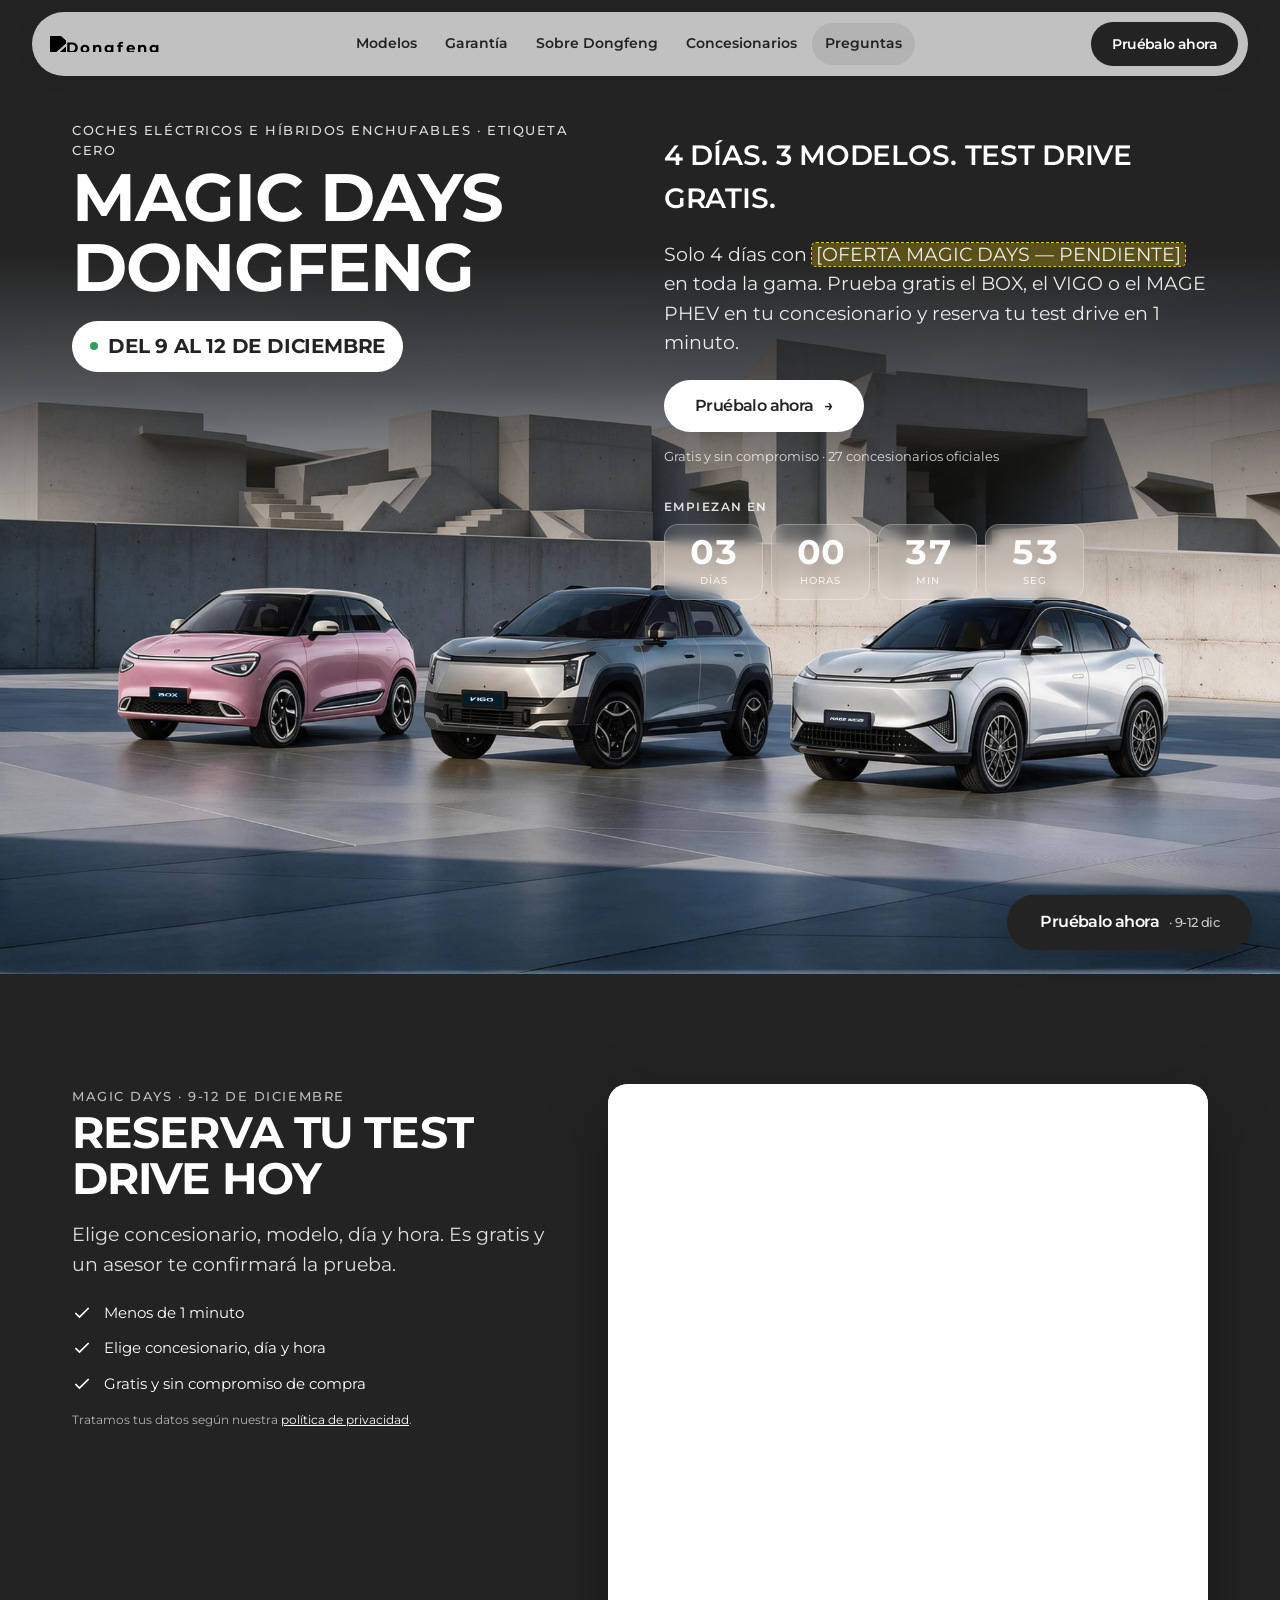
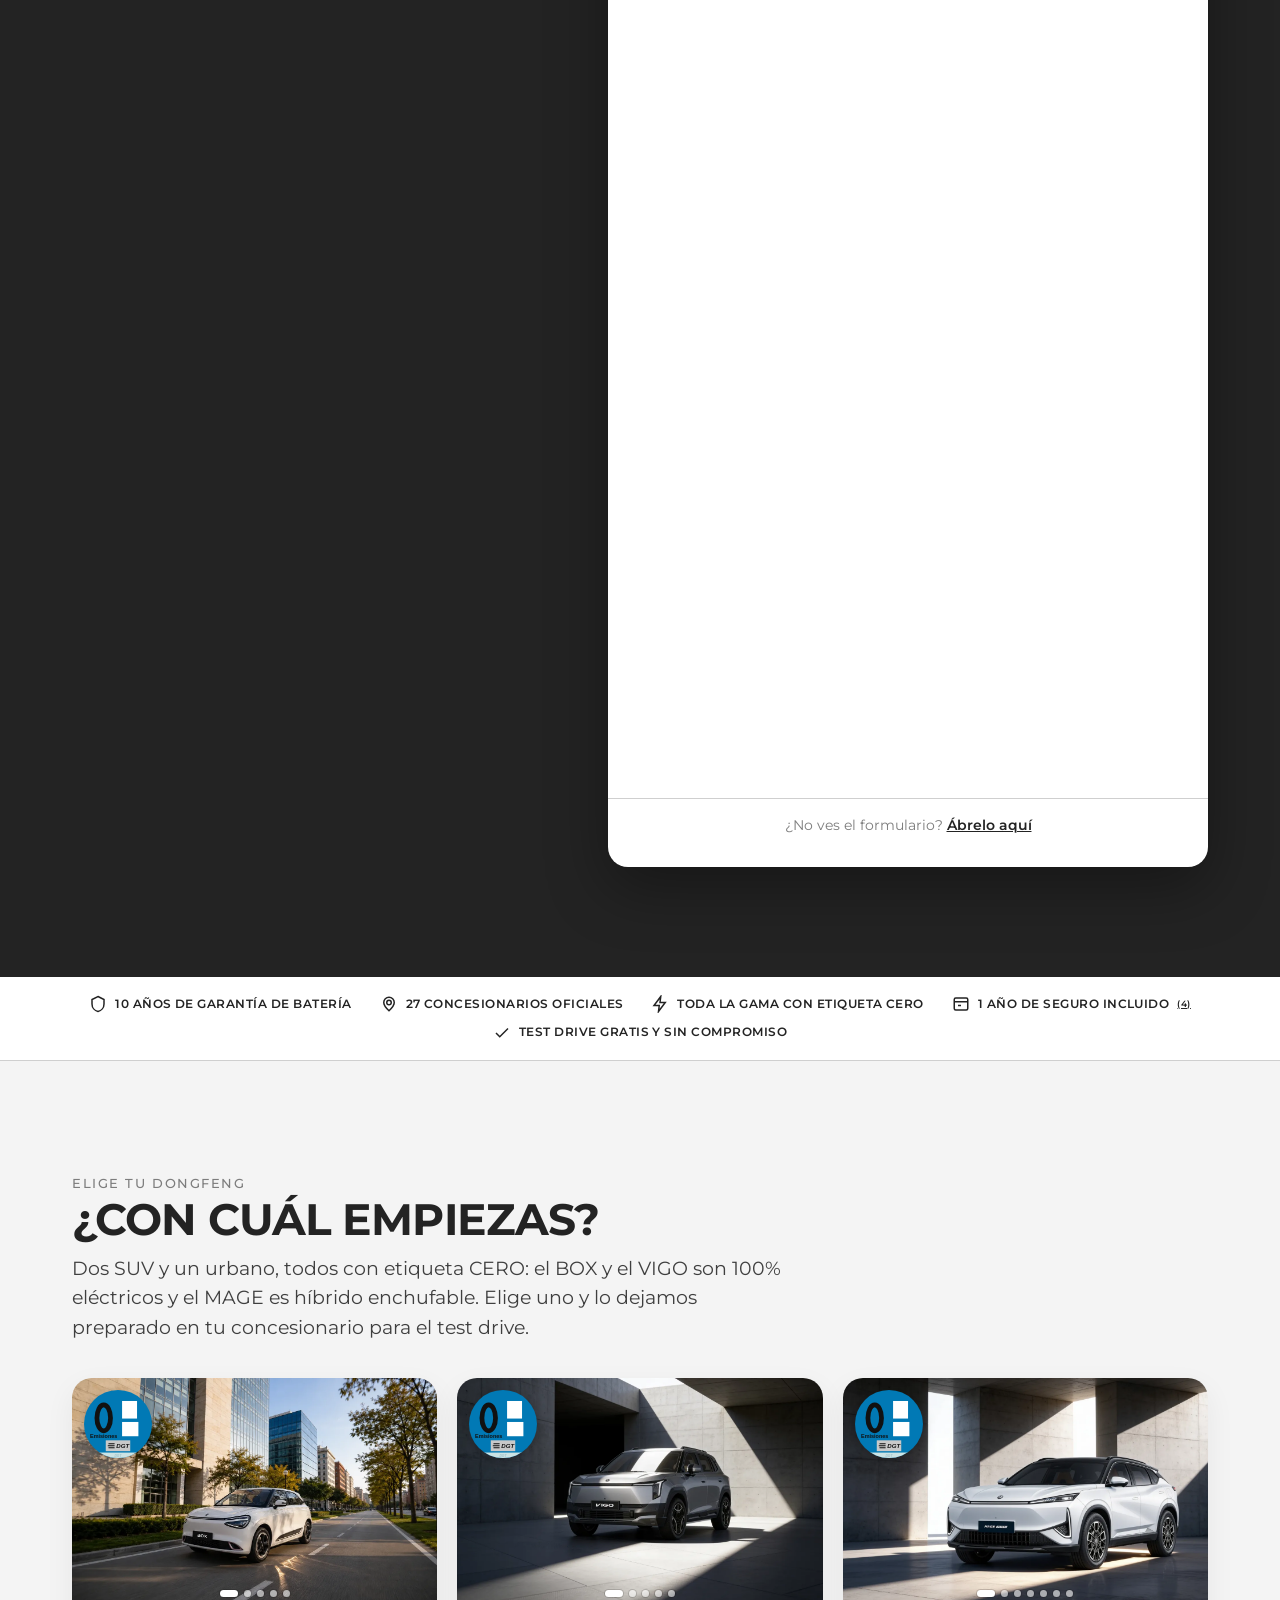
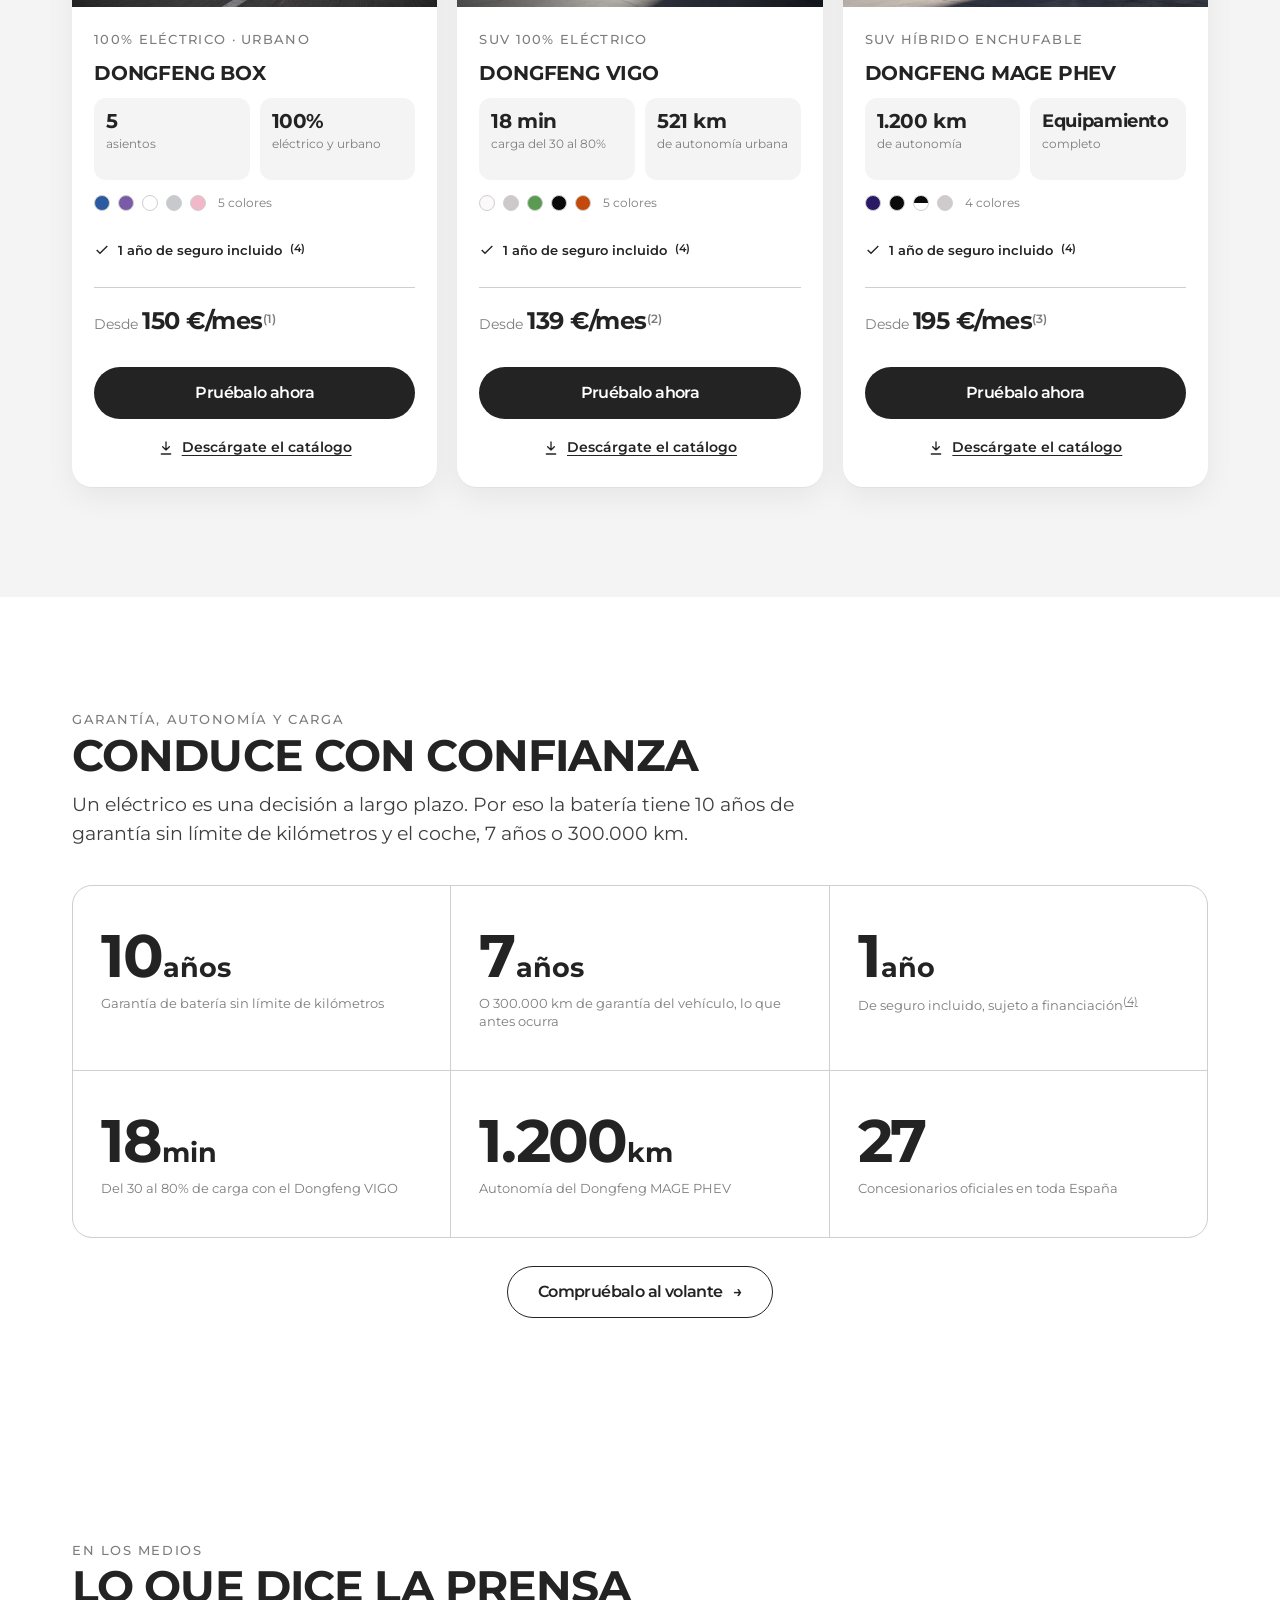
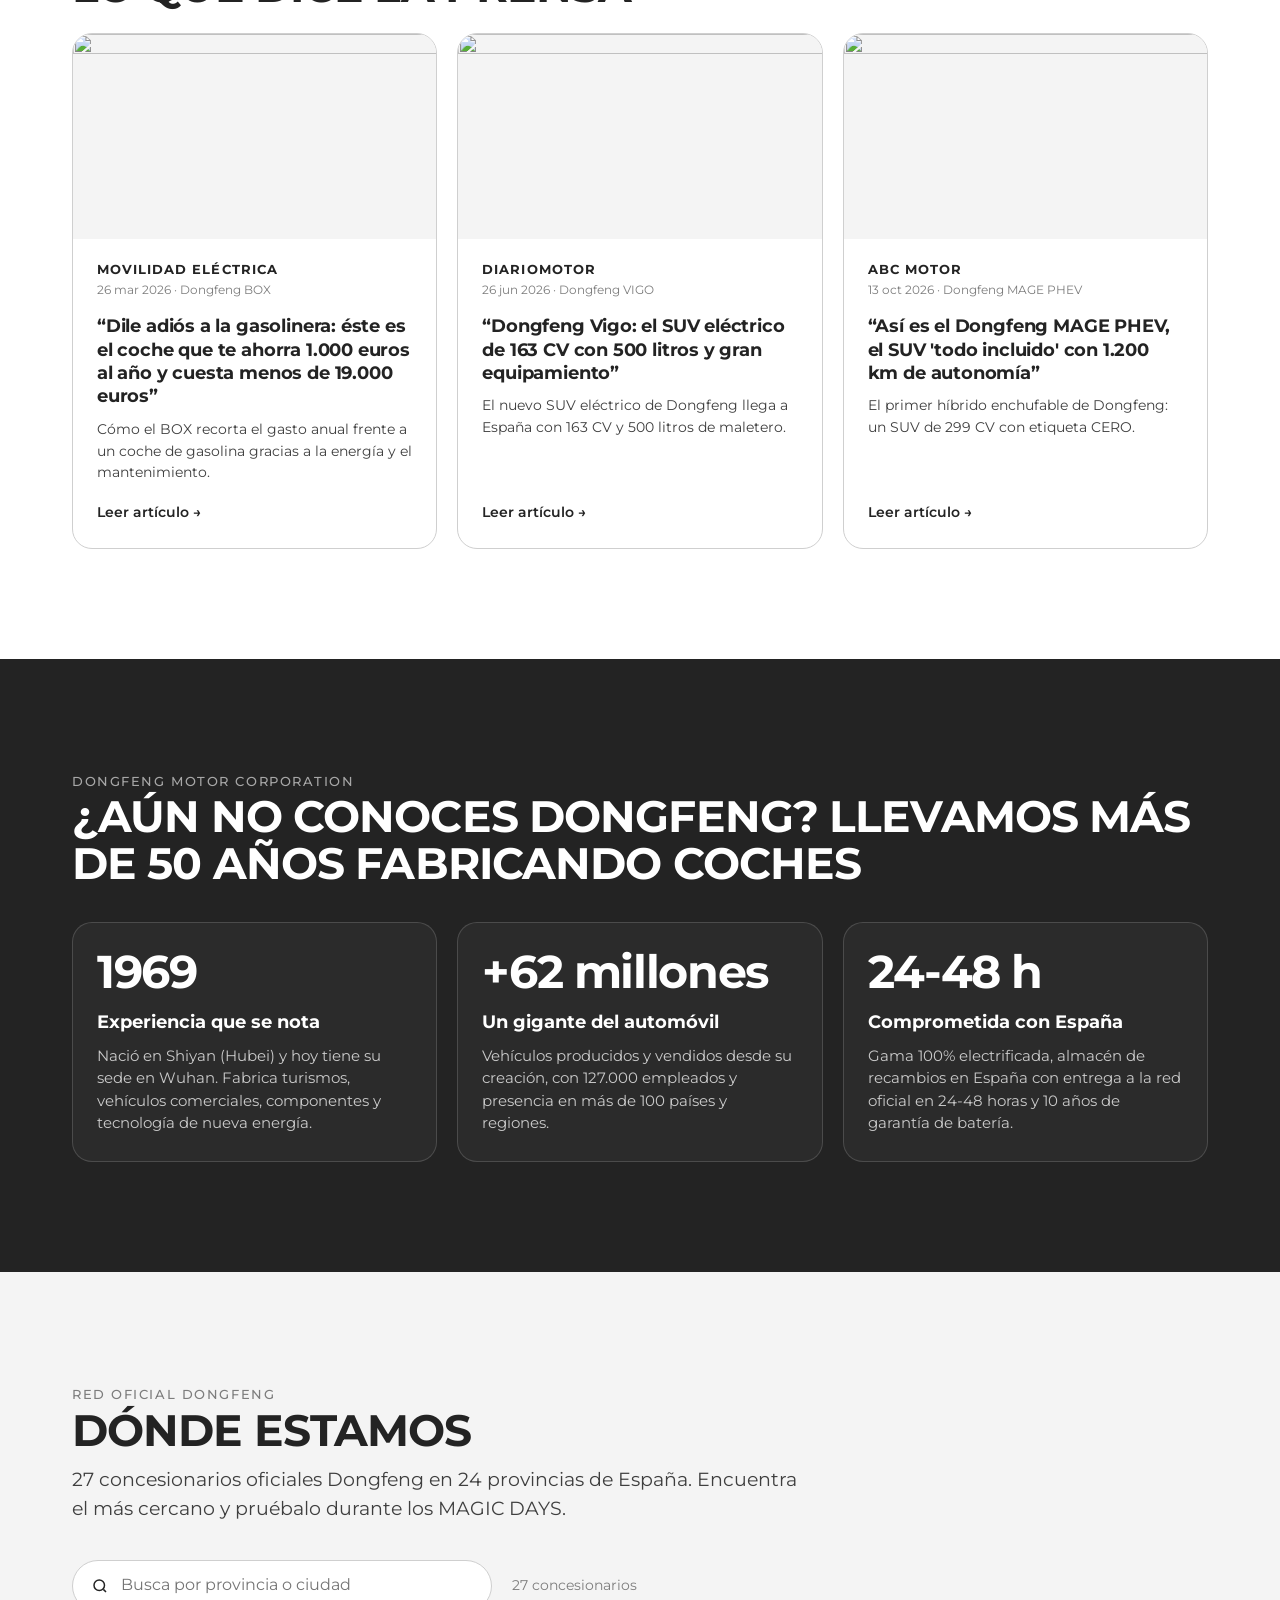
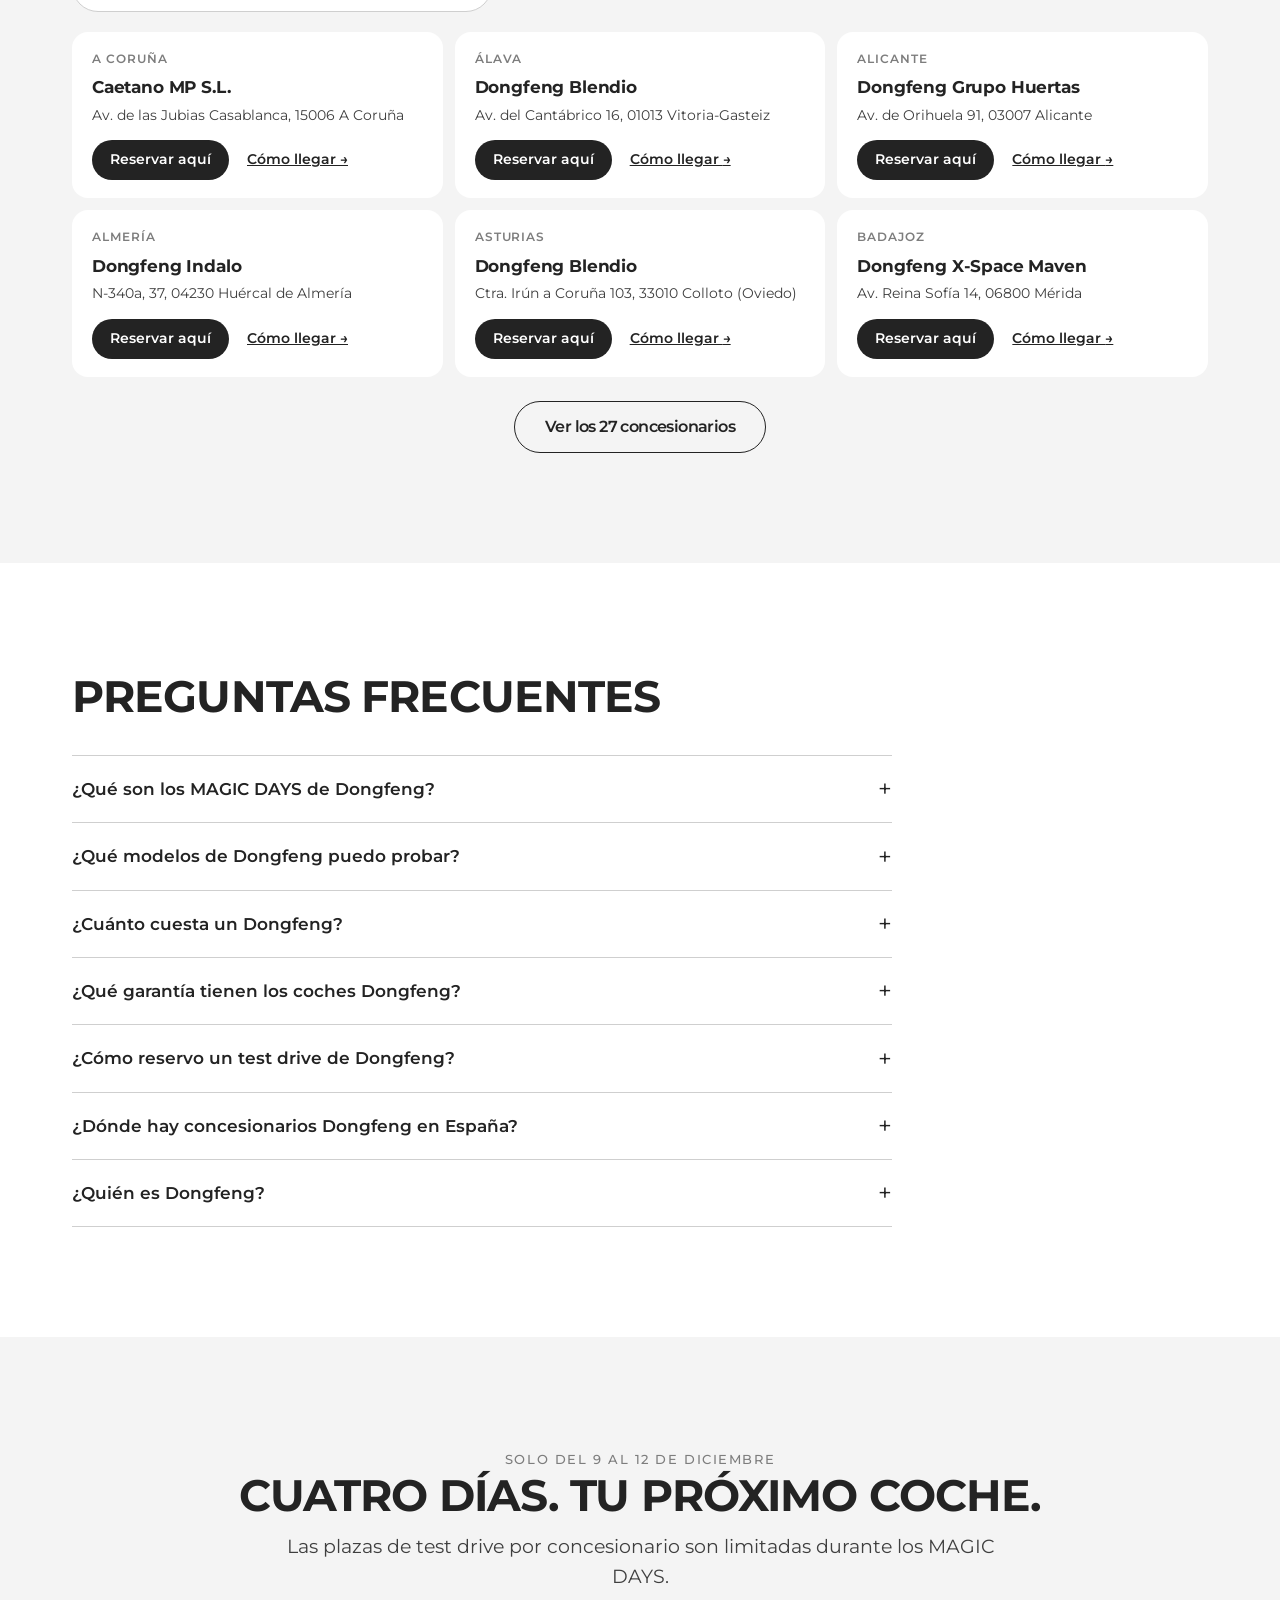
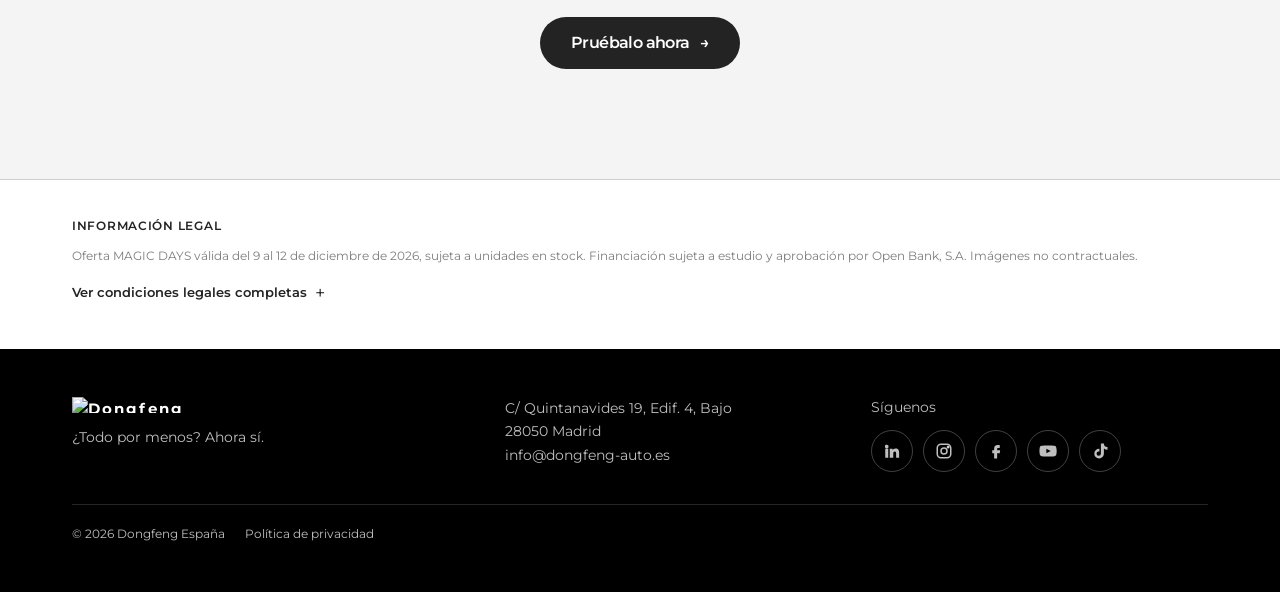
==== index.html @ e9296e95 "Magic Days: index.html nuevo del cliente (formulario en segundo bloque) y fotos reales en webp" ====
<!doctype html>
<html lang="es">
<head>
<!-- Google Tag Manager (contenedor Dongfeng, el mismo que BOX, VIGO y MAGE) -->
<script>(function(w,d,s,l,i){w[l]=w[l]||[];w[l].push({'gtm.start':
new Date().getTime(),event:'gtm.js'});var f=d.getElementsByTagName(s)[0],
j=d.createElement(s),dl=l!='dataLayer'?'&l='+l:'';j.async=true;j.src=
'https://www.googletagmanager.com/gtm.js?id='+i+dl;f.parentNode.insertBefore(j,f);
})(window,document,'script','dataLayer','GTM-P5RVP4GS');</script>
<!-- End Google Tag Manager -->
<!-- Banner de cookies (CMP Rigor de dongfeng-auto.es): Rigor emite un token por landing.
     Cuando llegue el de magicdays.dongfeng-auto.es, quitar el bloque GTM de arriba y su noscript
     y poner aquí:  <script src="https://cookies.rigorcg.pt/script/?token=TOKEN_MAGICDAYS"></script>
     (el CMP carga él mismo GTM-P5RVP4GS con Consent Mode). Con un token que no acepte el dominio,
     el CMP aborta y no carga GTM: no publicarlo sin comprobar antes el código 0. -->
<meta charset="utf-8">
<meta name="viewport" content="width=device-width, initial-scale=1, viewport-fit=cover">
<title>MAGIC DAYS Dongfeng: test drive de coches eléctricos | 9-12 dic</title>
<meta name="description" content="Prueba gratis el Dongfeng BOX, VIGO o MAGE PHEV del 9 al 12 de diciembre de 2026 en 27 concesionarios oficiales de España. Etiqueta CERO, desde 139 €/mes.">
<!-- SEO: URL definitiva de la landing -->
<link rel="canonical" href="https://magicdays.dongfeng-auto.es/">
<meta name="robots" content="index, follow, max-image-preview:large">
<meta name="theme-color" content="#232323">
<link rel="icon" href="favicon.ico" sizes="any">
<link rel="icon" type="image/png" sizes="32x32" href="favicon-32.png">
<link rel="apple-touch-icon" href="apple-touch-icon.png">
<!-- Redes sociales (Open Graph / X) -->
<meta property="og:type" content="website">
<meta property="og:locale" content="es_ES">
<meta property="og:site_name" content="Dongfeng España">
<meta property="og:url" content="https://magicdays.dongfeng-auto.es/">
<meta property="og:title" content="MAGIC DAYS Dongfeng: del 9 al 12 de diciembre">
<meta property="og:description" content="Test drive gratis del BOX, VIGO y MAGE PHEV en 27 concesionarios. Toda la gama con etiqueta CERO y 10 años de garantía de batería.">
<meta property="og:image" content="https://magicdays.dongfeng-auto.es/img/og-magic-days.jpg">
<meta property="og:image:width" content="1200">
<meta property="og:image:height" content="675">
<meta property="og:image:alt" content="Dongfeng BOX, VIGO y MAGE PHEV">
<meta name="twitter:card" content="summary_large_image">
<meta name="twitter:title" content="MAGIC DAYS Dongfeng: del 9 al 12 de diciembre">
<meta name="twitter:image" content="https://magicdays.dongfeng-auto.es/img/og-magic-days.jpg">
<!-- Datos estructurados para buscadores y asistentes de IA: evento, modelos y preguntas frecuentes -->
<script type="application/ld+json">
{
  "@context": "https://schema.org",
  "@graph": [
    {
      "@type": "Organization",
      "@id": "https://www.dongfeng-auto.es/#org",
      "name": "Dongfeng España",
      "url": "https://www.dongfeng-auto.es/",
      "logo": "https://stwfccmsprodwesteurope01.blob.core.windows.net/dongfenges-682314838578fb1e8576da0d-prod/clip-path-group-1721222887465-preview_1759155123777.webp",
      "parentOrganization": { "@type": "Organization", "name": "Dongfeng Motor Corporation", "foundingDate": "1969" }
    },
    {
      "@type": "SaleEvent",
      "name": "MAGIC DAYS Dongfeng",
      "description": "Campaña de test drive gratuito y condiciones especiales en toda la gama Dongfeng con etiqueta CERO: BOX, VIGO y MAGE PHEV.",
      "startDate": "2026-12-09",
      "endDate": "2026-12-12",
      "eventStatus": "https://schema.org/EventScheduled",
      "eventAttendanceMode": "https://schema.org/OfflineEventAttendanceMode",
      "url": "https://magicdays.dongfeng-auto.es/",
      "image": "https://magicdays.dongfeng-auto.es/img/portada-gama.webp",
      "location": {
        "@type": "Place",
        "name": "Red de 27 concesionarios oficiales Dongfeng en España",
        "address": { "@type": "PostalAddress", "addressCountry": "ES" }
      },
      "organizer": { "@id": "https://www.dongfeng-auto.es/#org" },
      "offers": {
        "@type": "Offer",
        "name": "Test drive gratuito",
        "price": "0",
        "priceCurrency": "EUR",
        "availability": "https://schema.org/LimitedAvailability",
        "url": "https://magicdays.dongfeng-auto.es/#reserva"
      }
    },
    {
      "@type": "Car",
      "name": "Dongfeng BOX",
      "brand": { "@type": "Brand", "name": "Dongfeng" },
      "description": "Coche urbano 100% eléctrico de 5 plazas con etiqueta CERO de la DGT.",
      "fuelType": "Eléctrico",
      "seatingCapacity": 5,
      "image": "https://magicdays.dongfeng-auto.es/img/box/box-ciudad.webp"
    },
    {
      "@type": "Car",
      "name": "Dongfeng VIGO",
      "brand": { "@type": "Brand", "name": "Dongfeng" },
      "description": "SUV 100% eléctrico con etiqueta CERO: 521 km de autonomía urbana y carga del 30 al 80% en 18 minutos.",
      "fuelType": "Eléctrico",
      "bodyType": "SUV",
      "image": "https://magicdays.dongfeng-auto.es/img/vigo/vigo-frontal.webp"
    },
    {
      "@type": "Car",
      "name": "Dongfeng MAGE PHEV",
      "brand": { "@type": "Brand", "name": "Dongfeng" },
      "description": "SUV híbrido enchufable con etiqueta CERO, 1.200 km de autonomía y equipamiento completo.",
      "fuelType": "Híbrido enchufable",
      "bodyType": "SUV",
      "image": "https://magicdays.dongfeng-auto.es/img/mage/mage-frontal.webp"
    },
    {
      "@type": "FAQPage",
      "mainEntity": [
        { "@type": "Question", "name": "¿Qué son los MAGIC DAYS de Dongfeng?", "acceptedAnswer": { "@type": "Answer", "text": "Son cuatro días, del 9 al 12 de diciembre de 2026, en los que puedes probar gratis el Dongfeng BOX, el VIGO o el MAGE PHEV en los 27 concesionarios oficiales de Dongfeng en España, con condiciones especiales en toda la gama. Oferta sujeta a unidades en stock." } },
        { "@type": "Question", "name": "¿Qué modelos de Dongfeng puedo probar?", "acceptedAnswer": { "@type": "Answer", "text": "Tres modelos con etiqueta CERO: el BOX, un eléctrico urbano de 5 plazas; el VIGO, un SUV eléctrico con 521 km de autonomía urbana y carga del 30 al 80% en 18 minutos; y el MAGE PHEV, un SUV híbrido enchufable con 1.200 km de autonomía." } },
        { "@type": "Question", "name": "¿Cuánto cuesta un Dongfeng?", "acceptedAnswer": { "@type": "Answer", "text": "Con financiación, el VIGO está disponible desde 139 €/mes (entrada de 8.665,94 €, última cuota de 14.871,53 € y TAE del 8,86%), el BOX desde 150 €/mes (entrada de 6.066,87 € y TAE del 6,17%) y el MAGE PHEV desde 195 €/mes (entrada de 9.827,41 €, última cuota de 16.338,00 € y TAE del 8,86%). Financiación sujeta a estudio y aprobación por Open Bank; consulta las condiciones legales de cada modelo." } },
        { "@type": "Question", "name": "¿Qué garantía tienen los coches Dongfeng?", "acceptedAnswer": { "@type": "Answer", "text": "La batería tiene 10 años de garantía sin límite de kilómetros y el vehículo 7 años o 300.000 km, lo que antes ocurra, según condiciones del fabricante. Además, incluye 1 año de seguro sujeto a financiación." } },
        { "@type": "Question", "name": "¿Cómo reservo un test drive de Dongfeng?", "acceptedAnswer": { "@type": "Answer", "text": "Rellena el formulario de esta página eligiendo concesionario, modelo, día y hora. Se tarda menos de un minuto y la prueba es gratuita y sin compromiso de compra." } },
        { "@type": "Question", "name": "¿Dónde hay concesionarios Dongfeng en España?", "acceptedAnswer": { "@type": "Answer", "text": "Dongfeng tiene 27 concesionarios oficiales en 24 provincias, entre ellas Madrid, Barcelona, Valencia, Sevilla, Málaga, Zaragoza, Bizkaia y las Islas Canarias. Puedes buscar el tuyo en Dónde estamos." } },
        { "@type": "Question", "name": "¿Quién es Dongfeng?", "acceptedAnswer": { "@type": "Answer", "text": "Dongfeng Motor Corporation es un fabricante chino fundado en 1969, con sede en Wuhan. Ha producido y vendido más de 62 millones de vehículos, tiene 127.000 empleados y está presente en más de 100 países y regiones." } }
      ]
    }
  ]
}
</script>
<link rel="preconnect" href="https://fonts.googleapis.com">
<link rel="preconnect" href="https://fonts.gstatic.com" crossorigin>
<link href="https://fonts.googleapis.com/css2?family=Montserrat:wght@400;500;600;700&display=swap" rel="stylesheet">
<style>
/* ==========================================================
   IDENTIDAD DONGFENG (extraída de www.dongfeng-auto.es)
   Tipografía Montserrat 400/500/600/700, paleta monocroma
   (#232323 sobre blanco) y botones tipo píldora.
   Ajusta aquí colores, fuentes e imágenes si cambian.
   ========================================================== */
:root{
  --df-ink:#232323;          /* texto y botón principal */
  --df-black:#000;
  --df-white:#fff;
  --df-grey-900:#3f3f3f;
  --df-grey-600:#7d7d7d;     /* texto secundario */
  --df-grey-300:#cfcfcf;     /* bordes */
  --df-grey-100:#f4f4f4;     /* fondos de sección */
  --df-accent:#232323;       /* acento de campaña: cámbialo si MAGIC DAYS tiene color propio */
  --df-eco:#2f9e5b;          /* etiqueta CERO */
  --df-font:"Montserrat",system-ui,-apple-system,"Segoe UI",Arial,sans-serif;
  --radius-pill:999px;
  --radius-card:20px;
  --gutter:16px;
  --maxw:1200px;
  --header-h:64px;

  /* Imágenes (servidas desde el CMS de dongfeng-auto.es; sustituir por los assets finales de campaña) */
  --img-trust:url("https://stwfccmsprodwesteurope01.blob.core.windows.net/dongfenges-682314838578fb1e8576da0d-prod/a-eco3c3-casony3761.webp");
}

*,*::before,*::after{box-sizing:border-box}
html{scroll-behavior:smooth;-webkit-text-size-adjust:100%}
@media (prefers-reduced-motion:reduce){html{scroll-behavior:auto}*{transition:none!important;animation:none!important}}
body{margin:0;background:var(--df-white);color:var(--df-ink);font-family:var(--df-font);font-size:16px;line-height:1.55;-webkit-font-smoothing:antialiased;overflow-x:hidden}
img{max-width:100%;display:block}
a{color:inherit}
.wrap{max-width:var(--maxw);margin:0 auto;padding:0 var(--gutter)}
.sr-only{position:absolute;width:1px;height:1px;overflow:hidden;clip:rect(0 0 0 0);white-space:nowrap}

/* Titulares: mayúsculas, cortos, contundentes */
.h-xl,.h-lg,.h-md{font-weight:700;text-transform:uppercase;letter-spacing:-.02em;line-height:1.05;margin:0}
.h-xl{font-size:clamp(40px,11vw,96px)}
.h-lg{font-size:clamp(26px,6vw,44px)}
.h-md{font-size:20px;letter-spacing:-.01em}
.eyebrow{display:inline-block;font-size:13px;font-weight:500;letter-spacing:.12em;text-transform:uppercase;color:var(--df-grey-600)}
.lead{font-size:clamp(16px,2.2vw,19px);color:var(--df-grey-900);max-width:56ch}

/* Botones (píldora, estilo web Dongfeng) */
.btn{display:inline-flex;align-items:center;justify-content:center;gap:10px;min-height:52px;padding:0 30px;border-radius:var(--radius-pill);font:600 16px/1 var(--df-font);letter-spacing:-.6px;text-decoration:none;cursor:pointer;border:1px solid transparent;transition:background .2s,color .2s,transform .2s}
.btn:active{transform:scale(.98)}
.btn--primary{background:var(--df-ink);color:var(--df-white)}
.btn--primary:hover{background:var(--df-black)}
.btn--light{background:var(--df-white);color:var(--df-ink)}
.btn--light:hover{background:var(--df-grey-100)}
.btn--ghost{background:transparent;color:var(--df-ink);border-color:var(--df-ink)}
.btn--ghost:hover{background:var(--df-ink);color:var(--df-white)}
.btn .arrow{transition:transform .2s}
.btn:hover .arrow{transform:translateX(3px)}
.btn:focus-visible,a:focus-visible{outline:2px solid var(--df-ink);outline-offset:3px}

/* ---------- Cabecera: solo logo + CTA (sin menú) ---------- */
.header{position:fixed;top:12px;left:var(--gutter);right:var(--gutter);z-index:50;display:flex;justify-content:center;pointer-events:none}
.header__bar{pointer-events:auto;width:100%;max-width:760px;height:var(--header-h);display:flex;align-items:center;justify-content:space-between;padding:0 10px 0 22px;border-radius:var(--radius-pill);background:rgba(255,255,255,.72);backdrop-filter:blur(14px);-webkit-backdrop-filter:blur(14px);box-shadow:0 2px 20px rgba(0,0,0,.08)}
.logo{display:flex;align-items:center;gap:8px;text-decoration:none;font-weight:700;letter-spacing:.14em;font-size:15px}
.logo img{height:16px;width:auto}
.header .logo img{filter:brightness(0)} /* el logo original es blanco: se oscurece sobre la cabecera clara */
.header .btn{min-height:44px;padding:0 20px;font-size:14px}
/* Menú de apartados: desplegable en móvil, en línea en escritorio */
.header__bar{position:relative;gap:10px;padding-left:18px}
.header__actions{display:flex;align-items:center;gap:4px}
.header .btn{white-space:nowrap}
@media (max-width:420px){.header .btn{padding:0 16px;font-size:13px}}
.nav-toggle{width:44px;height:44px;display:grid;place-items:center;border:0;border-radius:50%;background:transparent;color:var(--df-ink);cursor:pointer}
.nav-toggle:hover{background:rgba(0,0,0,.06)}
.nav-toggle__close{display:none}
.nav-toggle[aria-expanded="true"] .nav-toggle__open{display:none}
.nav-toggle[aria-expanded="true"] .nav-toggle__close{display:inline}
.nav{display:none;position:absolute;top:calc(100% + 8px);left:0;right:0;flex-direction:column;padding:8px;border-radius:var(--radius-card);background:rgba(255,255,255,.96);backdrop-filter:blur(14px);-webkit-backdrop-filter:blur(14px);box-shadow:0 10px 30px rgba(0,0,0,.15)}
.nav.is-open{display:flex}
.nav a{padding:13px 16px;border-radius:var(--radius-pill);font-size:15px;font-weight:600;color:var(--df-ink);text-decoration:none;white-space:nowrap}
.nav a:hover{background:rgba(0,0,0,.06)}
.nav a.is-active{background:rgba(0,0,0,.08)}
.nav a:focus-visible,.nav-toggle:focus-visible{outline:2px solid var(--df-ink);outline-offset:2px}
html{scroll-padding-top:calc(var(--header-h) + 24px)}

/* ---------- 1. HERO ---------- */
/* Móvil: foto de los 3 modelos arriba y texto debajo, para que ningún coche quede tapado.
   Escritorio: foto a sangre completa con el texto sobre el suelo de la imagen. */
.hero{position:relative;display:flex;flex-direction:column;color:var(--df-white);background:var(--df-ink);isolation:isolate}
/* Portada: la foto de la gama va anclada abajo, a todo el ancho y entera, para que se vean los 3 coches.
   El texto queda encima, sobre el cielo y el hormigón; un degradado oscuro funde la parte alta de la
   foto con el fondo. El hueco inferior (padding-bottom) deja visible la franja de los coches:
   la foto mide 56,25vw de alto y los coches empiezan hacia el 45% de su altura. */
.hero__visual{position:absolute;left:0;right:0;bottom:0;z-index:-1;overflow:hidden}
/* En móvil la foto se amplía al 120% (se recorta solo hormigón de los lados) para que los coches se vean más grandes */
.hero__visual img{display:block;width:120%;max-width:none;height:auto;margin-left:-10%}
.hero__visual::after{content:"";position:absolute;inset:0;background:linear-gradient(180deg,var(--df-ink) 0%,rgba(35,35,35,.75) 18%,rgba(35,35,35,0) 48%)}
.hero__inner{width:100%;padding-top:112px;padding-bottom:calc(67.5vw * .6)}
.hero .eyebrow{color:rgba(255,255,255,.85)}
.hero__dates{display:inline-flex;align-items:center;gap:10px;margin:18px 0 14px;padding:10px 18px;border-radius:var(--radius-pill);background:var(--df-white);color:var(--df-ink);font-weight:700;font-size:clamp(15px,3.6vw,20px);text-transform:uppercase;letter-spacing:-.01em}
.hero__dates .dot{width:8px;height:8px;border-radius:50%;background:var(--df-eco);box-shadow:0 0 0 0 rgba(47,158,91,.6);animation:pulse 1.8s infinite}
@keyframes pulse{70%{box-shadow:0 0 0 10px rgba(47,158,91,0)}100%{box-shadow:0 0 0 0 rgba(47,158,91,0)}}
.hero__claim{font-size:clamp(18px,4.4vw,28px);font-weight:600;text-transform:uppercase;letter-spacing:-.01em;margin:6px 0 10px}
.hero .lead{color:rgba(255,255,255,.9)}
.pending{background:rgba(255,214,0,.25);outline:1px dashed rgba(255,214,0,.9);padding:0 4px;border-radius:4px}
.hero__actions{display:flex;flex-wrap:wrap;align-items:center;gap:14px 22px;margin-top:22px}
.hero__actions .btn{width:100%}
.hero__note{font-size:13px;color:rgba(255,255,255,.8)}

/* Cuenta atrás */
.countdown{margin-top:26px;display:flex;flex-direction:column;gap:8px}
.countdown__label{font-size:12px;font-weight:600;letter-spacing:.12em;text-transform:uppercase;color:rgba(255,255,255,.85)}
.countdown__label.is-urgent{color:var(--df-white);font-size:14px}
.countdown__grid[hidden]{display:none}
.countdown__grid{display:grid;grid-template-columns:repeat(4,minmax(0,1fr));gap:8px;max-width:420px}
.countdown__cell{background:rgba(255,255,255,.12);border:1px solid rgba(255,255,255,.25);border-radius:14px;padding:10px 4px;text-align:center;backdrop-filter:blur(6px)}
.countdown__num{display:block;font-size:clamp(24px,7vw,34px);font-weight:700;line-height:1;font-variant-numeric:tabular-nums}
.countdown__unit{display:block;margin-top:4px;font-size:10px;font-weight:500;letter-spacing:.1em;text-transform:uppercase;opacity:.8}

/* ---------- Franja de confianza ---------- */
.proof{border-bottom:1px solid var(--df-grey-300)}
.proof__list{list-style:none;margin:0 auto;padding:18px var(--gutter);display:flex;flex-wrap:wrap;justify-content:center;gap:10px 28px;font-size:12px;font-weight:600;text-transform:uppercase;letter-spacing:.04em;text-align:center}
.proof__list li{display:flex;align-items:center;gap:8px;white-space:nowrap}
.proof__list sup{font-size:9px}
.proof__list svg{flex:none}

/* ---------- Secciones ---------- */
.section{padding:72px 0}
.section--grey{background:var(--df-grey-100)}
.section__head{margin-bottom:36px}
.section__head .lead{margin-top:12px}

/* ---------- 2. MODELOS ---------- */
.models{display:grid;gap:20px}
.model{display:flex;flex-direction:column;background:var(--df-white);border-radius:var(--radius-card);overflow:hidden;box-shadow:0 1px 0 rgba(0,0,0,.04),0 10px 30px rgba(0,0,0,.06)}
.model__media{position:relative;aspect-ratio:16/10;background:var(--df-grey-100);overflow:hidden}
.model__media img{width:100%;height:100%;object-fit:cover}
.model__media .dgt-cero{z-index:2}
/* Galería deslizable de fotos por modelo */
.gallery{position:absolute;inset:0}
.gallery__track{display:flex;height:100%;overflow-x:auto;scroll-snap-type:x mandatory;scroll-behavior:smooth;scrollbar-width:none;overscroll-behavior-x:contain}
.gallery__track::-webkit-scrollbar{display:none}
.gallery__track img{flex:0 0 100%;scroll-snap-align:start;background:var(--df-white)}.gallery__btn{position:absolute;top:50%;z-index:2;width:38px;height:38px;margin-top:-19px;display:none;place-items:center;border:0;border-radius:50%;background:rgba(255,255,255,.9);color:var(--df-ink);cursor:pointer;box-shadow:0 2px 10px rgba(0,0,0,.2);transition:opacity .2s}
.gallery__btn--prev{left:10px}
.gallery__btn--next{right:10px}
@media (hover:hover){.gallery__btn{display:grid;opacity:0}.model:hover .gallery__btn,.gallery__btn:focus-visible{opacity:1}}
.gallery__dots{position:absolute;left:0;right:0;bottom:10px;z-index:2;display:flex;justify-content:center;gap:6px;pointer-events:none}
.gallery__dots i{width:7px;height:7px;border-radius:50%;background:rgba(255,255,255,.6);box-shadow:0 0 0 1px rgba(0,0,0,.15);transition:width .2s,background .2s}
.gallery__dots i.is-active{width:18px;border-radius:4px;background:#fff}
/* Distintivo ambiental CERO de la DGT (recreado en SVG; sustituible por el archivo oficial) */
.dgt-cero{position:absolute;top:12px;left:12px;width:68px;height:68px;filter:drop-shadow(0 2px 6px rgba(0,0,0,.25))}
.model__body{display:flex;flex-direction:column;gap:14px;padding:22px 22px 24px;flex:1}
.model__type{font-size:13px;font-weight:500;letter-spacing:.1em;text-transform:uppercase;color:var(--df-grey-600)}
.model__specs{list-style:none;margin:0;padding:0;display:grid;grid-template-columns:repeat(2,minmax(0,1fr));gap:10px}
.model__specs li{padding:12px;border-radius:12px;background:var(--df-grey-100)}
.model__specs b{display:block;font-size:20px;font-weight:700;letter-spacing:-.02em;line-height:1.1}
/* Palabra larga: encoge hasta caber en el ancho del cuadro sin cambiar su alto */
.model__specs li.is-long{container-type:inline-size}
.model__specs li.is-long b{font-size:14px;font-size:min(20px,13.5cqi);line-height:22px}
.model__specs span{display:block;margin-top:4px;min-height:2.7em;font-size:12px;line-height:1.35;color:var(--df-grey-600)}
.swatches{display:flex;gap:8px;align-items:center;font-size:12px;color:var(--df-grey-600)}
.swatches i{width:16px;height:16px;border-radius:50%;border:1px solid var(--df-grey-300)}
.swatches span{margin-left:4px}
.model__extra{display:flex;align-items:center;gap:8px;font-size:13px;font-weight:600}
.model__extra sup a{text-decoration:none}
.model__price{margin-top:auto;padding-top:14px;border-top:1px solid var(--df-grey-300);font-size:14px;color:var(--df-grey-600)}
.model__price strong{font-size:24px;color:var(--df-ink);letter-spacing:-.02em}
.model__price sup a{text-decoration:none;font-weight:600}
.model .btn{width:100%}
.model__catalog{display:inline-flex;align-items:center;justify-content:center;gap:8px;align-self:center;padding:4px 0;font-size:14px;font-weight:600;color:var(--df-ink);text-decoration:underline;text-underline-offset:3px}
.model__catalog:hover{text-decoration-thickness:2px}

/* ---------- 3. DATOS DESTACADOS ---------- */
.stats{display:grid;grid-template-columns:1fr 1fr;gap:1px;background:var(--df-grey-300);border:1px solid var(--df-grey-300);border-radius:var(--radius-card);overflow:hidden}
.stat{background:var(--df-white);padding:26px 18px}
.stat b{display:block;font-size:clamp(34px,9vw,60px);font-weight:700;letter-spacing:-.04em;line-height:1}
.stat b small{font-size:.45em;letter-spacing:0;margin-left:2px}
.stat span{display:block;margin-top:8px;font-size:13px;color:var(--df-grey-600);line-height:1.4}
.stats-cta{margin-top:28px;text-align:center}

/* ---------- 4. FORMULARIO ---------- */
.form-section{background:var(--df-ink);color:var(--df-white);scroll-margin-top:12px}
.form-section .eyebrow{color:rgba(255,255,255,.7)}
.form-section .lead{color:rgba(255,255,255,.85)}
.form-layout{display:grid;gap:28px}
.form-aside ul{list-style:none;margin:22px 0 0;padding:0;display:grid;gap:12px}
.form-aside li{display:flex;gap:12px;align-items:flex-start;font-size:15px}
.form-aside li svg{flex:none;margin-top:2px}
.form-model-pill{display:none;margin-top:20px;padding:10px 16px;border-radius:var(--radius-pill);background:rgba(255,255,255,.12);font-size:14px;font-weight:600}
.form-model-pill.is-visible{display:inline-block}
.form-card{background:var(--df-white);color:var(--df-ink);border-radius:var(--radius-card);overflow:hidden;box-shadow:0 20px 60px rgba(0,0,0,.35)}
.form-frame-wrap{position:relative;background:var(--df-white)}
/* Altura generosa para que el formulario completo quepa sin doble scroll.
   Si el Apps Script envía su altura por postMessage, el JS la ajusta automáticamente. */
.form-frame{display:block;width:100%;max-width:720px;height:1300px;margin:0 auto;border:0;background:var(--df-white);scroll-margin-top:90px}
.form-loading{position:absolute;inset:0;display:flex;align-items:flex-start;justify-content:center;padding-top:80px;font-size:14px;color:var(--df-grey-600);pointer-events:none;transition:opacity .3s}
.form-loading.is-hidden{opacity:0}
.form-fallback{padding:16px 20px;border-top:1px solid var(--df-grey-300);font-size:14px;text-align:center;color:var(--df-grey-600)}
.form-fallback a{color:var(--df-ink);font-weight:600}
.form-privacy{margin-top:16px;font-size:12px;color:rgba(255,255,255,.65)}
.form-privacy a{color:#fff}

.stat sup a{color:inherit}

/* ---------- Prensa ---------- */
.press{padding-top:0}
.press__head{margin-bottom:24px}
/* Móvil: carrusel horizontal que se desliza con el dedo; escritorio: 3 columnas */
.press__grid{list-style:none;margin:0 calc(-1 * var(--gutter));padding:0 var(--gutter) 6px;display:grid;grid-auto-flow:column;grid-auto-columns:84%;gap:14px;overflow-x:auto;scroll-snap-type:x mandatory;scroll-padding:0 var(--gutter);scrollbar-width:none;-webkit-overflow-scrolling:touch}
.press__grid::-webkit-scrollbar{display:none}
.press__grid>li{scroll-snap-align:start}
.press__hint{margin:12px 0 0;font-size:13px;color:var(--df-grey-600)}
.press__card{display:flex;flex-direction:column;height:100%;padding:24px;border-radius:var(--radius-card);border:1px solid var(--df-grey-300);text-decoration:none;color:inherit;transition:border-color .2s,transform .2s}
a.press__card:hover{border-color:var(--df-ink);transform:translateY(-2px)}
.press__card{overflow:hidden}
.press__img{display:block;width:calc(100% + 48px);max-width:none;height:auto;aspect-ratio:16/9;object-fit:cover;margin:-24px -24px 20px;background:var(--df-grey-100)}
.press__outlet{font-size:13px;font-weight:700;letter-spacing:.08em;text-transform:uppercase}
.press__date{margin-top:2px;font-size:12px;color:var(--df-grey-600)}
.press__card h3{margin:16px 0 0;font-size:18px;font-weight:700;line-height:1.3;letter-spacing:-.01em}
.press__card p{margin:10px 0 0;font-size:14px;color:var(--df-grey-900)}
.press__more{margin-top:auto;padding-top:18px;font-size:14px;font-weight:600}

/* ---------- La marca ---------- */
.brand{background:var(--df-ink);color:var(--df-white)}
.brand .eyebrow{color:rgba(255,255,255,.6)}
.brand__grid{list-style:none;margin:0;padding:0;display:grid;gap:14px}
.brand__grid{gap:10px}
.brand__card{padding:20px;border-radius:var(--radius-card);border:1px solid rgba(255,255,255,.15);background:rgba(255,255,255,.04)}
.brand__card b{display:block;font-size:30px;font-weight:700;letter-spacing:-.03em;line-height:1}
.brand__card h3{margin:10px 0 0;font-size:17px;font-weight:700}
.brand__card p{margin:6px 0 0;font-size:14px;line-height:1.5;color:rgba(255,255,255,.75)}
@media (min-width:640px) and (max-width:899px){ .press__grid{grid-auto-columns:46%} }
@media (min-width:900px){
  .brand__card{padding:26px 24px}
  .brand__card h3{margin-top:14px;font-size:18px}
  .brand__card p{margin-top:8px;font-size:15px}
}

/* ---------- Dónde estamos ---------- */
.dealers__tools{display:flex;flex-wrap:wrap;align-items:center;gap:10px 20px;margin-bottom:20px}
.dealers__search{flex:1 1 280px;max-width:420px;display:flex;align-items:center;gap:10px;padding:0 18px;min-height:52px;border-radius:999px;background:var(--df-white);border:1px solid var(--df-grey-300)}
.dealers__search:focus-within{border-color:var(--df-ink)}
.dealers__search input{flex:1;min-width:0;border:0;outline:0;background:transparent;font:inherit;font-size:16px;color:var(--df-ink)}
.dealers__count{margin:0;font-size:14px;color:var(--df-grey-600)}
.dealers__grid{list-style:none;margin:0;padding:0;display:grid;gap:12px}
.dealer{display:flex;flex-direction:column;padding:18px 20px;border-radius:16px;background:var(--df-white)}
.dealer[hidden]{display:none}
.dealer__prov{font-size:12px;font-weight:600;letter-spacing:.08em;text-transform:uppercase;color:var(--df-grey-600)}
.dealer h3{margin:6px 0 0;font-size:17px;font-weight:700;letter-spacing:-.01em}
.dealer p{margin:4px 0 0;font-size:14px;color:var(--df-grey-900)}
.dealer__actions{margin-top:auto;padding-top:14px;display:flex;flex-wrap:wrap;align-items:center;gap:10px 18px}
.dealer a{font-size:14px;font-weight:600;color:var(--df-ink)}
.dealer .dealer__book{display:inline-flex;align-items:center;min-height:40px;padding:0 18px;border-radius:999px;background:var(--df-ink);color:var(--df-white);text-decoration:none}
.dealer .dealer__book:hover{background:#000}
.dealers__empty{margin:8px 0 0}
.dealers__more{display:flex;justify-content:center;margin-top:24px}
.dealers__more .btn[hidden]{display:none}
.sr-only{position:absolute;width:1px;height:1px;padding:0;margin:-1px;overflow:hidden;clip:rect(0,0,0,0);white-space:nowrap;border:0}

/* ---------- Preguntas frecuentes ---------- */
.faq__list{max-width:820px;border-top:1px solid var(--df-grey-300)}
.faq details{border-bottom:1px solid var(--df-grey-300)}
.faq summary{display:flex;justify-content:space-between;align-items:center;gap:16px;padding:20px 0;font-size:17px;font-weight:600;cursor:pointer;list-style:none}
.faq summary::-webkit-details-marker{display:none}
.faq summary::after{content:"+";flex:none;font-size:24px;font-weight:400;line-height:1;transition:transform .2s}
.faq details[open] summary::after{transform:rotate(45deg)}
.faq summary:focus-visible{outline:2px solid var(--df-ink);outline-offset:4px}
.faq details p{margin:0;padding:0 0 22px;max-width:70ch;color:var(--df-grey-900)}
.faq details a{color:var(--df-ink);font-weight:600}

/* ---------- Cierre ---------- */
.closing{text-align:center}
.closing .lead{margin:14px auto 26px}

/* ---------- 6. LEGALES ---------- */
.legal{padding:36px 0;border-top:1px solid var(--df-grey-300);font-size:11px;line-height:1.6;color:var(--df-grey-600)}
.legal h2{font-size:12px;font-weight:600;text-transform:uppercase;letter-spacing:.06em;margin:0 0 10px;color:var(--df-ink)}
.legal p{margin:0 0 8px;scroll-margin-top:90px}
.legal__summary{margin:0 0 12px;font-size:12px;color:var(--df-grey-600)}
.legal details summary{display:inline-flex;align-items:center;gap:8px;min-height:40px;font-size:13px;font-weight:600;color:var(--df-ink);cursor:pointer;list-style:none}
.legal details summary::-webkit-details-marker{display:none}
.legal details summary::after{content:"+";font-size:18px;font-weight:400;line-height:1;transition:transform .2s}
.legal details[open] summary::after{transform:rotate(45deg)}
.legal details[open] summary{margin-bottom:10px}
.legal p:target{background:#fff6cc}

/* ---------- 7. FOOTER ---------- */
.footer{background:var(--df-black);color:rgba(255,255,255,.75);padding:48px 0 calc(48px + env(safe-area-inset-bottom));font-size:14px}
.footer__grid{display:grid;gap:28px}
.footer .logo{color:#fff}
.footer address{font-style:normal;line-height:1.7}
.footer a{text-decoration:none}
.footer a:hover{color:#fff}
.social{display:flex;gap:10px;flex-wrap:wrap}
.social a{width:42px;height:42px;display:grid;place-items:center;border-radius:50%;border:1px solid rgba(255,255,255,.25);transition:background .2s,border-color .2s}
.social a:hover{background:#fff;color:#000;border-color:#fff}
.footer__bottom{margin-top:32px;padding-top:20px;border-top:1px solid rgba(255,255,255,.15);display:flex;flex-wrap:wrap;gap:8px 20px;font-size:12px}

/* ---------- CTA flotante fijo ---------- */
.sticky-cta{position:fixed;z-index:60;left:var(--gutter);right:var(--gutter);bottom:calc(12px + env(safe-area-inset-bottom));display:flex;transform:translateY(140%);transition:transform .35s cubic-bezier(.2,.8,.2,1)}
.sticky-cta.is-visible{transform:none}
.sticky-cta .btn{width:100%;min-height:56px;box-shadow:0 10px 30px rgba(0,0,0,.3)}
.sticky-cta .btn small{font-weight:500;opacity:.75;font-size:13px}

/* ---------- Ir arriba (encima del CTA flotante) ---------- */
.to-top{position:fixed;z-index:61;right:var(--gutter);bottom:calc(80px + env(safe-area-inset-bottom));width:46px;height:46px;display:grid;place-items:center;border:1px solid var(--df-grey-300);border-radius:50%;background:var(--df-white);color:var(--df-ink);cursor:pointer;box-shadow:0 6px 20px rgba(0,0,0,.15);opacity:0;visibility:hidden;transform:translateY(10px);transition:opacity .25s,transform .25s,visibility .25s}
.to-top.is-visible{opacity:1;visibility:visible;transform:none}
.to-top:hover{background:var(--df-ink);color:var(--df-white);border-color:var(--df-ink)}
/* Móvil: el "Pruébalo ahora" de la cabecera ya está siempre visible, así que no se duplica abajo */
@media (max-width:899px){
  .sticky-cta{display:none}
  .to-top{bottom:calc(16px + env(safe-area-inset-bottom))}
}

/* ---------- Tablet / Escritorio ---------- */
@media (min-width:640px){
  .hero__actions .btn{width:auto}
  .models{grid-template-columns:repeat(2,1fr)}
  .dealers__grid{grid-template-columns:repeat(2,1fr)}
}
@media (min-width:900px){
  :root{--gutter:32px}
  .section{padding:110px 0}
  .header__bar{max-width:none}
}
@media (min-width:1080px){
  .nav-toggle{display:none}
  .nav{display:flex;position:static;flex-direction:row;gap:2px;padding:0;background:none;backdrop-filter:none;-webkit-backdrop-filter:none;box-shadow:none}
  .nav a{padding:10px 13px;font-size:14px}
}
@media (min-width:900px){
  .hero__visual img{width:100%;margin-left:0}
  .hero__inner{padding-top:120px;padding-bottom:calc(56.25vw * .52);display:grid;grid-template-columns:1fr 1fr;gap:48px;align-items:start}
  .hero .h-xl{font-size:clamp(44px,5.2vw,84px)}
  .hero__side{padding-top:8px}
  .countdown{margin-top:32px}
  .models{grid-template-columns:repeat(3,1fr)}
  .stats{grid-template-columns:repeat(3,1fr)}
  .stat{padding:40px 28px}
  .form-layout{grid-template-columns:1fr 1.25fr;gap:56px;align-items:start}
  .form-aside{position:sticky;top:110px}
  .press__grid{grid-auto-flow:row;grid-auto-columns:auto;grid-template-columns:repeat(3,1fr);gap:20px;margin:0;padding:0;overflow:visible}
  .press__hint{display:none}
  .dealers__grid{grid-template-columns:repeat(3,1fr)}
  .brand__grid{grid-template-columns:repeat(3,1fr);gap:20px}
  .brand__card b{font-size:clamp(30px,3.6vw,48px);white-space:nowrap}
  .footer__grid{grid-template-columns:1.2fr 1fr 1fr}
  .footer{padding-bottom:48px}
  .sticky-cta{left:auto;right:28px;bottom:28px}
  .to-top{right:28px;bottom:96px}
  .sticky-cta .btn{width:auto;padding:0 32px}
}
</style>
</head>
<body>
<!-- Google Tag Manager (noscript) -->
<noscript><iframe src="https://www.googletagmanager.com/ns.html?id=GTM-P5RVP4GS"
height="0" width="0" style="display:none;visibility:hidden"></iframe></noscript>
<!-- End Google Tag Manager (noscript) -->

<!--
  RECORRIDO DE CONVERSIÓN (lead-magnets-and-funnels)
  Público: conductor/a en España interesado/a en un coche CERO. Problema: dudas sobre eléctricos
  (autonomía, carga, garantía). Victoria rápida: probarlo gratis y sin compromiso en su concesionario.
  Orden: Hero (promesa + fechas + urgencia real) → FORMULARIO → franja de confianza → modelos (elegir = microcompromiso,
  sube al formulario y preselecciona el modelo) → garantía y cifras (refuerzo post-duda) → prensa y marca
  → concesionarios ("Reservar aquí" preselecciona concesionario) → FAQ → cierre con CTA → legales (desplegable) → footer.
  CTA: cabecera (siempre visible), hero, 3 tarjetas, cifras, concesionarios, cierre y, solo en escritorio, botón flotante.
  Urgencia: cuenta atrás real hasta el 09/12/2026 y, durante la campaña, "¡Últimos días!" hasta el 12/12.
  Nunca se reinicia y, al acabar, lo dice con honestidad.
  Fricción: sin menú, sin salir de la página (iframe), sin campos duplicados.
-->

<!-- Distintivo ambiental CERO de la DGT: disco azul, "0" negro, "Emisiones", recuadros blancos
     y logo DGT. Recreación vectorial; si tenéis el archivo oficial, sustituid este símbolo por él. -->
<svg width="0" height="0" style="position:absolute" aria-hidden="true">
  <symbol id="dgt-cero" viewBox="0 0 100 100">
    <clipPath id="dgt-clip"><circle cx="50" cy="50" r="50"/></clipPath>
    <g clip-path="url(#dgt-clip)">
      <rect width="100" height="100" fill="#0179b5"/>
      <rect y="92" width="100" height="8" fill="#cce3e4"/>
      <text x="50" y="98.4" text-anchor="middle" font-family="Arial,Helvetica,sans-serif" font-weight="700" font-style="italic" font-size="5" fill="#9fc3cc">DGT</text>
    </g>
    <!-- "0" -->
    <ellipse cx="29" cy="41" rx="10" ry="19" fill="none" stroke="#111" stroke-width="7"/>
    <text x="29" y="70" text-anchor="middle" font-family="Arial,Helvetica,sans-serif" font-weight="700" font-size="8" fill="#111">Emisiones</text>
    <!-- Recuadros blancos -->
    <rect x="56" y="16" width="22" height="26" fill="#fff"/>
    <rect x="56" y="47" width="24" height="21" fill="#fff"/>
    <!-- Logo DGT -->
    <rect x="32" y="74" width="36" height="16" fill="#c9c9c9"/>
    <path d="M36 79h9M35 82h10M36 85h9" stroke="#111" stroke-width="1.6"/>
    <text x="57" y="86" text-anchor="middle" font-family="Arial,Helvetica,sans-serif" font-weight="700" font-style="italic" font-size="9" fill="#111">DGT</text>
  </symbol>
</svg>

<header class="header">
  <div class="header__bar">
    <a class="logo" href="https://www.dongfeng-auto.es/" aria-label="Dongfeng, ir a la página de inicio">
      <img src="https://stwfccmsprodwesteurope01.blob.core.windows.net/dongfenges-682314838578fb1e8576da0d-prod/clip-path-group-1721222887465-preview_1759155123777.webp" alt="Dongfeng" width="110" height="15">
    </a>
    <nav class="nav" id="nav" aria-label="Apartados de la página">
      <a href="#modelos">Modelos</a>
      <a href="#confianza">Garantía</a>
      <a href="#prensa" data-also="marca">Sobre Dongfeng</a>
      <a href="#donde-estamos">Concesionarios</a>
      <a href="#preguntas">Preguntas</a>
    </nav>
    <div class="header__actions">
      <a class="btn btn--primary js-cta" href="#reserva">Pruébalo ahora</a>
      <button class="nav-toggle" id="nav-toggle" type="button" aria-controls="nav" aria-expanded="false" aria-label="Abrir menú">
        <svg width="20" height="20" viewBox="0 0 24 24" fill="none" stroke="currentColor" stroke-width="2.2" stroke-linecap="round" aria-hidden="true"><path class="nav-toggle__open" d="M4 7h16M4 12h16M4 17h16"/><path class="nav-toggle__close" d="M6 6l12 12M18 6L6 18"/></svg>
      </button>
    </div>
  </div>
</header>

<main>
  <!-- 1. HERO -->
  <section class="hero" id="inicio">
    <!-- Imagen de portada (carpeta img/) -->
    <div class="hero__visual">
      <img src="img/portada-gama.webp" alt="Dongfeng BOX, VIGO y MAGE PHEV aparcados juntos" width="2000" height="1125" fetchpriority="high">
    </div>
    <div class="wrap hero__inner">
      <div class="hero__main">
        <span class="eyebrow">Coches eléctricos e híbridos enchufables · Etiqueta CERO</span>
        <h1 class="h-xl">Magic Days<br>Dongfeng</h1>
        <p class="hero__dates"><span class="dot" aria-hidden="true"></span>Del 9 al 12 de diciembre</p>
      </div>

      <div class="hero__side">
        <p class="hero__claim">4 días. 3 modelos. Test drive gratis.</p>
        <p class="lead">Solo 4 días con <span class="pending">[OFERTA MAGIC DAYS — PENDIENTE]</span> en toda la gama. Prueba gratis el BOX, el VIGO o el MAGE PHEV en tu concesionario y reserva tu test drive en 1 minuto.</p>
        <div class="hero__actions">
          <a class="btn btn--light js-cta" href="#reserva">Pruébalo ahora <span class="arrow" aria-hidden="true">→</span></a>
          <span class="hero__note">Gratis y sin compromiso · 27 concesionarios oficiales</span>
        </div>

      <div class="countdown" id="countdown" aria-live="polite">
        <span class="countdown__label" id="cd-label">Empiezan en</span>
        <div class="countdown__grid" id="cd-grid">
          <div class="countdown__cell"><span class="countdown__num" id="cd-d">--</span><span class="countdown__unit">Días</span></div>
          <div class="countdown__cell"><span class="countdown__num" id="cd-h">--</span><span class="countdown__unit">Horas</span></div>
          <div class="countdown__cell"><span class="countdown__num" id="cd-m">--</span><span class="countdown__unit">Min</span></div>
          <div class="countdown__cell"><span class="countdown__num" id="cd-s">--</span><span class="countdown__unit">Seg</span></div>
        </div>
      </div>
      </div>
    </div>
  </section>

  <!-- 2. FORMULARIO EMBEBIDO (segundo bloque, justo debajo de la portada) -->
  <section class="section form-section" id="reserva" aria-labelledby="reserva-title">
    <div class="wrap form-layout">
      <div class="form-aside">
        <span class="eyebrow">Magic Days · 9-12 de diciembre</span>
        <h2 class="h-lg" id="reserva-title">Reserva tu test drive hoy</h2>
        <p class="lead">Elige concesionario, modelo, día y hora. Es gratis y un asesor te confirmará la prueba.</p>
        <span class="form-model-pill" id="model-pill" aria-live="polite"></span>
        <ul>
          <li><svg width="20" height="20" viewBox="0 0 24 24" fill="none" stroke="currentColor" stroke-width="2" aria-hidden="true"><path d="M20 6L9 17l-5-5"/></svg>Menos de 1 minuto</li>
          <li><svg width="20" height="20" viewBox="0 0 24 24" fill="none" stroke="currentColor" stroke-width="2" aria-hidden="true"><path d="M20 6L9 17l-5-5"/></svg>Elige concesionario, día y hora</li>
          <li><svg width="20" height="20" viewBox="0 0 24 24" fill="none" stroke="currentColor" stroke-width="2" aria-hidden="true"><path d="M20 6L9 17l-5-5"/></svg>Gratis y sin compromiso de compra</li>
        </ul>
        <p class="form-privacy">Tratamos tus datos según nuestra <a href="https://www.dongfeng-auto.es/politica-de-privacidad" target="_blank" rel="noopener">política de privacidad</a>.</p>
      </div>

      <div class="form-card">
        <div class="form-frame-wrap">
          <!--
            IMPORTANTE (Google Apps Script):
            Para que este formulario se pueda embeber en un iframe, el doGet() del Apps Script debe servir la página con:
              return HtmlService.createHtmlOutputFromFile('Index')
                .setXFrameOptionsMode(HtmlService.XFrameOptionsMode.ALLOWALL)
                .addMetaTag('viewport', 'width=device-width, initial-scale=1');
            Sin ALLOWALL el navegador bloquea el iframe y solo funcionará el enlace de respaldo.

            Parámetros y mensajes del formulario:
            · La URL lleva ?origen=web-dongfeng y, al elegir modelo, &modelo=BOX | VIGO | MAGE%20PHEV.
            · Altura automática: el formulario envía {type:'dongfeng-td:altura', altura} y el iframe se ajusta.
            · Conversión: tras reservar envía {type:'dongfeng-td:reserva', concesionario, modelo};
              la página vuelve al formulario y lanza "test_drive_reservado" en dataLayer (sin datos personales).
            · Solo se aceptan mensajes de *.googleusercontent.com.
          -->
          <iframe
            id="df-form"
            class="form-frame"
            title="Reserva tu test drive Dongfeng"
            src="https://script.google.com/macros/s/AKfycbxM80tO62p3YaXukwyRmLZia9tl1GC_YedfIfWZEmVw-yGmt2DOCQw8G9HnF7sA6S9Q/exec?origen=web-dongfeng"
            loading="lazy"
            allow="clipboard-write"
            referrerpolicy="strict-origin-when-cross-origin"></iframe>
          <div class="form-loading" id="form-loading">Cargando formulario…</div>
        </div>
        <p class="form-fallback">¿No ves el formulario? <a id="form-fallback-link" href="https://script.google.com/macros/s/AKfycbxM80tO62p3YaXukwyRmLZia9tl1GC_YedfIfWZEmVw-yGmt2DOCQw8G9HnF7sA6S9Q/exec?origen=web-dongfeng" target="_blank" rel="noopener">Ábrelo aquí</a></p>
      </div>
    </div>
  </section>

  <!-- Franja de confianza -->
  <div class="proof">
    <ul class="wrap proof__list">
      <li><svg width="18" height="18" viewBox="0 0 24 24" fill="none" stroke="currentColor" stroke-width="2" aria-hidden="true"><path d="M12 2l8 4v6c0 5-3.5 9-8 10-4.5-1-8-5-8-10V6z"/></svg>10 años de garantía de batería</li>
      <li><svg width="18" height="18" viewBox="0 0 24 24" fill="none" stroke="currentColor" stroke-width="2" aria-hidden="true"><circle cx="12" cy="10" r="3"/><path d="M12 21s-7-6.5-7-11a7 7 0 0114 0c0 4.5-7 11-7 11z"/></svg>27 concesionarios oficiales</li>
      <li><svg width="18" height="18" viewBox="0 0 24 24" fill="none" stroke="currentColor" stroke-width="2" aria-hidden="true"><path d="M13 2L4 14h7l-1 8 9-12h-7z"/></svg>Toda la gama con etiqueta CERO</li>
      <li><svg width="18" height="18" viewBox="0 0 24 24" fill="none" stroke="currentColor" stroke-width="2" aria-hidden="true"><rect x="3" y="4" width="18" height="16" rx="2"/><path d="M3 9h18M8 14h4"/></svg>1 año de seguro incluido<sup><a href="#legal-seguro">(4)</a></sup></li>
      <li><svg width="18" height="18" viewBox="0 0 24 24" fill="none" stroke="currentColor" stroke-width="2" aria-hidden="true"><path d="M20 6L9 17l-5-5"/></svg>Test drive gratis y sin compromiso</li>
    </ul>
  </div>

  <!-- 2. MODELOS -->
  <section class="section section--grey" id="modelos">
    <div class="wrap">
      <div class="section__head">
        <span class="eyebrow">Elige tu Dongfeng</span>
        <h2 class="h-lg">¿Con cuál empiezas?</h2>
        <p class="lead">Dos SUV y un urbano, todos con etiqueta CERO: el BOX y el VIGO son 100% eléctricos y el MAGE es híbrido enchufable. Elige uno y lo dejamos preparado en tu concesionario para el test drive.</p>
      </div>

      <div class="models">
        <article class="model">
          <div class="model__media">
            <div class="gallery">
              <div class="gallery__track" tabindex="0" role="region" aria-label="Fotos del Dongfeng BOX">
                <!-- Fotos propias del BOX: subir la carpeta img/ junto a esta página -->
                <img src="img/box/box-ciudad.webp" alt="Dongfeng BOX blanco circulando por la ciudad" loading="lazy" width="1672" height="940">
                <img src="img/box/box-rosa.webp" alt="Dongfeng BOX en rosa" loading="lazy" width="1920" height="1080">
                <img src="img/box/box-lateral.webp" alt="Dongfeng BOX en azul claro, vista lateral" loading="lazy" width="2000" height="1333">
                <img src="img/box/box-interior-volante.webp" alt="Volante y pantalla del Dongfeng BOX" loading="lazy" width="2000" height="1333">
                <img src="img/box/box-interior-salpicadero.webp" alt="Salpicadero del Dongfeng BOX" loading="lazy" width="2000" height="1333">
              </div>
              <button class="gallery__btn gallery__btn--prev" type="button" aria-label="Foto anterior">‹</button>
              <button class="gallery__btn gallery__btn--next" type="button" aria-label="Foto siguiente">›</button>
              <div class="gallery__dots" aria-hidden="true"></div>
            </div>
            <svg class="dgt-cero" role="img" aria-label="Distintivo ambiental CERO de la DGT"><use href="#dgt-cero"/></svg>
          </div>
          <div class="model__body">
            <span class="model__type">100% eléctrico · Urbano</span>
            <h3 class="h-md">Dongfeng BOX</h3>
            <ul class="model__specs">
              <li><b>5</b><span>asientos</span></li>
              <li><b>100%</b><span>eléctrico y urbano</span></li>
            </ul>
            <div class="swatches" aria-label="Colores disponibles: azul, violeta, blanco, plata y rosa">
              <i style="background:#2c5aa0"></i><i style="background:#7a5ba8"></i><i style="background:#fff"></i><i style="background:#c7c9cc"></i><i style="background:#f0b8c8"></i><span>5 colores</span>
            </div>
            <p class="model__extra"><svg width="16" height="16" viewBox="0 0 24 24" fill="none" stroke="currentColor" stroke-width="2" aria-hidden="true"><path d="M20 6L9 17l-5-5"/></svg>1 año de seguro incluido<sup><a href="#legal-seguro">(4)</a></sup></p>
            <p class="model__price">Desde <strong>150 €/mes</strong><sup><a href="#legal-box" aria-label="Ver nota legal BOX">(1)</a></sup></p>
            <a class="btn btn--primary js-cta" href="#reserva" data-model="BOX">Pruébalo ahora</a>
            <a class="model__catalog js-catalog" href="https://drive.google.com/file/d/1LBAVjf8rdbexKW_w5YBMAMd7D98_MEMb/view?usp=drive_link" target="_blank" rel="noopener" data-model="BOX"><svg width="16" height="16" viewBox="0 0 24 24" fill="none" stroke="currentColor" stroke-width="2" stroke-linecap="round" stroke-linejoin="round" aria-hidden="true"><path d="M12 3v12M7 10l5 5 5-5M5 21h14"/></svg>Descárgate el catálogo</a>
          </div>
        </article>

        <article class="model">
          <div class="model__media">
            <div class="gallery">
              <div class="gallery__track" tabindex="0" role="region" aria-label="Fotos del Dongfeng VIGO">
                <!-- Fotos propias del VIGO: subir la carpeta img/ junto a esta página -->
                <img src="img/vigo/vigo-frontal.webp" alt="Dongfeng VIGO gris, vista frontal" loading="lazy" width="2000" height="1143">
                <img src="img/vigo/vigo-lateral.webp" alt="Dongfeng VIGO gris, vista tres cuartos" loading="lazy" width="2000" height="1143">
                <img src="img/vigo/vigo-salpicadero.webp" alt="Salpicadero y pantalla central del Dongfeng VIGO" loading="lazy" width="2000" height="1500">
                <img src="img/vigo/vigo-plazas-traseras.webp" alt="Plazas traseras del Dongfeng VIGO" loading="lazy" width="2000" height="1500">
                <img src="img/vigo/vigo-carga-inalambrica.webp" alt="Cargador inalámbrico del Dongfeng VIGO" loading="lazy" width="2000" height="1333">
              </div>
              <button class="gallery__btn gallery__btn--prev" type="button" aria-label="Foto anterior">‹</button>
              <button class="gallery__btn gallery__btn--next" type="button" aria-label="Foto siguiente">›</button>
              <div class="gallery__dots" aria-hidden="true"></div>
            </div>
            <svg class="dgt-cero" role="img" aria-label="Distintivo ambiental CERO de la DGT"><use href="#dgt-cero"/></svg>
          </div>
          <div class="model__body">
            <span class="model__type">SUV 100% eléctrico</span>
            <h3 class="h-md">Dongfeng VIGO</h3>
            <ul class="model__specs">
              <li><b>18 min</b><span>carga del 30 al 80%</span></li>
              <li><b>521 km</b><span>de autonomía urbana</span></li>
            </ul>
            <div class="swatches" aria-label="Colores disponibles: blanco, plata, verde, negro y naranja">
              <i style="background:#fbf9fa"></i><i style="background:#cdc9ca"></i><i style="background:#5a9a52"></i><i style="background:#0a0a0a"></i><i style="background:#c44a0c"></i><span>5 colores</span>
            </div>
            <p class="model__extra"><svg width="16" height="16" viewBox="0 0 24 24" fill="none" stroke="currentColor" stroke-width="2" aria-hidden="true"><path d="M20 6L9 17l-5-5"/></svg>1 año de seguro incluido<sup><a href="#legal-seguro">(4)</a></sup></p>
            <p class="model__price">Desde <strong>139 €/mes</strong><sup><a href="#legal-vigo" aria-label="Ver nota legal VIGO">(2)</a></sup></p>
            <a class="btn btn--primary js-cta" href="#reserva" data-model="VIGO">Pruébalo ahora</a>
            <a class="model__catalog js-catalog" href="https://drive.google.com/file/d/1TReOvErvGeiDp0ZO1QEOwSXHYolIKQSg/view?usp=drive_link" target="_blank" rel="noopener" data-model="VIGO"><svg width="16" height="16" viewBox="0 0 24 24" fill="none" stroke="currentColor" stroke-width="2" stroke-linecap="round" stroke-linejoin="round" aria-hidden="true"><path d="M12 3v12M7 10l5 5 5-5M5 21h14"/></svg>Descárgate el catálogo</a>
          </div>
        </article>

        <article class="model">
          <div class="model__media">
            <div class="gallery">
              <div class="gallery__track" tabindex="0" role="region" aria-label="Fotos del Dongfeng MAGE PHEV">
                <!-- Fotos propias del MAGE PHEV: subir la carpeta img/ junto a esta página -->
                <img src="img/mage/mage-frontal.webp" alt="Dongfeng MAGE PHEV blanco, vista frontal" loading="lazy" width="2000" height="1143">
                <img src="img/mage/mage-trasera.webp" alt="Dongfeng MAGE PHEV blanco, vista trasera" loading="lazy" width="2000" height="1143">
                <img src="img/mage/mage-ciudad.webp" alt="Dongfeng MAGE PHEV plateado circulando junto a la ciudad" loading="lazy" width="2000" height="1333">
                <img src="img/mage/mage-interior.webp" alt="Habitáculo del Dongfeng MAGE PHEV visto desde arriba" loading="lazy" width="2000" height="1125">
                <img src="img/mage/mage-pantalla.webp" alt="Pantalla central del Dongfeng MAGE PHEV" loading="lazy" width="2000" height="1333">
                <img src="img/mage/mage-techo.webp" alt="Techo panorámico del Dongfeng MAGE PHEV" loading="lazy" width="2000" height="1168">
                <img src="img/mage/mage-maletero.webp" alt="Maletero del Dongfeng MAGE PHEV con equipaje" loading="lazy" width="2000" height="1333">
              </div>
              <button class="gallery__btn gallery__btn--prev" type="button" aria-label="Foto anterior">‹</button>
              <button class="gallery__btn gallery__btn--next" type="button" aria-label="Foto siguiente">›</button>
              <div class="gallery__dots" aria-hidden="true"></div>
            </div>
            <svg class="dgt-cero" role="img" aria-label="Distintivo ambiental CERO de la DGT"><use href="#dgt-cero"/></svg>
          </div>
          <div class="model__body">
            <span class="model__type">SUV híbrido enchufable</span>
            <h3 class="h-md">Dongfeng MAGE PHEV</h3>
            <ul class="model__specs">
              <li><b>1.200 km</b><span>de autonomía</span></li>
              <li class="is-long"><b>Equipamiento</b><span>completo</span></li>
            </ul>
            <div class="swatches" aria-label="Colores disponibles: azul noche, negro, bicolor negro y blanco, y plata">
              <i style="background:#2a1a66"></i><i style="background:#0a0a0a"></i><i style="background:linear-gradient(180deg,#0a0a0a 50%,#fff 50%)"></i><i style="background:#cfcbcc"></i><span>4 colores</span>
            </div>
            <p class="model__extra"><svg width="16" height="16" viewBox="0 0 24 24" fill="none" stroke="currentColor" stroke-width="2" aria-hidden="true"><path d="M20 6L9 17l-5-5"/></svg>1 año de seguro incluido<sup><a href="#legal-seguro">(4)</a></sup></p>
            <p class="model__price">Desde <strong>195 €/mes</strong><sup><a href="#legal-mage" aria-label="Ver nota legal MAGE PHEV">(3)</a></sup></p>
            <a class="btn btn--primary js-cta" href="#reserva" data-model="MAGE PHEV">Pruébalo ahora</a>
            <a class="model__catalog js-catalog" href="https://drive.google.com/file/d/1rmOYryWJOQYTWJkx-UHZ0y7fE1otEyj8/view?usp=drive_link" target="_blank" rel="noopener" data-model="MAGE PHEV"><svg width="16" height="16" viewBox="0 0 24 24" fill="none" stroke="currentColor" stroke-width="2" stroke-linecap="round" stroke-linejoin="round" aria-hidden="true"><path d="M12 3v12M7 10l5 5 5-5M5 21h14"/></svg>Descárgate el catálogo</a>
          </div>
        </article>
      </div>
    </div>
  </section>

  <!-- 4. CONFIANZA: garantía, autonomía y carga en cifras (antes eran dos bloques que repetían la garantía) -->
  <section class="section" id="confianza">
    <div class="wrap">
      <div class="section__head">
        <span class="eyebrow">Garantía, autonomía y carga</span>
        <h2 class="h-lg">Conduce con confianza</h2>
        <p class="lead">Un eléctrico es una decisión a largo plazo. Por eso la batería tiene 10 años de garantía sin límite de kilómetros y el coche, 7 años o 300.000 km.</p>
      </div>
      <div class="stats">
        <div class="stat"><b>10<small>años</small></b><span>Garantía de batería sin límite de kilómetros</span></div>
        <div class="stat"><b>7<small>años</small></b><span>O 300.000 km de garantía del vehículo, lo que antes ocurra</span></div>
        <div class="stat"><b>1<small>año</small></b><span>De seguro incluido, sujeto a financiación<sup><a href="#legal-seguro">(4)</a></sup></span></div>
        <div class="stat"><b>18<small>min</small></b><span>Del 30 al 80% de carga con el Dongfeng VIGO</span></div>
        <div class="stat"><b>1.200<small>km</small></b><span>Autonomía del Dongfeng MAGE PHEV</span></div>
        <div class="stat"><b>27</b><span>Concesionarios oficiales en toda España</span></div>
      </div>
      <div class="stats-cta"><a class="btn btn--ghost js-cta" href="#reserva">Compruébalo al volante <span class="arrow" aria-hidden="true">→</span></a></div>
    </div>
  </section>

  <!-- 5b. PRENSA: titular literal del medio; extracto redactado (no copiado) -->
  <section class="section press" id="prensa" aria-labelledby="prensa-title">
    <div class="wrap">
      <div class="press__head">
        <span class="eyebrow">En los medios</span>
        <h2 class="h-lg" id="prensa-title">Lo que dice la prensa</h2>
      </div>
      <ul class="press__grid">
        <li>
          <a class="press__card" href="https://movilidadelectrica.com/dongfeng-box-ahorro-1000-euros-coche-electrico/" target="_blank" rel="noopener">
            <img class="press__img" src="https://movilidadelectrica.com/wp-content/uploads/2026/03/Dongfeng-Box.jpg" alt="" loading="lazy" referrerpolicy="no-referrer" width="960" height="540">
            <span class="press__outlet">Movilidad Eléctrica</span>
            <span class="press__date"><time datetime="2026-03-26">26 mar 2026</time> · Dongfeng BOX</span>
            <h3>“Dile adiós a la gasolinera: éste es el coche que te ahorra 1.000 euros al año y cuesta menos de 19.000 euros”</h3>
            <p>Cómo el BOX recorta el gasto anual frente a un coche de gasolina gracias a la energía y el mantenimiento.</p>
            <span class="press__more">Leer artículo <span aria-hidden="true">→</span></span>
          </a>
        </li>
        <li>
          <a class="press__card" href="https://www.diariomotor.com/noticia/dongfeng-vigo-precio/" target="_blank" rel="noopener">
            <img class="press__img" src="https://www.diariomotor.com/imagenes/2026/06/Nuevo-Dongfeng-Vigo9-6a3d3fdddac3a.jpg?class=XL" alt="" loading="lazy" referrerpolicy="no-referrer" width="960" height="540">
            <span class="press__outlet">Diariomotor</span>
            <span class="press__date"><time datetime="2026-06-26">26 jun 2026</time> · Dongfeng VIGO</span>
            <h3>“Dongfeng Vigo: el SUV eléctrico de 163 CV con 500 litros y gran equipamiento”</h3>
            <p>El nuevo SUV eléctrico de Dongfeng llega a España con 163 CV y 500 litros de maletero.</p>
            <span class="press__more">Leer artículo <span aria-hidden="true">→</span></span>
          </a>
        </li>
        <li>
          <a class="press__card" href="https://www.abc.es/motor/novedades/dongfeng-mage-phev-suv-incluido-1200-autonomia-20261012094900-nt.html" target="_blank" rel="noopener">
            <img class="press__img" src="https://s1.abcstatics.com/abc/www/multimedia/motor/2026/10/12/dongfeng1-RLOmFR1twHWE6hxHe3ndD5H-1200x840@diario_abc.jpg" alt="" loading="lazy" referrerpolicy="no-referrer" width="960" height="540">
            <span class="press__outlet">ABC Motor</span>
            <span class="press__date"><time datetime="2026-10-13">13 oct 2026</time> · Dongfeng MAGE PHEV</span>
            <h3>“Así es el Dongfeng MAGE PHEV, el SUV 'todo incluido' con 1.200 km de autonomía”</h3>
            <p>El primer híbrido enchufable de Dongfeng: un SUV de 299 CV con etiqueta CERO.</p>
            <span class="press__more">Leer artículo <span aria-hidden="true">→</span></span>
          </a>
        </li>
      </ul>
      <p class="press__hint" aria-hidden="true">Desliza para ver más →</p>
    </div>
  </section>

  <!-- 5b2. LA MARCA: 3 mensajes clave de Dongfeng Motor Corporation (datos de Autofácil, 06/10/2026) -->
  <section class="section brand" id="marca" aria-labelledby="marca-title">
    <div class="wrap">
      <div class="section__head">
        <span class="eyebrow">Dongfeng Motor Corporation</span>
        <h2 class="h-lg" id="marca-title">¿Aún no conoces Dongfeng? Llevamos más de 50 años fabricando coches</h2>
      </div>
      <ul class="brand__grid">
        <li class="brand__card">
          <b>1969</b>
          <h3>Experiencia que se nota</h3>
          <p>Nació en Shiyan (Hubei) y hoy tiene su sede en Wuhan. Fabrica turismos, vehículos comerciales, componentes y tecnología de nueva energía.</p>
        </li>
        <li class="brand__card">
          <b>+62 millones</b>
          <h3>Un gigante del automóvil</h3>
          <p>Vehículos producidos y vendidos desde su creación, con 127.000 empleados y presencia en más de 100 países y regiones.</p>
        </li>
        <li class="brand__card">
          <b>24-48 h</b>
          <h3>Comprometida con España</h3>
          <p>Gama 100% electrificada, almacén de recambios en España con entrega a la red oficial en 24-48 horas y 10 años de garantía de batería.</p>
        </li>
      </ul>
    </div>
  </section>

  <!-- 5c. DÓNDE ESTAMOS (fuente: dongfeng-auto.es/red-comercial). "Cómo llegar" abre Google Maps con la búsqueda del concesionario -->
  <section class="section section--grey" id="donde-estamos" aria-labelledby="donde-title">
    <div class="wrap">
      <div class="section__head">
        <span class="eyebrow">Red oficial Dongfeng</span>
        <h2 class="h-lg" id="donde-title">Dónde estamos</h2>
        <p class="lead">27 concesionarios oficiales Dongfeng en 24 provincias de España. Encuentra el más cercano y pruébalo durante los MAGIC DAYS.</p>
      </div>
      <div class="dealers__tools">
        <label class="dealers__search">
          <svg width="18" height="18" viewBox="0 0 24 24" fill="none" stroke="currentColor" stroke-width="2" aria-hidden="true"><circle cx="11" cy="11" r="7"/><path d="M20 20l-3.5-3.5"/></svg>
          <span class="sr-only">Buscar concesionario</span>
          <input type="search" id="dealer-search" placeholder="Busca por provincia o ciudad" autocomplete="off">
        </label>
        <p class="dealers__count" id="dealer-count" aria-live="polite"></p>
      </div>
      <ul class="dealers__grid" id="dealer-list">
        <li class="dealer"><span class="dealer__prov">A Coruña</span><h3>Caetano MP S.L.</h3><p>Av. de las Jubias Casablanca, 15006 A Coruña</p><a href="https://www.google.com/maps/search/?api=1&amp;query=Dongfeng+Av.+de+las+Jubias+Casablanca+15006+A+Coruña" target="_blank" rel="noopener">Cómo llegar <span aria-hidden="true">→</span></a></li>
        <li class="dealer"><span class="dealer__prov">Álava</span><h3>Dongfeng Blendio</h3><p>Av. del Cantábrico 16, 01013 Vitoria-Gasteiz</p><a href="https://www.google.com/maps/search/?api=1&amp;query=Dongfeng+Blendio+Av.+del+Cantábrico+16+Vitoria-Gasteiz" target="_blank" rel="noopener">Cómo llegar <span aria-hidden="true">→</span></a></li>
        <li class="dealer"><span class="dealer__prov">Alicante</span><h3>Dongfeng Grupo Huertas</h3><p>Av. de Orihuela 91, 03007 Alicante</p><a href="https://www.google.com/maps/search/?api=1&amp;query=Dongfeng+Grupo+Huertas+Av.+de+Orihuela+91+Alicante" target="_blank" rel="noopener">Cómo llegar <span aria-hidden="true">→</span></a></li>
        <li class="dealer"><span class="dealer__prov">Almería</span><h3>Dongfeng Indalo</h3><p>N-340a, 37, 04230 Huércal de Almería</p><a href="https://www.google.com/maps/search/?api=1&amp;query=Dongfeng+Indalo+N-340a+37+Huércal+de+Almería" target="_blank" rel="noopener">Cómo llegar <span aria-hidden="true">→</span></a></li>
        <li class="dealer"><span class="dealer__prov">Asturias</span><h3>Dongfeng Blendio</h3><p>Ctra. Irún a Coruña 103, 33010 Colloto (Oviedo)</p><a href="https://www.google.com/maps/search/?api=1&amp;query=Dongfeng+Blendio+Ctra.+Irún+a+Coruña+103+Colloto" target="_blank" rel="noopener">Cómo llegar <span aria-hidden="true">→</span></a></li>
        <li class="dealer"><span class="dealer__prov">Badajoz</span><h3>Dongfeng X-Space Maven</h3><p>Av. Reina Sofía 14, 06800 Mérida</p><a href="https://www.google.com/maps/search/?api=1&amp;query=Dongfeng+X-Space+Maven+Av.+Reina+Sofía+14+Mérida" target="_blank" rel="noopener">Cómo llegar <span aria-hidden="true">→</span></a></li>
        <li class="dealer"><span class="dealer__prov">Barcelona</span><h3>Dongfeng Full Traction</h3><p>Pol. Ind. els Dolors, C/ de Sallent 45, 08243 Manresa</p><a href="https://www.google.com/maps/search/?api=1&amp;query=Dongfeng+Full+Traction+Carrer+de+Sallent+45+Manresa" target="_blank" rel="noopener">Cómo llegar <span aria-hidden="true">→</span></a></li>
        <li class="dealer"><span class="dealer__prov">Barcelona</span><h3>Dongfeng Movento</h3><p>Ctra. de Terrassa 131, 08206 Sabadell</p><a href="https://www.google.com/maps/search/?api=1&amp;query=Dongfeng+Movento+Ctra.+de+Terrassa+131+Sabadell" target="_blank" rel="noopener">Cómo llegar <span aria-hidden="true">→</span></a></li>
        <li class="dealer"><span class="dealer__prov">Bizkaia</span><h3>Dongfeng Blendio</h3><p>Bilbao-Galdakao Errepidea, km 6, 48960 Bizkaia</p><a href="https://www.google.com/maps/search/?api=1&amp;query=Dongfeng+Blendio+Bilbao-Galdakao+Errepidea+km+6" target="_blank" rel="noopener">Cómo llegar <span aria-hidden="true">→</span></a></li>
        <li class="dealer"><span class="dealer__prov">Cantabria</span><h3>Dongfeng Blendio</h3><p>Av. Parayas 13, 39011 Santander</p><a href="https://www.google.com/maps/search/?api=1&amp;query=Dongfeng+Blendio+Av.+Parayas+13+Santander" target="_blank" rel="noopener">Cómo llegar <span aria-hidden="true">→</span></a></li>
        <li class="dealer"><span class="dealer__prov">Girona</span><h3>Dongfeng Texauto</h3><p>C/ Joan Torró i Cabratosa 30, Acceso Girona Sur (salida 7), 17005 Girona</p><a href="https://www.google.com/maps/search/?api=1&amp;query=Dongfeng+Texauto+Girona" target="_blank" rel="noopener">Cómo llegar <span aria-hidden="true">→</span></a></li>
        <li class="dealer"><span class="dealer__prov">Granada</span><h3>Dongfeng Overland</h3><p>Ctra. de Córdoba nº 26, km 431, Granada</p><a href="https://www.google.com/maps/search/?api=1&amp;query=Dongfeng+Overland+Carretera+de+Córdoba+Granada" target="_blank" rel="noopener">Cómo llegar <span aria-hidden="true">→</span></a></li>
        <li class="dealer"><span class="dealer__prov">Las Palmas</span><h3>Pelican Motor, S.L.</h3><p>C/ Diego Vega Sarmiento 60, 35014 Las Palmas de Gran Canaria</p><a href="https://www.google.com/maps/search/?api=1&amp;query=Dongfeng+Pelican+Motor+Diego+Vega+Sarmiento+60+Las+Palmas+de+Gran+Canaria" target="_blank" rel="noopener">Cómo llegar <span aria-hidden="true">→</span></a></li>
        <li class="dealer"><span class="dealer__prov">Lleida</span><h3>KAI 3000, S.L.</h3><p>LL-11, km 9,4, Lleida</p><a href="https://www.google.com/maps/search/?api=1&amp;query=Dongfeng+KAI+3000+LL-11+Lleida" target="_blank" rel="noopener">Cómo llegar <span aria-hidden="true">→</span></a></li>
        <li class="dealer"><span class="dealer__prov">Madrid</span><h3>Dongfeng Chinares</h3><p>Vía Complutense 117, 28805 Alcalá de Henares</p><a href="https://www.google.com/maps/search/?api=1&amp;query=Dongfeng+Chinares+Vía+Complutense+117+Alcalá+de+Henares" target="_blank" rel="noopener">Cómo llegar <span aria-hidden="true">→</span></a></li>
        <li class="dealer"><span class="dealer__prov">Madrid</span><h3>Dongfeng Grupo Cars</h3><p>Av. Carlos Sainz 27, 28914 Leganés</p><a href="https://www.google.com/maps/search/?api=1&amp;query=Dongfeng+Grupo+Cars+Av.+Carlos+Sainz+27+Leganés" target="_blank" rel="noopener">Cómo llegar <span aria-hidden="true">→</span></a></li>
        <li class="dealer"><span class="dealer__prov">Madrid</span><h3>Caetano MP S.L.</h3><p>Ctra. de Boadilla, km 0, 28220 Majadahonda</p><a href="https://www.google.com/maps/search/?api=1&amp;query=Dongfeng+Caetano+Carretera+de+Boadilla+Majadahonda" target="_blank" rel="noopener">Cómo llegar <span aria-hidden="true">→</span></a></li>
        <li class="dealer"><span class="dealer__prov">Málaga</span><h3>Caetano MP S.L.</h3><p>C/ de la Tierra 4, 29004 Málaga</p><a href="https://www.google.com/maps/search/?api=1&amp;query=Dongfeng+Caetano+Calle+de+la+Tierra+4+Málaga" target="_blank" rel="noopener">Cómo llegar <span aria-hidden="true">→</span></a></li>
        <li class="dealer"><span class="dealer__prov">Murcia</span><h3>Dongfeng Grupo Huertas</h3><p>Ronda de Levante 19, 30008 Murcia</p><a href="https://www.google.com/maps/search/?api=1&amp;query=Dongfeng+Grupo+Huertas+Ronda+de+Levante+19+Murcia" target="_blank" rel="noopener">Cómo llegar <span aria-hidden="true">→</span></a></li>
        <li class="dealer"><span class="dealer__prov">Navarra</span><h3>Dongfeng Grupo Torregrosa</h3><p>Pol. Talluntxe II, C/ D 53, 31110 Noáin</p><a href="https://www.google.com/maps/search/?api=1&amp;query=Dongfeng+Grupo+Torregrosa+Talluntxe+Noáin" target="_blank" rel="noopener">Cómo llegar <span aria-hidden="true">→</span></a></li>
        <li class="dealer"><span class="dealer__prov">Pontevedra</span><h3>Dongfeng Zina Movil</h3><p>Ctra. de Camposancos 110, 36213 Vigo</p><a href="https://www.google.com/maps/search/?api=1&amp;query=Dongfeng+Zina+Movil+Ctra.+de+Camposancos+110+Vigo" target="_blank" rel="noopener">Cómo llegar <span aria-hidden="true">→</span></a></li>
        <li class="dealer"><span class="dealer__prov">Santa Cruz de Tenerife</span><h3>Pelican Motor, S.L.</h3><p>C/ Las Industrias 12, Santa Cruz de Tenerife</p><a href="https://www.google.com/maps/search/?api=1&amp;query=Dongfeng+Pelican+Motor+Calle+Las+Industrias+12+Santa+Cruz+de+Tenerife" target="_blank" rel="noopener">Cómo llegar <span aria-hidden="true">→</span></a></li>
        <li class="dealer"><span class="dealer__prov">Sevilla</span><h3>Caetano MP S.L.</h3><p>Av. Montes Sierra 21, 41007 Sevilla</p><a href="https://www.google.com/maps/search/?api=1&amp;query=Dongfeng+Caetano+Av.+Montes+Sierra+21+Sevilla" target="_blank" rel="noopener">Cómo llegar <span aria-hidden="true">→</span></a></li>
        <li class="dealer"><span class="dealer__prov">Tarragona</span><h3>Dongfeng Nima Grup</h3><p>C/ Cambrils s/n, 43204 Reus</p><a href="https://www.google.com/maps/search/?api=1&amp;query=Dongfeng+Nima+Grup+Reus" target="_blank" rel="noopener">Cómo llegar <span aria-hidden="true">→</span></a></li>
        <li class="dealer"><span class="dealer__prov">Valencia</span><h3>Dongfeng Moll</h3><p>Av. Villalonga 3, 46720 Gandía</p><a href="https://www.google.com/maps/search/?api=1&amp;query=Dongfeng+Moll+Avenida+Villalonga+3+Gandía" target="_blank" rel="noopener">Cómo llegar <span aria-hidden="true">→</span></a></li>
        <li class="dealer"><span class="dealer__prov">Valladolid</span><h3>Automedisa Vehículos S.L.</h3><p>Av. de Gijón 194, 47610 Zaratán</p><a href="https://www.google.com/maps/search/?api=1&amp;query=Dongfeng+Automedisa+Av.+de+Gijón+194+Zaratán" target="_blank" rel="noopener">Cómo llegar <span aria-hidden="true">→</span></a></li>
        <li class="dealer"><span class="dealer__prov">Zaragoza</span><h3>Dongfeng Grupo Ágreda</h3><p>Ctra. del Aeropuerto 4 (Edif. San Lamberto), 50011 Zaragoza</p><a href="https://www.google.com/maps/search/?api=1&amp;query=Dongfeng+Grupo+Ágreda+Carretera+del+Aeropuerto+4+Zaragoza" target="_blank" rel="noopener">Cómo llegar <span aria-hidden="true">→</span></a></li>
      </ul>
      <div class="dealers__more"><button class="btn btn--ghost" id="dealer-more" type="button" aria-controls="dealer-list" aria-expanded="false" hidden>Ver todos los concesionarios</button></div>
      <p class="dealers__empty" id="dealer-empty" hidden>No hay concesionarios con esa búsqueda. Prueba con tu provincia o <a href="#reserva" class="js-cta">reserva y te asignamos el más cercano</a>.</p>
    </div>
  </section>

  <!-- 5d. PREGUNTAS FRECUENTES (SEO/GEO). Mantener los textos idénticos al bloque FAQPage del <head> -->
  <section class="section faq" id="preguntas" aria-labelledby="faq-title">
    <div class="wrap">
      <div class="section__head">
        <h2 class="h-lg" id="faq-title">Preguntas frecuentes</h2>
      </div>
      <div class="faq__list">
        <details><summary>¿Qué son los MAGIC DAYS de Dongfeng?</summary><p>Son cuatro días, del 9 al 12 de diciembre de 2026, en los que puedes probar gratis el Dongfeng BOX, el VIGO o el MAGE PHEV en los 27 concesionarios oficiales de Dongfeng en España, con condiciones especiales en toda la gama. Oferta sujeta a unidades en stock.</p></details>
        <details><summary>¿Qué modelos de Dongfeng puedo probar?</summary><p>Tres modelos con etiqueta CERO: el BOX, un eléctrico urbano de 5 plazas; el VIGO, un SUV eléctrico con 521 km de autonomía urbana y carga del 30 al 80% en 18 minutos; y el MAGE PHEV, un SUV híbrido enchufable con 1.200 km de autonomía.</p></details>
        <details><summary>¿Cuánto cuesta un Dongfeng?</summary><p>Con financiación, el VIGO está disponible desde 139 €/mes (entrada de 8.665,94 €, última cuota de 14.871,53 € y TAE del 8,86%), el BOX desde 150 €/mes (entrada de 6.066,87 € y TAE del 6,17%) y el MAGE PHEV desde 195 €/mes (entrada de 9.827,41 €, última cuota de 16.338,00 € y TAE del 8,86%). Financiación sujeta a estudio y aprobación por Open Bank; consulta las <a href="#legal-title">condiciones legales</a> de cada modelo.</p></details>
        <details><summary>¿Qué garantía tienen los coches Dongfeng?</summary><p>La batería tiene 10 años de garantía sin límite de kilómetros y el vehículo 7 años o 300.000 km, lo que antes ocurra, según condiciones del fabricante. Además, incluye 1 año de seguro sujeto a financiación.</p></details>
        <details><summary>¿Cómo reservo un test drive de Dongfeng?</summary><p>Rellena el <a href="#reserva" class="js-cta">formulario de esta página</a> eligiendo concesionario, modelo, día y hora. Se tarda menos de un minuto y la prueba es gratuita y sin compromiso de compra.</p></details>
        <details><summary>¿Dónde hay concesionarios Dongfeng en España?</summary><p>Dongfeng tiene 27 concesionarios oficiales en 24 provincias, entre ellas Madrid, Barcelona, Valencia, Sevilla, Málaga, Zaragoza, Bizkaia y las Islas Canarias. Puedes buscar el tuyo en <a href="#donde-estamos">Dónde estamos</a>.</p></details>
        <details><summary>¿Quién es Dongfeng?</summary><p>Dongfeng Motor Corporation es un fabricante chino fundado en 1969, con sede en Wuhan. Ha producido y vendido más de 62 millones de vehículos, tiene 127.000 empleados y está presente en más de 100 países y regiones.</p></details>
      </div>
    </div>
  </section>

  <!-- Cierre -->
  <section class="section section--grey closing">
    <div class="wrap">
      <span class="eyebrow">Solo del 9 al 12 de diciembre</span>
      <h2 class="h-lg">Cuatro días. Tu próximo coche.</h2>
      <p class="lead">Las plazas de test drive por concesionario son limitadas durante los MAGIC DAYS.</p>
      <a class="btn btn--primary js-cta" href="#reserva">Pruébalo ahora <span class="arrow" aria-hidden="true">→</span></a>
    </div>
  </section>

  <!-- 6. NOTAS LEGALES -->
  <section class="legal" aria-labelledby="legal-title">
    <div class="wrap">
      <h2 id="legal-title">Información legal</h2>
      <p class="legal__summary">Oferta MAGIC DAYS válida del 9 al 12 de diciembre de 2026, sujeta a unidades en stock. Financiación sujeta a estudio y aprobación por Open Bank, S.A. Imágenes no contractuales.</p>
      <details class="legal__details" id="legal-details">
      <summary>Ver condiciones legales completas</summary>
      <!-- Textos literales de "TEXTOS LEGALES DONGFENG_noviembre2026.docx" -->
      <p id="legal-box">(1) Financiación de Dongfeng BOX Plus en color Stoneware White. Precio al contado 23.859,15 €. Precio financiando 19.584,00 €. Entrada 6.066,87 €. Plazo 120 meses, 1 cuota de 146,05 € y 119 cuotas de 150,00 €. Tipo Deudor 5,99% T.A.E. 6,17% (La T.A.E., así como la primera cuota podrán variar ligeramente en función del día de la firma del contrato y de la fecha de pago de las cuotas). Comisión de Apertura 0% 0 €, Intereses 4.478,92 €, Importe Total del Crédito 13.517,13 €, Coste Total del Crédito 4.478,92 €, Importe Total Adeudado 17.996,05 €, Precio Total a Plazos 24.062,92 €. Siendo el día de contratación 09/11/26 y primer pago el 02/12/2026. Oferta válida hasta el 31/12/26. Sistema de amortización Francés. Financiación ofrecida, sujeta a estudio y aprobación por parte de Open Bank, S.A. Precio financiando sin Programa Auto + 22.959,00 €. El precio financiando incluye 3.375,00 € de subvención del Programa Auto +. El cliente podrá solicitar el adelanto de esta ayuda ligada a financiación con Open Bank. El adelanto del Programa Auto+ está sujeto a la disponibilidad de fondos. Si no se recibiese, se deberá abonar igualmente a la entidad en un máximo de 12 meses. Vehículo mostrado no necesariamente correspondiente a la versión ofertada. Algunas características, equipamientos, colores u opciones pueden variar respecto al modelo anunciado.</p>
      <p id="legal-vigo">(2) Financiación de Dongfeng VIGO color White. Precio al contado 29.990,00 €. Precio financiando 24.500,00 €. Entrada 8.665,94 €. Plazo 36 meses, 1 cuota de 128,10 €, 34 cuotas de 139,00 € y 1 cuota de 14.871,53 € (máximo 30.000 km). Tipo Deudor 8,49% T.A.E. 8,86% (La T.A.E., así como la primera cuota podrán variar ligeramente en función del día de la firma del contrato y de la fecha de pago de las cuotas). Comisión de Apertura 0% 0 €. Intereses 3.891,57 €, Importe total del Crédito 15.834,06 €, Coste Total del Crédito 3.891,57 €, Importe Total Adeudado 19.725,63 €, Precio Total a Plazos 28.391,57 €. Siendo el día de contratación 09/11/26 y primer pago el 02/12/2026. Oferta válida hasta el 31/12/26. Sistema de amortización Francés. Financiación ofrecida, sujeta a estudio y aprobación por parte de Open Bank, S.A. Precio financiando sin Programa Auto + 27.875,00 €. El precio financiando incluye 3.375,00 € de subvención del Programa Auto +. El cliente podrá solicitar el adelanto de esta ayuda ligada a financiación con Open Bank. El adelanto del Programa Auto+ está sujeto a la disponibilidad de fondos. Si no se recibiese, se deberá abonar igualmente a la entidad en un máximo de 12 meses. Vehículo mostrado no necesariamente correspondiente a la versión ofertada. Algunas características, equipamientos, colores u opciones pueden variar respecto al modelo anunciado.</p>
      <p id="legal-mage">(3) Financiación de Dongfeng MAGE PHEV en color Black/White. Precio al contado 31.990,00 €. Precio financiando 28.530,00 €. Entrada 9.827,41 €. Plazo 36 meses, 1 cuota de 181,59 €, 34 cuotas de 195,00 € y 1 cuota de 16.338,00 € (máximo 30.000 km). Tipo Deudor 8,49% T.A.E. 8,86% (La T.A.E., así como la primera cuota podrán variar ligeramente en función del día de la firma del contrato y de la fecha de pago de las cuotas). Comisión de Apertura 0% 0 €. Intereses 4.447,00 €, Importe total del Crédito 18.702,59 €, Coste Total del Crédito 4.447,00 €, Importe Total Adeudado 23.149,59 €, Precio Total a Plazos 32.977,00 €. Siendo el día de contratación 09/11/2026 y primer pago el 02/12/2026. Oferta válida hasta el 31/12/26. Sistema de amortización Francés. Financiación ofrecida, sujeta a estudio y aprobación por parte de Open Bank, S.A. Precio financiando sin Programa Auto + 30.780,00 €. El precio financiando incluye 2.250,00 € de subvención del Programa Auto +. El cliente podrá solicitar el adelanto de esta ayuda ligada a financiación con Open Bank. El adelanto del Programa Auto+ está sujeto a la disponibilidad de fondos. Si no se recibiese, se deberá abonar igualmente a la entidad en un máximo de 12 meses. Vehículo mostrado no necesariamente correspondiente a la versión ofertada. Algunas características, equipamientos, colores u opciones pueden variar respecto al modelo anunciado.</p>
      <p id="legal-seguro">(4) 1 año de seguro incluido sujeto a financiación. Seguro de Automóviles a todo riesgo con franquicia de 300€ suscrito con Mapfre España, Compañía de Seguros y Reaseguros, S.A., NIF A28141935, clave DGSFP C0058, e intermediado por Open Bank, S.A., Operador de Banca-Seguros Vinculado, NIF A28122570, inscrito en el Registro Administrativo de Distribuidores de Seguros y Reaseguros de la DGSFP con la clave OV0089. Consulta condiciones en tu concesionario oficial Dongfeng.</p>
      <p id="legal-oferta">Oferta MAGIC DAYS válida del 9 al 12 de diciembre de 2026 en la red de concesionarios oficiales Dongfeng en España. Oferta sujeta a unidades en stock. Garantía de batería de 10 años sin límite de kilómetros y garantía del vehículo de 7 años o 300.000 km, lo que antes ocurra, según condiciones del fabricante. Autonomías y tiempos de carga según homologación; los valores reales pueden variar según uso y condiciones. Imágenes no contractuales.</p>
      </details>
    </div>
  </section>
</main>

<!-- 7. FOOTER -->
<footer class="footer">
  <div class="wrap">
    <div class="footer__grid">
      <div>
        <a class="logo" href="https://www.dongfeng-auto.es/" aria-label="Dongfeng, ir a la página de inicio">
          <img src="https://stwfccmsprodwesteurope01.blob.core.windows.net/dongfenges-682314838578fb1e8576da0d-prod/clip-path-group-1721222887465-preview_1759155123777.webp" alt="Dongfeng" width="110" height="15">
        </a>
        <p style="margin:14px 0 0;max-width:34ch">¿Todo por menos? Ahora sí.</p>
      </div>
      <address>
        C/ Quintanavides 19, Edif. 4, Bajo<br>28050 Madrid<br>
        <a href="mailto:info@dongfeng-auto.es">info@dongfeng-auto.es</a>
      </address>
      <div>
        <p style="margin:0 0 12px">Síguenos</p>
        <nav class="social" aria-label="Redes sociales de Dongfeng">
          <!-- Revisa que las URL de perfil coincidan con las del footer de dongfeng-auto.es -->
          <a href="https://www.linkedin.com/company/dongfeng-espana/" target="_blank" rel="noopener" aria-label="LinkedIn"><svg width="18" height="18" viewBox="0 0 24 24" fill="currentColor" aria-hidden="true"><path d="M4.98 3.5a2.5 2.5 0 11-.01 5 2.5 2.5 0 01.01-5zM3 9h4v12H3zM9 9h3.8v1.7h.1c.5-1 1.8-2 3.8-2 4 0 4.8 2.6 4.8 6V21h-4v-5.3c0-1.3 0-2.9-1.8-2.9s-2 1.4-2 2.8V21H9z"/></svg></a>
          <a href="https://www.instagram.com/dongfeng_es/" target="_blank" rel="noopener" aria-label="Instagram"><svg width="18" height="18" viewBox="0 0 24 24" fill="none" stroke="currentColor" stroke-width="2" aria-hidden="true"><rect x="3" y="3" width="18" height="18" rx="5"/><circle cx="12" cy="12" r="4"/><circle cx="17.5" cy="6.5" r="1" fill="currentColor"/></svg></a>
          <a href="https://www.facebook.com/dongfengespana/" target="_blank" rel="noopener" aria-label="Facebook"><svg width="18" height="18" viewBox="0 0 24 24" fill="currentColor" aria-hidden="true"><path d="M14 8h3V4h-3c-2.8 0-4.5 1.7-4.5 4.5V11H7v4h2.5v7h4v-7H17l.5-4h-4V9c0-.6.4-1 1-1z"/></svg></a>
          <a href="https://www.youtube.com/@dongfengespana" target="_blank" rel="noopener" aria-label="YouTube"><svg width="18" height="18" viewBox="0 0 24 24" fill="currentColor" aria-hidden="true"><path d="M23 7.2a3 3 0 00-2.1-2.1C19 4.6 12 4.6 12 4.6s-7 0-8.9.5A3 3 0 001 7.2 31 31 0 00.6 12a31 31 0 00.5 4.8 3 3 0 002.1 2.1c1.9.5 8.9.5 8.9.5s7 0 8.9-.5a3 3 0 002.1-2.1 31 31 0 00.5-4.8 31 31 0 00-.6-4.8zM9.8 15.1V8.9l5.8 3.1z"/></svg></a>
          <a href="https://www.tiktok.com/@dongfeng_es" target="_blank" rel="noopener" aria-label="TikTok"><svg width="18" height="18" viewBox="0 0 24 24" fill="currentColor" aria-hidden="true"><path d="M16.6 2h-3.4v13.4a2.9 2.9 0 11-2.9-2.9c.3 0 .6 0 .9.1V9.1a6.4 6.4 0 106 6.3V8.6a8 8 0 004.8 1.6V6.8a4.8 4.8 0 01-4.8-4.8z"/></svg></a>
        </nav>
      </div>
    </div>
    <div class="footer__bottom">
      <span>© 2026 Dongfeng España</span>
      <a href="https://www.dongfeng-auto.es/politica-de-privacidad" target="_blank" rel="noopener">Política de privacidad</a>
    </div>
  </div>
</footer>

<!-- CTA flotante fijo -->
<div class="sticky-cta" id="sticky-cta">
  <a class="btn btn--primary js-cta" href="#reserva">Pruébalo ahora <small id="sticky-sub">· 9-12 dic</small></a>
</div>

<!-- Ir arriba -->
<button class="to-top" id="to-top" type="button" aria-label="Ir arriba"><svg width="20" height="20" viewBox="0 0 24 24" fill="none" stroke="currentColor" stroke-width="2.2" stroke-linecap="round" stroke-linejoin="round" aria-hidden="true"><path d="M12 19V5M5 12l7-7 7 7"/></svg></button>

<script>
(function(){
  "use strict";

  var FORM_URL = "https://script.google.com/macros/s/AKfycbxM80tO62p3YaXukwyRmLZia9tl1GC_YedfIfWZEmVw-yGmt2DOCQw8G9HnF7sA6S9Q/exec";
  // Hora peninsular española (CET, UTC+1 en diciembre)
  var START = new Date("2026-12-09T00:00:00+01:00").getTime();
  var END   = new Date("2026-12-12T23:59:59+01:00").getTime();

  window.dataLayer = window.dataLayer || [];

  /* ---------- Cuenta atrás (real, nunca se reinicia) ---------- */
  var el = {
    label: document.getElementById("cd-label"),
    grid: document.getElementById("cd-grid"),
    d: document.getElementById("cd-d"), h: document.getElementById("cd-h"),
    m: document.getElementById("cd-m"), s: document.getElementById("cd-s"),
    sticky: document.getElementById("sticky-sub")
  };
  function pad(n){ return n < 10 ? "0" + n : String(n); }
  // Más de 7 días antes: mensaje de prerreserva (una cuenta atrás de semanas no crea urgencia).
  // La última semana y durante el evento: cuenta atrás real.
  var PRE = START - 7 * 864e5;
  function tick(){
    var now = Date.now(), target, label;
    if (now < PRE) {
      el.label.textContent = "Prerreserva abierta · Plazas limitadas por concesionario";
      el.label.classList.add("is-urgent");
      el.grid.hidden = true;
      return true;
    }
    el.grid.hidden = false;
    el.label.classList.remove("is-urgent");
    if (now < START) { target = START; label = "Empiezan en"; }
    else if (now <= END) {
      target = END; label = "¡Últimos días! Terminan en";
      el.label.classList.add("is-urgent");
      el.sticky.textContent = "· ¡Últimos días!";
    } else {
      el.label.textContent = "Los MAGIC DAYS han terminado. Solicita igualmente tu test drive.";
      el.grid.hidden = true;
      el.sticky.textContent = "";
      return false;
    }
    var diff = Math.max(0, target - now);
    el.label.textContent = label;
    el.d.textContent = pad(Math.floor(diff / 864e5));
    el.h.textContent = pad(Math.floor(diff % 864e5 / 36e5));
    el.m.textContent = pad(Math.floor(diff % 36e5 / 6e4));
    el.s.textContent = pad(Math.floor(diff % 6e4 / 1e3));
    return true;
  }
  if (tick()) { var timer = setInterval(function(){ if (!tick()) clearInterval(timer); }, 1000); }

  /* ---------- Preselección de modelo y tracking de CTA ---------- */
  var frame = document.getElementById("df-form");
  var fallback = document.getElementById("form-fallback-link");
  var pill = document.getElementById("model-pill");
  var loading = document.getElementById("form-loading");
  var sel = { modelo: null, concesionario: null };

  frame.addEventListener("load", function(){ loading.classList.add("is-hidden"); });

  // Recarga el formulario con modelo y/o concesionario preseleccionados.
  // El formulario debe leer ?modelo= y ?concesionario= (este último: acordar con quien mantiene el Apps Script).
  function setSelection(key, value){
    if (!value || sel[key] === value) return;
    sel[key] = value;
    var url = FORM_URL + "?origen=web-dongfeng";
    if (sel.modelo) url += "&modelo=" + encodeURIComponent(sel.modelo);
    if (sel.concesionario) url += "&concesionario=" + encodeURIComponent(sel.concesionario);
    loading.classList.remove("is-hidden");
    frame.src = url;
    fallback.href = url;
    var parts = [];
    if (sel.modelo) parts.push("Dongfeng " + sel.modelo);
    if (sel.concesionario) parts.push(sel.concesionario);
    pill.textContent = "Has elegido: " + parts.join(" · ");
    pill.classList.add("is-visible");
  }
  function setModel(model){ setSelection("modelo", model); }

  // "Reservar aquí" en cada concesionario: baja al formulario sin salir de la landing
  document.querySelectorAll("#dealer-list .dealer").forEach(function(li){
    var maps = li.querySelector("a");
    var name = li.querySelector("h3").textContent + " (" + li.querySelector(".dealer__prov").textContent + ")";
    var wrap = document.createElement("div");
    wrap.className = "dealer__actions";
    var book = document.createElement("a");
    book.className = "dealer__book js-cta";
    book.href = "#reserva";
    book.setAttribute("data-dealer", name);
    book.textContent = "Reservar aquí";
    li.insertBefore(wrap, maps);
    wrap.appendChild(book);
    wrap.appendChild(maps);
  });

  document.querySelectorAll(".js-cta").forEach(function(a){
    a.addEventListener("click", function(ev){
      var model = a.getAttribute("data-model");
      var dealer = a.getAttribute("data-dealer");
      // Scroll explícito: funciona aunque la URL ya tenga #reserva
      ev.preventDefault();
      var smooth = !window.matchMedia("(prefers-reduced-motion: reduce)").matches;
      document.getElementById("reserva").scrollIntoView({ behavior: smooth ? "smooth" : "auto" });
      if (history.replaceState) history.replaceState(null, "", "#reserva");
      window.dataLayer.push({ event: "cta_click", cta_location: a.closest("section,header,div[id]") ? (a.closest("section,header,div[id]").id || "header") : "", model: model || "", concesionario: dealer || "" });
      setModel(model);
      setSelection("concesionario", dealer);
    });
  });

  // Galerías de fotos por modelo: deslizar en móvil, flechas en escritorio
  document.querySelectorAll(".gallery").forEach(function(g){
    var track = g.querySelector(".gallery__track");
    var slides = track.children.length;
    var dots = g.querySelector(".gallery__dots");
    for (var i = 0; i < slides; i++) dots.appendChild(document.createElement("i"));
    // Foto de destino durante 700 ms tras cada clic, para que los clics rápidos sumen
    // (temporizador en vez de solo "scrollend", que Safari no dispara)
    var target = null, timer;
    function current(){ return Math.round(track.scrollLeft / track.clientWidth); }
    function paint(){
      var c = current();
      Array.prototype.forEach.call(dots.children, function(d, i){ d.classList.toggle("is-active", i === c); });
    }
    function go(step){
      var from = target === null ? current() : target;
      target = (from + step + slides) % slides;
      track.scrollTo({ left: target * track.clientWidth });
      clearTimeout(timer);
      timer = setTimeout(function(){ target = null; }, 700);
    }
    track.addEventListener("pointerdown", function(){ target = null; });
    g.querySelector(".gallery__btn--prev").addEventListener("click", function(){ go(-1); });
    g.querySelector(".gallery__btn--next").addEventListener("click", function(){ go(1); });
    track.addEventListener("keydown", function(e){
      if (e.key === "ArrowLeft") { e.preventDefault(); go(-1); }
      if (e.key === "ArrowRight") { e.preventDefault(); go(1); }
    });
    track.addEventListener("scroll", paint, { passive: true });
    track.addEventListener("scrollend", paint);
    paint();
  });

  // Menú de apartados: abrir/cerrar en móvil y marcar el apartado que se está viendo
  (function(){
    var nav = document.getElementById("nav");
    var toggle = document.getElementById("nav-toggle");
    var links = Array.prototype.slice.call(nav.querySelectorAll("a"));
    function setOpen(open){
      nav.classList.toggle("is-open", open);
      toggle.setAttribute("aria-expanded", String(open));
      toggle.setAttribute("aria-label", open ? "Cerrar menú" : "Abrir menú");
    }
    toggle.addEventListener("click", function(){ setOpen(!nav.classList.contains("is-open")); });
    links.forEach(function(a){ a.addEventListener("click", function(){ setOpen(false); }); });
    document.addEventListener("keydown", function(e){ if (e.key === "Escape" && nav.classList.contains("is-open")) { setOpen(false); toggle.focus(); } });
    document.addEventListener("click", function(e){ if (nav.classList.contains("is-open") && !e.target.closest(".header__bar")) setOpen(false); });
    if (!("IntersectionObserver" in window)) return;
    var byId = {};
    // data-also: otros apartados que marcan el mismo enlace ("Sobre Dongfeng" = Prensa + La marca)
    links.forEach(function(a){
      byId[a.getAttribute("href").slice(1)] = a;
      if (a.dataset.also) a.dataset.also.split(" ").forEach(function(id){ byId[id] = a; });
    });
    var io = new IntersectionObserver(function(entries){
      entries.forEach(function(en){
        if (!en.isIntersecting) return;
        links.forEach(function(a){ a.classList.remove("is-active"); a.removeAttribute("aria-current"); });
        var a = byId[en.target.id];
        if (a) { a.classList.add("is-active"); a.setAttribute("aria-current", "true"); }
      });
    }, { rootMargin: "-45% 0px -50% 0px" });
    Object.keys(byId).forEach(function(id){ var s = document.getElementById(id); if (s) io.observe(s); });
  })();

  // Buscador de concesionarios (sin tildes ni mayúsculas).
  // Sin búsqueda se muestran solo los primeros (4 en móvil, 6 en escritorio) y un botón "Ver todos".
  (function(){
    var input = document.getElementById("dealer-search");
    if (!input) return;
    var items = Array.prototype.slice.call(document.querySelectorAll("#dealer-list .dealer"));
    var count = document.getElementById("dealer-count");
    var empty = document.getElementById("dealer-empty");
    var more = document.getElementById("dealer-more");
    var wide = window.matchMedia("(min-width:900px)");
    var expanded = false;
    var norm = function(s){ return s.toLowerCase().normalize("NFD").replace(/[̀-ͯ]/g, ""); };
    items.forEach(function(li){ li.setAttribute("data-q", norm(li.querySelector(".dealer__prov").textContent + " " + li.querySelector("h3").textContent + " " + li.querySelector("p").textContent)); });
    function update(){
      var q = norm(input.value.trim()), n = 0;
      var limit = (q || expanded) ? Infinity : (wide.matches ? 6 : 4);
      items.forEach(function(li){
        var ok = !q || li.getAttribute("data-q").indexOf(q) !== -1;
        if (ok) n++;
        li.hidden = !ok || n > limit;
      });
      count.textContent = n === 1 ? "1 concesionario" : n + " concesionarios";
      empty.hidden = n !== 0;
      more.hidden = !!q || n <= (wide.matches ? 6 : 4);
      more.textContent = expanded ? "Ver menos" : "Ver los " + n + " concesionarios";
      more.setAttribute("aria-expanded", String(expanded));
    }
    more.addEventListener("click", function(){
      expanded = !expanded;
      update();
      if (!expanded) document.getElementById("donde-estamos").scrollIntoView({ block: "start" });
    });
    input.addEventListener("input", update);
    if (wide.addEventListener) wide.addEventListener("change", update);
    update();
  })();

  // Llamadas (1)-(4) y "condiciones legales": abren el desplegable legal antes de saltar
  (function(){
    var det = document.getElementById("legal-details");
    function openFor(hash){
      if (!hash || hash.indexOf("#legal") !== 0) return;
      det.open = true;
      var t = document.getElementById(hash.slice(1));
      if (t) t.scrollIntoView({ block: "start" });
    }
    document.querySelectorAll('a[href^="#legal"]').forEach(function(a){
      a.addEventListener("click", function(ev){
        ev.preventDefault();
        var h = a.getAttribute("href");
        if (history.replaceState) history.replaceState(null, "", h);
        openFor(h);
      });
    });
    openFor(location.hash);
  })();

  // Descarga de catálogo: se mide como microconversión
  document.querySelectorAll(".js-catalog").forEach(function(a){
    a.addEventListener("click", function(ev){
      if (a.getAttribute("href") === "#") { ev.preventDefault(); return; }
      window.dataLayer.push({ event: "catalog_download", model: a.getAttribute("data-model") || "" });
    });
  });

  // Preselección desde la URL de campaña: ?modelo=VIGO (útil para anuncios por modelo en Paid Social)
  var qsModel = new URLSearchParams(location.search).get("modelo");
  if (qsModel) {
    var match = ["BOX","VIGO","MAGE PHEV"].filter(function(m){ return m.toLowerCase().replace(/\s/g,"") === qsModel.toLowerCase().replace(/[\s+-]/g,""); })[0];
    if (match) setModel(match);
  }

  /* ---------- Altura automática y conversión vía postMessage ---------- */
  window.addEventListener("message", function(e){
    var host = "";
    try { host = new URL(e.origin).hostname; } catch (err) { return; }
    if (!/\.googleusercontent\.com$/.test(host)) return;   // solo mensajes del formulario
    var d = e.data || {};
    if (d.type === "dongfeng-td:altura" && d.altura > 200) {
      frame.style.height = Math.ceil(d.altura) + "px";        // altura automática, sin barras de desplazamiento
    }
    if (d.type === "dongfeng-td:reserva") {
      frame.scrollIntoView({ behavior: "smooth", block: "start" });
      // Conversión para Google Tag Manager / GA4 (sin datos personales)
      window.dataLayer.push({ event: "test_drive_reservado", concesionario: d.concesionario, modelo: d.modelo });
      window.dataLayer.push({ event: "generate_lead", form_name: "test_drive_magic_days", dealer: d.concesionario || "", model: d.modelo || "" });
    }
  });

  /* ---------- CTA flotante: visible tras el hero, oculto sobre el formulario ---------- */
  var sticky = document.getElementById("sticky-cta");
  var hero = document.getElementById("inicio");
  var form = document.getElementById("reserva");
  var toTop = document.getElementById("to-top");
  var heroOut = false, formIn = false;
  function updateSticky(){
    sticky.classList.toggle("is-visible", heroOut && !formIn);
    toTop.classList.toggle("is-visible", heroOut);
  }
  toTop.addEventListener("click", function(){
    var smooth = !window.matchMedia("(prefers-reduced-motion: reduce)").matches;
    window.scrollTo({ top: 0, behavior: smooth ? "smooth" : "auto" });
    if (history.replaceState) history.replaceState(null, "", location.pathname + location.search);
  });
  if ("IntersectionObserver" in window) {
    new IntersectionObserver(function(en){ heroOut = !en[0].isIntersecting; updateSticky(); }, { threshold: 0.15 }).observe(hero);
    new IntersectionObserver(function(en){ formIn = en[0].isIntersecting; updateSticky(); }, { threshold: 0.05 }).observe(form);
  } else {
    sticky.classList.add("is-visible");
    toTop.classList.add("is-visible");
  }
})();
</script>
</body>
</html>
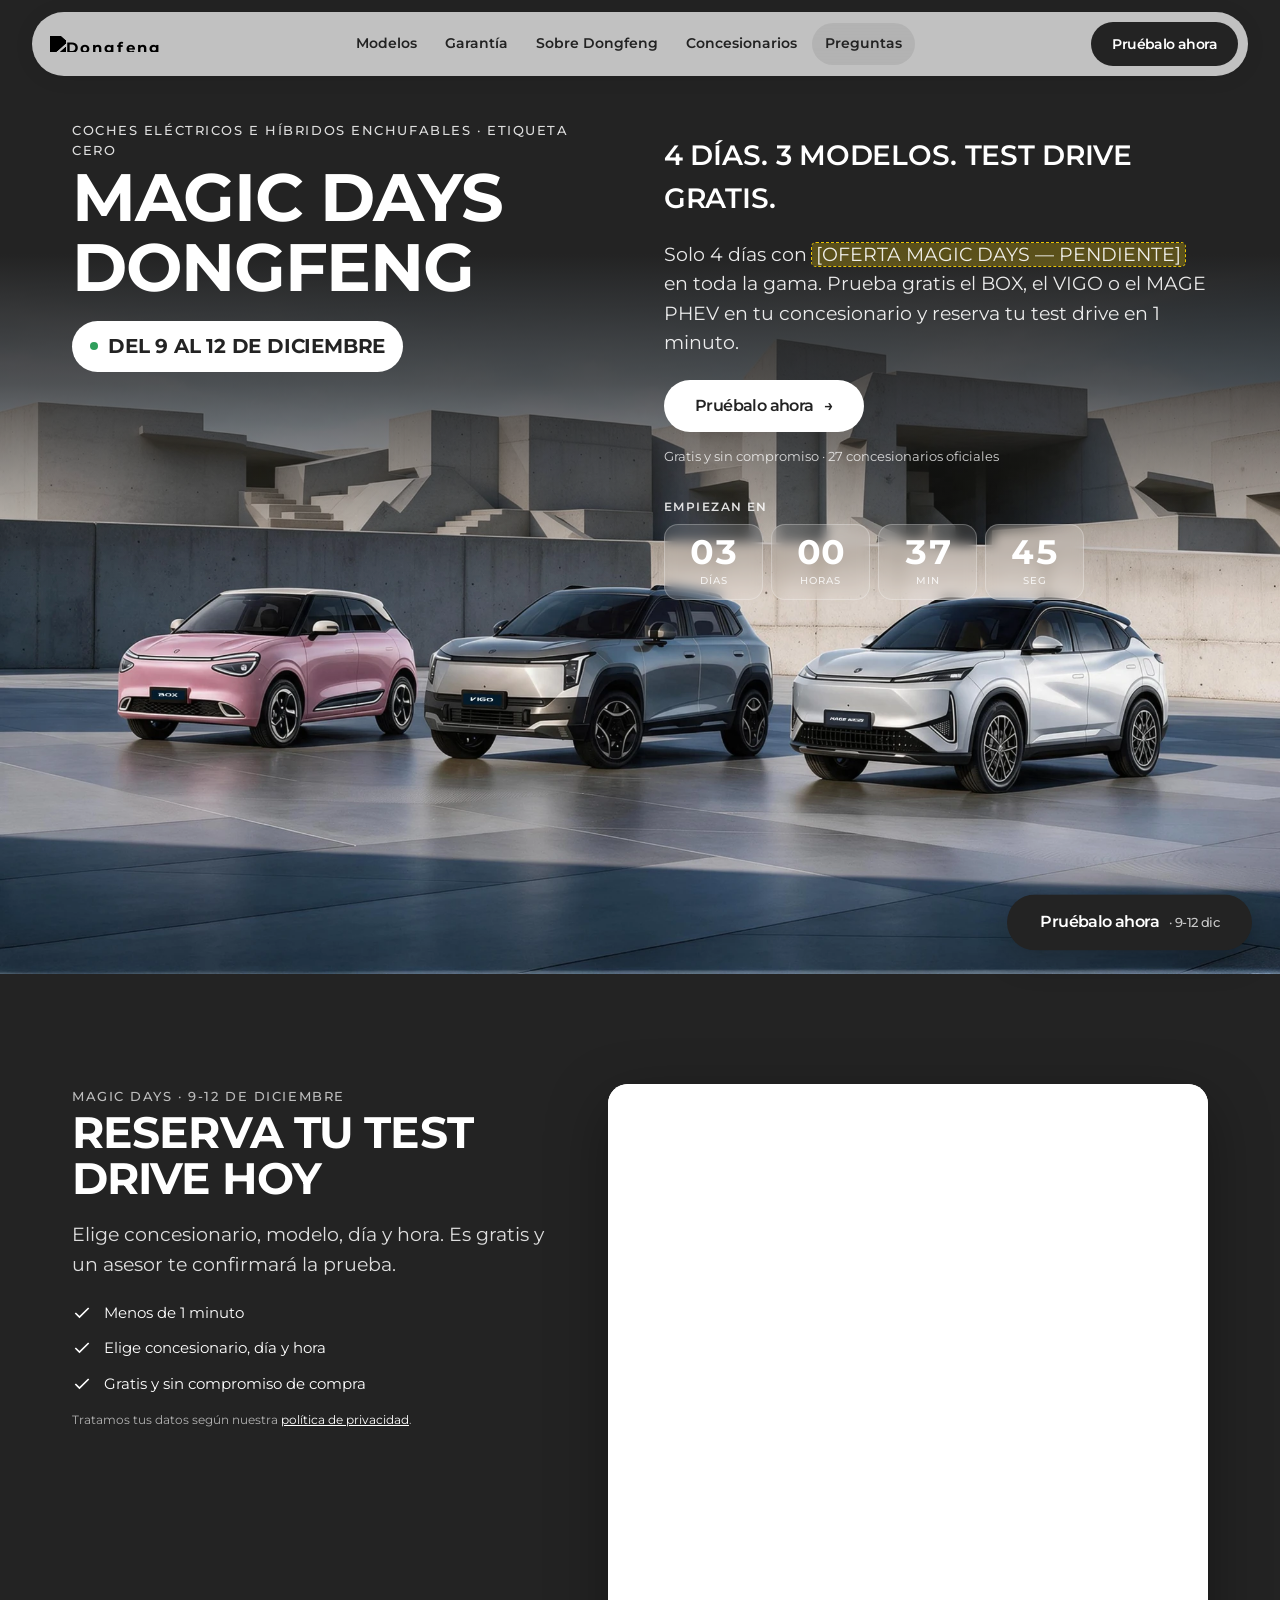
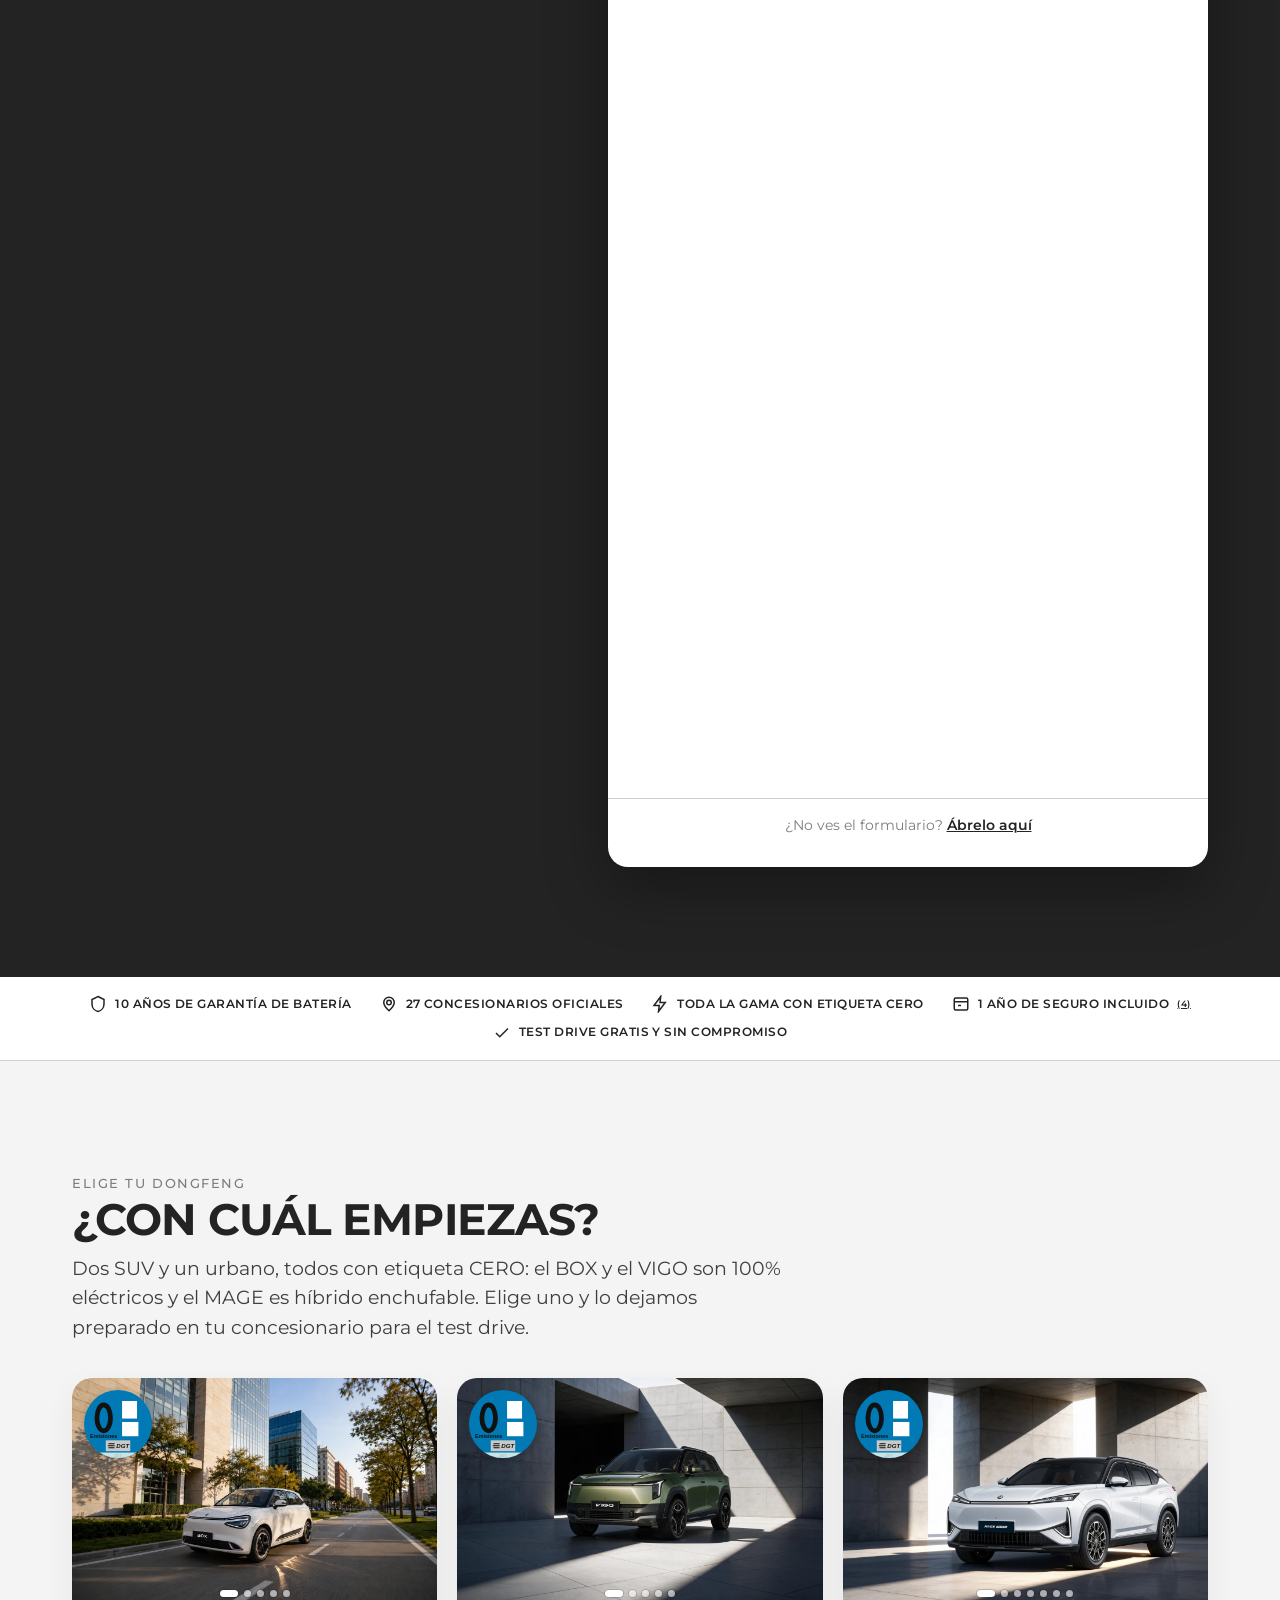
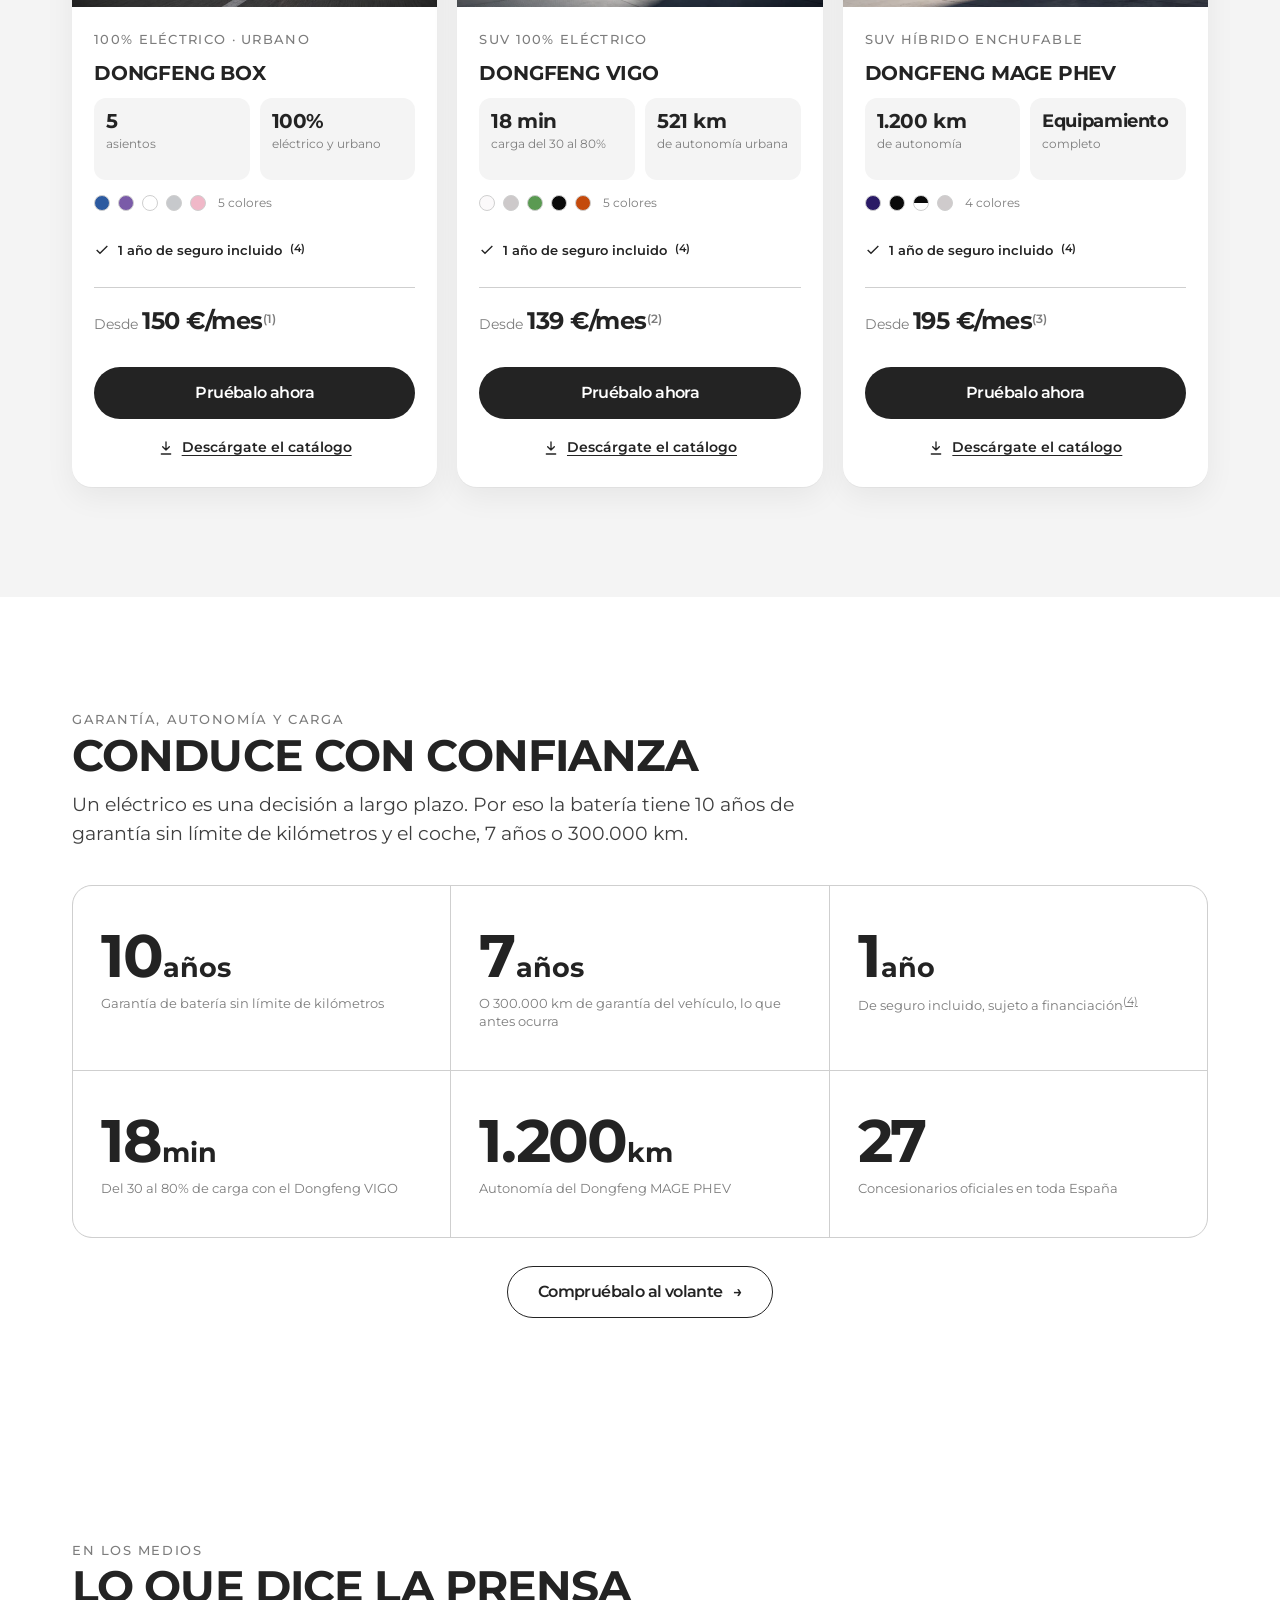
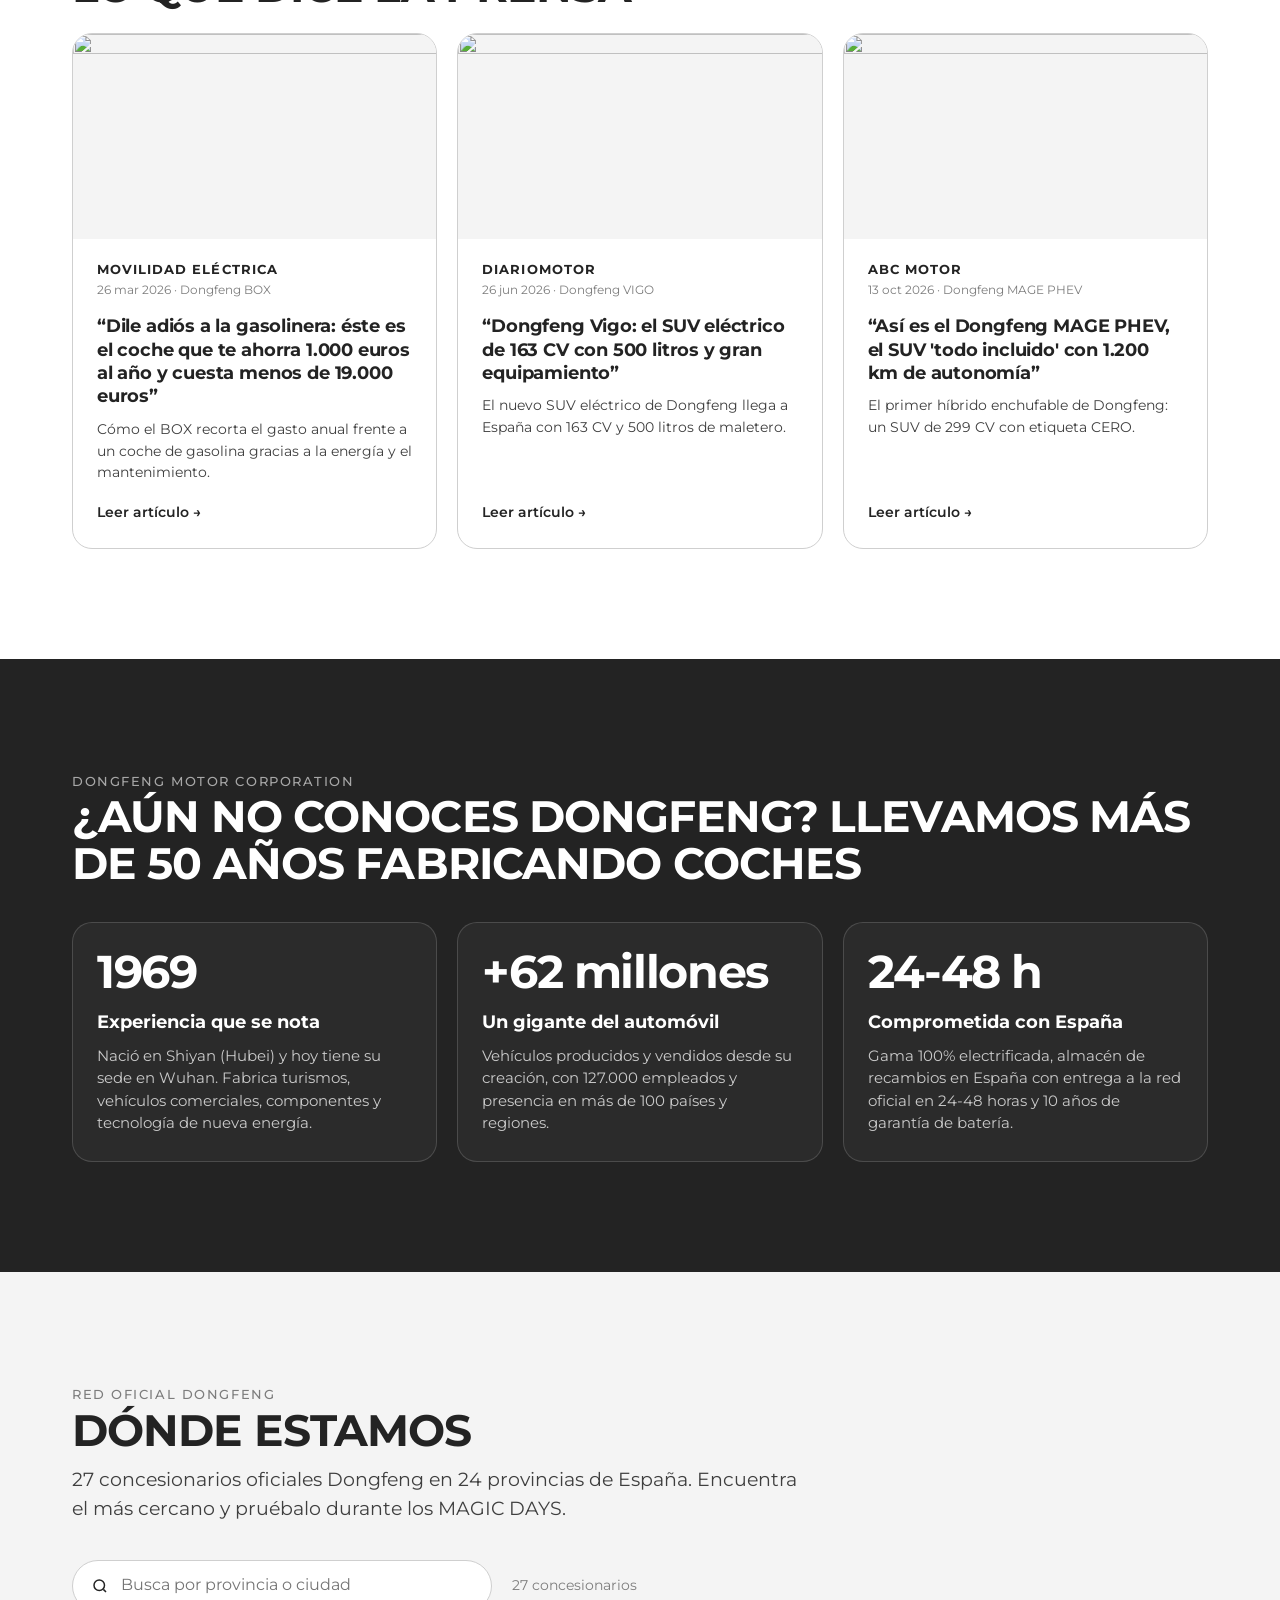
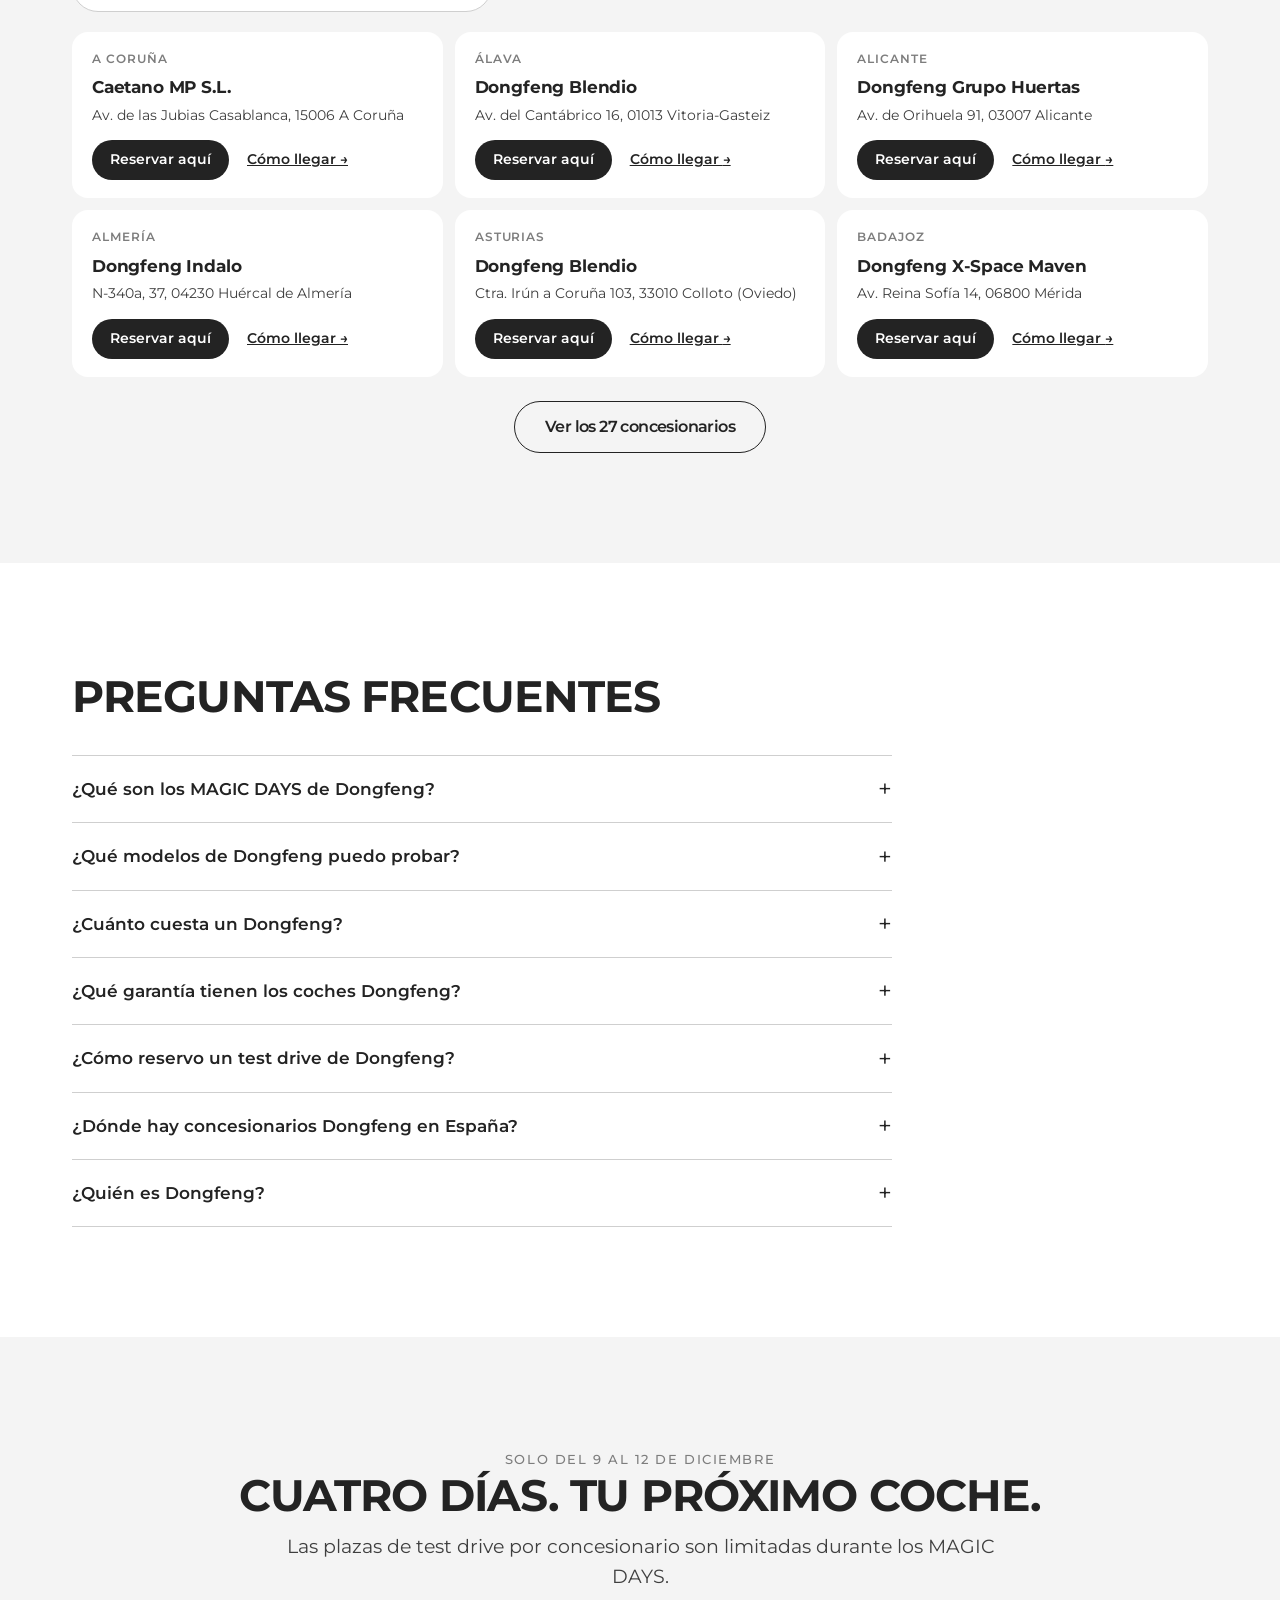
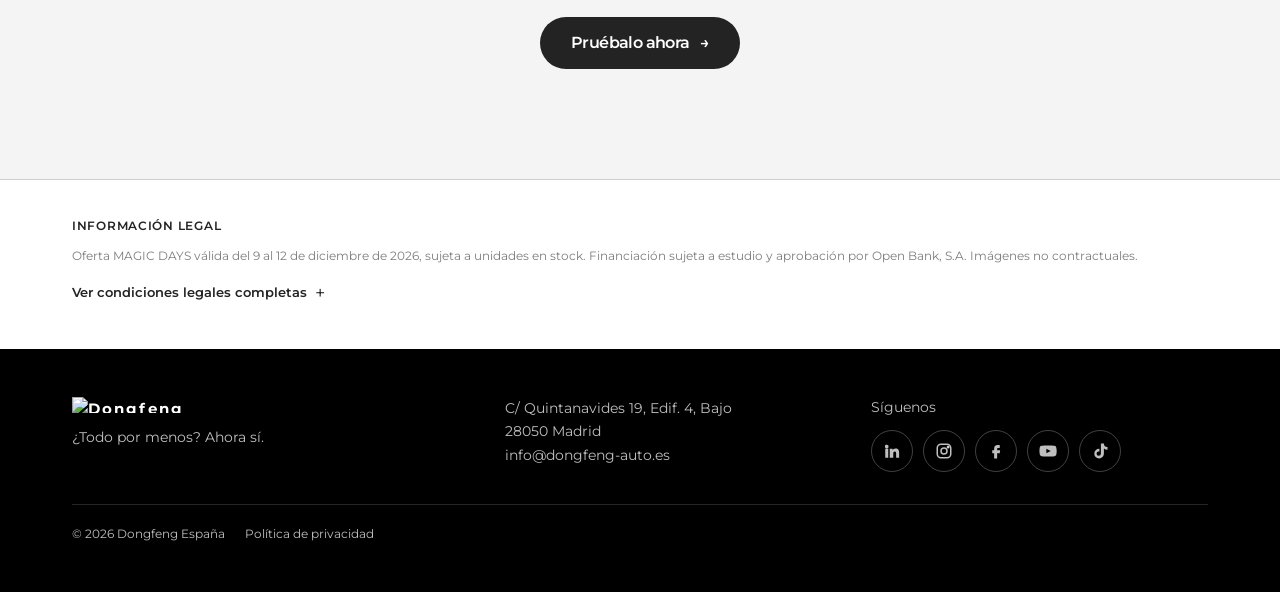
==== commit fae2472d: "Magic Days: tarjeta VIGO con las 2 fotos en verde en lugar de las de plata (petición de Alejandra, 1" ====
--- a/index.html
+++ b/index.html
@@ -92,7 +92,7 @@
       "description": "SUV 100% eléctrico con etiqueta CERO: 521 km de autonomía urbana y carga del 30 al 80% en 18 minutos.",
       "fuelType": "Eléctrico",
       "bodyType": "SUV",
-      "image": "https://magicdays.dongfeng-auto.es/img/vigo/vigo-frontal.webp"
+      "image": "https://magicdays.dongfeng-auto.es/img/vigo/vigo-verde-frontal.webp"
     },
     {
       "@type": "Car",
@@ -679,8 +679,8 @@
             <div class="gallery">
               <div class="gallery__track" tabindex="0" role="region" aria-label="Fotos del Dongfeng VIGO">
                 <!-- Fotos propias del VIGO: subir la carpeta img/ junto a esta página -->
-                <img src="img/vigo/vigo-frontal.webp" alt="Dongfeng VIGO gris, vista frontal" loading="lazy" width="2000" height="1143">
-                <img src="img/vigo/vigo-lateral.webp" alt="Dongfeng VIGO gris, vista tres cuartos" loading="lazy" width="2000" height="1143">
+                <img src="img/vigo/vigo-verde-frontal.webp" alt="Dongfeng VIGO verde, vista frontal" loading="lazy" width="1400" height="800">
+                <img src="img/vigo/vigo-verde-tres-cuartos.webp" alt="Dongfeng VIGO verde, vista tres cuartos" loading="lazy" width="1400" height="800">
                 <img src="img/vigo/vigo-salpicadero.webp" alt="Salpicadero y pantalla central del Dongfeng VIGO" loading="lazy" width="2000" height="1500">
                 <img src="img/vigo/vigo-plazas-traseras.webp" alt="Plazas traseras del Dongfeng VIGO" loading="lazy" width="2000" height="1500">
                 <img src="img/vigo/vigo-carga-inalambrica.webp" alt="Cargador inalámbrico del Dongfeng VIGO" loading="lazy" width="2000" height="1333">
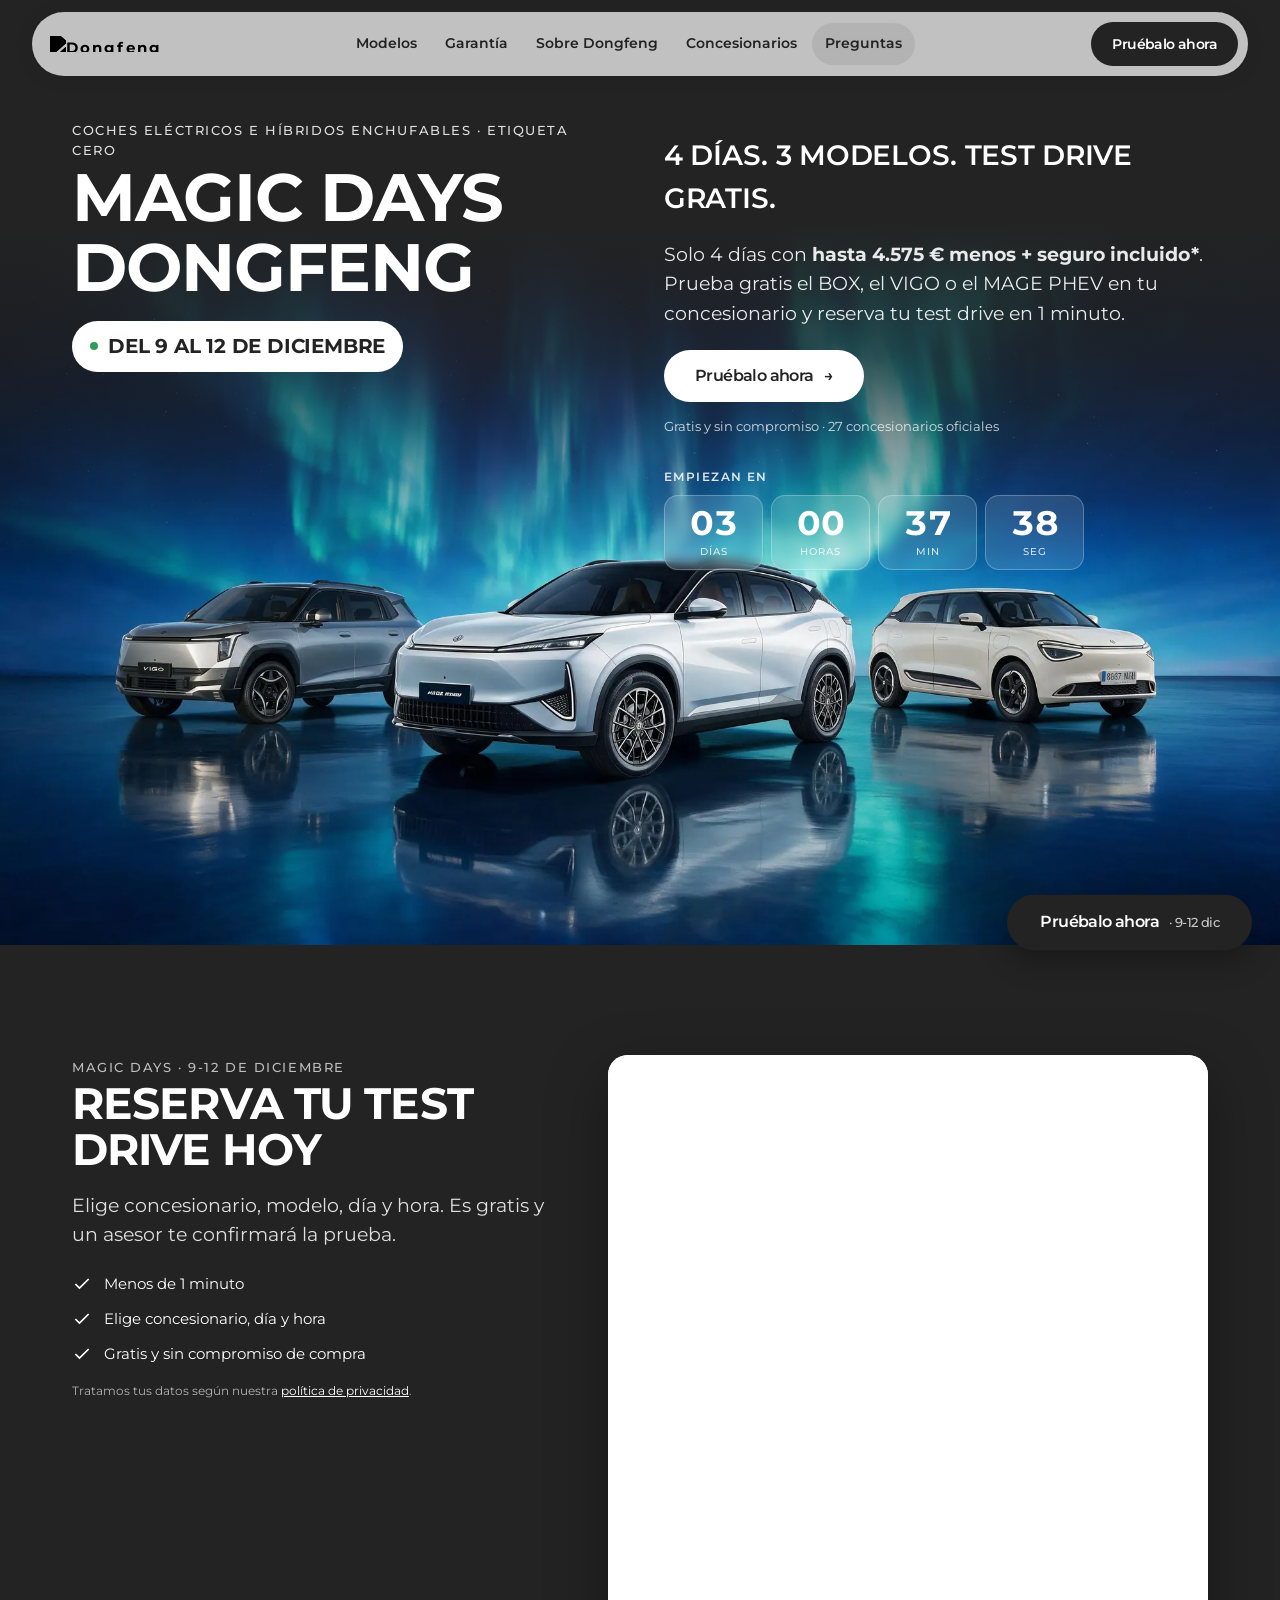
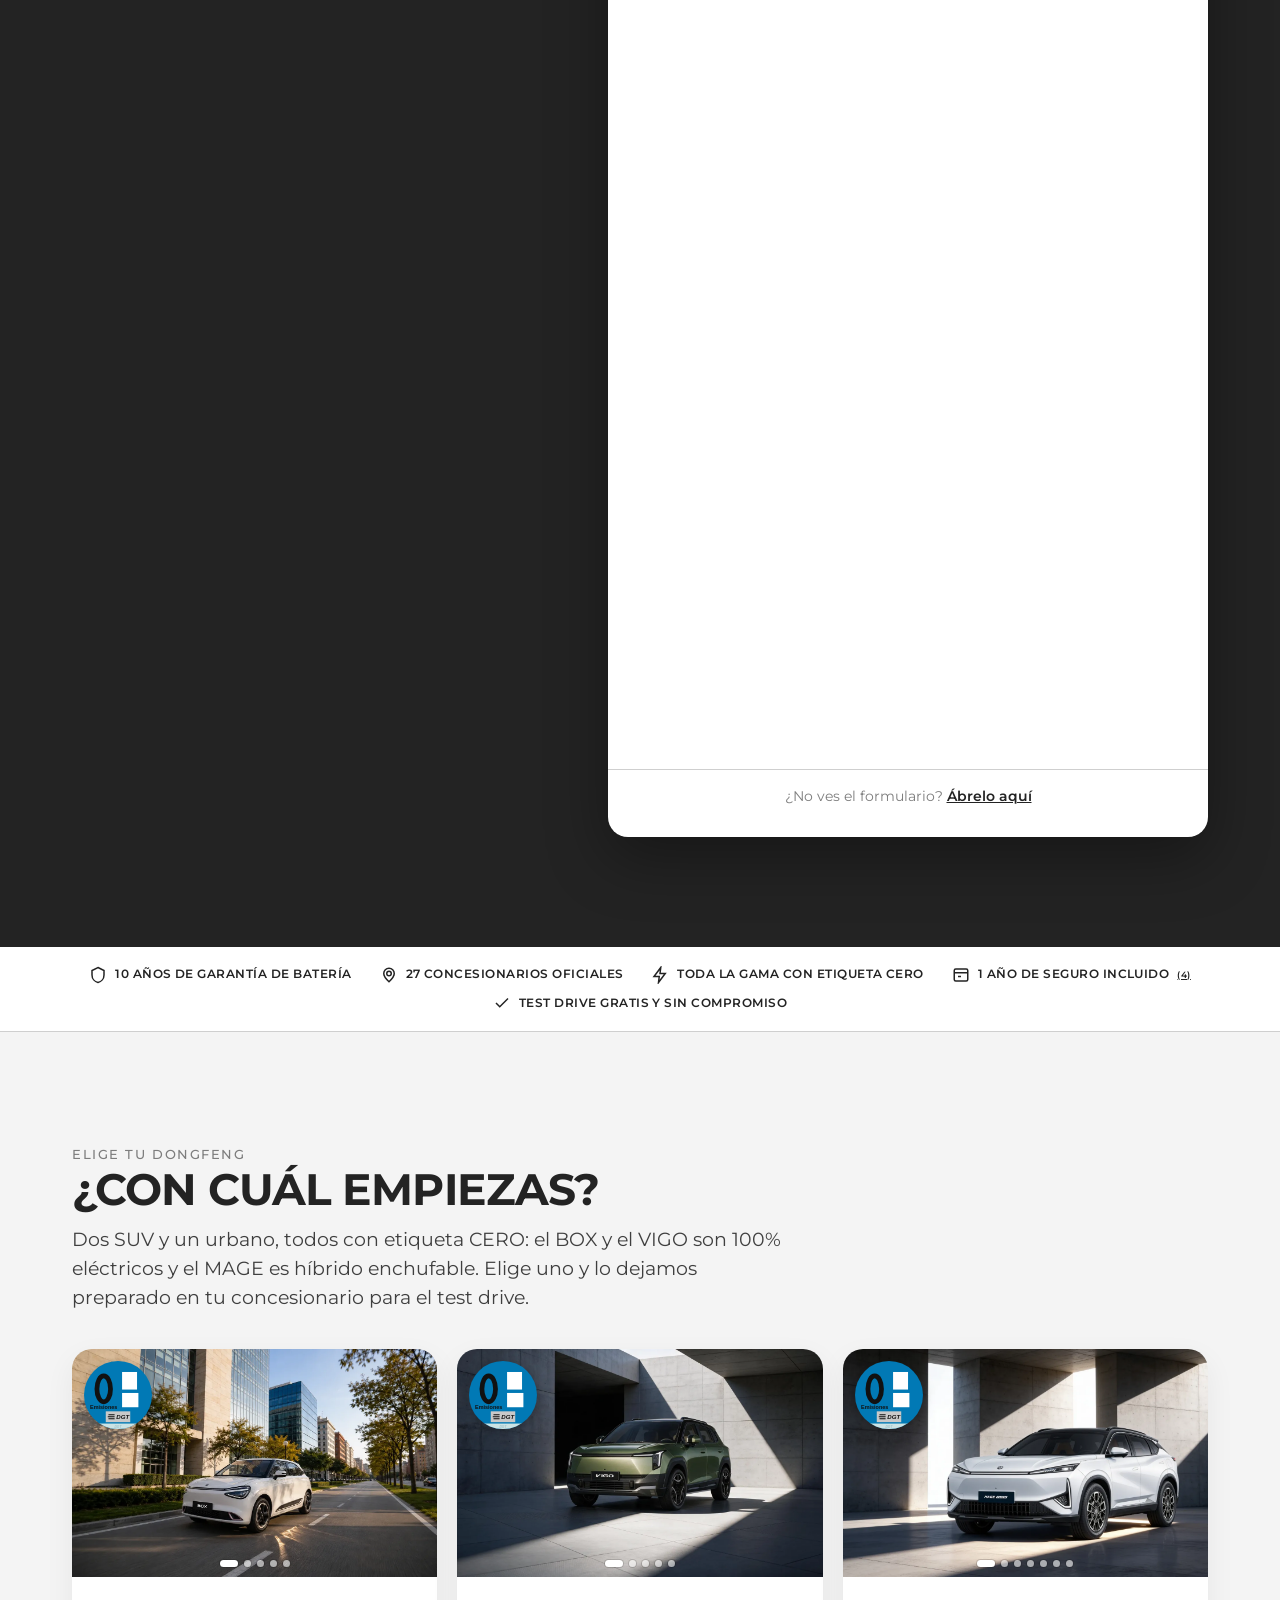
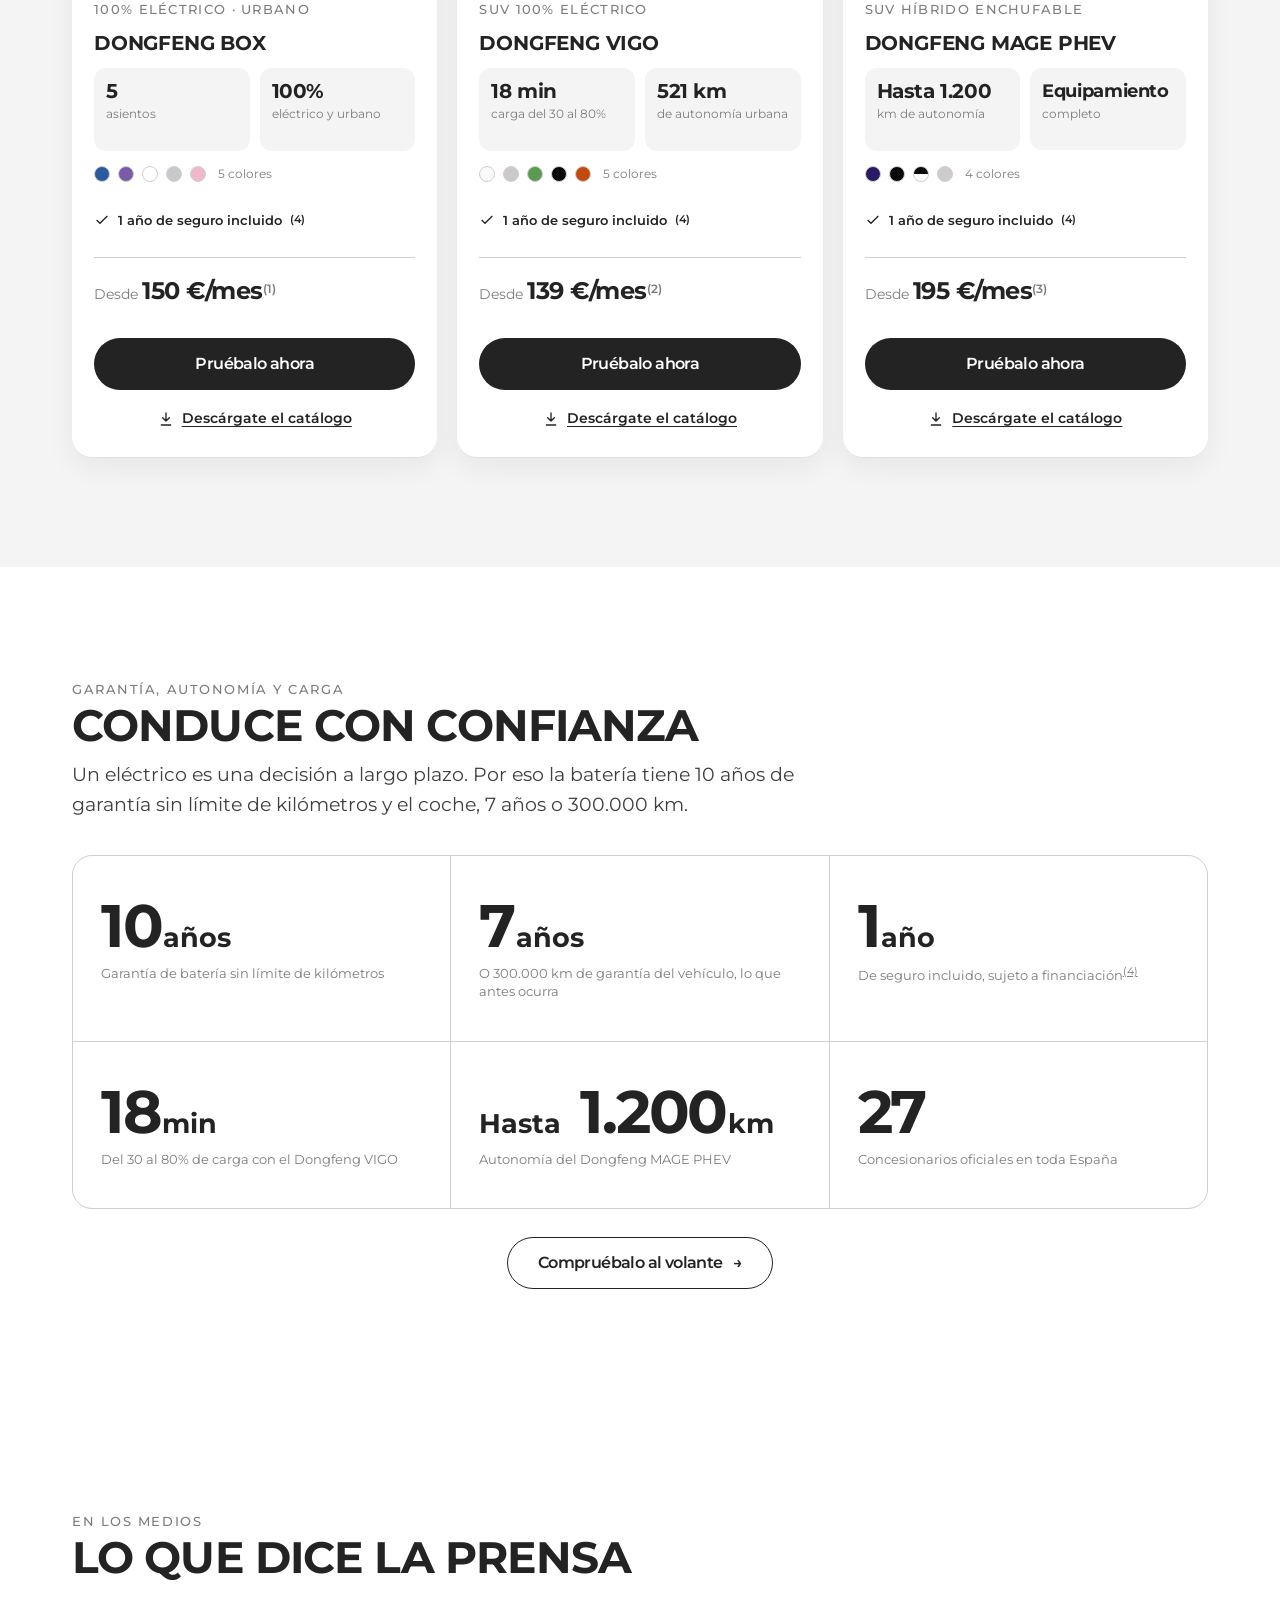
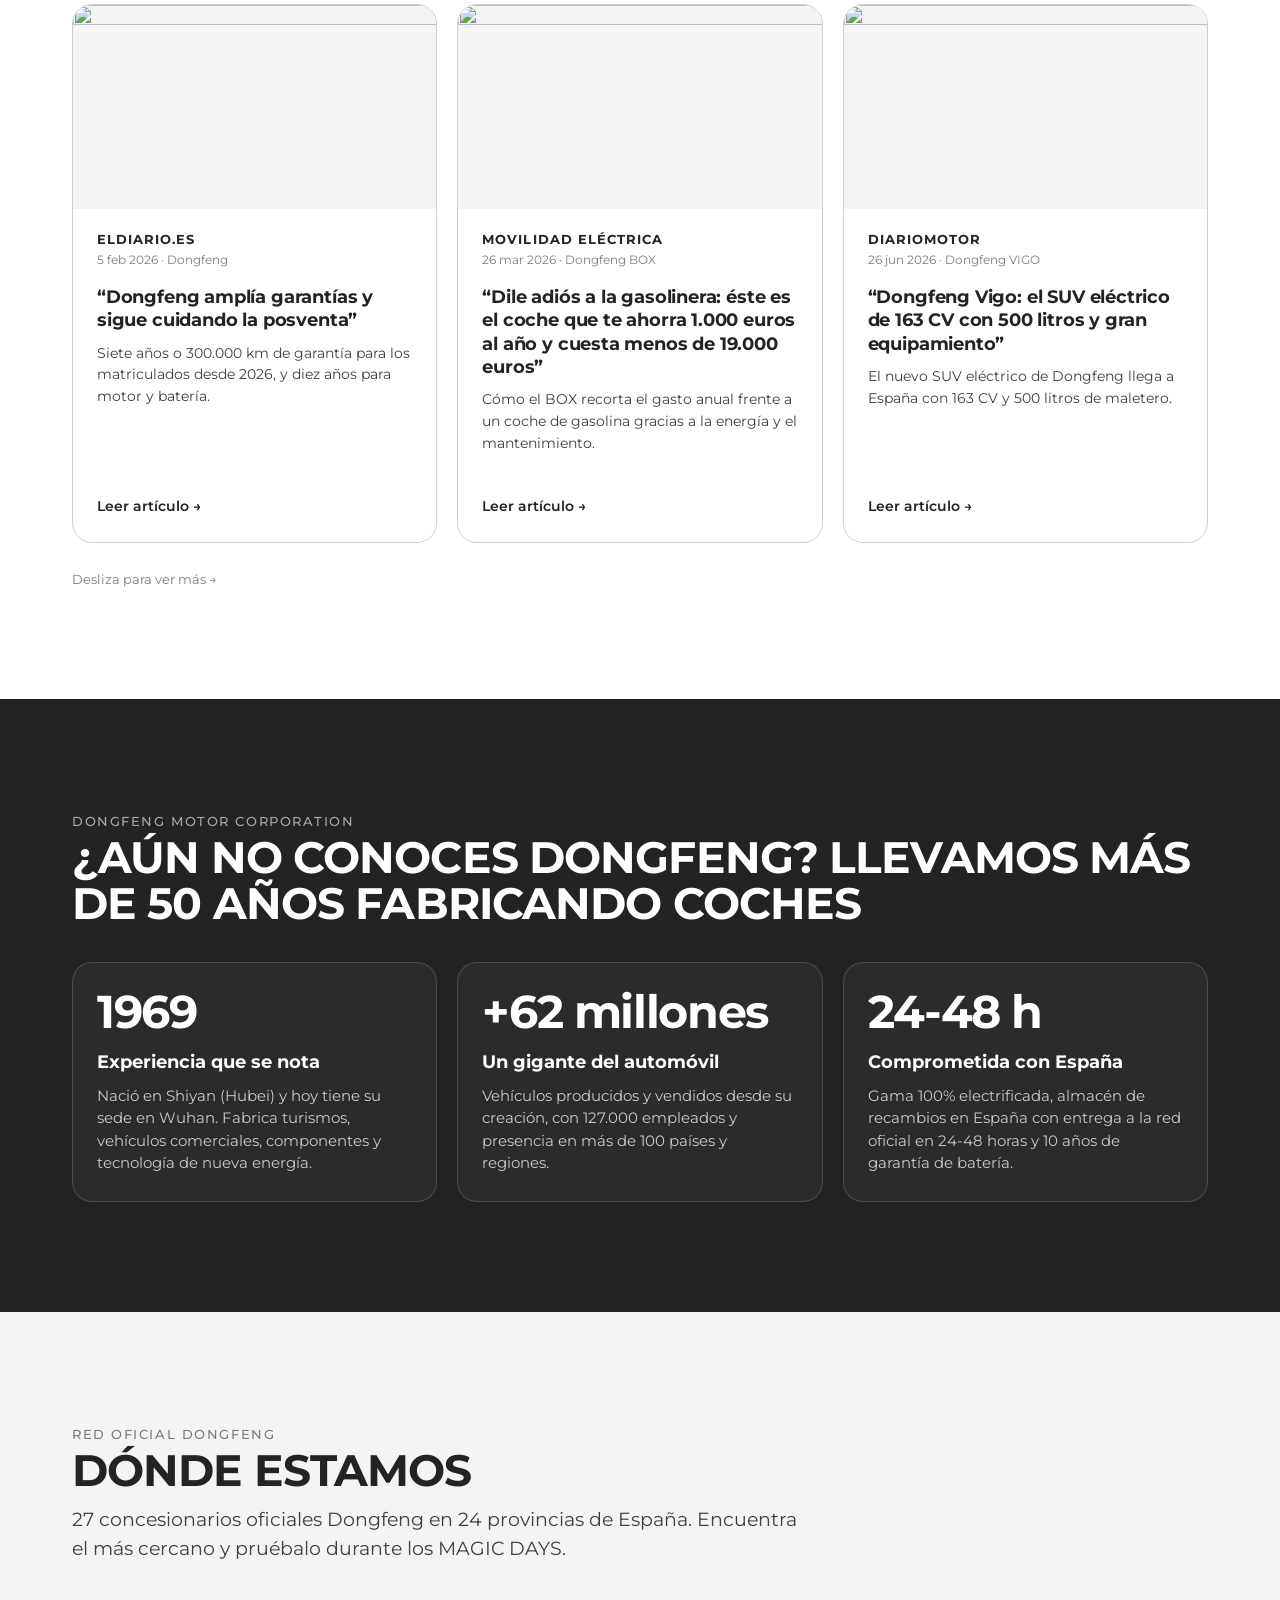
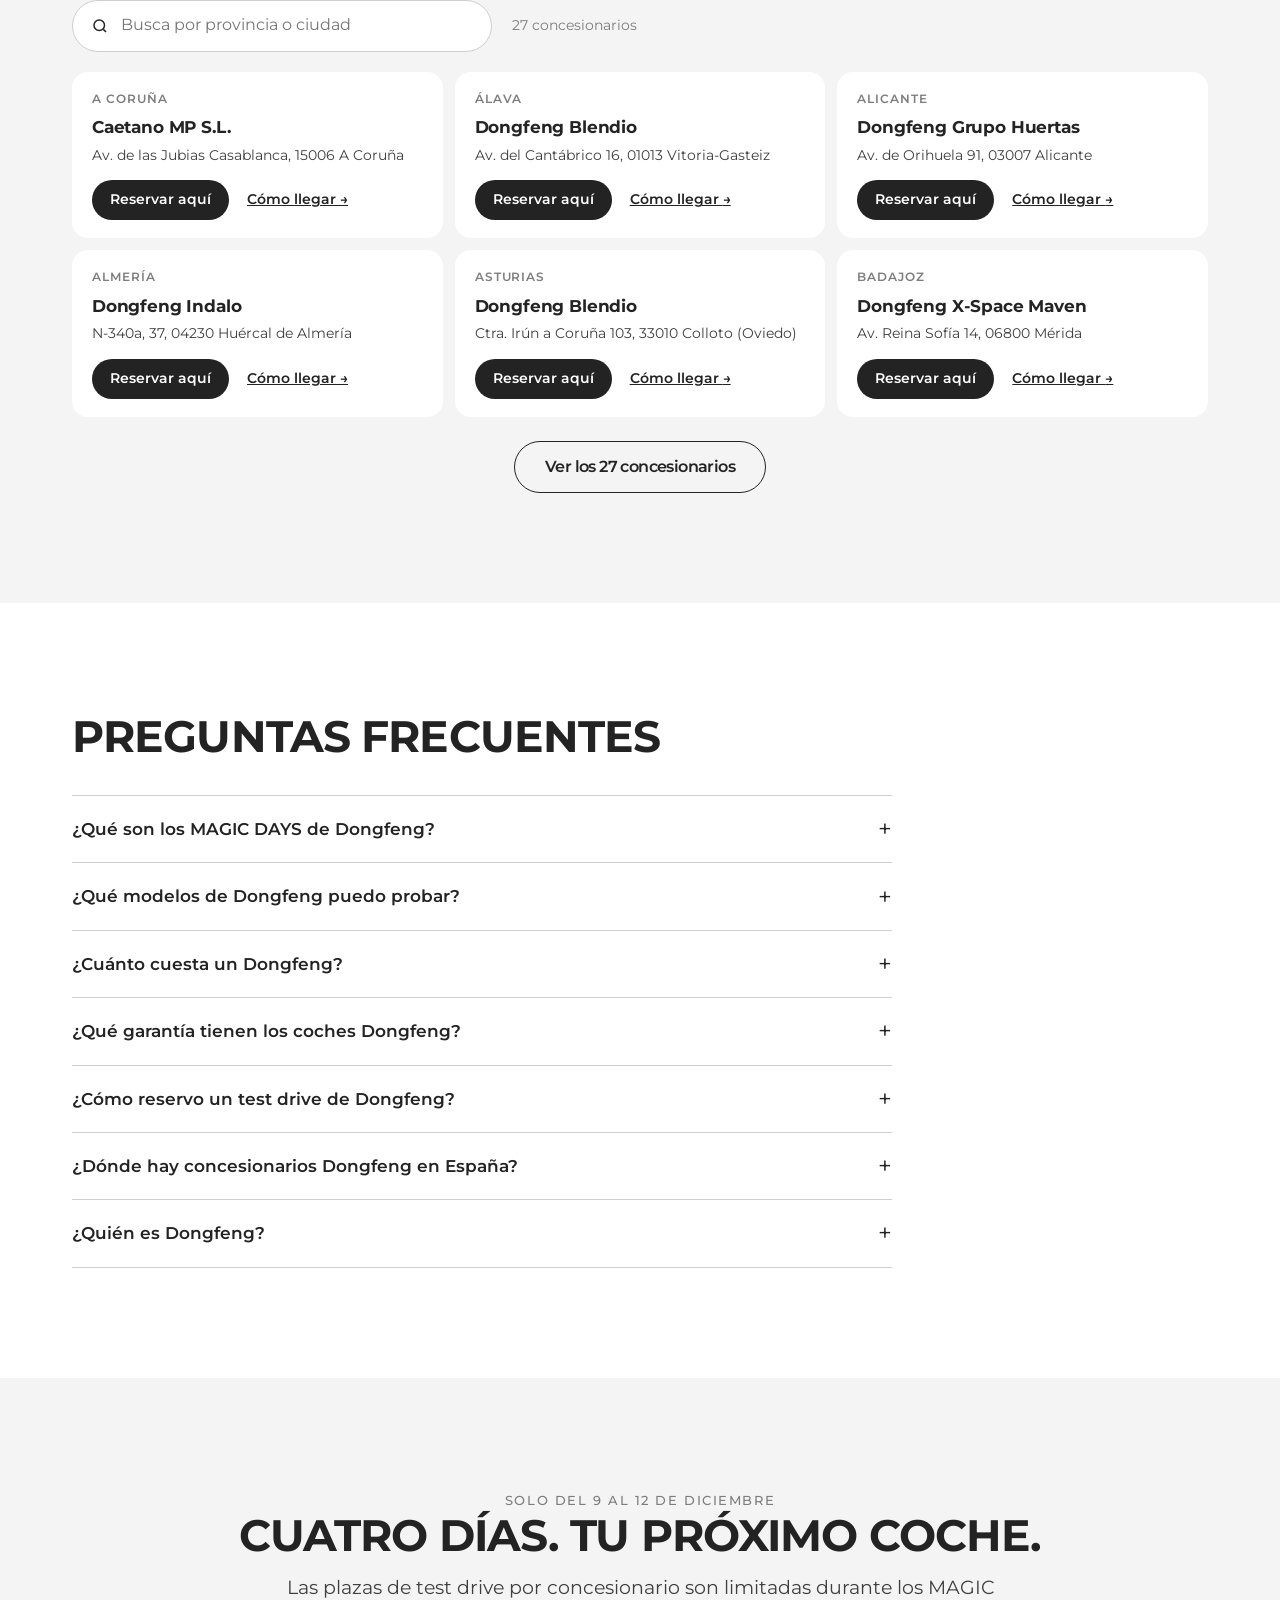
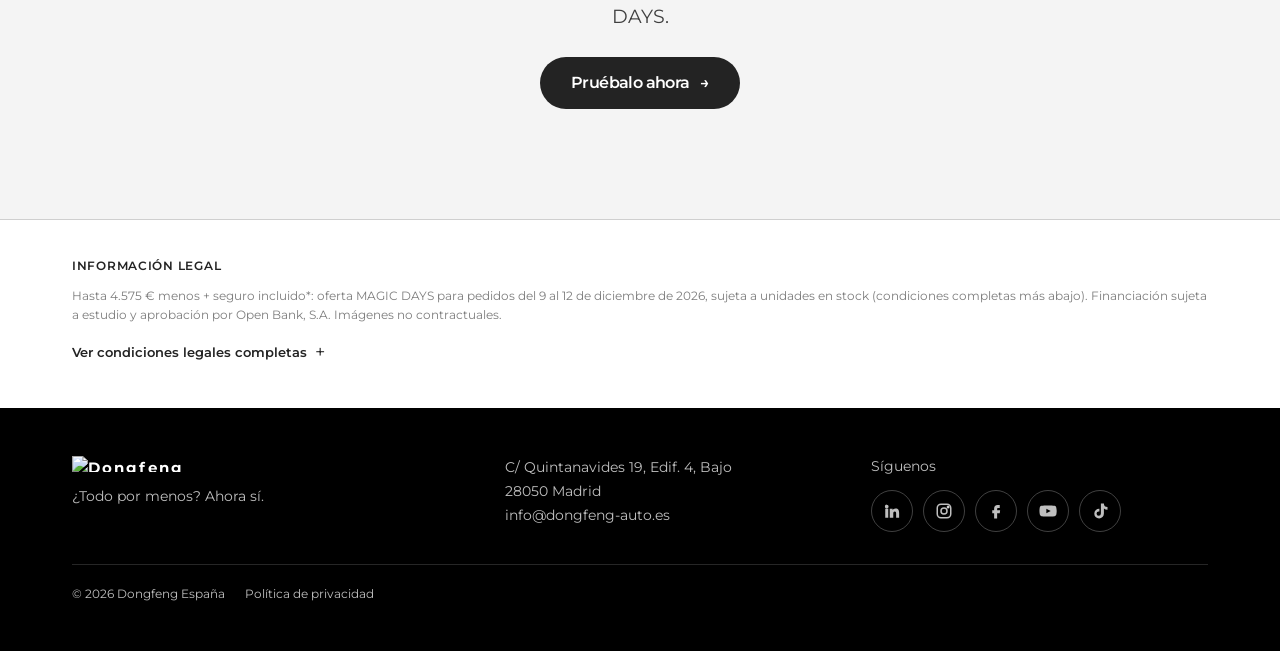
==== commit ecbf5bca: "Magic Days: cambios de Alejandra del 23-nov (oferta hasta 4.575 €, sin prerreserva, hasta 1.200 km, " ====
--- a/index.html
+++ b/index.html
@@ -31,13 +31,13 @@
 <meta property="og:url" content="https://magicdays.dongfeng-auto.es/">
 <meta property="og:title" content="MAGIC DAYS Dongfeng: del 9 al 12 de diciembre">
 <meta property="og:description" content="Test drive gratis del BOX, VIGO y MAGE PHEV en 27 concesionarios. Toda la gama con etiqueta CERO y 10 años de garantía de batería.">
-<meta property="og:image" content="https://magicdays.dongfeng-auto.es/img/og-magic-days.jpg">
+<meta property="og:image" content="https://magicdays.dongfeng-auto.es/img/og-portada-23nov.jpg">
 <meta property="og:image:width" content="1200">
 <meta property="og:image:height" content="675">
 <meta property="og:image:alt" content="Dongfeng BOX, VIGO y MAGE PHEV">
 <meta name="twitter:card" content="summary_large_image">
 <meta name="twitter:title" content="MAGIC DAYS Dongfeng: del 9 al 12 de diciembre">
-<meta name="twitter:image" content="https://magicdays.dongfeng-auto.es/img/og-magic-days.jpg">
+<meta name="twitter:image" content="https://magicdays.dongfeng-auto.es/img/og-portada-23nov.jpg">
 <!-- Datos estructurados para buscadores y asistentes de IA: evento, modelos y preguntas frecuentes -->
 <script type="application/ld+json">
 {
@@ -54,13 +54,13 @@
     {
       "@type": "SaleEvent",
       "name": "MAGIC DAYS Dongfeng",
-      "description": "Campaña de test drive gratuito y condiciones especiales en toda la gama Dongfeng con etiqueta CERO: BOX, VIGO y MAGE PHEV.",
+      "description": "Campaña de test drive gratuito y hasta 4.575 € menos y seguro incluido en la gama Dongfeng con etiqueta CERO: BOX, VIGO y MAGE PHEV.",
       "startDate": "2026-12-09",
       "endDate": "2026-12-12",
       "eventStatus": "https://schema.org/EventScheduled",
       "eventAttendanceMode": "https://schema.org/OfflineEventAttendanceMode",
       "url": "https://magicdays.dongfeng-auto.es/",
-      "image": "https://magicdays.dongfeng-auto.es/img/portada-gama.webp",
+      "image": "https://magicdays.dongfeng-auto.es/img/portada-magic-days.webp",
       "location": {
         "@type": "Place",
         "name": "Red de 27 concesionarios oficiales Dongfeng en España",
@@ -98,7 +98,7 @@
       "@type": "Car",
       "name": "Dongfeng MAGE PHEV",
       "brand": { "@type": "Brand", "name": "Dongfeng" },
-      "description": "SUV híbrido enchufable con etiqueta CERO, 1.200 km de autonomía y equipamiento completo.",
+      "description": "SUV híbrido enchufable con etiqueta CERO, hasta 1.200 km de autonomía y equipamiento completo.",
       "fuelType": "Híbrido enchufable",
       "bodyType": "SUV",
       "image": "https://magicdays.dongfeng-auto.es/img/mage/mage-frontal.webp"
@@ -106,8 +106,8 @@
     {
       "@type": "FAQPage",
       "mainEntity": [
-        { "@type": "Question", "name": "¿Qué son los MAGIC DAYS de Dongfeng?", "acceptedAnswer": { "@type": "Answer", "text": "Son cuatro días, del 9 al 12 de diciembre de 2026, en los que puedes probar gratis el Dongfeng BOX, el VIGO o el MAGE PHEV en los 27 concesionarios oficiales de Dongfeng en España, con condiciones especiales en toda la gama. Oferta sujeta a unidades en stock." } },
-        { "@type": "Question", "name": "¿Qué modelos de Dongfeng puedo probar?", "acceptedAnswer": { "@type": "Answer", "text": "Tres modelos con etiqueta CERO: el BOX, un eléctrico urbano de 5 plazas; el VIGO, un SUV eléctrico con 521 km de autonomía urbana y carga del 30 al 80% en 18 minutos; y el MAGE PHEV, un SUV híbrido enchufable con 1.200 km de autonomía." } },
+        { "@type": "Question", "name": "¿Qué son los MAGIC DAYS de Dongfeng?", "acceptedAnswer": { "@type": "Answer", "text": "Son cuatro días, del 9 al 12 de diciembre de 2026, en los que puedes probar gratis el Dongfeng BOX, el VIGO o el MAGE PHEV en los 27 concesionarios oficiales de Dongfeng en España, con hasta 4.575 € menos y seguro incluido. Oferta sujeta a unidades en stock." } },
+        { "@type": "Question", "name": "¿Qué modelos de Dongfeng puedo probar?", "acceptedAnswer": { "@type": "Answer", "text": "Tres modelos con etiqueta CERO: el BOX, un eléctrico urbano de 5 plazas; el VIGO, un SUV eléctrico con 521 km de autonomía urbana y carga del 30 al 80% en 18 minutos; y el MAGE PHEV, un SUV híbrido enchufable con hasta 1.200 km de autonomía." } },
         { "@type": "Question", "name": "¿Cuánto cuesta un Dongfeng?", "acceptedAnswer": { "@type": "Answer", "text": "Con financiación, el VIGO está disponible desde 139 €/mes (entrada de 8.665,94 €, última cuota de 14.871,53 € y TAE del 8,86%), el BOX desde 150 €/mes (entrada de 6.066,87 € y TAE del 6,17%) y el MAGE PHEV desde 195 €/mes (entrada de 9.827,41 €, última cuota de 16.338,00 € y TAE del 8,86%). Financiación sujeta a estudio y aprobación por Open Bank; consulta las condiciones legales de cada modelo." } },
         { "@type": "Question", "name": "¿Qué garantía tienen los coches Dongfeng?", "acceptedAnswer": { "@type": "Answer", "text": "La batería tiene 10 años de garantía sin límite de kilómetros y el vehículo 7 años o 300.000 km, lo que antes ocurra, según condiciones del fabricante. Además, incluye 1 año de seguro sujeto a financiación." } },
         { "@type": "Question", "name": "¿Cómo reservo un test drive de Dongfeng?", "acceptedAnswer": { "@type": "Answer", "text": "Rellena el formulario de esta página eligiendo concesionario, modelo, día y hora. Se tarda menos de un minuto y la prueba es gratuita y sin compromiso de compra." } },
@@ -296,6 +296,8 @@
 .stat{background:var(--df-white);padding:26px 18px}
 .stat b{display:block;font-size:clamp(34px,9vw,60px);font-weight:700;letter-spacing:-.04em;line-height:1}
 .stat b small{font-size:.45em;letter-spacing:0;margin-left:2px}
+.stat b .stat__pre{margin:0 4px 0 0}
+.hero__ast{color:inherit;text-decoration:none;font-weight:700;margin-left:1px}
 .stat span{display:block;margin-top:8px;font-size:13px;color:var(--df-grey-600);line-height:1.4}
 .stats-cta{margin-top:28px;text-align:center}
 
@@ -460,8 +462,9 @@
   .stat{padding:40px 28px}
   .form-layout{grid-template-columns:1fr 1.25fr;gap:56px;align-items:start}
   .form-aside{position:sticky;top:110px}
-  .press__grid{grid-auto-flow:row;grid-auto-columns:auto;grid-template-columns:repeat(3,1fr);gap:20px;margin:0;padding:0;overflow:visible}
-  .press__hint{display:none}
+  .press__grid{grid-auto-columns:calc((100% - 40px)/3);gap:20px;margin:0;padding:0 0 14px;scrollbar-width:thin}
+  .press__grid::-webkit-scrollbar{display:block;height:8px}
+  .press__grid::-webkit-scrollbar-thumb{background:var(--df-grey-300);border-radius:8px}
   .dealers__grid{grid-template-columns:repeat(3,1fr)}
   .brand__grid{grid-template-columns:repeat(3,1fr);gap:20px}
   .brand__card b{font-size:clamp(30px,3.6vw,48px);white-space:nowrap}
@@ -541,7 +544,7 @@
   <section class="hero" id="inicio">
     <!-- Imagen de portada (carpeta img/) -->
     <div class="hero__visual">
-      <img src="img/portada-gama.webp" alt="Dongfeng BOX, VIGO y MAGE PHEV aparcados juntos" width="2000" height="1125" fetchpriority="high">
+      <img src="img/portada-magic-days.webp" alt="Dongfeng BOX, VIGO y MAGE PHEV aparcados juntos bajo una aurora boreal" width="2000" height="1125" fetchpriority="high">
     </div>
     <div class="wrap hero__inner">
       <div class="hero__main">
@@ -552,7 +555,7 @@
 
       <div class="hero__side">
         <p class="hero__claim">4 días. 3 modelos. Test drive gratis.</p>
-        <p class="lead">Solo 4 días con <span class="pending">[OFERTA MAGIC DAYS — PENDIENTE]</span> en toda la gama. Prueba gratis el BOX, el VIGO o el MAGE PHEV en tu concesionario y reserva tu test drive en 1 minuto.</p>
+        <p class="lead">Solo 4 días con <b>hasta 4.575 € menos + seguro incluido</b><a class="hero__ast" href="#legal-magic" data-open-legal aria-label="Ver condiciones de la oferta">*</a>. Prueba gratis el BOX, el VIGO o el MAGE PHEV en tu concesionario y reserva tu test drive en 1 minuto.</p>
         <div class="hero__actions">
           <a class="btn btn--light js-cta" href="#reserva">Pruébalo ahora <span class="arrow" aria-hidden="true">→</span></a>
           <span class="hero__note">Gratis y sin compromiso · 27 concesionarios oficiales</span>
@@ -731,7 +734,7 @@
             <span class="model__type">SUV híbrido enchufable</span>
             <h3 class="h-md">Dongfeng MAGE PHEV</h3>
             <ul class="model__specs">
-              <li><b>1.200 km</b><span>de autonomía</span></li>
+              <li><b>Hasta 1.200</b><span>km de autonomía</span></li>
               <li class="is-long"><b>Equipamiento</b><span>completo</span></li>
             </ul>
             <div class="swatches" aria-label="Colores disponibles: azul noche, negro, bicolor negro y blanco, y plata">
@@ -760,7 +763,7 @@
         <div class="stat"><b>7<small>años</small></b><span>O 300.000 km de garantía del vehículo, lo que antes ocurra</span></div>
         <div class="stat"><b>1<small>año</small></b><span>De seguro incluido, sujeto a financiación<sup><a href="#legal-seguro">(4)</a></sup></span></div>
         <div class="stat"><b>18<small>min</small></b><span>Del 30 al 80% de carga con el Dongfeng VIGO</span></div>
-        <div class="stat"><b>1.200<small>km</small></b><span>Autonomía del Dongfeng MAGE PHEV</span></div>
+        <div class="stat"><b><small class="stat__pre">Hasta</small> 1.200<small>km</small></b><span>Autonomía del Dongfeng MAGE PHEV</span></div>
         <div class="stat"><b>27</b><span>Concesionarios oficiales en toda España</span></div>
       </div>
       <div class="stats-cta"><a class="btn btn--ghost js-cta" href="#reserva">Compruébalo al volante <span class="arrow" aria-hidden="true">→</span></a></div>
@@ -775,6 +778,16 @@
         <h2 class="h-lg" id="prensa-title">Lo que dice la prensa</h2>
       </div>
       <ul class="press__grid">
+        <li>
+          <a class="press__card" href="https://www.eldiario.es/motor/sector_y_mercado/dongfeng-amplia-garantias-sigue-cuidando-posventa_1_12965777.html" target="_blank" rel="noopener">
+            <img class="press__img" src="https://static.eldiario.es/clip/cd3cbcca-6a9b-4274-94d9-1a14c0fe6001_facebook-aspect-ratio-1200-675_default_0.jpg" alt="" loading="lazy" referrerpolicy="no-referrer" width="960" height="540">
+            <span class="press__outlet">elDiario.es</span>
+            <span class="press__date"><time datetime="2026-02-05">5 feb 2026</time> · Dongfeng</span>
+            <h3>“Dongfeng amplía garantías y sigue cuidando la posventa”</h3>
+            <p>Siete años o 300.000 km de garantía para los matriculados desde 2026, y diez años para motor y batería.</p>
+            <span class="press__more">Leer artículo <span aria-hidden="true">→</span></span>
+          </a>
+        </li>
         <li>
           <a class="press__card" href="https://movilidadelectrica.com/dongfeng-box-ahorro-1000-euros-coche-electrico/" target="_blank" rel="noopener">
             <img class="press__img" src="https://movilidadelectrica.com/wp-content/uploads/2026/03/Dongfeng-Box.jpg" alt="" loading="lazy" referrerpolicy="no-referrer" width="960" height="540">
@@ -796,12 +809,32 @@
           </a>
         </li>
         <li>
+          <a class="press__card" href="https://www.carwow.es/noticias/8222/dongfeng-vigo-mage-phev-precio-ficha-tecnica-espana" target="_blank" rel="noopener">
+            <img class="press__img" src="https://carwow-es-wp-3.imgix.net/dongfeng-mage-vigo-47.jpg?auto=format&amp;cs=tinysrgb&amp;fit=crop&amp;h=800&amp;ixlib=rb-1.1.0&amp;q=60&amp;w=1600" alt="" loading="lazy" referrerpolicy="no-referrer" width="960" height="540">
+            <span class="press__outlet">Carwow</span>
+            <span class="press__date"><time datetime="2026-09-22">22 sep 2026</time> · Dongfeng VIGO y MAGE PHEV</span>
+            <h3>“10 años de garantía sin límite de kilómetros para la batería: así ha presentado Dongfeng el VIGO y el MAGE, los nuevos modelos eléctrico e híbrido de la marca”</h3>
+            <p>La presentación en Madrid del VIGO y el MAGE PHEV, con precios de lanzamiento desde 26.615 y 28.740 euros.</p>
+            <span class="press__more">Leer artículo <span aria-hidden="true">→</span></span>
+          </a>
+        </li>
+        <li>
           <a class="press__card" href="https://www.abc.es/motor/novedades/dongfeng-mage-phev-suv-incluido-1200-autonomia-20261012094900-nt.html" target="_blank" rel="noopener">
             <img class="press__img" src="https://s1.abcstatics.com/abc/www/multimedia/motor/2026/10/12/dongfeng1-RLOmFR1twHWE6hxHe3ndD5H-1200x840@diario_abc.jpg" alt="" loading="lazy" referrerpolicy="no-referrer" width="960" height="540">
             <span class="press__outlet">ABC Motor</span>
             <span class="press__date"><time datetime="2026-10-13">13 oct 2026</time> · Dongfeng MAGE PHEV</span>
             <h3>“Así es el Dongfeng MAGE PHEV, el SUV 'todo incluido' con 1.200 km de autonomía”</h3>
             <p>El primer híbrido enchufable de Dongfeng: un SUV de 299 CV con etiqueta CERO.</p>
+            <span class="press__more">Leer artículo <span aria-hidden="true">→</span></span>
+          </a>
+        </li>
+        <li>
+          <a class="press__card" href="https://www.elperiodico.com/es/motor/20261105/dongfeng-busca-revolucionar-suv-electricos-vigo-136032295" target="_blank" rel="noopener">
+            <img class="press__img" src="https://estaticos-cdn.prensaiberica.es/clip/a89f26d9-c3ca-49ee-99f8-4fad7af8323f_16-9-discover-aspect-ratio_default_0_x512y235.jpg" alt="" loading="lazy" referrerpolicy="no-referrer" width="960" height="540">
+            <span class="press__outlet">El Periódico</span>
+            <span class="press__date"><time datetime="2026-11-05">5 nov 2026</time> · Dongfeng VIGO</span>
+            <h3>“Dongfeng busca revolucionar los SUV eléctricos urbanos con el Vigo”</h3>
+            <p>Prueba del VIGO: 163 CV, 521 km de autonomía urbana y un precio desde 26.615 euros.</p>
             <span class="press__more">Leer artículo <span aria-hidden="true">→</span></span>
           </a>
         </li>
@@ -894,8 +927,8 @@
         <h2 class="h-lg" id="faq-title">Preguntas frecuentes</h2>
       </div>
       <div class="faq__list">
-        <details><summary>¿Qué son los MAGIC DAYS de Dongfeng?</summary><p>Son cuatro días, del 9 al 12 de diciembre de 2026, en los que puedes probar gratis el Dongfeng BOX, el VIGO o el MAGE PHEV en los 27 concesionarios oficiales de Dongfeng en España, con condiciones especiales en toda la gama. Oferta sujeta a unidades en stock.</p></details>
-        <details><summary>¿Qué modelos de Dongfeng puedo probar?</summary><p>Tres modelos con etiqueta CERO: el BOX, un eléctrico urbano de 5 plazas; el VIGO, un SUV eléctrico con 521 km de autonomía urbana y carga del 30 al 80% en 18 minutos; y el MAGE PHEV, un SUV híbrido enchufable con 1.200 km de autonomía.</p></details>
+        <details><summary>¿Qué son los MAGIC DAYS de Dongfeng?</summary><p>Son cuatro días, del 9 al 12 de diciembre de 2026, en los que puedes probar gratis el Dongfeng BOX, el VIGO o el MAGE PHEV en los 27 concesionarios oficiales de Dongfeng en España, con hasta 4.575 € menos y seguro incluido. Oferta sujeta a unidades en stock.</p></details>
+        <details><summary>¿Qué modelos de Dongfeng puedo probar?</summary><p>Tres modelos con etiqueta CERO: el BOX, un eléctrico urbano de 5 plazas; el VIGO, un SUV eléctrico con 521 km de autonomía urbana y carga del 30 al 80% en 18 minutos; y el MAGE PHEV, un SUV híbrido enchufable con hasta 1.200 km de autonomía.</p></details>
         <details><summary>¿Cuánto cuesta un Dongfeng?</summary><p>Con financiación, el VIGO está disponible desde 139 €/mes (entrada de 8.665,94 €, última cuota de 14.871,53 € y TAE del 8,86%), el BOX desde 150 €/mes (entrada de 6.066,87 € y TAE del 6,17%) y el MAGE PHEV desde 195 €/mes (entrada de 9.827,41 €, última cuota de 16.338,00 € y TAE del 8,86%). Financiación sujeta a estudio y aprobación por Open Bank; consulta las <a href="#legal-title">condiciones legales</a> de cada modelo.</p></details>
         <details><summary>¿Qué garantía tienen los coches Dongfeng?</summary><p>La batería tiene 10 años de garantía sin límite de kilómetros y el vehículo 7 años o 300.000 km, lo que antes ocurra, según condiciones del fabricante. Además, incluye 1 año de seguro sujeto a financiación.</p></details>
         <details><summary>¿Cómo reservo un test drive de Dongfeng?</summary><p>Rellena el <a href="#reserva" class="js-cta">formulario de esta página</a> eligiendo concesionario, modelo, día y hora. Se tarda menos de un minuto y la prueba es gratuita y sin compromiso de compra.</p></details>
@@ -919,10 +952,11 @@
   <section class="legal" aria-labelledby="legal-title">
     <div class="wrap">
       <h2 id="legal-title">Información legal</h2>
-      <p class="legal__summary">Oferta MAGIC DAYS válida del 9 al 12 de diciembre de 2026, sujeta a unidades en stock. Financiación sujeta a estudio y aprobación por Open Bank, S.A. Imágenes no contractuales.</p>
+      <p class="legal__summary">Hasta 4.575 € menos + seguro incluido*: oferta MAGIC DAYS para pedidos del 9 al 12 de diciembre de 2026, sujeta a unidades en stock (condiciones completas más abajo). Financiación sujeta a estudio y aprobación por Open Bank, S.A. Imágenes no contractuales.</p>
       <details class="legal__details" id="legal-details">
       <summary>Ver condiciones legales completas</summary>
-      <!-- Textos literales de "TEXTOS LEGALES DONGFENG_noviembre2026.docx" -->
+      <!-- Textos literales de "TEXTOS LEGALES DONGFENG_noviembre2026.docx"; legal-magic literal de "MAGIC DAYS_DF.docx" (23-nov-2026) -->
+      <p id="legal-magic">*Hasta 4.575 € de descuento para pedidos realizados durante los Magic Days Dongfeng, del 9 al 12 de diciembre de 2026, con matriculación antes del 31 de diciembre de 2026. Oferta válida para particulares y autónomos en Península y Baleares, únicamente para unidades en stock y hasta fin de existencias. Descuento máximo aplicable al Dongfeng BOX Plus; el importe varía según modelo y versión. El descuento incluye IVA, descuento de marca y concesionario, adelanto de la ayuda del Plan Auto+ (sujeto al cumplimiento de los requisitos del programa y a la disponibilidad de fondos) y, en los modelos en que aplique, 900 € de apoyo correspondiente al Certificado de Ahorro Energético (CAE), sujeto a su cesión por parte del cliente. El seguro a todo riesgo de 1 año incluido están sujetos a la financiación del vehículo con Openbank y a su estudio y aprobación por parte de la entidad. No incluye gastos de gestoría, matriculación ni transporte. Consulta condiciones en www.dongfeng-auto.es o en tu concesionario oficial Dongfeng. Imágenes no contractuales: los vehículos mostrados pueden no corresponderse con los modelos ofertados.</p>
       <p id="legal-box">(1) Financiación de Dongfeng BOX Plus en color Stoneware White. Precio al contado 23.859,15 €. Precio financiando 19.584,00 €. Entrada 6.066,87 €. Plazo 120 meses, 1 cuota de 146,05 € y 119 cuotas de 150,00 €. Tipo Deudor 5,99% T.A.E. 6,17% (La T.A.E., así como la primera cuota podrán variar ligeramente en función del día de la firma del contrato y de la fecha de pago de las cuotas). Comisión de Apertura 0% 0 €, Intereses 4.478,92 €, Importe Total del Crédito 13.517,13 €, Coste Total del Crédito 4.478,92 €, Importe Total Adeudado 17.996,05 €, Precio Total a Plazos 24.062,92 €. Siendo el día de contratación 09/11/26 y primer pago el 02/12/2026. Oferta válida hasta el 31/12/26. Sistema de amortización Francés. Financiación ofrecida, sujeta a estudio y aprobación por parte de Open Bank, S.A. Precio financiando sin Programa Auto + 22.959,00 €. El precio financiando incluye 3.375,00 € de subvención del Programa Auto +. El cliente podrá solicitar el adelanto de esta ayuda ligada a financiación con Open Bank. El adelanto del Programa Auto+ está sujeto a la disponibilidad de fondos. Si no se recibiese, se deberá abonar igualmente a la entidad en un máximo de 12 meses. Vehículo mostrado no necesariamente correspondiente a la versión ofertada. Algunas características, equipamientos, colores u opciones pueden variar respecto al modelo anunciado.</p>
       <p id="legal-vigo">(2) Financiación de Dongfeng VIGO color White. Precio al contado 29.990,00 €. Precio financiando 24.500,00 €. Entrada 8.665,94 €. Plazo 36 meses, 1 cuota de 128,10 €, 34 cuotas de 139,00 € y 1 cuota de 14.871,53 € (máximo 30.000 km). Tipo Deudor 8,49% T.A.E. 8,86% (La T.A.E., así como la primera cuota podrán variar ligeramente en función del día de la firma del contrato y de la fecha de pago de las cuotas). Comisión de Apertura 0% 0 €. Intereses 3.891,57 €, Importe total del Crédito 15.834,06 €, Coste Total del Crédito 3.891,57 €, Importe Total Adeudado 19.725,63 €, Precio Total a Plazos 28.391,57 €. Siendo el día de contratación 09/11/26 y primer pago el 02/12/2026. Oferta válida hasta el 31/12/26. Sistema de amortización Francés. Financiación ofrecida, sujeta a estudio y aprobación por parte de Open Bank, S.A. Precio financiando sin Programa Auto + 27.875,00 €. El precio financiando incluye 3.375,00 € de subvención del Programa Auto +. El cliente podrá solicitar el adelanto de esta ayuda ligada a financiación con Open Bank. El adelanto del Programa Auto+ está sujeto a la disponibilidad de fondos. Si no se recibiese, se deberá abonar igualmente a la entidad en un máximo de 12 meses. Vehículo mostrado no necesariamente correspondiente a la versión ofertada. Algunas características, equipamientos, colores u opciones pueden variar respecto al modelo anunciado.</p>
       <p id="legal-mage">(3) Financiación de Dongfeng MAGE PHEV en color Black/White. Precio al contado 31.990,00 €. Precio financiando 28.530,00 €. Entrada 9.827,41 €. Plazo 36 meses, 1 cuota de 181,59 €, 34 cuotas de 195,00 € y 1 cuota de 16.338,00 € (máximo 30.000 km). Tipo Deudor 8,49% T.A.E. 8,86% (La T.A.E., así como la primera cuota podrán variar ligeramente en función del día de la firma del contrato y de la fecha de pago de las cuotas). Comisión de Apertura 0% 0 €. Intereses 4.447,00 €, Importe total del Crédito 18.702,59 €, Coste Total del Crédito 4.447,00 €, Importe Total Adeudado 23.149,59 €, Precio Total a Plazos 32.977,00 €. Siendo el día de contratación 09/11/2026 y primer pago el 02/12/2026. Oferta válida hasta el 31/12/26. Sistema de amortización Francés. Financiación ofrecida, sujeta a estudio y aprobación por parte de Open Bank, S.A. Precio financiando sin Programa Auto + 30.780,00 €. El precio financiando incluye 2.250,00 € de subvención del Programa Auto +. El cliente podrá solicitar el adelanto de esta ayuda ligada a financiación con Open Bank. El adelanto del Programa Auto+ está sujeto a la disponibilidad de fondos. Si no se recibiese, se deberá abonar igualmente a la entidad en un máximo de 12 meses. Vehículo mostrado no necesariamente correspondiente a la versión ofertada. Algunas características, equipamientos, colores u opciones pueden variar respecto al modelo anunciado.</p>
@@ -994,17 +1028,9 @@
     sticky: document.getElementById("sticky-sub")
   };
   function pad(n){ return n < 10 ? "0" + n : String(n); }
-  // Más de 7 días antes: mensaje de prerreserva (una cuenta atrás de semanas no crea urgencia).
-  // La última semana y durante el evento: cuenta atrás real.
-  var PRE = START - 7 * 864e5;
+  // Cuenta atrás real desde ya (el mensaje previo se retiró a petición del cliente, 23-nov).
   function tick(){
     var now = Date.now(), target, label;
-    if (now < PRE) {
-      el.label.textContent = "Prerreserva abierta · Plazas limitadas por concesionario";
-      el.label.classList.add("is-urgent");
-      el.grid.hidden = true;
-      return true;
-    }
     el.grid.hidden = false;
     el.label.classList.remove("is-urgent");
     if (now < START) { target = START; label = "Empiezan en"; }
@@ -1265,5 +1291,9 @@
   }
 })();
 </script>
+<script>
+// Enlace «*» del hero: abre el legal completo y salta a la nota de la oferta.
+document.querySelectorAll("[data-open-legal]").forEach(function(a){a.addEventListener("click",function(){var d=document.getElementById("legal-details");if(d)d.open=true;});});
+</script>
 </body>
 </html>
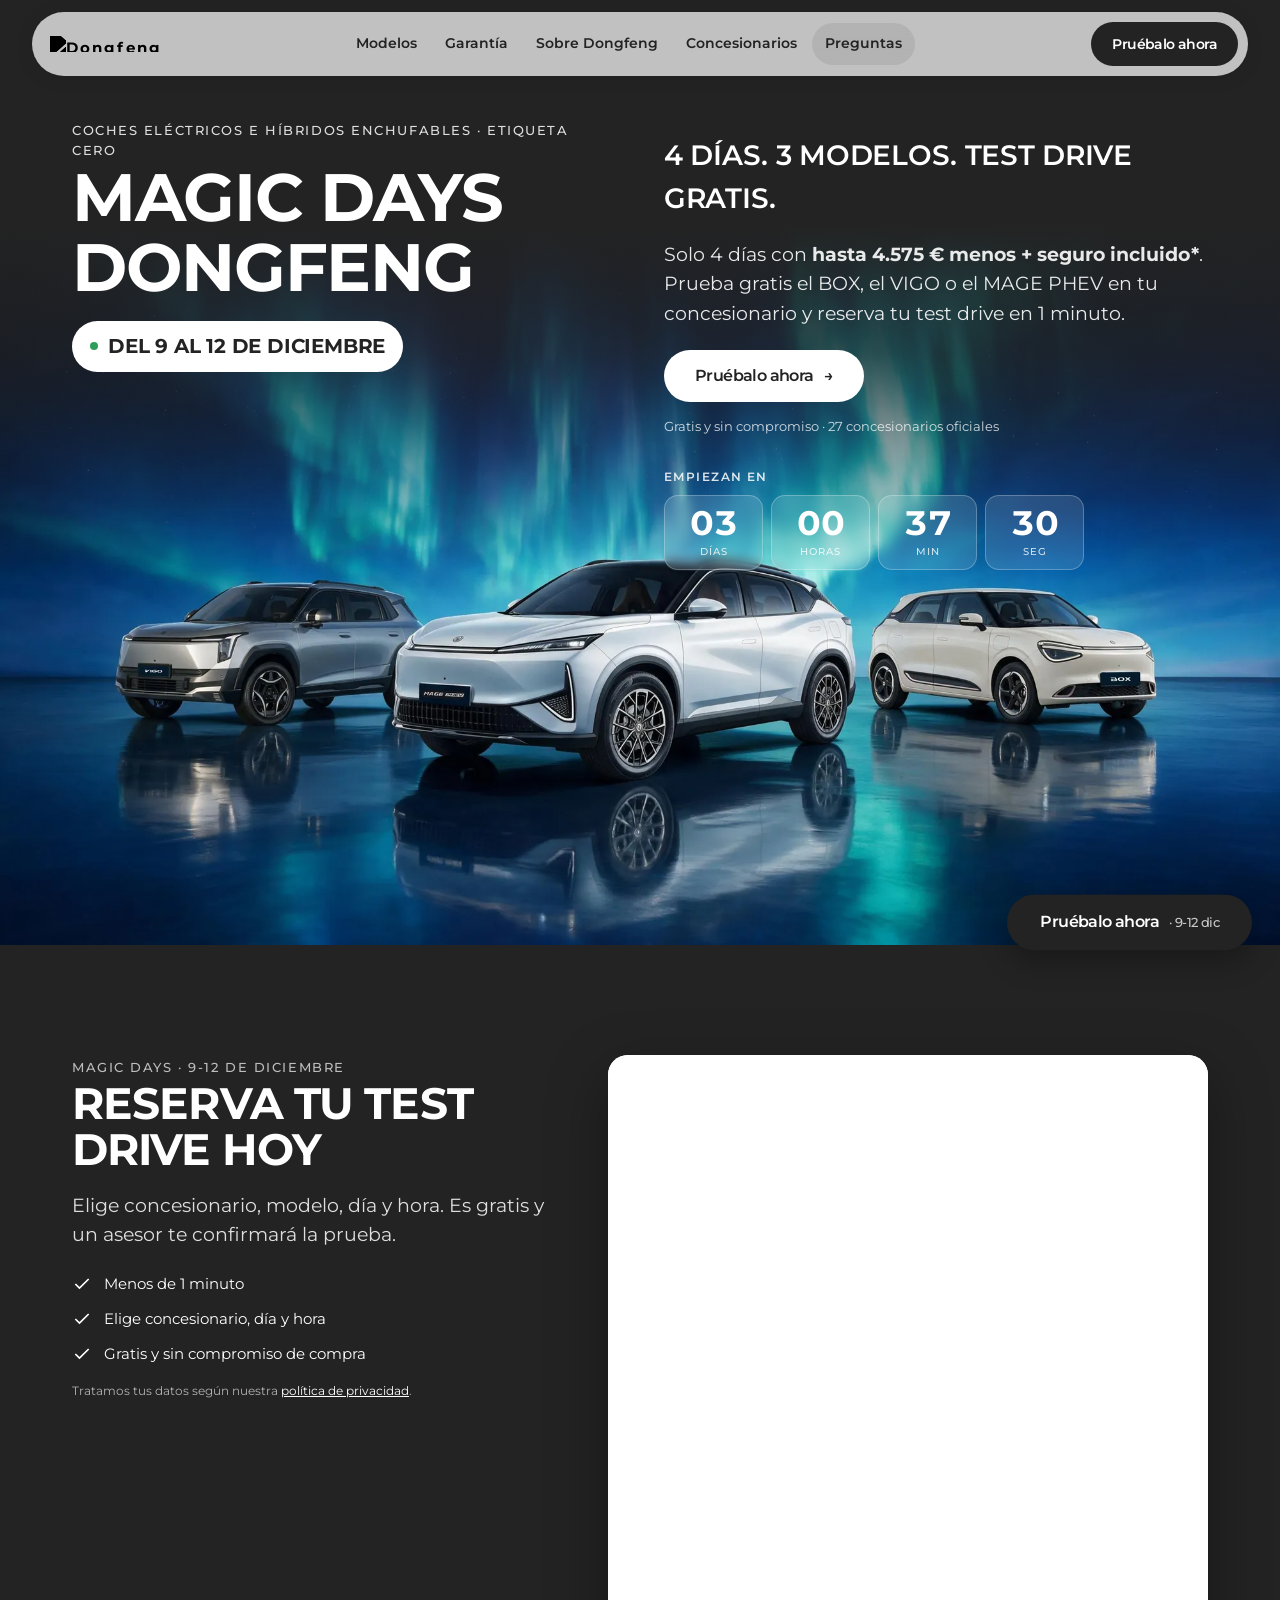
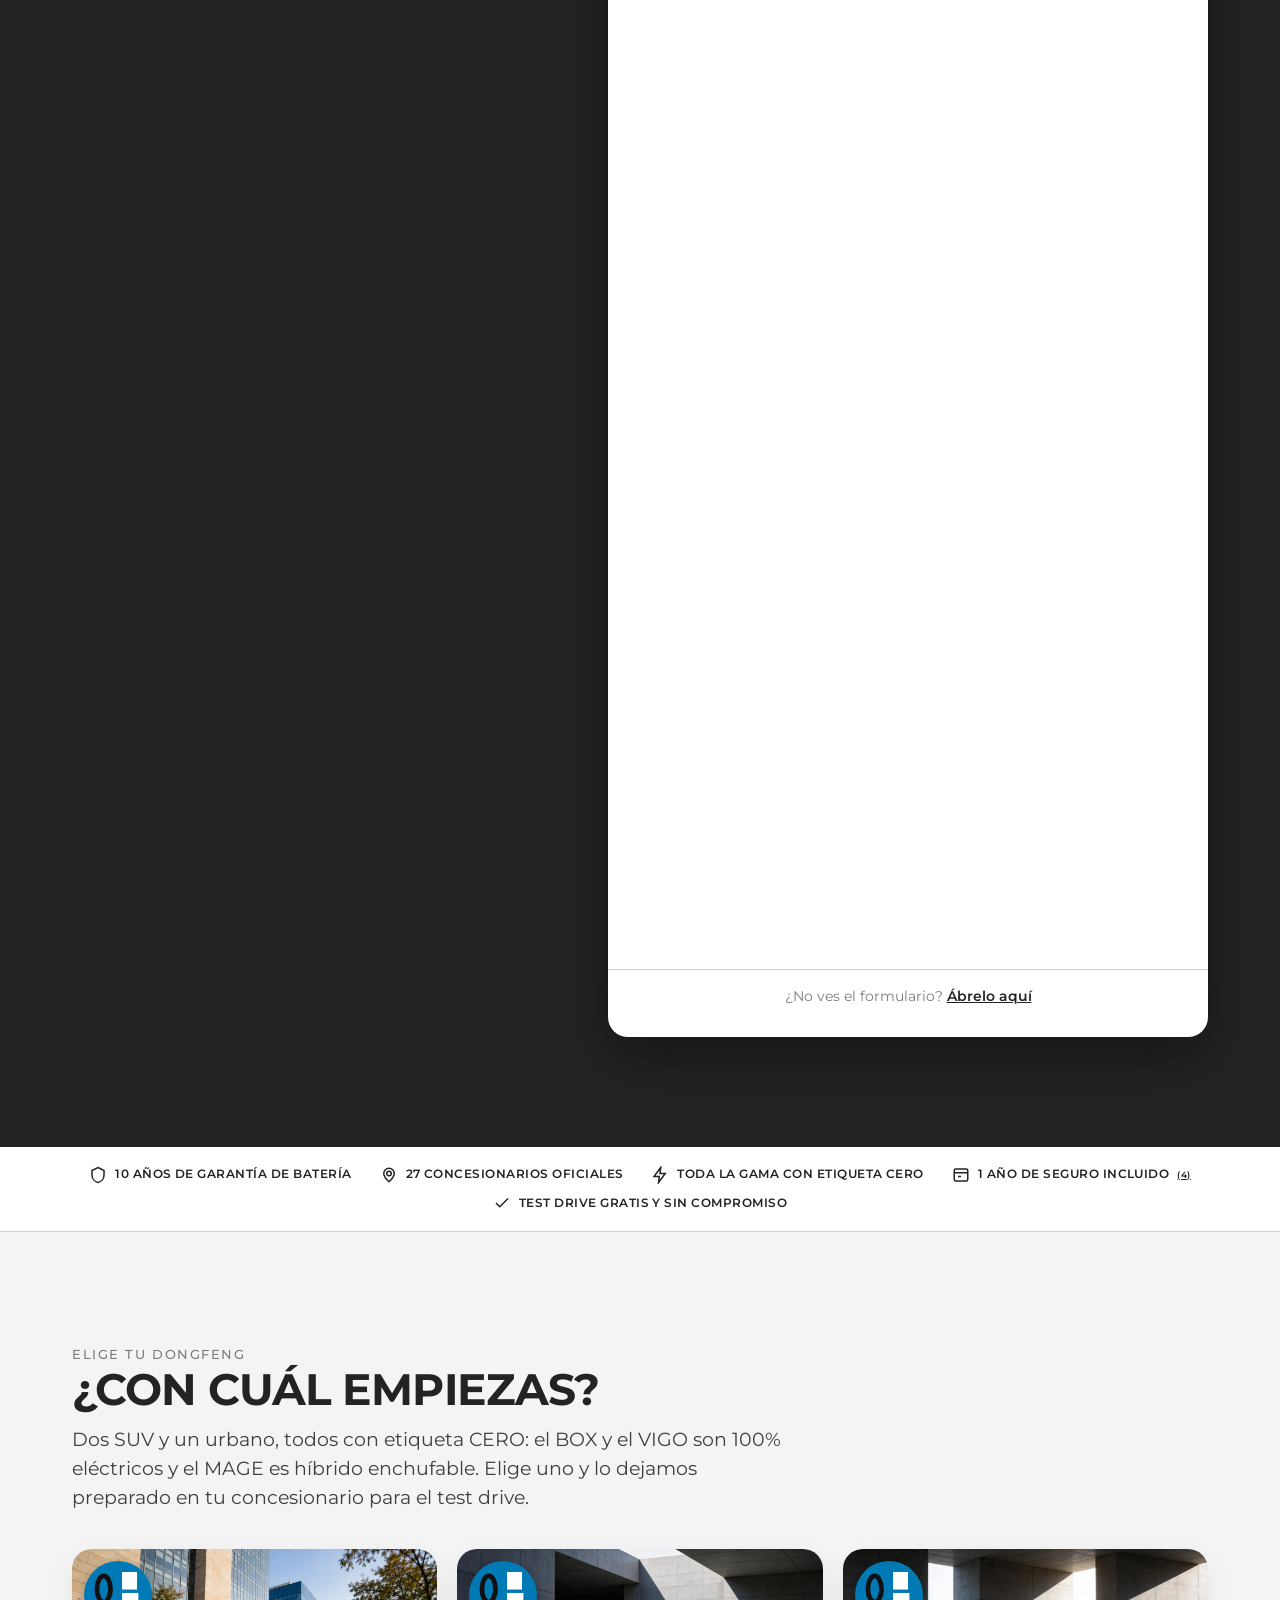
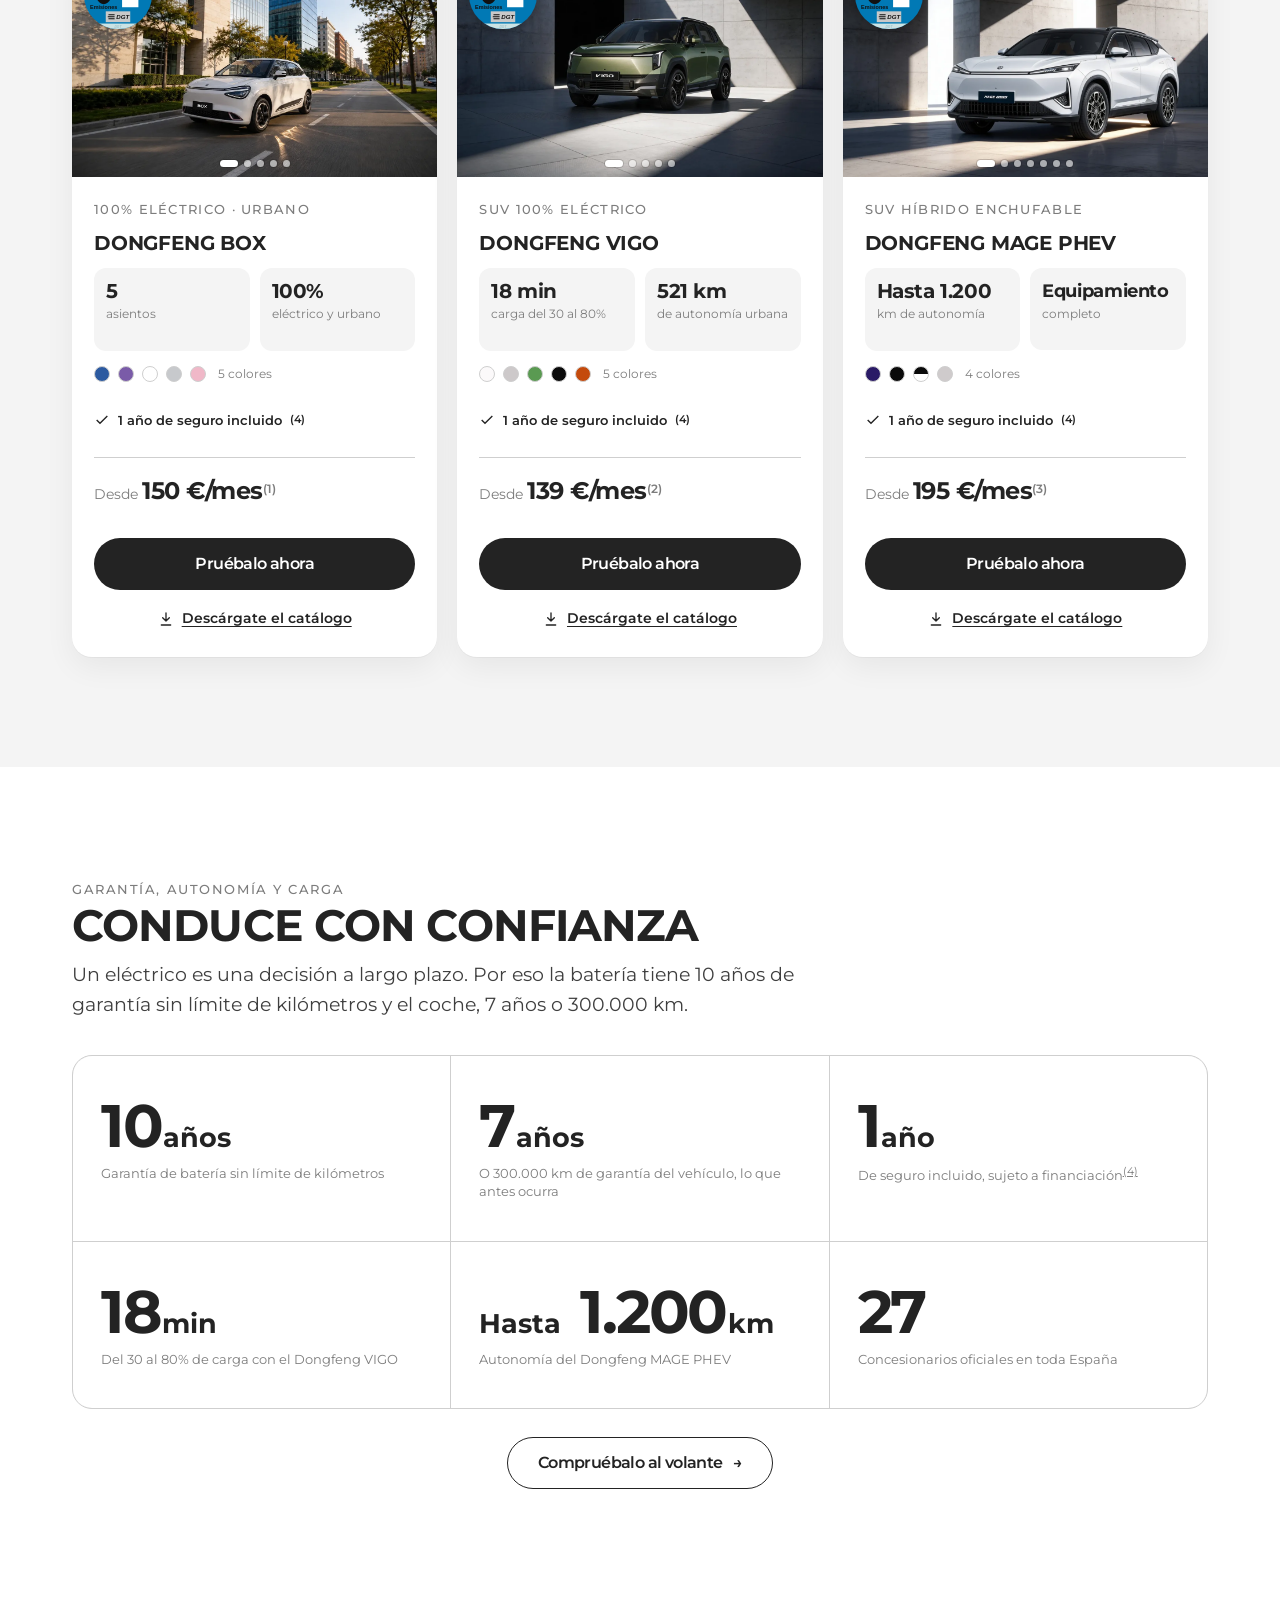
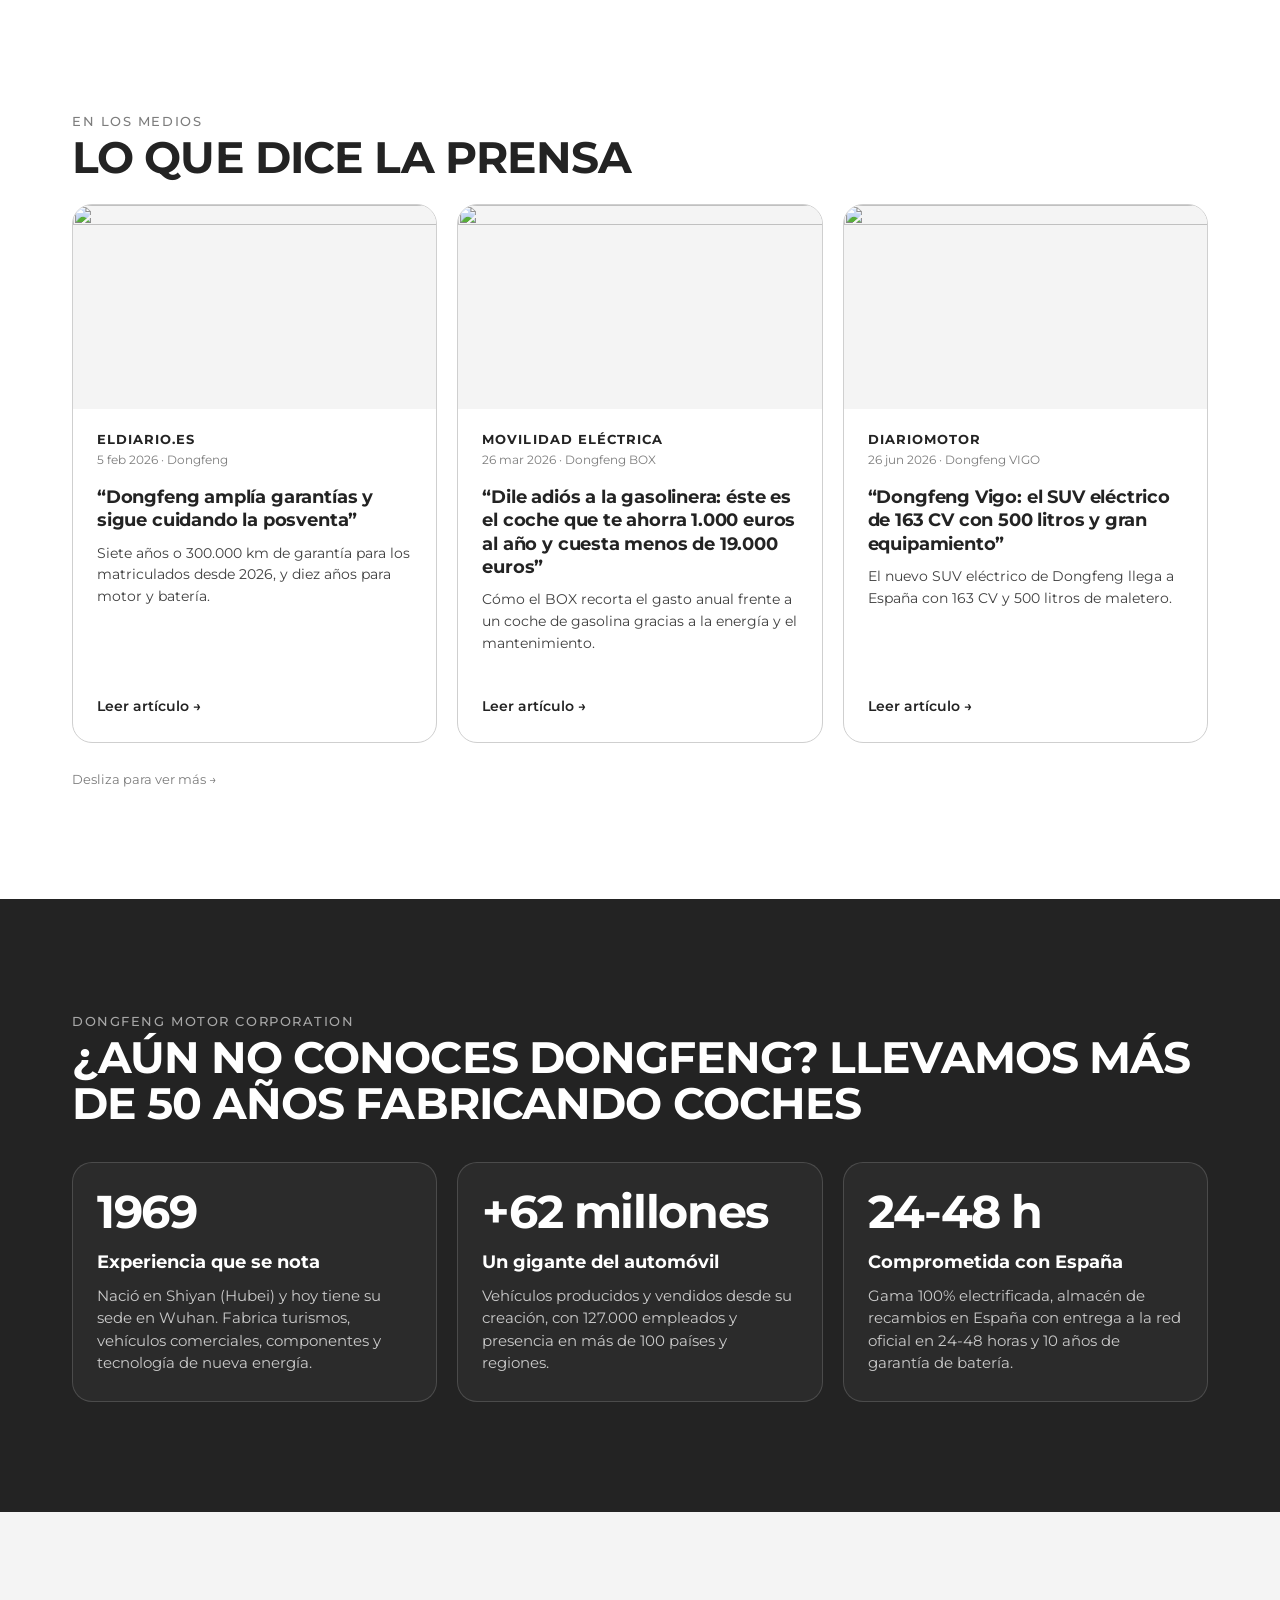
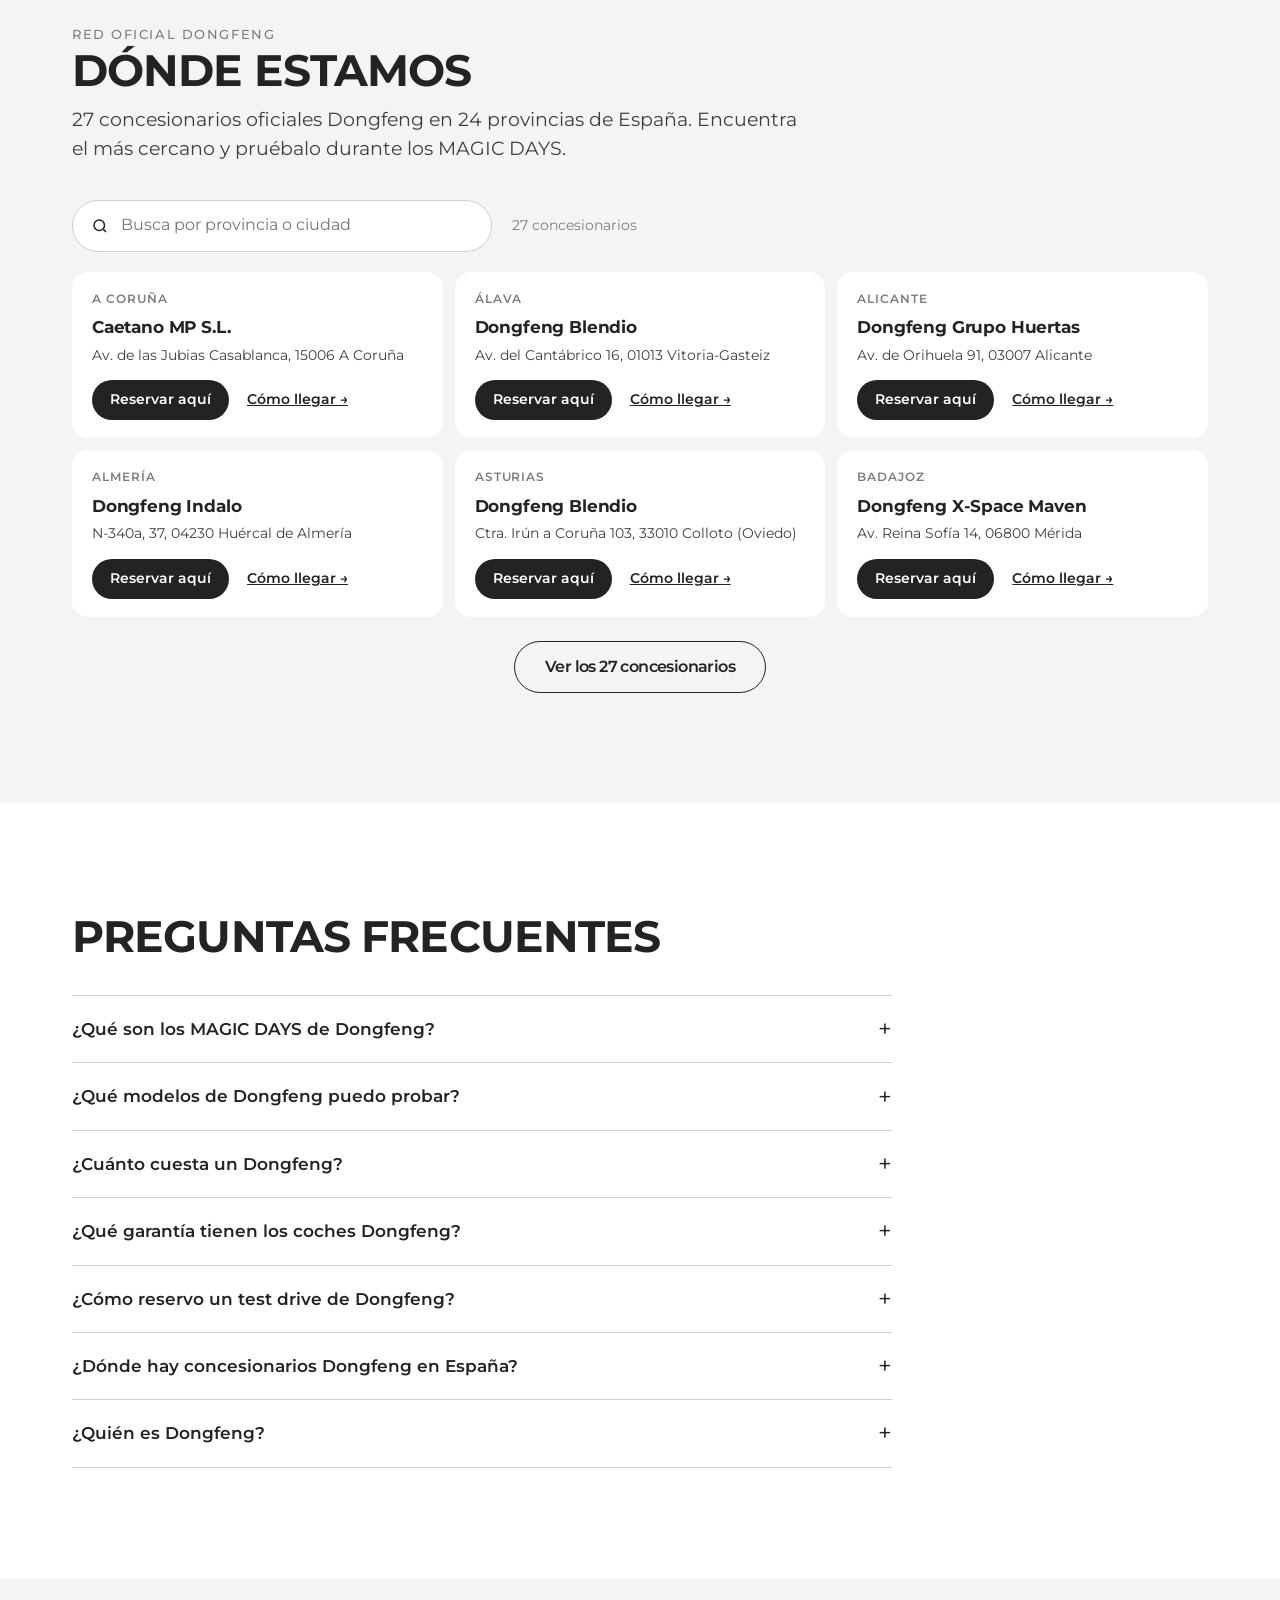
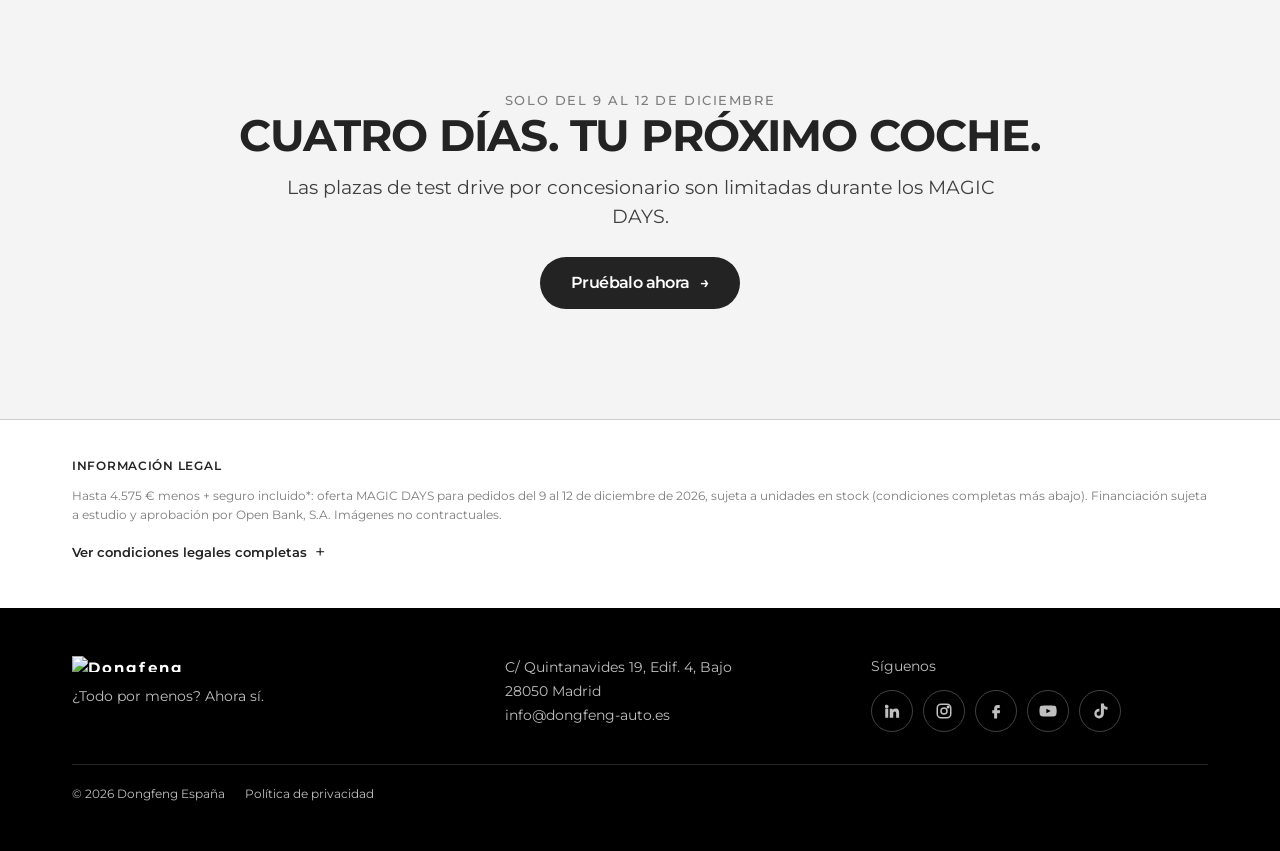
==== commit ca0df7d6: "Magic Days: margen de altura del iframe del formulario (en móvil se quedaba enganchado) y portada co" ====
--- a/index.html
+++ b/index.html
@@ -31,13 +31,13 @@
 <meta property="og:url" content="https://magicdays.dongfeng-auto.es/">
 <meta property="og:title" content="MAGIC DAYS Dongfeng: del 9 al 12 de diciembre">
 <meta property="og:description" content="Test drive gratis del BOX, VIGO y MAGE PHEV en 27 concesionarios. Toda la gama con etiqueta CERO y 10 años de garantía de batería.">
-<meta property="og:image" content="https://magicdays.dongfeng-auto.es/img/og-portada-23nov.jpg">
+<meta property="og:image" content="https://magicdays.dongfeng-auto.es/img/og-portada-24nov.jpg">
 <meta property="og:image:width" content="1200">
 <meta property="og:image:height" content="675">
 <meta property="og:image:alt" content="Dongfeng BOX, VIGO y MAGE PHEV">
 <meta name="twitter:card" content="summary_large_image">
 <meta name="twitter:title" content="MAGIC DAYS Dongfeng: del 9 al 12 de diciembre">
-<meta name="twitter:image" content="https://magicdays.dongfeng-auto.es/img/og-portada-23nov.jpg">
+<meta name="twitter:image" content="https://magicdays.dongfeng-auto.es/img/og-portada-24nov.jpg">
 <!-- Datos estructurados para buscadores y asistentes de IA: evento, modelos y preguntas frecuentes -->
 <script type="application/ld+json">
 {
@@ -60,7 +60,7 @@
       "eventStatus": "https://schema.org/EventScheduled",
       "eventAttendanceMode": "https://schema.org/OfflineEventAttendanceMode",
       "url": "https://magicdays.dongfeng-auto.es/",
-      "image": "https://magicdays.dongfeng-auto.es/img/portada-magic-days.webp",
+      "image": "https://magicdays.dongfeng-auto.es/img/portada-magic-days-24nov.webp",
       "location": {
         "@type": "Place",
         "name": "Red de 27 concesionarios oficiales Dongfeng en España",
@@ -315,7 +315,7 @@
 .form-frame-wrap{position:relative;background:var(--df-white)}
 /* Altura generosa para que el formulario completo quepa sin doble scroll.
    Si el Apps Script envía su altura por postMessage, el JS la ajusta automáticamente. */
-.form-frame{display:block;width:100%;max-width:720px;height:1300px;margin:0 auto;border:0;background:var(--df-white);scroll-margin-top:90px}
+.form-frame{display:block;width:100%;max-width:720px;height:1500px;margin:0 auto;border:0;background:var(--df-white);scroll-margin-top:90px}
 .form-loading{position:absolute;inset:0;display:flex;align-items:flex-start;justify-content:center;padding-top:80px;font-size:14px;color:var(--df-grey-600);pointer-events:none;transition:opacity .3s}
 .form-loading.is-hidden{opacity:0}
 .form-fallback{padding:16px 20px;border-top:1px solid var(--df-grey-300);font-size:14px;text-align:center;color:var(--df-grey-600)}
@@ -544,7 +544,7 @@
   <section class="hero" id="inicio">
     <!-- Imagen de portada (carpeta img/) -->
     <div class="hero__visual">
-      <img src="img/portada-magic-days.webp" alt="Dongfeng BOX, VIGO y MAGE PHEV aparcados juntos bajo una aurora boreal" width="2000" height="1125" fetchpriority="high">
+      <img src="img/portada-magic-days-24nov.webp" alt="Dongfeng BOX, VIGO y MAGE PHEV aparcados juntos bajo una aurora boreal" width="2000" height="1125" fetchpriority="high">
     </div>
     <div class="wrap hero__inner">
       <div class="hero__main">
@@ -1257,7 +1257,7 @@
     if (!/\.googleusercontent\.com$/.test(host)) return;   // solo mensajes del formulario
     var d = e.data || {};
     if (d.type === "dongfeng-td:altura" && d.altura > 200) {
-      frame.style.height = Math.ceil(d.altura) + "px";        // altura automática, sin barras de desplazamiento
+      frame.style.height = (Math.ceil(d.altura) + 48) + "px";   // +48: el formulario mide solo #app y deja ~20 px fuera (BOM antes de #app); sin margen su documento queda con scroll propio y en iOS atrapa el dedo        // altura automática, sin barras de desplazamiento
     }
     if (d.type === "dongfeng-td:reserva") {
       frame.scrollIntoView({ behavior: "smooth", block: "start" });
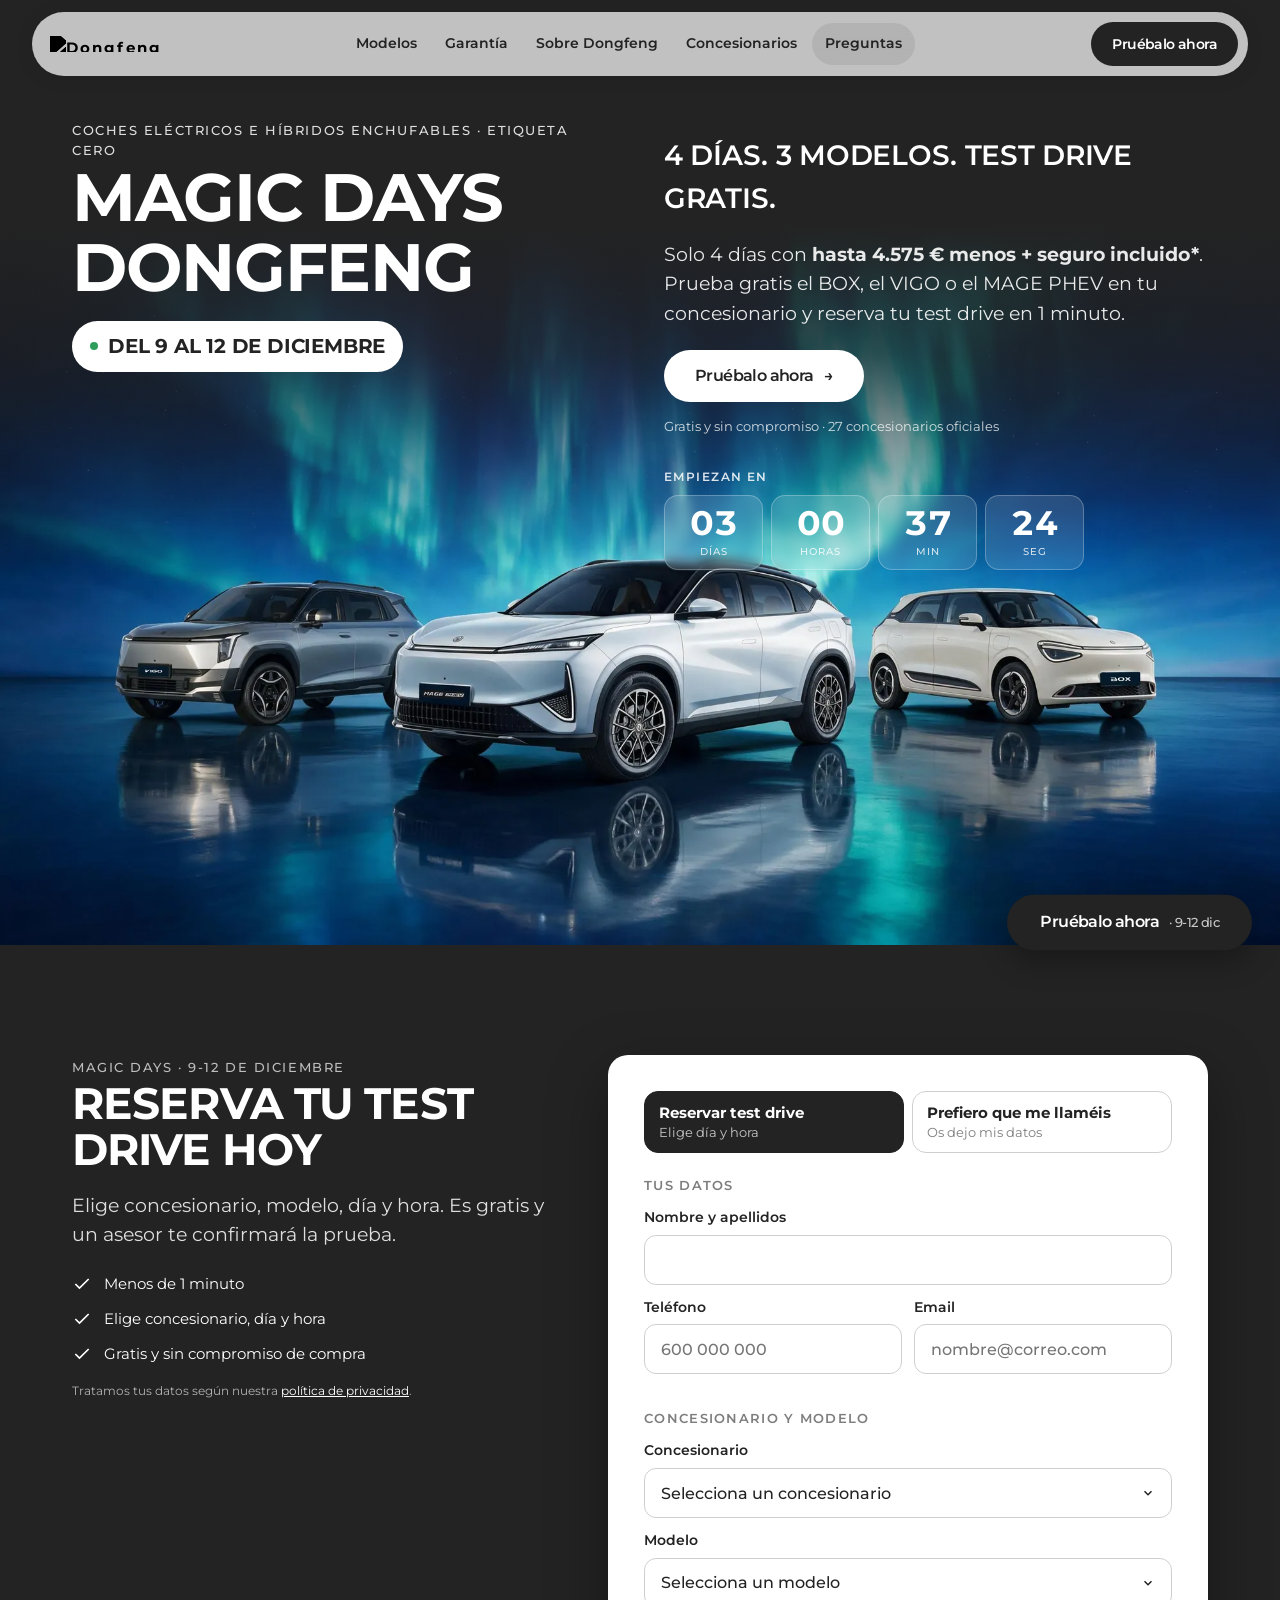
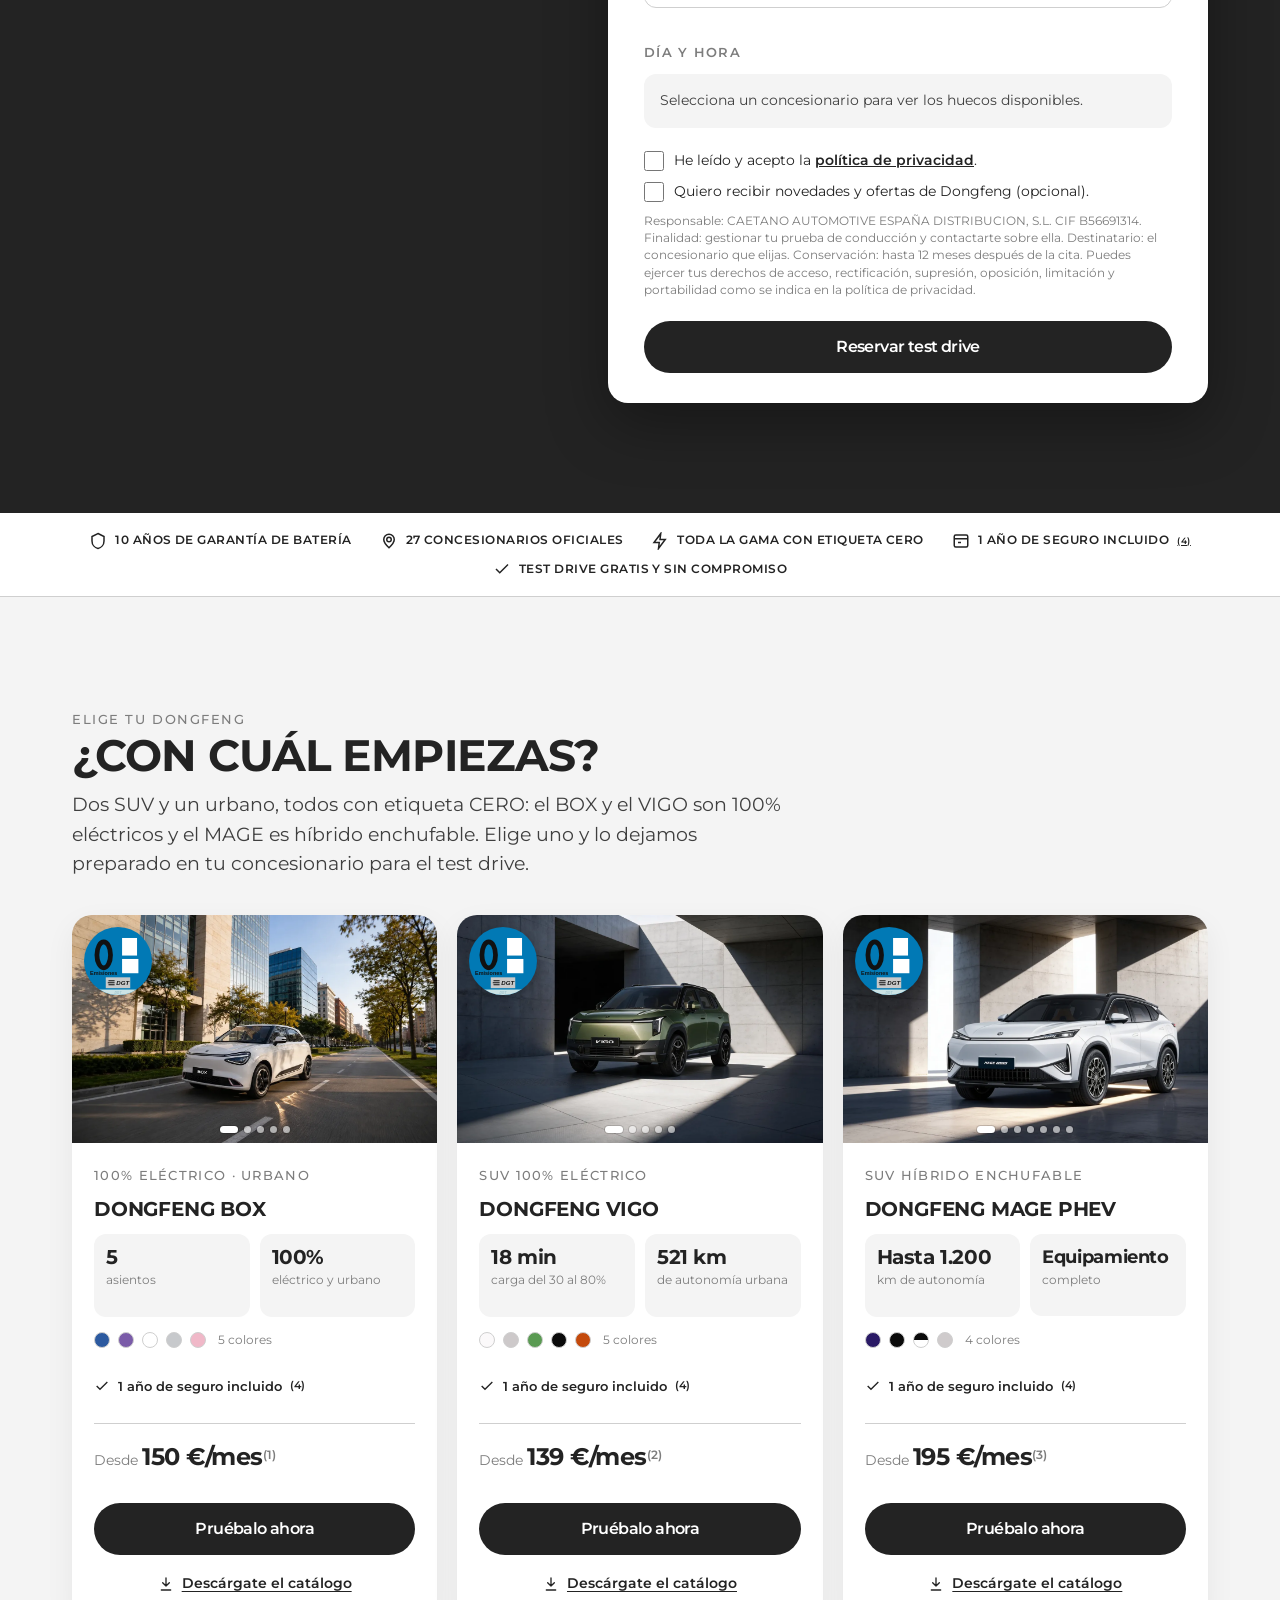
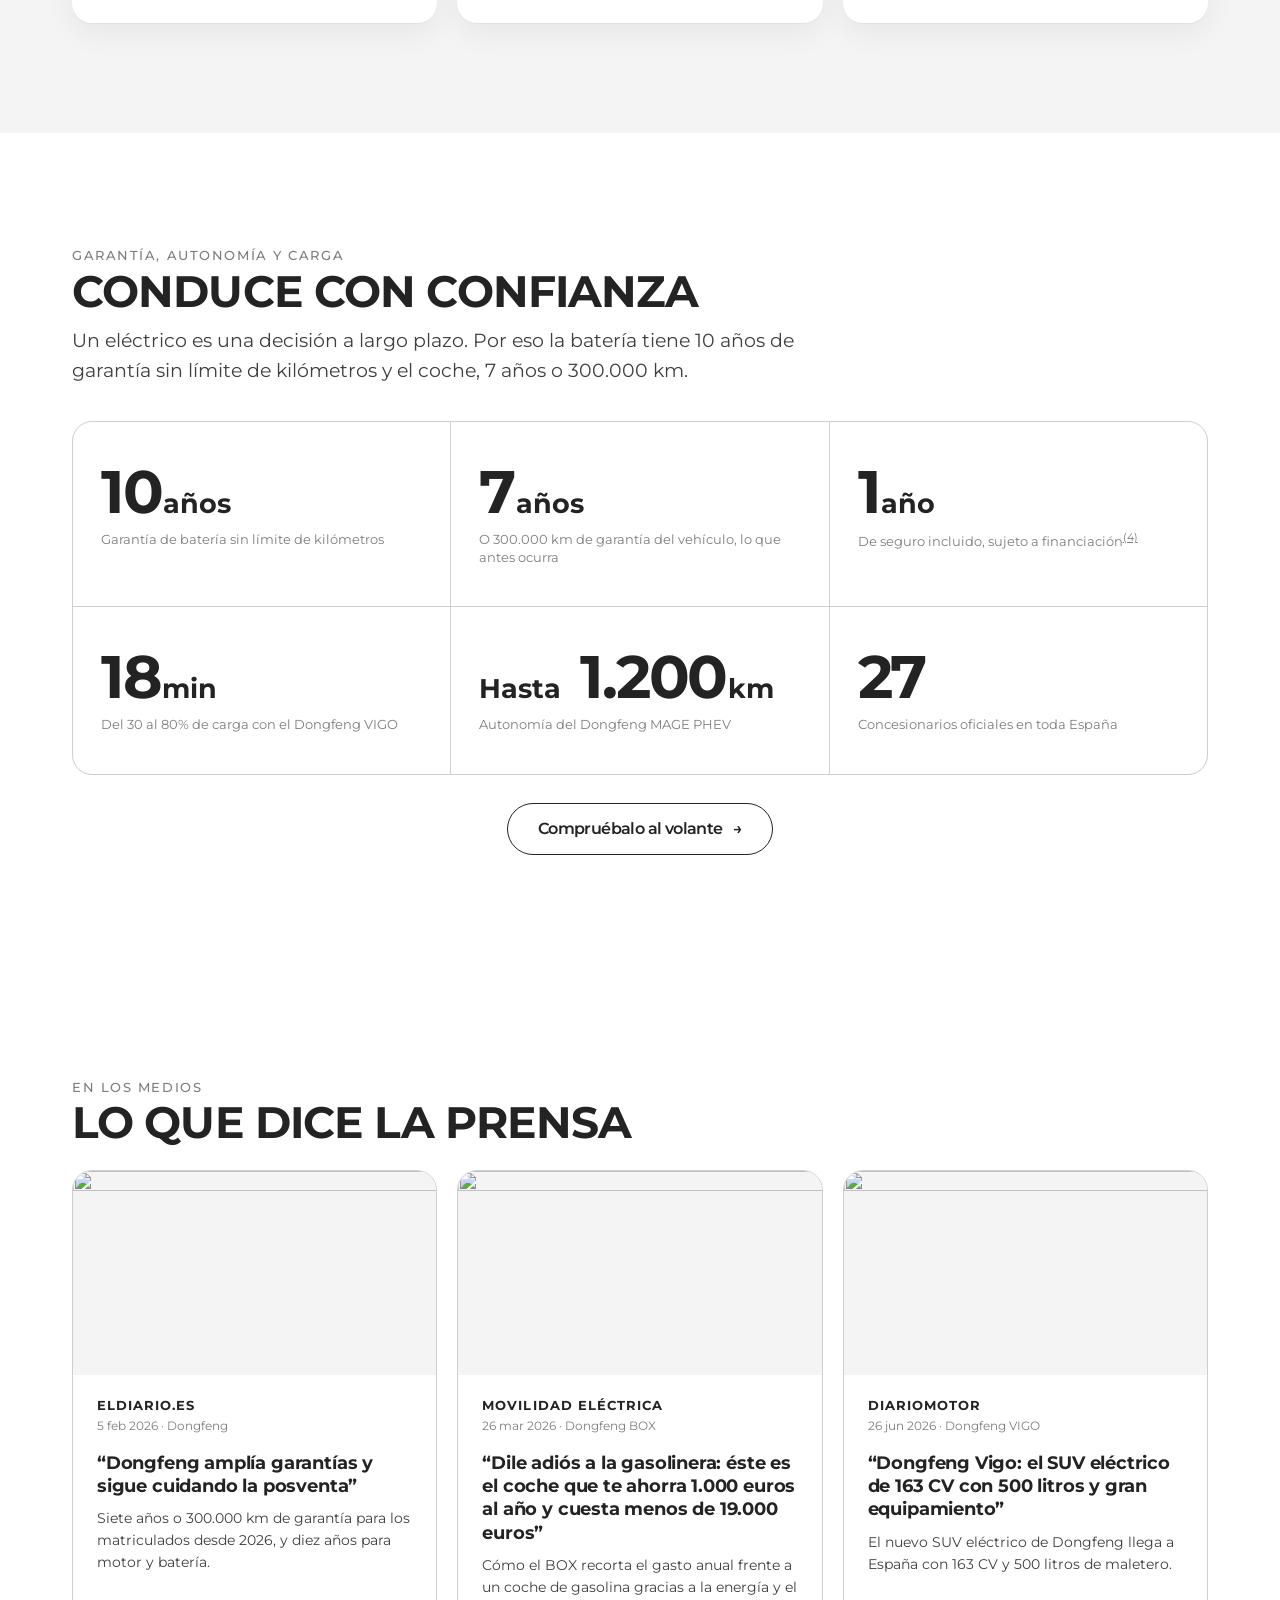
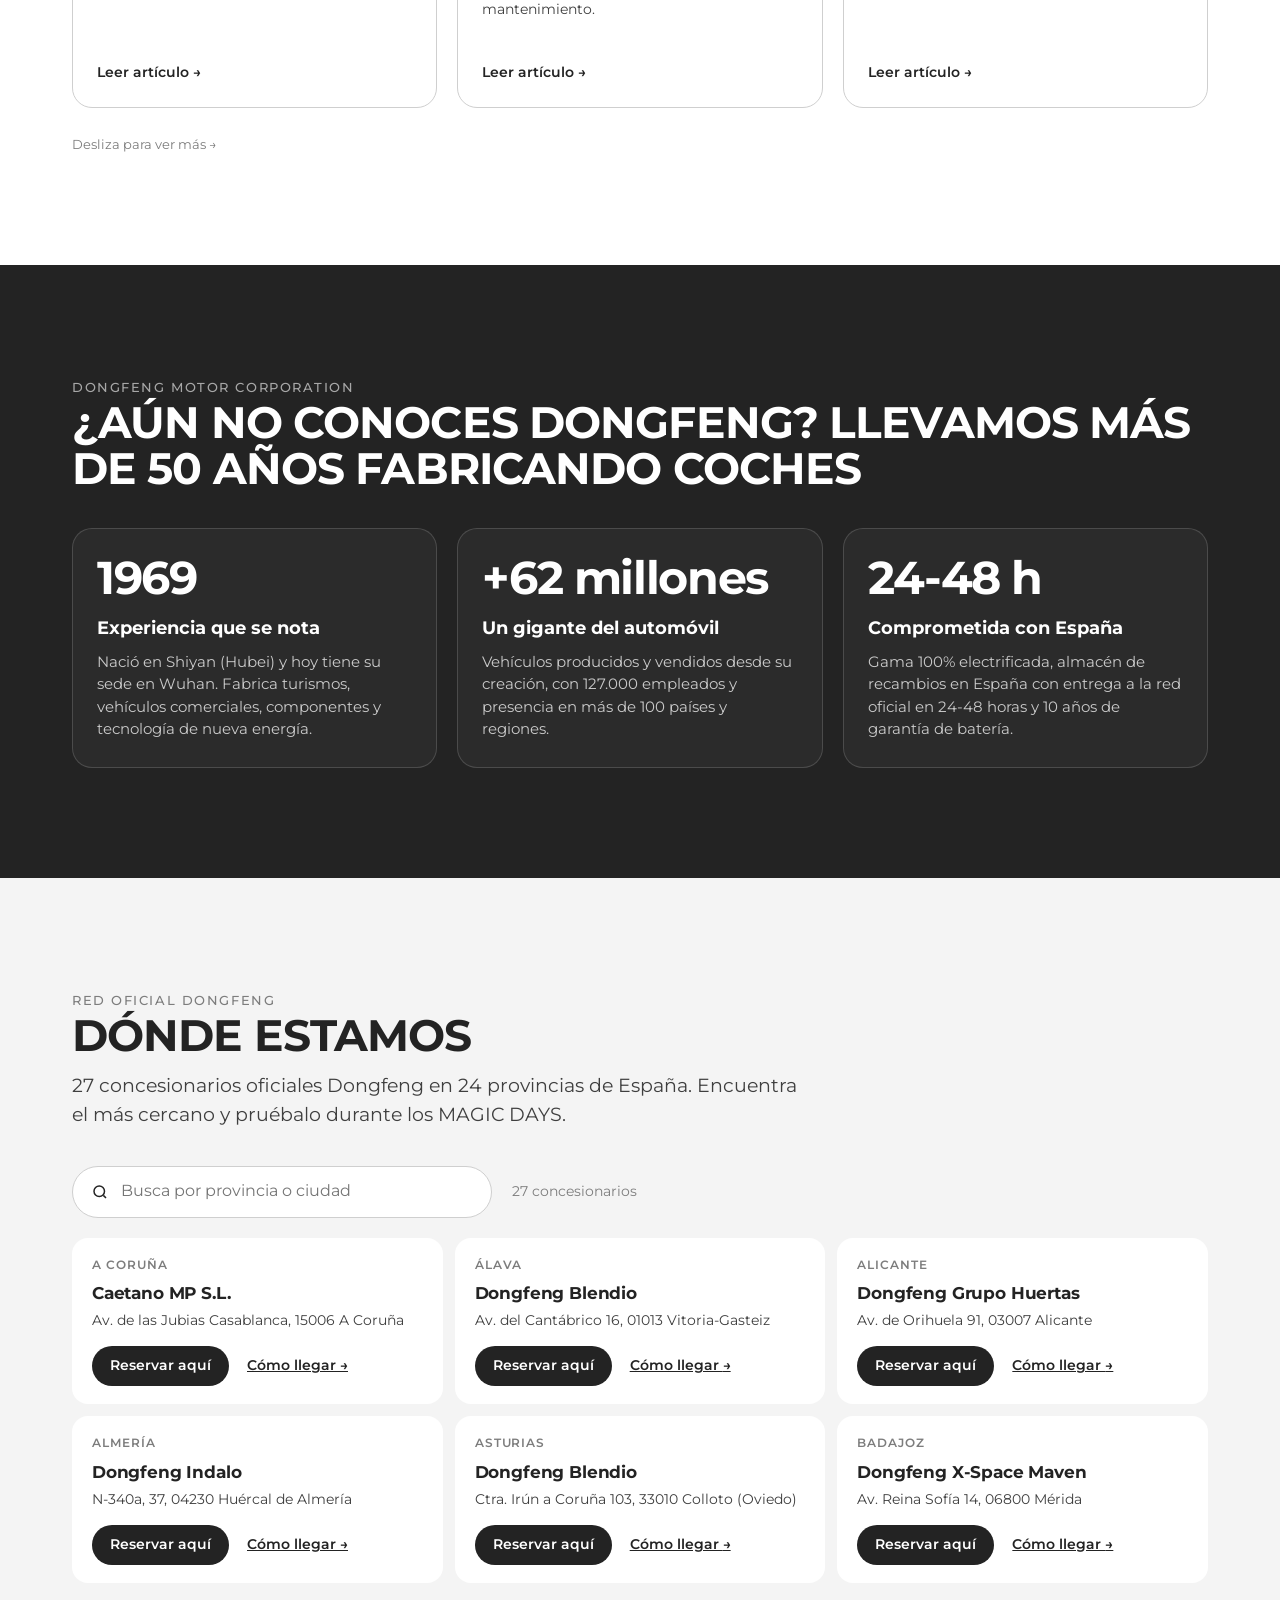
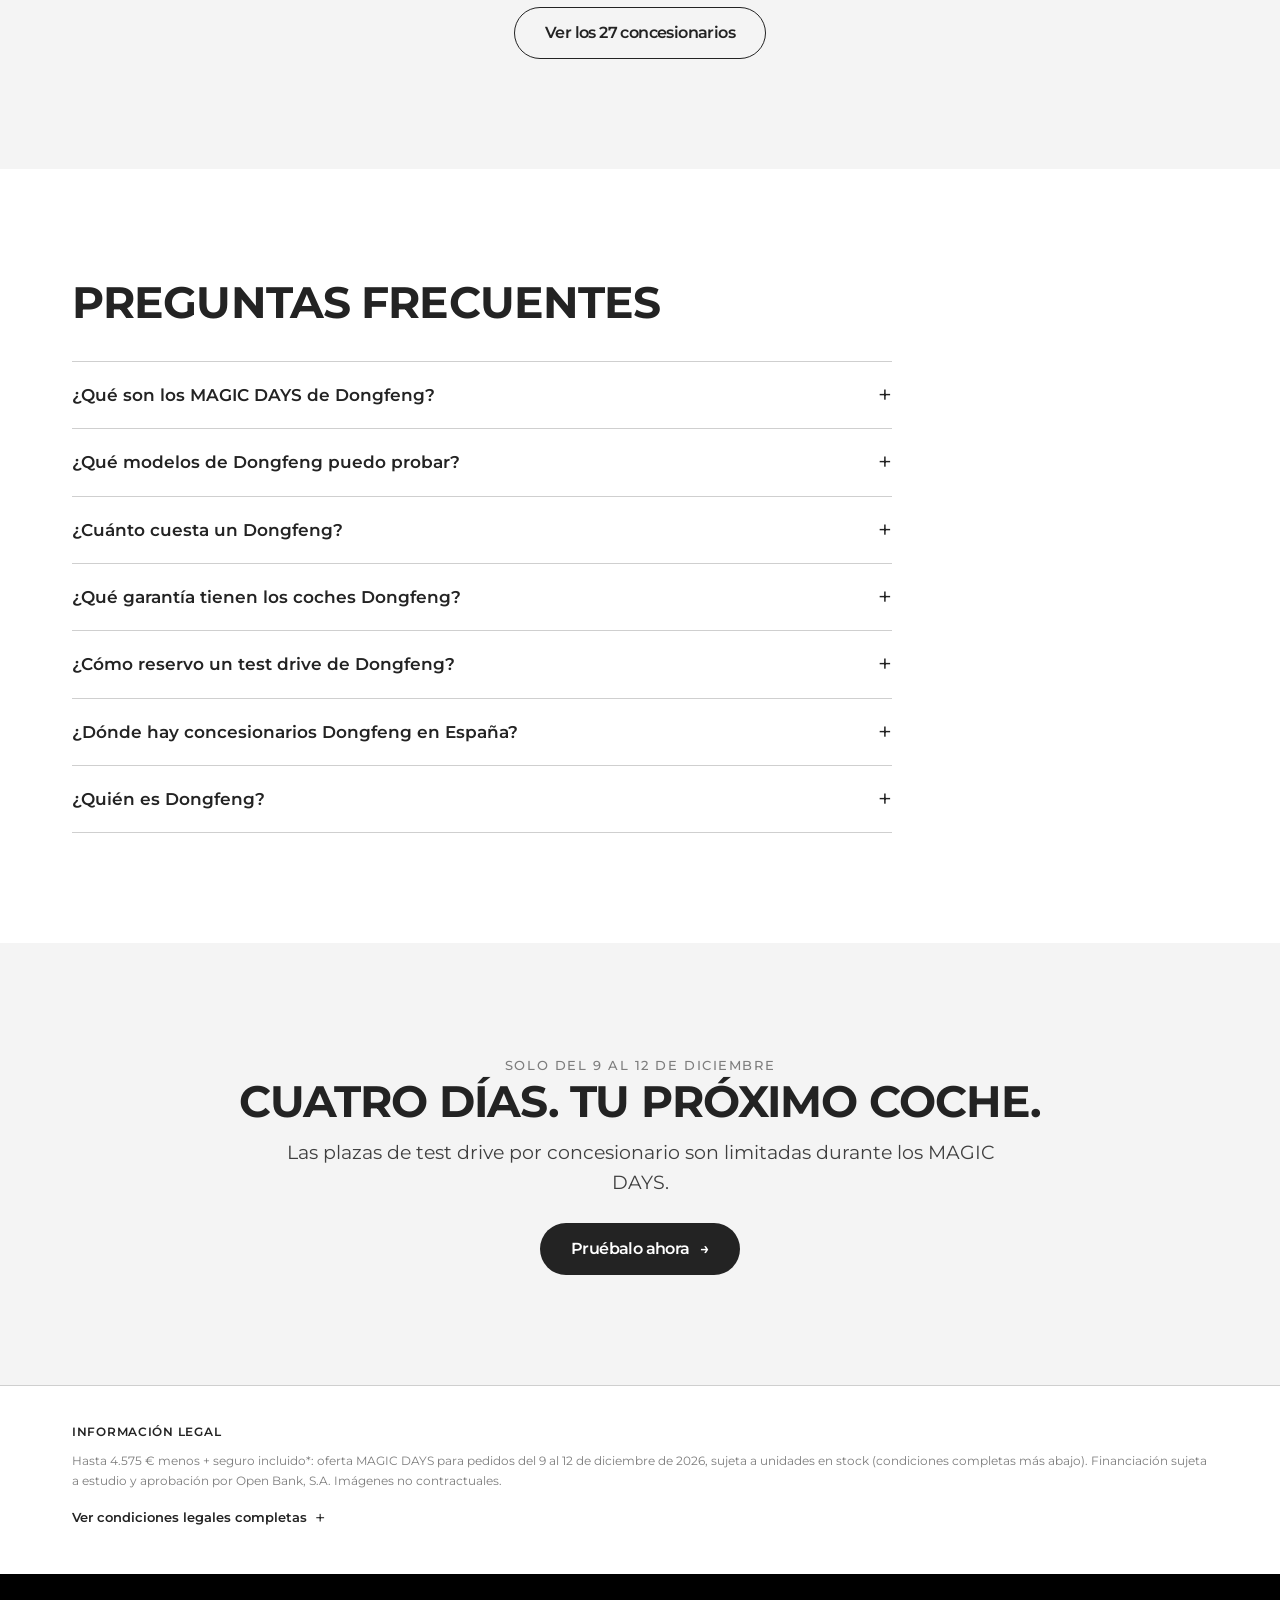
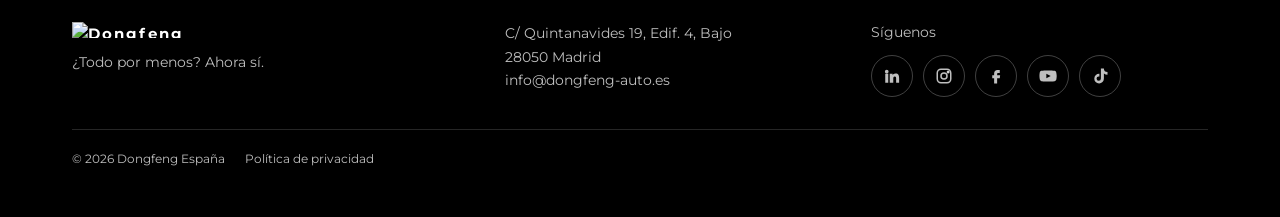
==== commit b863bc75: "Magic Days: formulario propio (sin iframe) con dos vías: reservar test drive o «Prefiero que me llam" ====
--- a/index.html
+++ b/index.html
@@ -475,6 +475,7 @@
   .sticky-cta .btn{width:auto;padding:0 32px}
 }
 </style>
+<link rel="stylesheet" href="formulario.css">
 </head>
 <body>
 <!-- Google Tag Manager (noscript) -->
@@ -591,33 +592,134 @@
       </div>
 
       <div class="form-card">
-        <div class="form-frame-wrap">
-          <!--
-            IMPORTANTE (Google Apps Script):
-            Para que este formulario se pueda embeber en un iframe, el doGet() del Apps Script debe servir la página con:
-              return HtmlService.createHtmlOutputFromFile('Index')
-                .setXFrameOptionsMode(HtmlService.XFrameOptionsMode.ALLOWALL)
-                .addMetaTag('viewport', 'width=device-width, initial-scale=1');
-            Sin ALLOWALL el navegador bloquea el iframe y solo funcionará el enlace de respaldo.
-
-            Parámetros y mensajes del formulario:
-            · La URL lleva ?origen=web-dongfeng y, al elegir modelo, &modelo=BOX | VIGO | MAGE%20PHEV.
-            · Altura automática: el formulario envía {type:'dongfeng-td:altura', altura} y el iframe se ajusta.
-            · Conversión: tras reservar envía {type:'dongfeng-td:reserva', concesionario, modelo};
-              la página vuelve al formulario y lanza "test_drive_reservado" en dataLayer (sin datos personales).
-            · Solo se aceptan mensajes de *.googleusercontent.com.
-          -->
-          <iframe
-            id="df-form"
-            class="form-frame"
-            title="Reserva tu test drive Dongfeng"
-            src="https://script.google.com/macros/s/AKfycbxM80tO62p3YaXukwyRmLZia9tl1GC_YedfIfWZEmVw-yGmt2DOCQw8G9HnF7sA6S9Q/exec?origen=web-dongfeng"
-            loading="lazy"
-            allow="clipboard-write"
-            referrerpolicy="strict-origin-when-cross-origin"></iframe>
-          <div class="form-loading" id="form-loading">Cargando formulario…</div>
+        <!-- Formulario nativo de reserva (sin iframe). Lógica en formulario.js; endpoint en DFF_ENDPOINT. -->
+        <div class="dff" id="dff">
+          <p class="dff-demo" id="dff-demo" hidden>Modo demostración: la disponibilidad es simulada y no se envía ninguna reserva.</p>
+          <form id="dff-form" novalidate>
+            <div class="dff-modo" role="group" aria-label="¿Cómo quieres que te atendamos?">
+              <button type="button" class="dff-modo-op" data-modo="reserva" aria-pressed="true"><strong>Reservar test drive</strong><span>Elige día y hora</span></button>
+              <button type="button" class="dff-modo-op" data-modo="llamada" aria-pressed="false"><strong>Prefiero que me llaméis</strong><span>Os dejo mis datos</span></button>
+            </div>
+            <fieldset>
+              <legend>Tus datos</legend>
+              <div class="dff-campo">
+                <label for="dff-nombre">Nombre y apellidos</label>
+                <input id="dff-nombre" type="text" autocomplete="name" maxlength="80" required aria-describedby="dff-err-nombre">
+                <p class="dff-err" id="dff-err-nombre"></p>
+              </div>
+              <div class="dff-fila2">
+                <div class="dff-campo">
+                  <label for="dff-telefono">Teléfono</label>
+                  <input id="dff-telefono" type="tel" autocomplete="tel" inputmode="tel" maxlength="20" placeholder="600 000 000" required aria-describedby="dff-err-telefono">
+                  <p class="dff-err" id="dff-err-telefono"></p>
+                </div>
+                <div class="dff-campo">
+                  <label for="dff-email">Email</label>
+                  <input id="dff-email" type="email" autocomplete="email" maxlength="120" placeholder="nombre@correo.com" required aria-describedby="dff-err-email">
+                  <p class="dff-err" id="dff-err-email"></p>
+                </div>
+              </div>
+            </fieldset>
+
+            <fieldset>
+              <legend>Concesionario y modelo</legend>
+              <div class="dff-campo">
+                <label for="dff-concesionario">Concesionario</label>
+                <select id="dff-concesionario" required aria-describedby="dff-err-concesionario">
+                  <option value="">Selecciona un concesionario</option>
+                </select>
+                <p class="dff-err" id="dff-err-concesionario"></p>
+              </div>
+              <div class="dff-campo">
+                <label for="dff-modelo">Modelo</label>
+                <select id="dff-modelo" required aria-describedby="dff-err-modelo">
+                  <option value="">Selecciona un modelo</option>
+                </select>
+                <p class="dff-err" id="dff-err-modelo"></p>
+              </div>
+            </fieldset>
+
+            <fieldset id="dff-bloque-franja" hidden>
+              <legend>¿Cuándo te llamamos?</legend>
+              <div class="dff-campo">
+                <label for="dff-franja" class="dff-sr">Mejor momento para llamarte</label>
+                <select id="dff-franja">
+                  <option value="">Cuando sea</option>
+                  <option value="manana">Por la mañana</option>
+                  <option value="tarde">Por la tarde</option>
+                </select>
+              </div>
+            </fieldset>
+
+            <fieldset id="dff-bloque-cita">
+              <legend>Día y hora</legend>
+              <div class="dff-aviso" id="dff-estado" aria-live="polite">Selecciona un concesionario para ver los huecos disponibles.</div>
+              <div id="dff-cita" hidden>
+                <div class="dff-dias" id="dff-dias" role="group" aria-label="Días con disponibilidad"></div>
+                <p class="dff-titulo-dia" id="dff-titulo-dia"></p>
+                <div class="dff-horas" id="dff-horas" role="group" aria-label="Horas disponibles"></div>
+              </div>
+              <p class="dff-err" id="dff-err-cita" role="alert"></p>
+            </fieldset>
+
+            <fieldset>
+              <legend class="dff-sr">Privacidad</legend>
+              <div class="dff-check">
+                <input type="checkbox" id="dff-privacidad" required aria-describedby="dff-err-privacidad">
+                <label for="dff-privacidad">He leído y acepto la <a id="dff-link-privacidad" href="#" target="_blank" rel="noopener">política de privacidad</a>.</label>
+              </div>
+              <p class="dff-err" id="dff-err-privacidad"></p>
+              <div class="dff-check" id="dff-bloque-comercial" hidden>
+                <input type="checkbox" id="dff-comercial">
+                <label for="dff-comercial">Quiero recibir novedades y ofertas de Dongfeng (opcional).</label>
+              </div>
+              <p class="dff-legal" id="dff-legal"></p>
+            </fieldset>
+
+            <div class="dff-hp" aria-hidden="true">
+              <label for="dff-web">No rellenes este campo</label>
+              <input id="dff-web" type="text" tabindex="-1" autocomplete="off">
+            </div>
+
+            <p class="dff-err dff-general" id="dff-err-general" role="alert"></p>
+            <button class="btn btn--primary dff-enviar" id="dff-enviar" type="submit">Reservar test drive</button>
+            <p class="dff-resumen" id="dff-resumen"></p>
+          </form>
+
+          <section class="dff-ok" id="dff-ok" hidden tabindex="-1" aria-live="polite">
+            <div class="dff-ok-hero" id="dff-ok-hero">
+              <img id="dff-ok-img" alt="">
+              <span class="dff-sello"><span aria-hidden="true">✓</span> Reserva confirmada</span>
+            </div>
+            <h3 class="h-md" id="dff-ok-titulo">¡Te esperamos!</h3>
+            <p class="dff-ok-modelo" id="dff-ok-modelo"></p>
+            <div class="dff-tarjetas" id="dff-ok-tarjetas"></div>
+            <div class="dff-acciones">
+              <a class="btn btn--primary" id="dff-ok-agenda" target="_blank" rel="noopener">Añadir a mi calendario</a>
+              <a class="btn btn--ghost" id="dff-ok-mapa" target="_blank" rel="noopener">Cómo llegar</a>
+            </div>
+            <div class="dff-catalogo" id="dff-ok-catalogo" hidden>
+              <div>
+                <strong id="dff-ok-catalogo-titulo">Catálogo</strong>
+                <span>Descubre todos los detalles, el equipamiento y los acabados antes de tu prueba.</span>
+              </div>
+              <a class="btn btn--ghost" id="dff-ok-catalogo-enlace" target="_blank" rel="noopener">Ver catálogo (PDF)</a>
+            </div>
+            <div class="dff-nota">
+              <strong>Antes de venir</strong>
+              <ul id="dff-ok-nota"></ul>
+            </div>
+            <button type="button" class="dff-enlace" id="dff-otra">Hacer otra reserva</button>
+          </section>
+
+          <section class="dff-ok" id="dff-ok-llamada" hidden tabindex="-1" aria-live="polite">
+            <span class="dff-sello dff-sello--suelto"><span aria-hidden="true">✓</span> Solicitud recibida</span>
+            <h3 class="h-md" id="dff-ll-titulo">¡Gracias!</h3>
+            <p class="dff-ll-texto" id="dff-ll-texto"></p>
+            <div class="dff-tarjetas" id="dff-ll-tarjetas"></div>
+            <button type="button" class="dff-enlace" id="dff-ll-volver">Volver al formulario</button>
+          </section>
         </div>
-        <p class="form-fallback">¿No ves el formulario? <a id="form-fallback-link" href="https://script.google.com/macros/s/AKfycbxM80tO62p3YaXukwyRmLZia9tl1GC_YedfIfWZEmVw-yGmt2DOCQw8G9HnF7sA6S9Q/exec?origen=web-dongfeng" target="_blank" rel="noopener">Ábrelo aquí</a></p>
       </div>
     </div>
   </section>
@@ -1055,30 +1157,18 @@
   if (tick()) { var timer = setInterval(function(){ if (!tick()) clearInterval(timer); }, 1000); }
 
   /* ---------- Preselección de modelo y tracking de CTA ---------- */
-  var frame = document.getElementById("df-form");
-  var fallback = document.getElementById("form-fallback-link");
   var pill = document.getElementById("model-pill");
-  var loading = document.getElementById("form-loading");
-  var sel = { modelo: null, concesionario: null };
-
-  frame.addEventListener("load", function(){ loading.classList.add("is-hidden"); });
-
-  // Recarga el formulario con modelo y/o concesionario preseleccionados.
-  // El formulario debe leer ?modelo= y ?concesionario= (este último: acordar con quien mantiene el Apps Script).
+  var sel = { modelo: null, concesionario: null, dealer: null };
+  // Preselección en el formulario nativo (formulario.js expone window.DFF).
   function setSelection(key, value){
     if (!value || sel[key] === value) return;
     sel[key] = value;
-    var url = FORM_URL + "?origen=web-dongfeng";
-    if (sel.modelo) url += "&modelo=" + encodeURIComponent(sel.modelo);
-    if (sel.concesionario) url += "&concesionario=" + encodeURIComponent(sel.concesionario);
-    loading.classList.remove("is-hidden");
-    frame.src = url;
-    fallback.href = url;
     var parts = [];
     if (sel.modelo) parts.push("Dongfeng " + sel.modelo);
     if (sel.concesionario) parts.push(sel.concesionario);
     pill.textContent = "Has elegido: " + parts.join(" · ");
     pill.classList.add("is-visible");
+    if (window.DFF) window.DFF.preseleccionar(key === "modelo" ? { modelo: value } : (sel.dealer || {}));
   }
   function setModel(model){ setSelection("modelo", model); }
 
@@ -1092,6 +1182,8 @@
     book.className = "dealer__book js-cta";
     book.href = "#reserva";
     book.setAttribute("data-dealer", name);
+    book.setAttribute("data-prov", li.querySelector(".dealer__prov").textContent);
+    book.setAttribute("data-dir", li.querySelector("p") ? li.querySelector("p").textContent : "");
     book.textContent = "Reservar aquí";
     li.insertBefore(wrap, maps);
     wrap.appendChild(book);
@@ -1108,6 +1200,7 @@
       document.getElementById("reserva").scrollIntoView({ behavior: smooth ? "smooth" : "auto" });
       if (history.replaceState) history.replaceState(null, "", "#reserva");
       window.dataLayer.push({ event: "cta_click", cta_location: a.closest("section,header,div[id]") ? (a.closest("section,header,div[id]").id || "header") : "", model: model || "", concesionario: dealer || "" });
+      if (dealer) sel.dealer = { provincia: a.getAttribute("data-prov"), direccion: a.getAttribute("data-dir") };
       setModel(model);
       setSelection("concesionario", dealer);
     });
@@ -1251,21 +1344,7 @@
   }
 
   /* ---------- Altura automática y conversión vía postMessage ---------- */
-  window.addEventListener("message", function(e){
-    var host = "";
-    try { host = new URL(e.origin).hostname; } catch (err) { return; }
-    if (!/\.googleusercontent\.com$/.test(host)) return;   // solo mensajes del formulario
-    var d = e.data || {};
-    if (d.type === "dongfeng-td:altura" && d.altura > 200) {
-      frame.style.height = (Math.ceil(d.altura) + 48) + "px";   // +48: el formulario mide solo #app y deja ~20 px fuera (BOM antes de #app); sin margen su documento queda con scroll propio y en iOS atrapa el dedo        // altura automática, sin barras de desplazamiento
-    }
-    if (d.type === "dongfeng-td:reserva") {
-      frame.scrollIntoView({ behavior: "smooth", block: "start" });
-      // Conversión para Google Tag Manager / GA4 (sin datos personales)
-      window.dataLayer.push({ event: "test_drive_reservado", concesionario: d.concesionario, modelo: d.modelo });
-      window.dataLayer.push({ event: "generate_lead", form_name: "test_drive_magic_days", dealer: d.concesionario || "", model: d.modelo || "" });
-    }
-  });
+  // (formulario nativo) test_drive_reservado y generate_lead los lanza formulario.js tras reservar.
 
   /* ---------- CTA flotante: visible tras el hero, oculto sobre el formulario ---------- */
   var sticky = document.getElementById("sticky-cta");
@@ -1295,5 +1374,7 @@
 // Enlace «*» del hero: abre el legal completo y salta a la nota de la oferta.
 document.querySelectorAll("[data-open-legal]").forEach(function(a){a.addEventListener("click",function(){var d=document.getElementById("legal-details");if(d)d.open=true;});});
 </script>
+<script>window.DFF_ENDPOINT = "https://script.google.com/macros/s/AKfycbxM80tO62p3YaXukwyRmLZia9tl1GC_YedfIfWZEmVw-yGmt2DOCQw8G9HnF7sA6S9Q/exec";</script>
+<script src="formulario.js" defer></script>
 </body>
 </html>
--- a/formulario.css
+++ b/formulario.css
@@ -0,0 +1,76 @@
+/* Formulario nativo de reserva Magic Days: mismas variables y botones que la landing. */
+.dff{padding:28px 22px 24px;font-family:var(--df-font);color:var(--df-ink)}
+@media (min-width:768px){.dff{padding:36px 36px 30px}}
+.dff fieldset{border:0;margin:0 0 22px;padding:0;min-width:0}
+.dff legend{font-size:13px;font-weight:600;letter-spacing:.1em;text-transform:uppercase;color:var(--df-grey-600);margin-bottom:12px;padding:0}
+.dff-sr,.dff-hp{position:absolute!important;width:1px;height:1px;overflow:hidden;clip:rect(0 0 0 0);white-space:nowrap;left:-9999px}
+.dff-campo{margin-bottom:12px}
+.dff-campo label{display:block;font-size:14px;font-weight:600;margin-bottom:6px}
+.dff input[type=text],.dff input[type=tel],.dff input[type=email],.dff select{width:100%;min-height:50px;padding:0 16px;border:1px solid var(--df-grey-300);border-radius:12px;background:var(--df-white);font:500 16px var(--df-font);color:var(--df-ink);-webkit-appearance:none;appearance:none}
+.dff select{background-image:url("data:image/svg+xml,%3Csvg xmlns='http://www.w3.org/2000/svg' width='14' height='14' viewBox='0 0 24 24' fill='none' stroke='%23232323' stroke-width='2.5'%3E%3Cpath d='M6 9l6 6 6-6'/%3E%3C/svg%3E");background-repeat:no-repeat;background-position:right 16px center;padding-right:42px}
+.dff input:focus,.dff select:focus{outline:2px solid var(--df-ink);outline-offset:1px;border-color:var(--df-ink)}
+.dff [aria-invalid=true]{border-color:#c62828}
+.dff-fila2{display:grid;gap:0 12px}
+@media (min-width:560px){.dff-fila2{grid-template-columns:1fr 1fr}}
+.dff-err{margin:6px 0 0;font-size:13px;color:#c62828;min-height:0}
+.dff-err:empty{display:none}
+.dff-general{margin:0 0 12px;padding:12px 14px;border-radius:12px;background:#fdecea}
+.dff-aviso{display:flex;flex-wrap:wrap;align-items:center;gap:10px;padding:16px;border-radius:12px;background:var(--df-grey-100);font-size:14px;color:var(--df-grey-900)}
+.dff-aviso.is-error{background:#fdecea;color:#8e1c1c}
+.dff-aviso button{border:1px solid currentColor;background:transparent;border-radius:999px;padding:6px 14px;font:600 13px var(--df-font);color:inherit;cursor:pointer}
+.dff-spinner{width:16px;height:16px;border:2px solid var(--df-grey-300);border-top-color:var(--df-ink);border-radius:50%;animation:dffgira .8s linear infinite}
+@keyframes dffgira{to{transform:rotate(360deg)}}
+.dff-dias{display:grid;grid-template-columns:repeat(auto-fit,minmax(70px,1fr));gap:8px}
+.dff-dia{display:flex;flex-direction:column;align-items:center;gap:2px;padding:10px 4px;border:1px solid var(--df-grey-300);border-radius:14px;background:var(--df-white);font-family:var(--df-font);color:var(--df-ink);cursor:pointer}
+.dff-dia .dow,.dff-dia .mes{font-size:12px;text-transform:uppercase;letter-spacing:.06em;color:var(--df-grey-600)}
+.dff-dia .num{font-size:22px;font-weight:700}
+.dff-dia[aria-pressed=true]{background:var(--df-ink);border-color:var(--df-ink);color:var(--df-white)}
+.dff-dia[aria-pressed=true] .dow,.dff-dia[aria-pressed=true] .mes{color:rgba(255,255,255,.75)}
+.dff-titulo-dia{margin:16px 0 8px;font-size:14px;font-weight:600}
+.dff-titulo-dia::first-letter{text-transform:uppercase}
+.dff-horas{display:grid;grid-template-columns:repeat(auto-fill,minmax(78px,1fr));gap:8px}
+.dff-hora{min-height:44px;border:1px solid var(--df-grey-300);border-radius:999px;background:var(--df-white);font:600 15px var(--df-font);color:var(--df-ink);cursor:pointer}
+.dff-hora[aria-pressed=true]{background:var(--df-ink);border-color:var(--df-ink);color:var(--df-white)}
+.dff-dia:focus-visible,.dff-hora:focus-visible{outline:2px solid var(--df-ink);outline-offset:2px}
+.dff-check{display:flex;gap:10px;align-items:flex-start;margin-bottom:10px;font-size:14px}
+.dff-check input{flex:none;width:20px;height:20px;margin:1px 0 0;accent-color:var(--df-ink)}
+.dff-check a{color:var(--df-ink);font-weight:600}
+.dff-legal{margin:10px 0 0;font-size:11.5px;line-height:1.5;color:var(--df-grey-600)}
+.dff-enviar{width:100%}
+.dff-enviar[disabled]{opacity:.6;cursor:wait}
+.dff-resumen{margin:10px 0 0;text-align:center;font-size:13px;color:var(--df-grey-600)}
+.dff-resumen:empty{display:none}
+.dff-demo{margin:0 0 18px;padding:10px 14px;border:1px dashed #b26a00;border-radius:12px;background:#fff6e5;color:#7a4800;font-size:13px;font-weight:600}
+/* Confirmación */
+.dff-ok:focus{outline:none}
+.dff-ok-hero{position:relative;margin:0 0 18px;border-radius:16px;overflow:hidden;background:var(--df-grey-100);min-height:70px}
+.dff-ok-hero img{display:block;width:100%;height:auto;max-height:260px;object-fit:contain}
+.dff-ok-hero.sin-foto img{display:none}
+.dff-sello{position:absolute;left:12px;bottom:12px;padding:8px 14px;border-radius:999px;background:var(--df-eco);color:#fff;font-size:13px;font-weight:600}
+.dff-ok-modelo{margin:6px 0 16px;color:var(--df-grey-600)}
+.dff-tarjetas{display:grid;grid-template-columns:1fr 1fr;gap:10px;margin-bottom:18px}
+.dff-tarjeta{padding:14px;border-radius:14px;background:var(--df-grey-100)}
+.dff-tarjeta.ancha{grid-column:1/-1}
+.dff-tarjeta .et{font-size:12px;text-transform:uppercase;letter-spacing:.08em;color:var(--df-grey-600)}
+.dff-tarjeta .val{margin-top:4px;font-size:17px;font-weight:700}
+.dff-tarjeta .val::first-letter{text-transform:uppercase}
+.dff-tarjeta .mini{margin-top:4px;font-size:13px;color:var(--df-grey-600)}
+.dff-acciones{display:grid;gap:10px;margin-bottom:18px}
+@media (min-width:560px){.dff-acciones{grid-template-columns:1fr 1fr}}
+.dff-catalogo{display:grid;gap:12px;padding:16px;border:1px solid var(--df-grey-300);border-radius:14px;margin-bottom:18px;font-size:14px}
+.dff-catalogo strong{display:block;margin-bottom:4px}
+.dff-nota{padding:16px;border-radius:14px;background:var(--df-grey-100);font-size:14px}
+.dff-nota ul{margin:8px 0 0;padding-left:18px}
+.dff-nota li{margin-bottom:4px}
+.dff-enlace{display:block;margin:18px auto 0;border:0;background:none;font:600 14px var(--df-font);color:var(--df-ink);text-decoration:underline;cursor:pointer}
+.dff [hidden]{display:none!important}
+/* Selector reserva / llamada (24-nov) */
+.dff-modo{display:grid;grid-template-columns:1fr 1fr;gap:8px;margin:0 0 22px}
+.dff-modo-op{display:flex;flex-direction:column;align-items:flex-start;gap:3px;padding:12px 14px;border:1px solid var(--df-grey-300);border-radius:14px;background:var(--df-white);font-family:var(--df-font);color:var(--df-ink);text-align:left;cursor:pointer}
+.dff-modo-op strong{font-size:15px;font-weight:700;line-height:1.2}
+.dff-modo-op span{font-size:12.5px;color:var(--df-grey-600)}
+.dff-modo-op[aria-pressed=true]{background:var(--df-ink);border-color:var(--df-ink);color:var(--df-white)}
+.dff-modo-op[aria-pressed=true] span{color:rgba(255,255,255,.75)}
+.dff-modo-op:focus-visible{outline:2px solid var(--df-ink);outline-offset:2px}
+.dff-sello--suelto{position:static;display:inline-block;margin:0 0 14px}
+.dff-ll-texto{margin:6px 0 16px;color:var(--df-grey-600)}
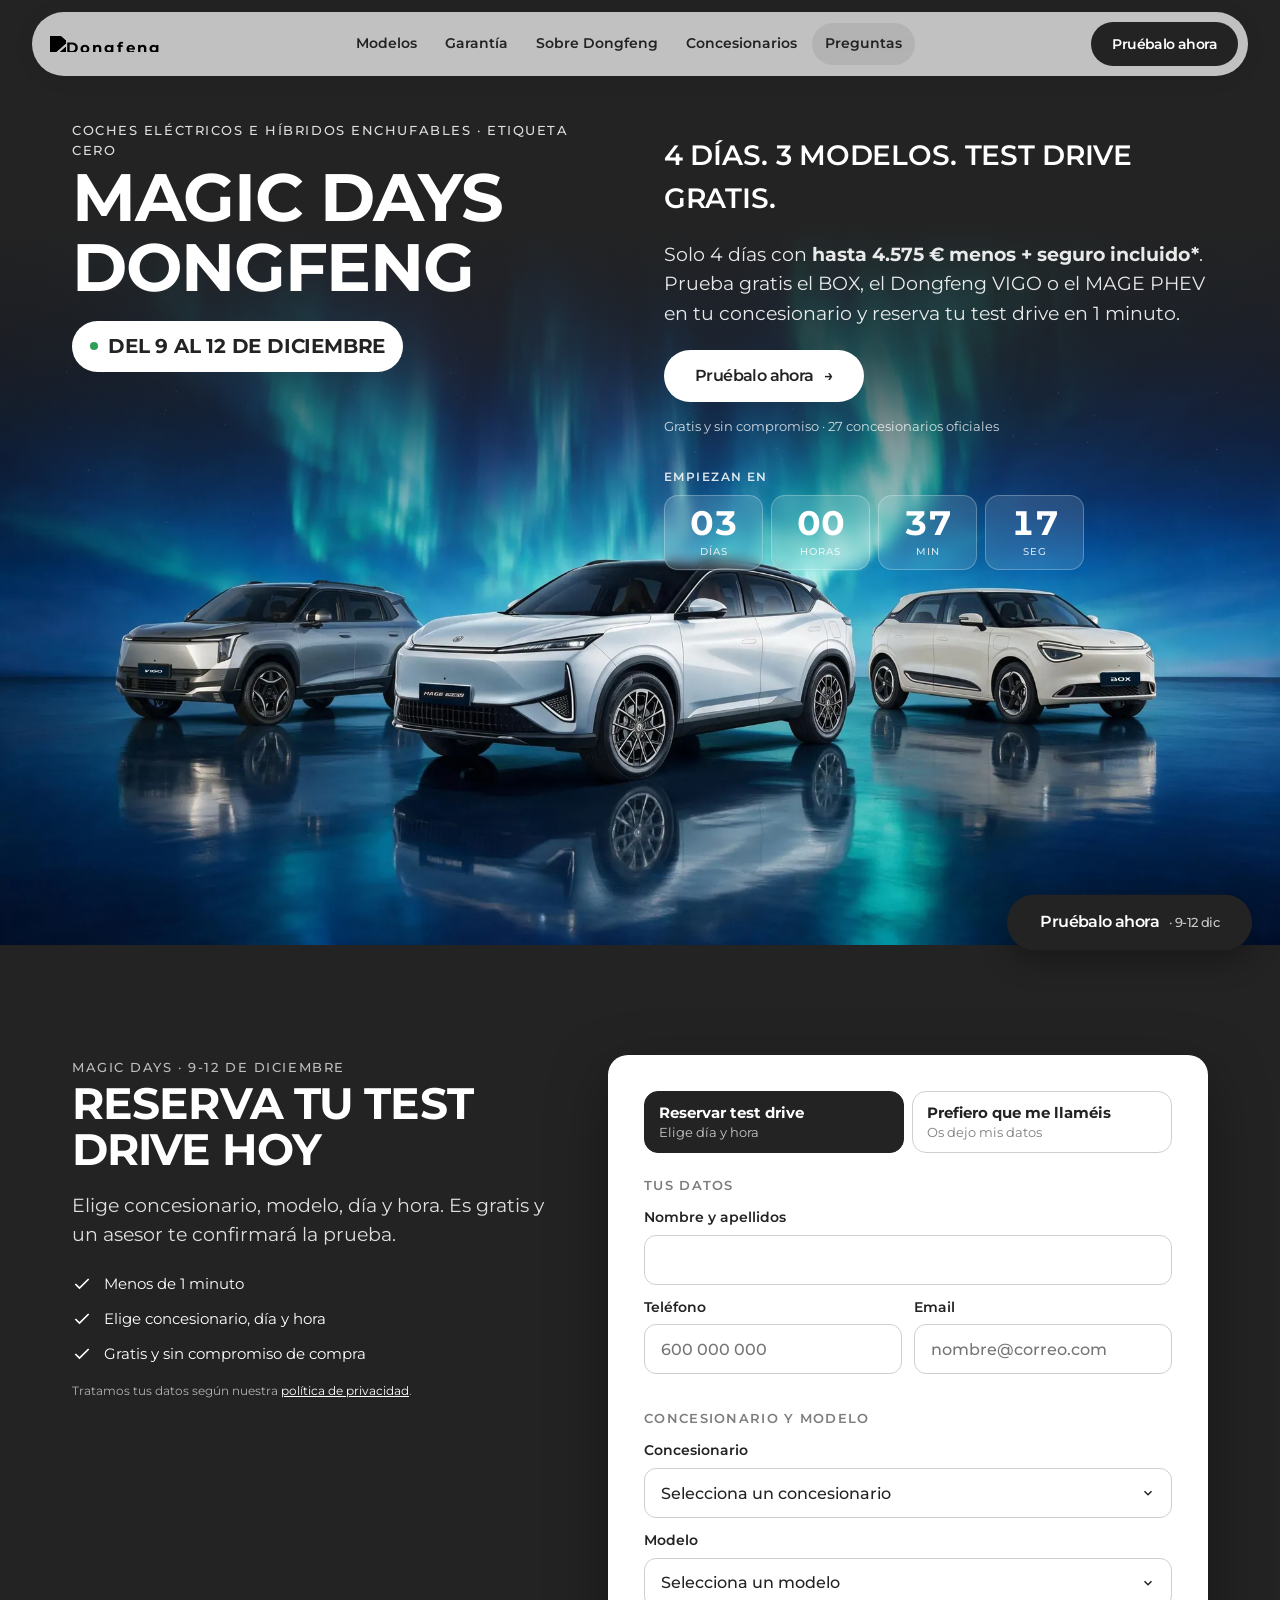
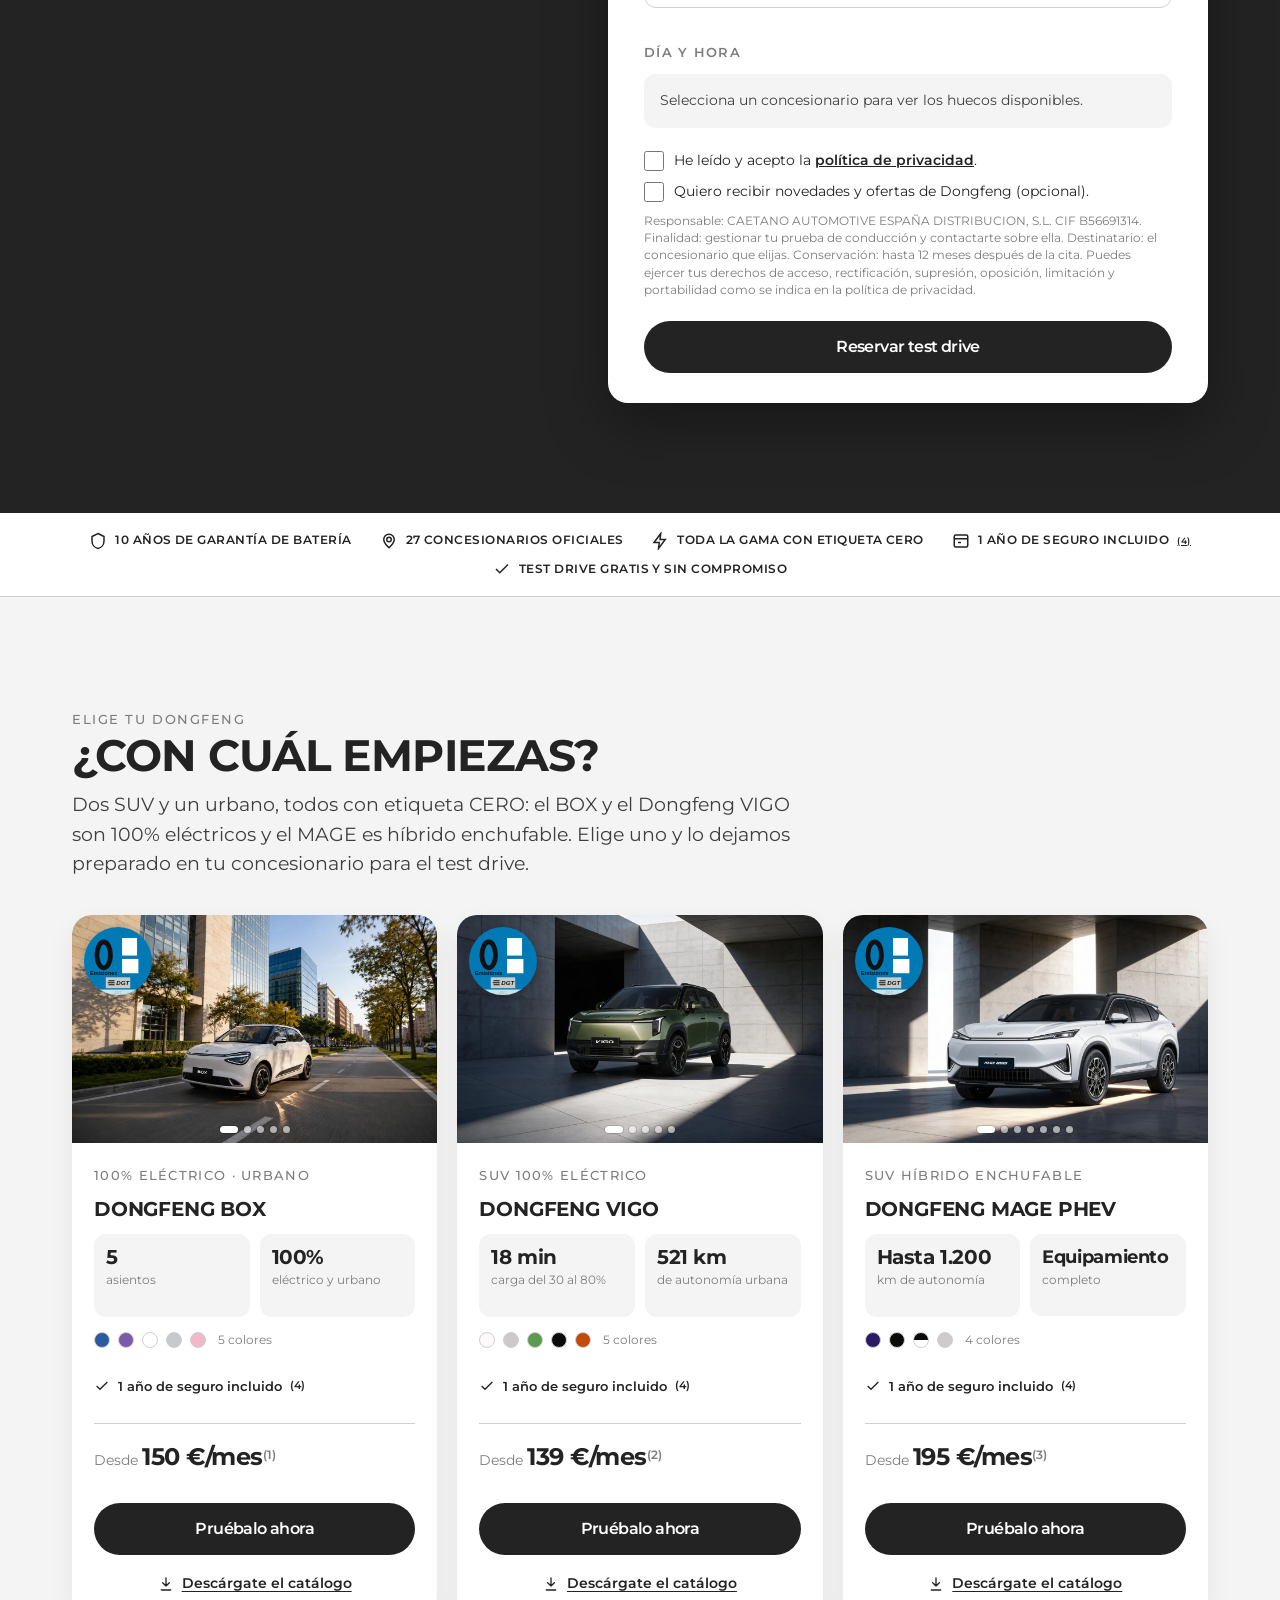
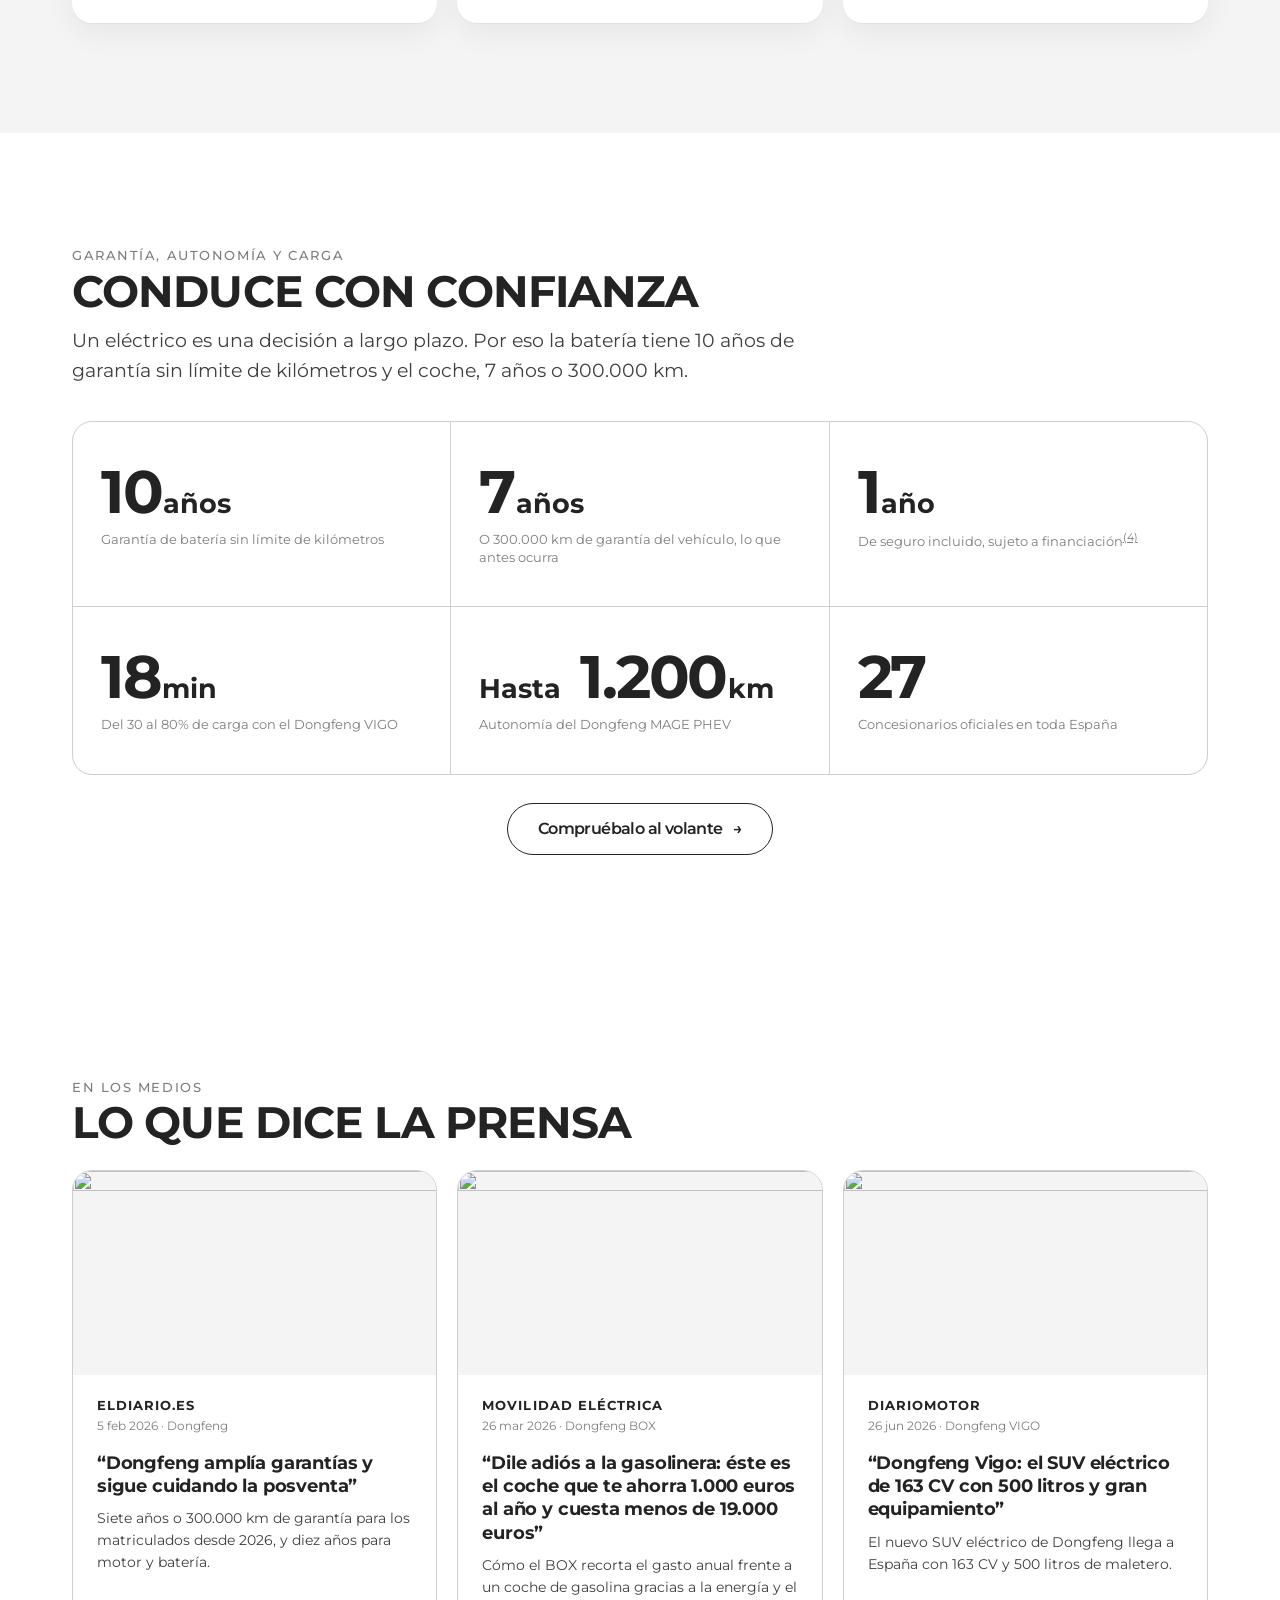
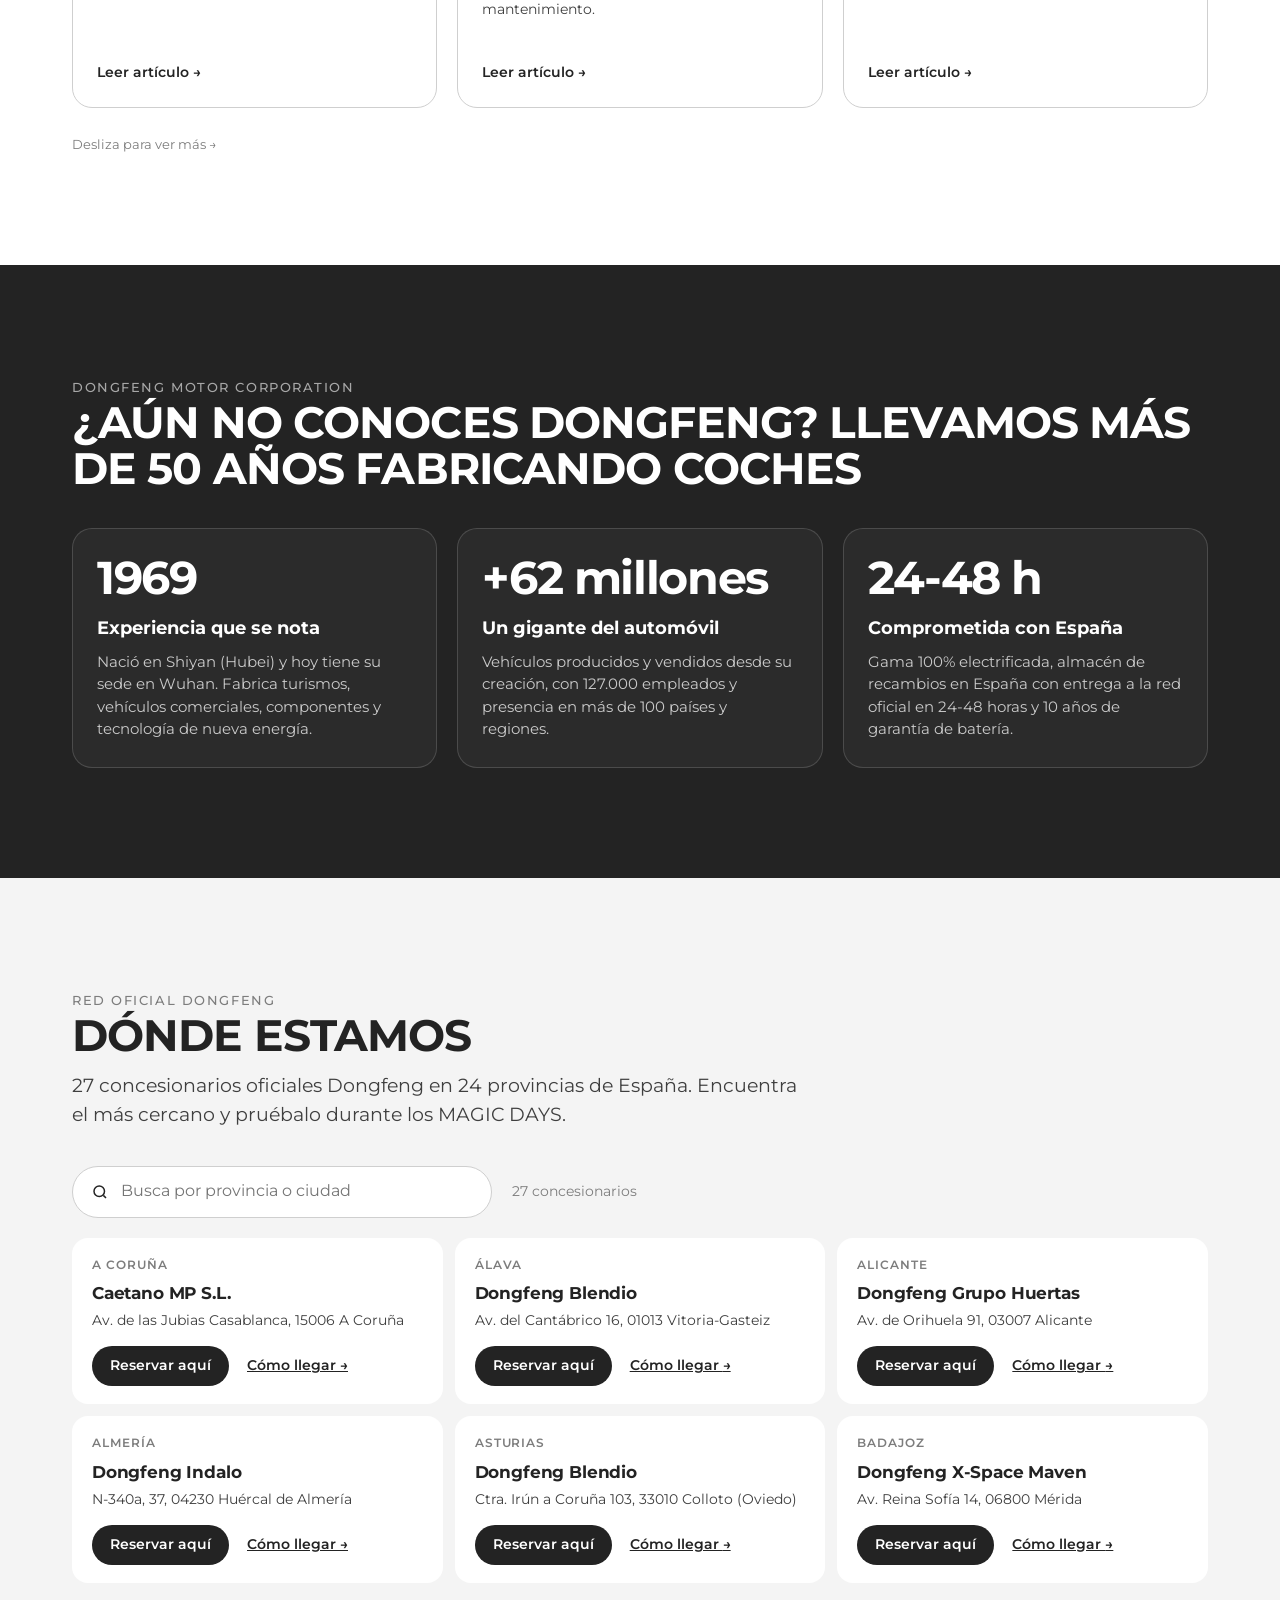
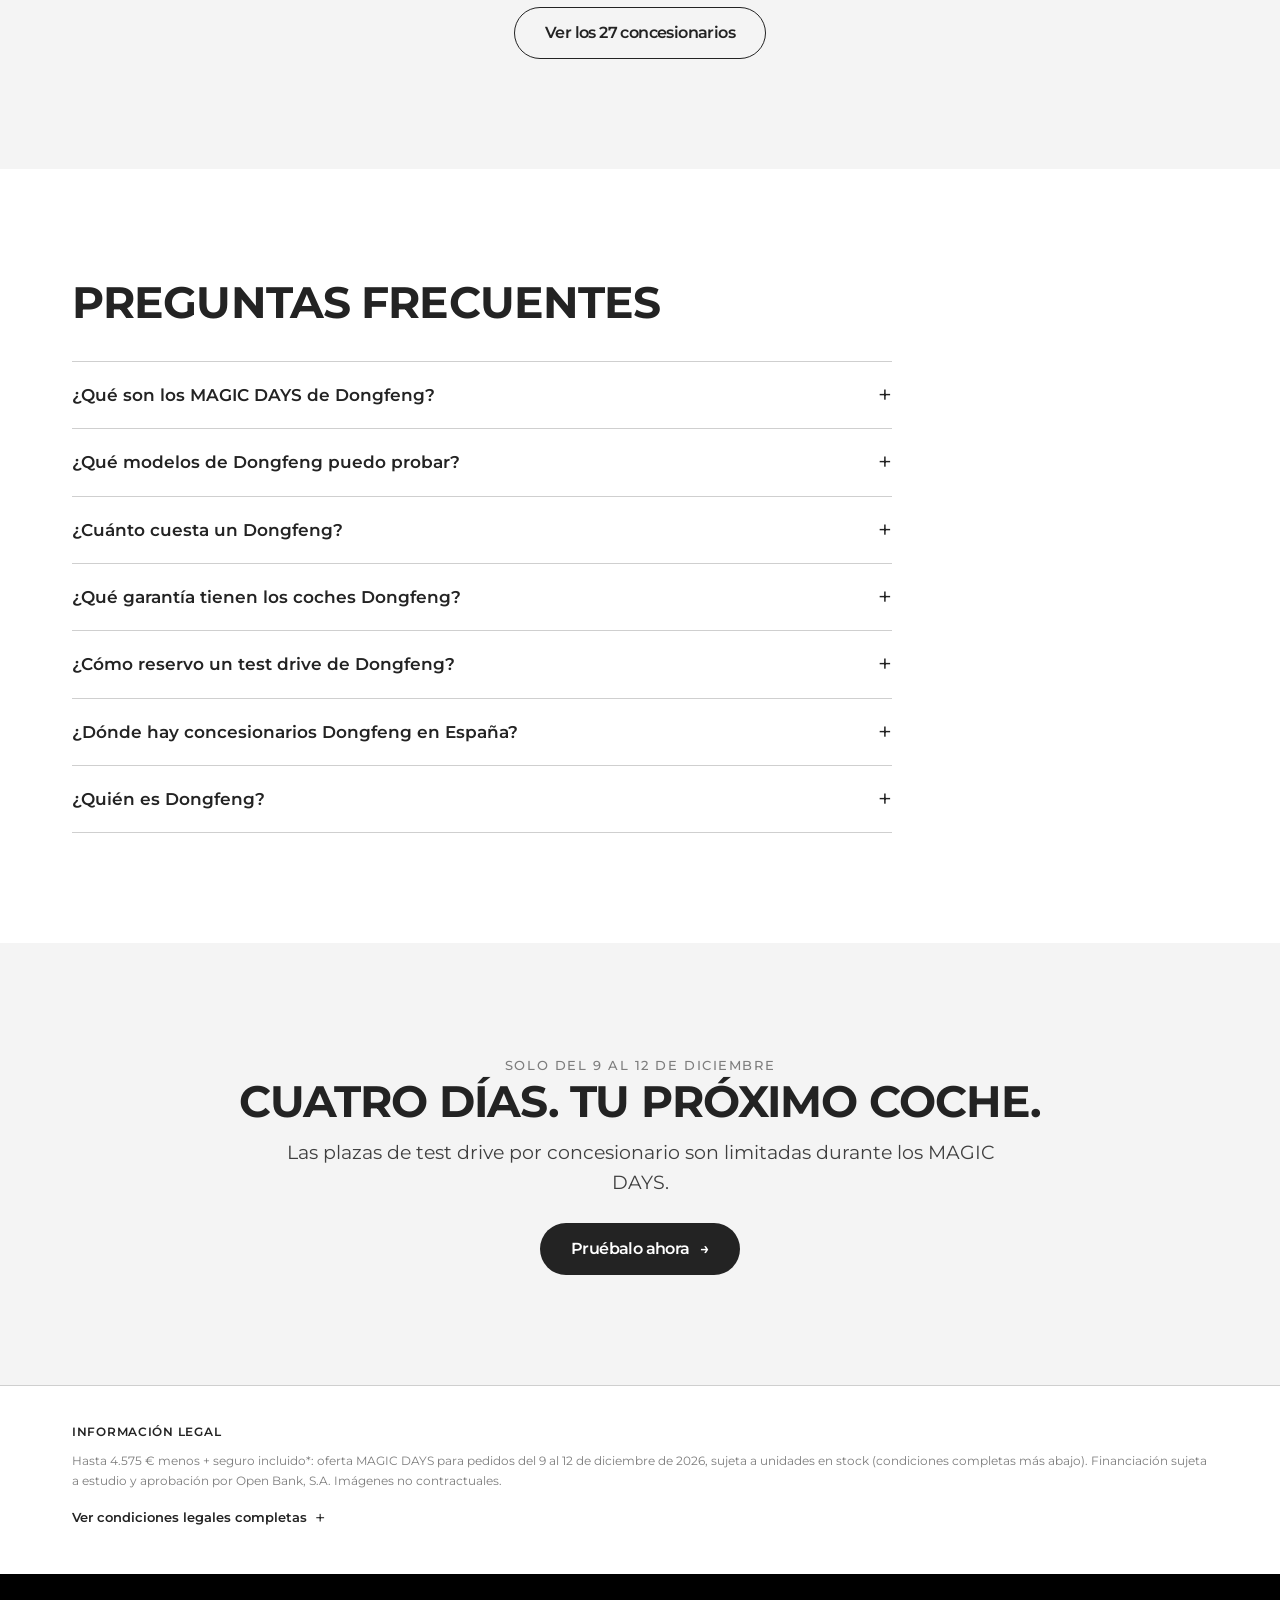
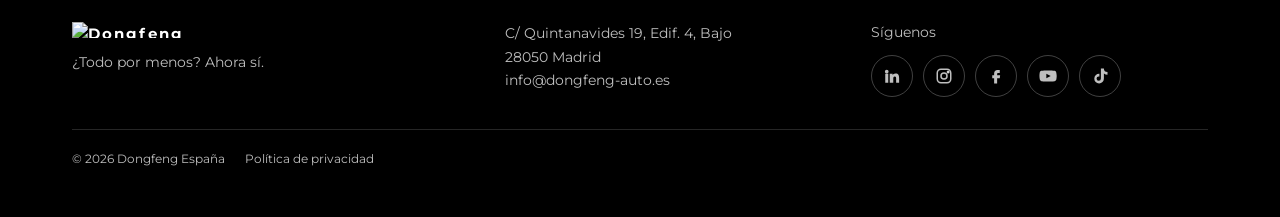
==== commit 74e68f65: "Magic Days: «Dongfeng VIGO» en todo el texto, política de privacidad en Drive y redes del pie nuevas" ====
--- a/index.html
+++ b/index.html
@@ -16,7 +16,7 @@
 <meta charset="utf-8">
 <meta name="viewport" content="width=device-width, initial-scale=1, viewport-fit=cover">
 <title>MAGIC DAYS Dongfeng: test drive de coches eléctricos | 9-12 dic</title>
-<meta name="description" content="Prueba gratis el Dongfeng BOX, VIGO o MAGE PHEV del 9 al 12 de diciembre de 2026 en 27 concesionarios oficiales de España. Etiqueta CERO, desde 139 €/mes.">
+<meta name="description" content="Prueba gratis el Dongfeng BOX, Dongfeng VIGO o MAGE PHEV del 9 al 12 de diciembre de 2026 en 27 concesionarios oficiales de España. Etiqueta CERO, desde 139 €/mes.">
 <!-- SEO: URL definitiva de la landing -->
 <link rel="canonical" href="https://magicdays.dongfeng-auto.es/">
 <meta name="robots" content="index, follow, max-image-preview:large">
@@ -30,11 +30,11 @@
 <meta property="og:site_name" content="Dongfeng España">
 <meta property="og:url" content="https://magicdays.dongfeng-auto.es/">
 <meta property="og:title" content="MAGIC DAYS Dongfeng: del 9 al 12 de diciembre">
-<meta property="og:description" content="Test drive gratis del BOX, VIGO y MAGE PHEV en 27 concesionarios. Toda la gama con etiqueta CERO y 10 años de garantía de batería.">
+<meta property="og:description" content="Test drive gratis del BOX, Dongfeng VIGO y MAGE PHEV en 27 concesionarios. Toda la gama con etiqueta CERO y 10 años de garantía de batería.">
 <meta property="og:image" content="https://magicdays.dongfeng-auto.es/img/og-portada-24nov.jpg">
 <meta property="og:image:width" content="1200">
 <meta property="og:image:height" content="675">
-<meta property="og:image:alt" content="Dongfeng BOX, VIGO y MAGE PHEV">
+<meta property="og:image:alt" content="Dongfeng BOX, Dongfeng VIGO y MAGE PHEV">
 <meta name="twitter:card" content="summary_large_image">
 <meta name="twitter:title" content="MAGIC DAYS Dongfeng: del 9 al 12 de diciembre">
 <meta name="twitter:image" content="https://magicdays.dongfeng-auto.es/img/og-portada-24nov.jpg">
@@ -54,7 +54,7 @@
     {
       "@type": "SaleEvent",
       "name": "MAGIC DAYS Dongfeng",
-      "description": "Campaña de test drive gratuito y hasta 4.575 € menos y seguro incluido en la gama Dongfeng con etiqueta CERO: BOX, VIGO y MAGE PHEV.",
+      "description": "Campaña de test drive gratuito y hasta 4.575 € menos y seguro incluido en la gama Dongfeng con etiqueta CERO: BOX, Dongfeng VIGO y MAGE PHEV.",
       "startDate": "2026-12-09",
       "endDate": "2026-12-12",
       "eventStatus": "https://schema.org/EventScheduled",
@@ -106,9 +106,9 @@
     {
       "@type": "FAQPage",
       "mainEntity": [
-        { "@type": "Question", "name": "¿Qué son los MAGIC DAYS de Dongfeng?", "acceptedAnswer": { "@type": "Answer", "text": "Son cuatro días, del 9 al 12 de diciembre de 2026, en los que puedes probar gratis el Dongfeng BOX, el VIGO o el MAGE PHEV en los 27 concesionarios oficiales de Dongfeng en España, con hasta 4.575 € menos y seguro incluido. Oferta sujeta a unidades en stock." } },
-        { "@type": "Question", "name": "¿Qué modelos de Dongfeng puedo probar?", "acceptedAnswer": { "@type": "Answer", "text": "Tres modelos con etiqueta CERO: el BOX, un eléctrico urbano de 5 plazas; el VIGO, un SUV eléctrico con 521 km de autonomía urbana y carga del 30 al 80% en 18 minutos; y el MAGE PHEV, un SUV híbrido enchufable con hasta 1.200 km de autonomía." } },
-        { "@type": "Question", "name": "¿Cuánto cuesta un Dongfeng?", "acceptedAnswer": { "@type": "Answer", "text": "Con financiación, el VIGO está disponible desde 139 €/mes (entrada de 8.665,94 €, última cuota de 14.871,53 € y TAE del 8,86%), el BOX desde 150 €/mes (entrada de 6.066,87 € y TAE del 6,17%) y el MAGE PHEV desde 195 €/mes (entrada de 9.827,41 €, última cuota de 16.338,00 € y TAE del 8,86%). Financiación sujeta a estudio y aprobación por Open Bank; consulta las condiciones legales de cada modelo." } },
+        { "@type": "Question", "name": "¿Qué son los MAGIC DAYS de Dongfeng?", "acceptedAnswer": { "@type": "Answer", "text": "Son cuatro días, del 9 al 12 de diciembre de 2026, en los que puedes probar gratis el Dongfeng BOX, el Dongfeng VIGO o el MAGE PHEV en los 27 concesionarios oficiales de Dongfeng en España, con hasta 4.575 € menos y seguro incluido. Oferta sujeta a unidades en stock." } },
+        { "@type": "Question", "name": "¿Qué modelos de Dongfeng puedo probar?", "acceptedAnswer": { "@type": "Answer", "text": "Tres modelos con etiqueta CERO: el BOX, un eléctrico urbano de 5 plazas; el Dongfeng VIGO, un SUV eléctrico con 521 km de autonomía urbana y carga del 30 al 80% en 18 minutos; y el MAGE PHEV, un SUV híbrido enchufable con hasta 1.200 km de autonomía." } },
+        { "@type": "Question", "name": "¿Cuánto cuesta un Dongfeng?", "acceptedAnswer": { "@type": "Answer", "text": "Con financiación, el Dongfeng VIGO está disponible desde 139 €/mes (entrada de 8.665,94 €, última cuota de 14.871,53 € y TAE del 8,86%), el BOX desde 150 €/mes (entrada de 6.066,87 € y TAE del 6,17%) y el MAGE PHEV desde 195 €/mes (entrada de 9.827,41 €, última cuota de 16.338,00 € y TAE del 8,86%). Financiación sujeta a estudio y aprobación por Open Bank; consulta las condiciones legales de cada modelo." } },
         { "@type": "Question", "name": "¿Qué garantía tienen los coches Dongfeng?", "acceptedAnswer": { "@type": "Answer", "text": "La batería tiene 10 años de garantía sin límite de kilómetros y el vehículo 7 años o 300.000 km, lo que antes ocurra, según condiciones del fabricante. Además, incluye 1 año de seguro sujeto a financiación." } },
         { "@type": "Question", "name": "¿Cómo reservo un test drive de Dongfeng?", "acceptedAnswer": { "@type": "Answer", "text": "Rellena el formulario de esta página eligiendo concesionario, modelo, día y hora. Se tarda menos de un minuto y la prueba es gratuita y sin compromiso de compra." } },
         { "@type": "Question", "name": "¿Dónde hay concesionarios Dongfeng en España?", "acceptedAnswer": { "@type": "Answer", "text": "Dongfeng tiene 27 concesionarios oficiales en 24 provincias, entre ellas Madrid, Barcelona, Valencia, Sevilla, Málaga, Zaragoza, Bizkaia y las Islas Canarias. Puedes buscar el tuyo en Dónde estamos." } },
@@ -545,7 +545,7 @@
   <section class="hero" id="inicio">
     <!-- Imagen de portada (carpeta img/) -->
     <div class="hero__visual">
-      <img src="img/portada-magic-days-24nov.webp" alt="Dongfeng BOX, VIGO y MAGE PHEV aparcados juntos bajo una aurora boreal" width="2000" height="1125" fetchpriority="high">
+      <img src="img/portada-magic-days-24nov.webp" alt="Dongfeng BOX, Dongfeng VIGO y MAGE PHEV aparcados juntos bajo una aurora boreal" width="2000" height="1125" fetchpriority="high">
     </div>
     <div class="wrap hero__inner">
       <div class="hero__main">
@@ -556,7 +556,7 @@
 
       <div class="hero__side">
         <p class="hero__claim">4 días. 3 modelos. Test drive gratis.</p>
-        <p class="lead">Solo 4 días con <b>hasta 4.575 € menos + seguro incluido</b><a class="hero__ast" href="#legal-magic" data-open-legal aria-label="Ver condiciones de la oferta">*</a>. Prueba gratis el BOX, el VIGO o el MAGE PHEV en tu concesionario y reserva tu test drive en 1 minuto.</p>
+        <p class="lead">Solo 4 días con <b>hasta 4.575 € menos + seguro incluido</b><a class="hero__ast" href="#legal-magic" data-open-legal aria-label="Ver condiciones de la oferta">*</a>. Prueba gratis el BOX, el Dongfeng VIGO o el MAGE PHEV en tu concesionario y reserva tu test drive en 1 minuto.</p>
         <div class="hero__actions">
           <a class="btn btn--light js-cta" href="#reserva">Pruébalo ahora <span class="arrow" aria-hidden="true">→</span></a>
           <span class="hero__note">Gratis y sin compromiso · 27 concesionarios oficiales</span>
@@ -588,7 +588,7 @@
           <li><svg width="20" height="20" viewBox="0 0 24 24" fill="none" stroke="currentColor" stroke-width="2" aria-hidden="true"><path d="M20 6L9 17l-5-5"/></svg>Elige concesionario, día y hora</li>
           <li><svg width="20" height="20" viewBox="0 0 24 24" fill="none" stroke="currentColor" stroke-width="2" aria-hidden="true"><path d="M20 6L9 17l-5-5"/></svg>Gratis y sin compromiso de compra</li>
         </ul>
-        <p class="form-privacy">Tratamos tus datos según nuestra <a href="https://www.dongfeng-auto.es/politica-de-privacidad" target="_blank" rel="noopener">política de privacidad</a>.</p>
+        <p class="form-privacy">Tratamos tus datos según nuestra <a href="https://drive.google.com/drive/u/0/folders/136miUXOpf13DYom_xgbveNnOzWB6--mV" target="_blank" rel="noopener">política de privacidad</a>.</p>
       </div>
 
       <div class="form-card">
@@ -741,7 +741,7 @@
       <div class="section__head">
         <span class="eyebrow">Elige tu Dongfeng</span>
         <h2 class="h-lg">¿Con cuál empiezas?</h2>
-        <p class="lead">Dos SUV y un urbano, todos con etiqueta CERO: el BOX y el VIGO son 100% eléctricos y el MAGE es híbrido enchufable. Elige uno y lo dejamos preparado en tu concesionario para el test drive.</p>
+        <p class="lead">Dos SUV y un urbano, todos con etiqueta CERO: el BOX y el Dongfeng VIGO son 100% eléctricos y el MAGE es híbrido enchufable. Elige uno y lo dejamos preparado en tu concesionario para el test drive.</p>
       </div>
 
       <div class="models">
@@ -783,7 +783,7 @@
           <div class="model__media">
             <div class="gallery">
               <div class="gallery__track" tabindex="0" role="region" aria-label="Fotos del Dongfeng VIGO">
-                <!-- Fotos propias del VIGO: subir la carpeta img/ junto a esta página -->
+                <!-- Fotos propias del Dongfeng VIGO: subir la carpeta img/ junto a esta página -->
                 <img src="img/vigo/vigo-verde-frontal.webp" alt="Dongfeng VIGO verde, vista frontal" loading="lazy" width="1400" height="800">
                 <img src="img/vigo/vigo-verde-tres-cuartos.webp" alt="Dongfeng VIGO verde, vista tres cuartos" loading="lazy" width="1400" height="800">
                 <img src="img/vigo/vigo-salpicadero.webp" alt="Salpicadero y pantalla central del Dongfeng VIGO" loading="lazy" width="2000" height="1500">
@@ -807,7 +807,7 @@
               <i style="background:#fbf9fa"></i><i style="background:#cdc9ca"></i><i style="background:#5a9a52"></i><i style="background:#0a0a0a"></i><i style="background:#c44a0c"></i><span>5 colores</span>
             </div>
             <p class="model__extra"><svg width="16" height="16" viewBox="0 0 24 24" fill="none" stroke="currentColor" stroke-width="2" aria-hidden="true"><path d="M20 6L9 17l-5-5"/></svg>1 año de seguro incluido<sup><a href="#legal-seguro">(4)</a></sup></p>
-            <p class="model__price">Desde <strong>139 €/mes</strong><sup><a href="#legal-vigo" aria-label="Ver nota legal VIGO">(2)</a></sup></p>
+            <p class="model__price">Desde <strong>139 €/mes</strong><sup><a href="#legal-vigo" aria-label="Ver nota legal Dongfeng VIGO">(2)</a></sup></p>
             <a class="btn btn--primary js-cta" href="#reserva" data-model="VIGO">Pruébalo ahora</a>
             <a class="model__catalog js-catalog" href="https://drive.google.com/file/d/1TReOvErvGeiDp0ZO1QEOwSXHYolIKQSg/view?usp=drive_link" target="_blank" rel="noopener" data-model="VIGO"><svg width="16" height="16" viewBox="0 0 24 24" fill="none" stroke="currentColor" stroke-width="2" stroke-linecap="round" stroke-linejoin="round" aria-hidden="true"><path d="M12 3v12M7 10l5 5 5-5M5 21h14"/></svg>Descárgate el catálogo</a>
           </div>
@@ -916,7 +916,7 @@
             <span class="press__outlet">Carwow</span>
             <span class="press__date"><time datetime="2026-09-22">22 sep 2026</time> · Dongfeng VIGO y MAGE PHEV</span>
             <h3>“10 años de garantía sin límite de kilómetros para la batería: así ha presentado Dongfeng el VIGO y el MAGE, los nuevos modelos eléctrico e híbrido de la marca”</h3>
-            <p>La presentación en Madrid del VIGO y el MAGE PHEV, con precios de lanzamiento desde 26.615 y 28.740 euros.</p>
+            <p>La presentación en Madrid del Dongfeng VIGO y el MAGE PHEV, con precios de lanzamiento desde 26.615 y 28.740 euros.</p>
             <span class="press__more">Leer artículo <span aria-hidden="true">→</span></span>
           </a>
         </li>
@@ -936,7 +936,7 @@
             <span class="press__outlet">El Periódico</span>
             <span class="press__date"><time datetime="2026-11-05">5 nov 2026</time> · Dongfeng VIGO</span>
             <h3>“Dongfeng busca revolucionar los SUV eléctricos urbanos con el Vigo”</h3>
-            <p>Prueba del VIGO: 163 CV, 521 km de autonomía urbana y un precio desde 26.615 euros.</p>
+            <p>Prueba del Dongfeng VIGO: 163 CV, 521 km de autonomía urbana y un precio desde 26.615 euros.</p>
             <span class="press__more">Leer artículo <span aria-hidden="true">→</span></span>
           </a>
         </li>
@@ -1029,9 +1029,9 @@
         <h2 class="h-lg" id="faq-title">Preguntas frecuentes</h2>
       </div>
       <div class="faq__list">
-        <details><summary>¿Qué son los MAGIC DAYS de Dongfeng?</summary><p>Son cuatro días, del 9 al 12 de diciembre de 2026, en los que puedes probar gratis el Dongfeng BOX, el VIGO o el MAGE PHEV en los 27 concesionarios oficiales de Dongfeng en España, con hasta 4.575 € menos y seguro incluido. Oferta sujeta a unidades en stock.</p></details>
-        <details><summary>¿Qué modelos de Dongfeng puedo probar?</summary><p>Tres modelos con etiqueta CERO: el BOX, un eléctrico urbano de 5 plazas; el VIGO, un SUV eléctrico con 521 km de autonomía urbana y carga del 30 al 80% en 18 minutos; y el MAGE PHEV, un SUV híbrido enchufable con hasta 1.200 km de autonomía.</p></details>
-        <details><summary>¿Cuánto cuesta un Dongfeng?</summary><p>Con financiación, el VIGO está disponible desde 139 €/mes (entrada de 8.665,94 €, última cuota de 14.871,53 € y TAE del 8,86%), el BOX desde 150 €/mes (entrada de 6.066,87 € y TAE del 6,17%) y el MAGE PHEV desde 195 €/mes (entrada de 9.827,41 €, última cuota de 16.338,00 € y TAE del 8,86%). Financiación sujeta a estudio y aprobación por Open Bank; consulta las <a href="#legal-title">condiciones legales</a> de cada modelo.</p></details>
+        <details><summary>¿Qué son los MAGIC DAYS de Dongfeng?</summary><p>Son cuatro días, del 9 al 12 de diciembre de 2026, en los que puedes probar gratis el Dongfeng BOX, el Dongfeng VIGO o el MAGE PHEV en los 27 concesionarios oficiales de Dongfeng en España, con hasta 4.575 € menos y seguro incluido. Oferta sujeta a unidades en stock.</p></details>
+        <details><summary>¿Qué modelos de Dongfeng puedo probar?</summary><p>Tres modelos con etiqueta CERO: el BOX, un eléctrico urbano de 5 plazas; el Dongfeng VIGO, un SUV eléctrico con 521 km de autonomía urbana y carga del 30 al 80% en 18 minutos; y el MAGE PHEV, un SUV híbrido enchufable con hasta 1.200 km de autonomía.</p></details>
+        <details><summary>¿Cuánto cuesta un Dongfeng?</summary><p>Con financiación, el Dongfeng VIGO está disponible desde 139 €/mes (entrada de 8.665,94 €, última cuota de 14.871,53 € y TAE del 8,86%), el BOX desde 150 €/mes (entrada de 6.066,87 € y TAE del 6,17%) y el MAGE PHEV desde 195 €/mes (entrada de 9.827,41 €, última cuota de 16.338,00 € y TAE del 8,86%). Financiación sujeta a estudio y aprobación por Open Bank; consulta las <a href="#legal-title">condiciones legales</a> de cada modelo.</p></details>
         <details><summary>¿Qué garantía tienen los coches Dongfeng?</summary><p>La batería tiene 10 años de garantía sin límite de kilómetros y el vehículo 7 años o 300.000 km, lo que antes ocurra, según condiciones del fabricante. Además, incluye 1 año de seguro sujeto a financiación.</p></details>
         <details><summary>¿Cómo reservo un test drive de Dongfeng?</summary><p>Rellena el <a href="#reserva" class="js-cta">formulario de esta página</a> eligiendo concesionario, modelo, día y hora. Se tarda menos de un minuto y la prueba es gratuita y sin compromiso de compra.</p></details>
         <details><summary>¿Dónde hay concesionarios Dongfeng en España?</summary><p>Dongfeng tiene 27 concesionarios oficiales en 24 provincias, entre ellas Madrid, Barcelona, Valencia, Sevilla, Málaga, Zaragoza, Bizkaia y las Islas Canarias. Puedes buscar el tuyo en <a href="#donde-estamos">Dónde estamos</a>.</p></details>
@@ -1086,18 +1086,17 @@
       <div>
         <p style="margin:0 0 12px">Síguenos</p>
         <nav class="social" aria-label="Redes sociales de Dongfeng">
-          <!-- Revisa que las URL de perfil coincidan con las del footer de dongfeng-auto.es -->
-          <a href="https://www.linkedin.com/company/dongfeng-espana/" target="_blank" rel="noopener" aria-label="LinkedIn"><svg width="18" height="18" viewBox="0 0 24 24" fill="currentColor" aria-hidden="true"><path d="M4.98 3.5a2.5 2.5 0 11-.01 5 2.5 2.5 0 01.01-5zM3 9h4v12H3zM9 9h3.8v1.7h.1c.5-1 1.8-2 3.8-2 4 0 4.8 2.6 4.8 6V21h-4v-5.3c0-1.3 0-2.9-1.8-2.9s-2 1.4-2 2.8V21H9z"/></svg></a>
-          <a href="https://www.instagram.com/dongfeng_es/" target="_blank" rel="noopener" aria-label="Instagram"><svg width="18" height="18" viewBox="0 0 24 24" fill="none" stroke="currentColor" stroke-width="2" aria-hidden="true"><rect x="3" y="3" width="18" height="18" rx="5"/><circle cx="12" cy="12" r="4"/><circle cx="17.5" cy="6.5" r="1" fill="currentColor"/></svg></a>
-          <a href="https://www.facebook.com/dongfengespana/" target="_blank" rel="noopener" aria-label="Facebook"><svg width="18" height="18" viewBox="0 0 24 24" fill="currentColor" aria-hidden="true"><path d="M14 8h3V4h-3c-2.8 0-4.5 1.7-4.5 4.5V11H7v4h2.5v7h4v-7H17l.5-4h-4V9c0-.6.4-1 1-1z"/></svg></a>
-          <a href="https://www.youtube.com/@dongfengespana" target="_blank" rel="noopener" aria-label="YouTube"><svg width="18" height="18" viewBox="0 0 24 24" fill="currentColor" aria-hidden="true"><path d="M23 7.2a3 3 0 00-2.1-2.1C19 4.6 12 4.6 12 4.6s-7 0-8.9.5A3 3 0 001 7.2 31 31 0 00.6 12a31 31 0 00.5 4.8 3 3 0 002.1 2.1c1.9.5 8.9.5 8.9.5s7 0 8.9-.5a3 3 0 002.1-2.1 31 31 0 00.5-4.8 31 31 0 00-.6-4.8zM9.8 15.1V8.9l5.8 3.1z"/></svg></a>
-          <a href="https://www.tiktok.com/@dongfeng_es" target="_blank" rel="noopener" aria-label="TikTok"><svg width="18" height="18" viewBox="0 0 24 24" fill="currentColor" aria-hidden="true"><path d="M16.6 2h-3.4v13.4a2.9 2.9 0 11-2.9-2.9c.3 0 .6 0 .9.1V9.1a6.4 6.4 0 106 6.3V8.6a8 8 0 004.8 1.6V6.8a4.8 4.8 0 01-4.8-4.8z"/></svg></a>
+          <a href="https://www.linkedin.com/company/dongfeng.es/" target="_blank" rel="noopener" aria-label="LinkedIn"><svg width="18" height="18" viewBox="0 0 24 24" fill="currentColor" aria-hidden="true"><path d="M4.98 3.5a2.5 2.5 0 11-.01 5 2.5 2.5 0 01.01-5zM3 9h4v12H3zM9 9h3.8v1.7h.1c.5-1 1.8-2 3.8-2 4 0 4.8 2.6 4.8 6V21h-4v-5.3c0-1.3 0-2.9-1.8-2.9s-2 1.4-2 2.8V21H9z"/></svg></a>
+          <a href="https://www.instagram.com/dongfeng.es/" target="_blank" rel="noopener" aria-label="Instagram"><svg width="18" height="18" viewBox="0 0 24 24" fill="none" stroke="currentColor" stroke-width="2" aria-hidden="true"><rect x="3" y="3" width="18" height="18" rx="5"/><circle cx="12" cy="12" r="4"/><circle cx="17.5" cy="6.5" r="1" fill="currentColor"/></svg></a>
+          <a href="https://www.facebook.com/profile.php?id=61561547321436" target="_blank" rel="noopener" aria-label="Facebook"><svg width="18" height="18" viewBox="0 0 24 24" fill="currentColor" aria-hidden="true"><path d="M14 8h3V4h-3c-2.8 0-4.5 1.7-4.5 4.5V11H7v4h2.5v7h4v-7H17l.5-4h-4V9c0-.6.4-1 1-1z"/></svg></a>
+          <a href="https://www.youtube.com/@DongfengEspa%C3%B1a" target="_blank" rel="noopener" aria-label="YouTube"><svg width="18" height="18" viewBox="0 0 24 24" fill="currentColor" aria-hidden="true"><path d="M23 7.2a3 3 0 00-2.1-2.1C19 4.6 12 4.6 12 4.6s-7 0-8.9.5A3 3 0 001 7.2 31 31 0 00.6 12a31 31 0 00.5 4.8 3 3 0 002.1 2.1c1.9.5 8.9.5 8.9.5s7 0 8.9-.5a3 3 0 002.1-2.1 31 31 0 00.5-4.8 31 31 0 00-.6-4.8zM9.8 15.1V8.9l5.8 3.1z"/></svg></a>
+          <a href="https://www.tiktok.com/@dongfeng.es" target="_blank" rel="noopener" aria-label="TikTok"><svg width="18" height="18" viewBox="0 0 24 24" fill="currentColor" aria-hidden="true"><path d="M16.6 2h-3.4v13.4a2.9 2.9 0 11-2.9-2.9c.3 0 .6 0 .9.1V9.1a6.4 6.4 0 106 6.3V8.6a8 8 0 004.8 1.6V6.8a4.8 4.8 0 01-4.8-4.8z"/></svg></a>
         </nav>
       </div>
     </div>
     <div class="footer__bottom">
       <span>© 2026 Dongfeng España</span>
-      <a href="https://www.dongfeng-auto.es/politica-de-privacidad" target="_blank" rel="noopener">Política de privacidad</a>
+      <a href="https://drive.google.com/drive/u/0/folders/136miUXOpf13DYom_xgbveNnOzWB6--mV" target="_blank" rel="noopener">Política de privacidad</a>
     </div>
   </div>
 </footer>
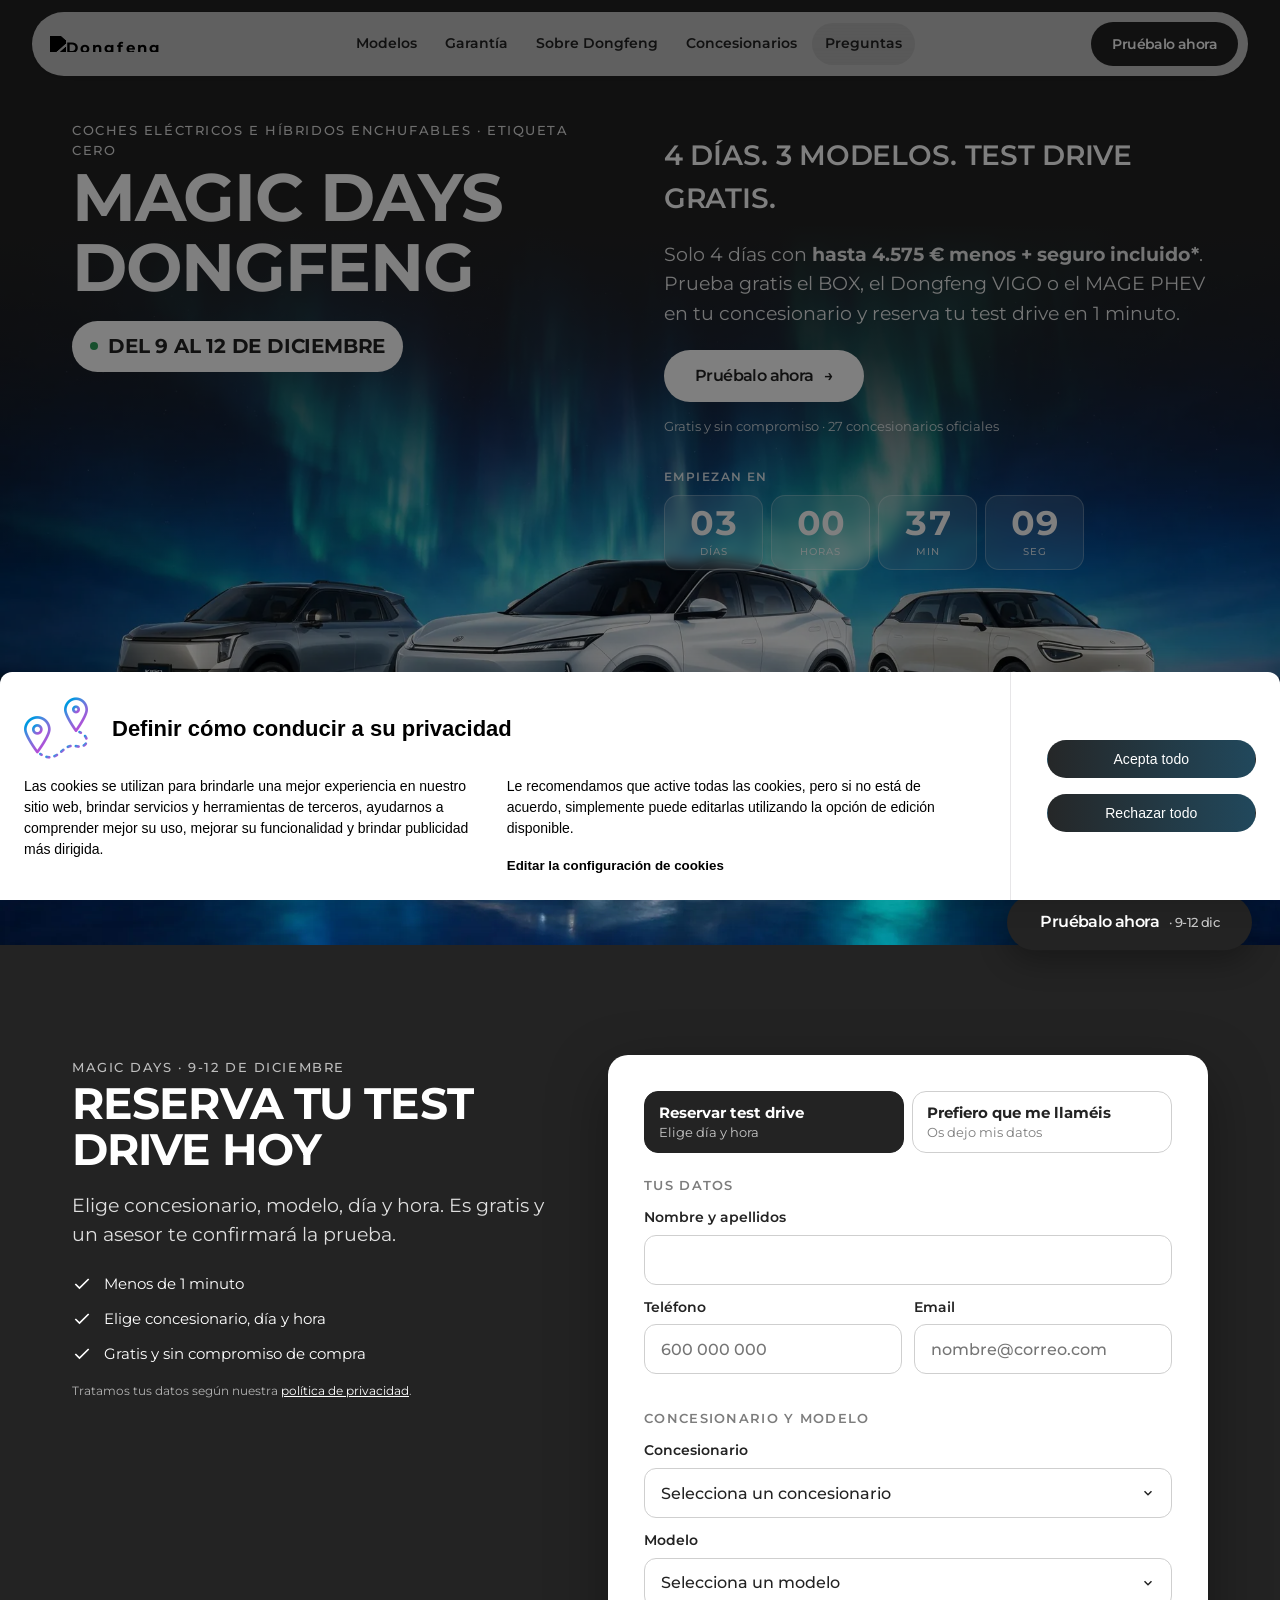
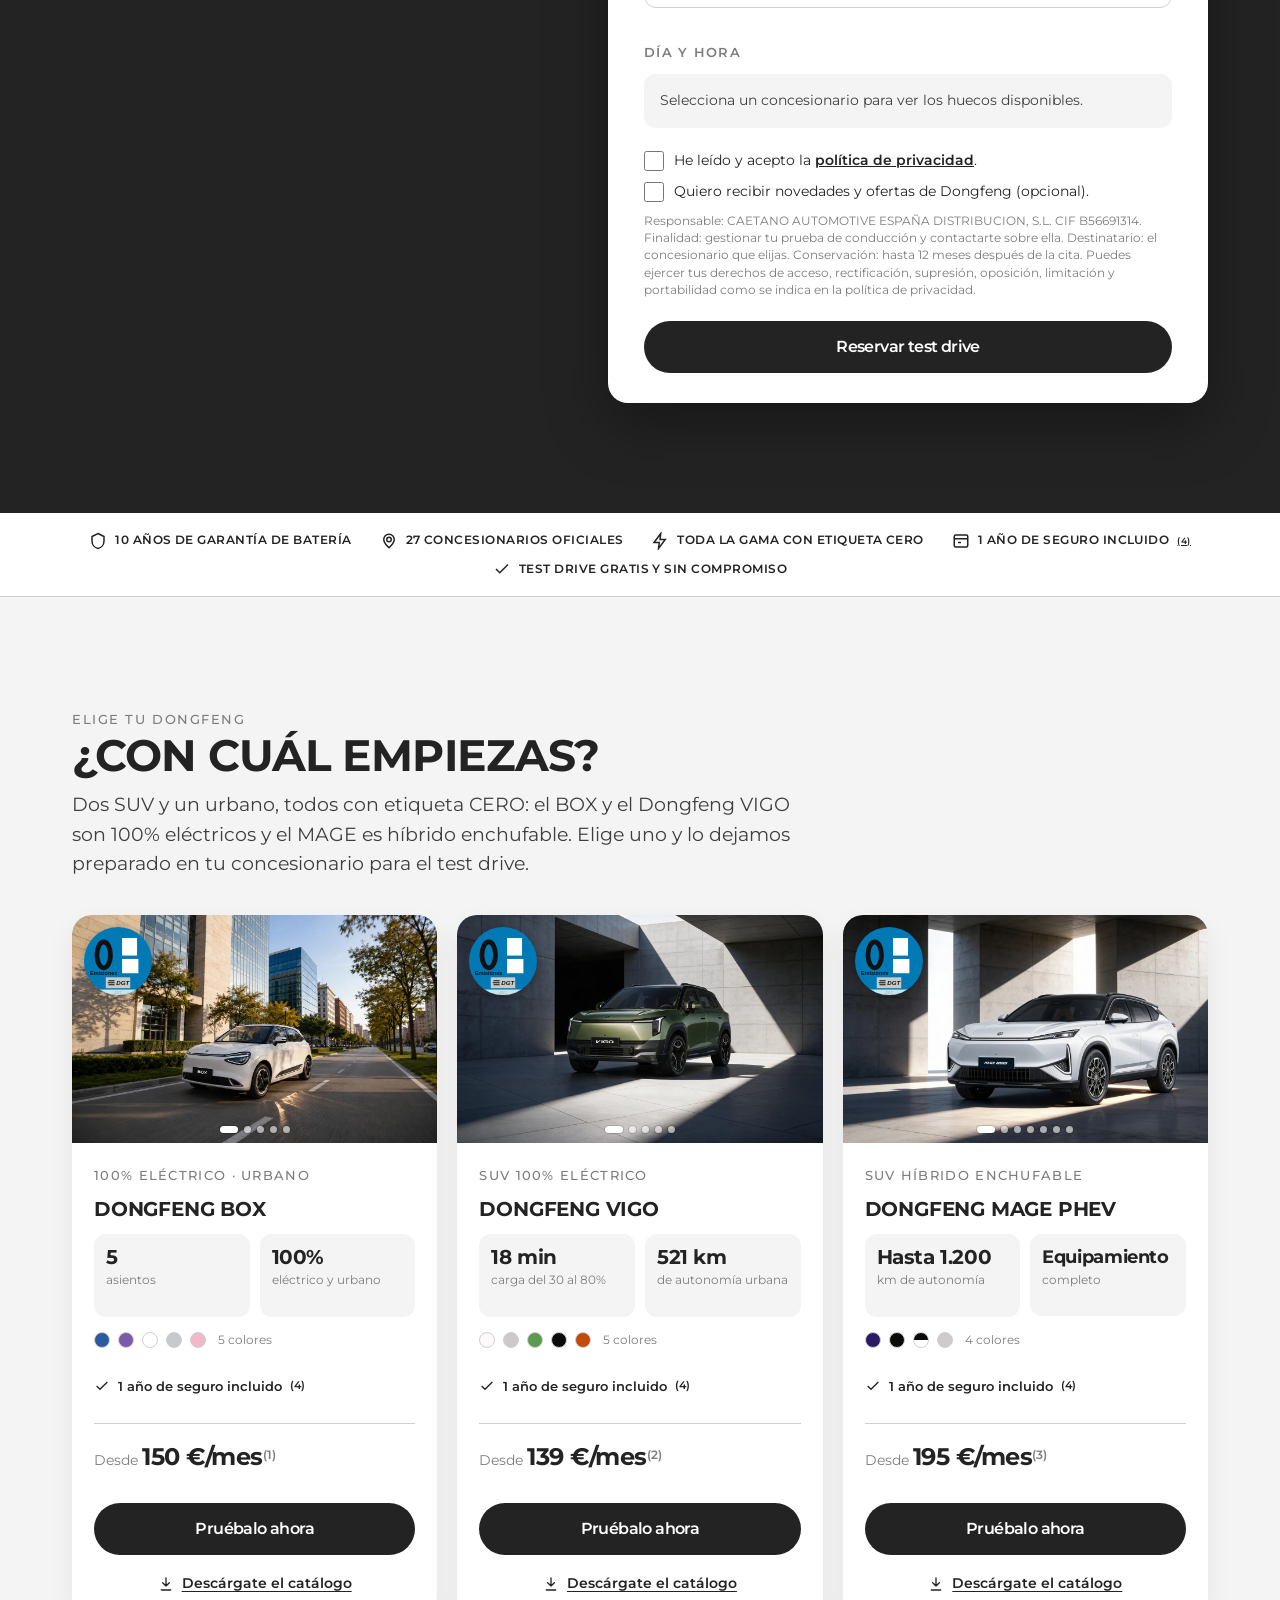
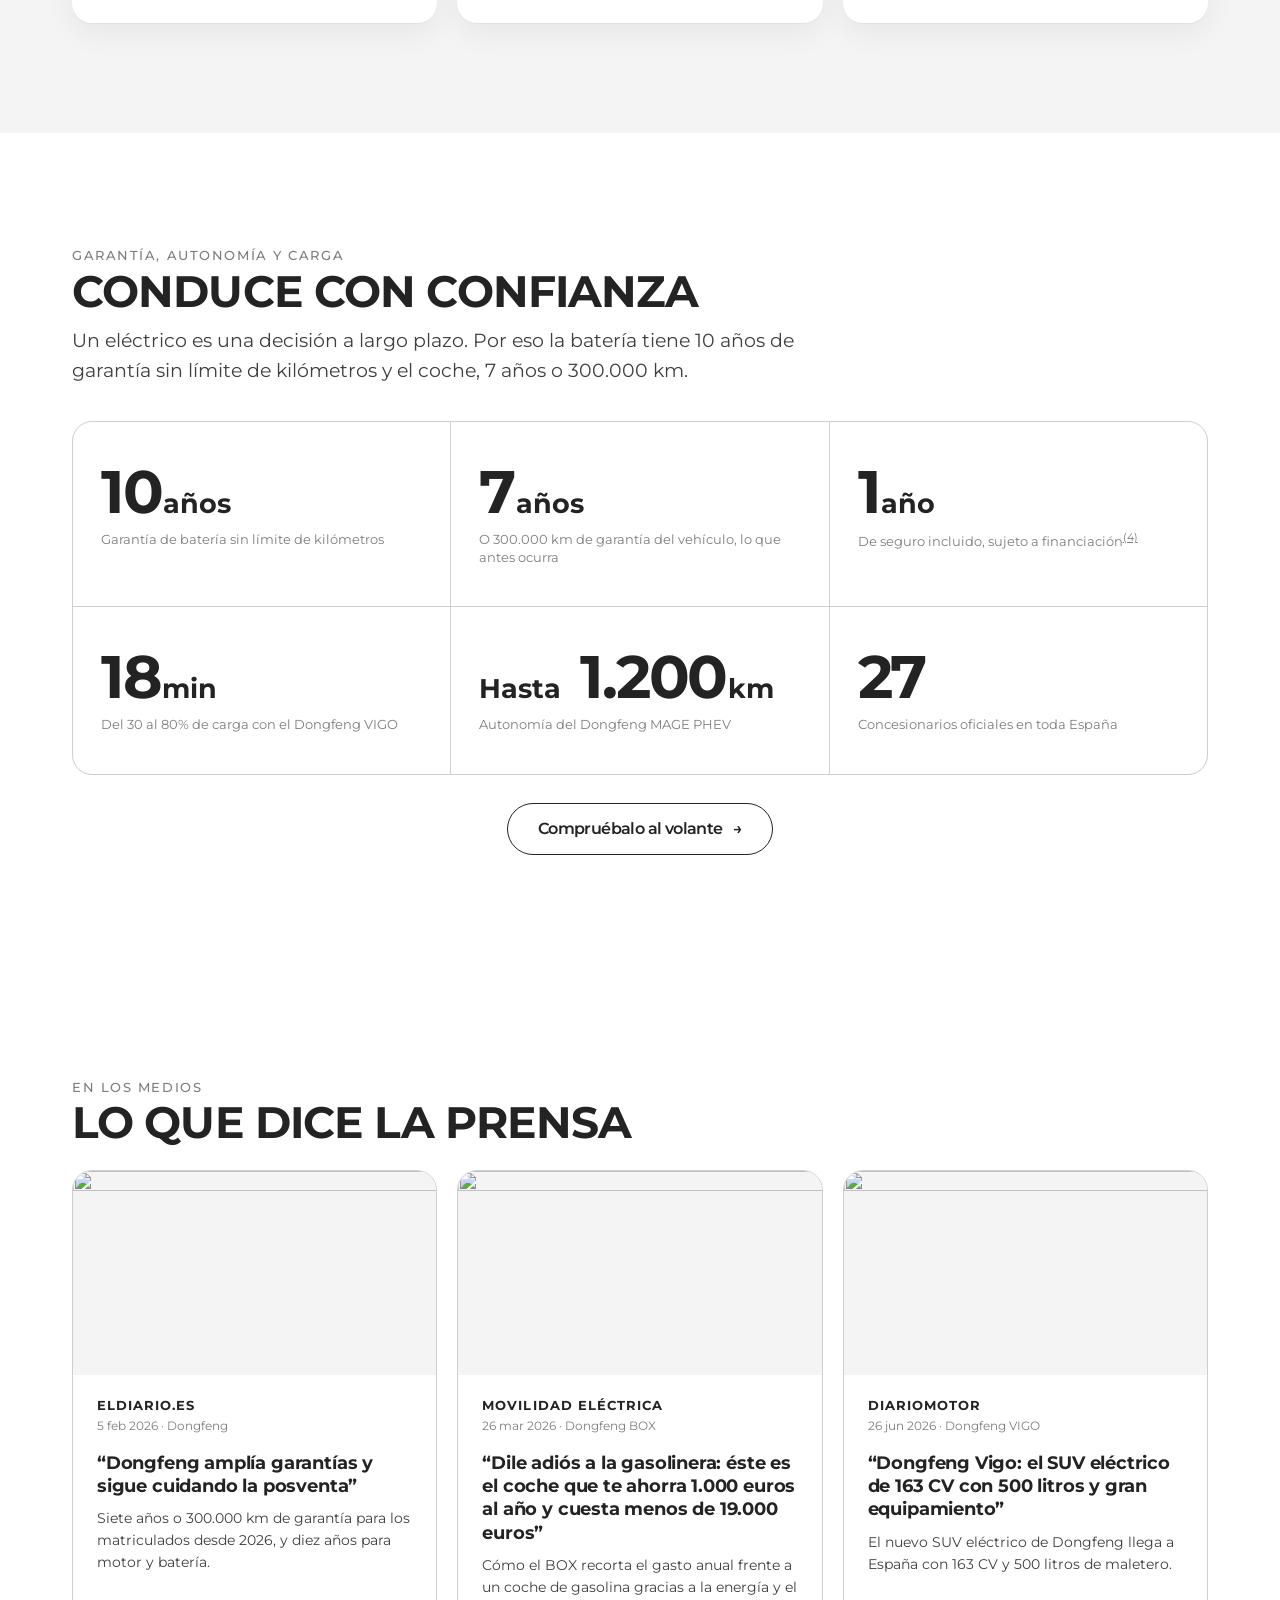
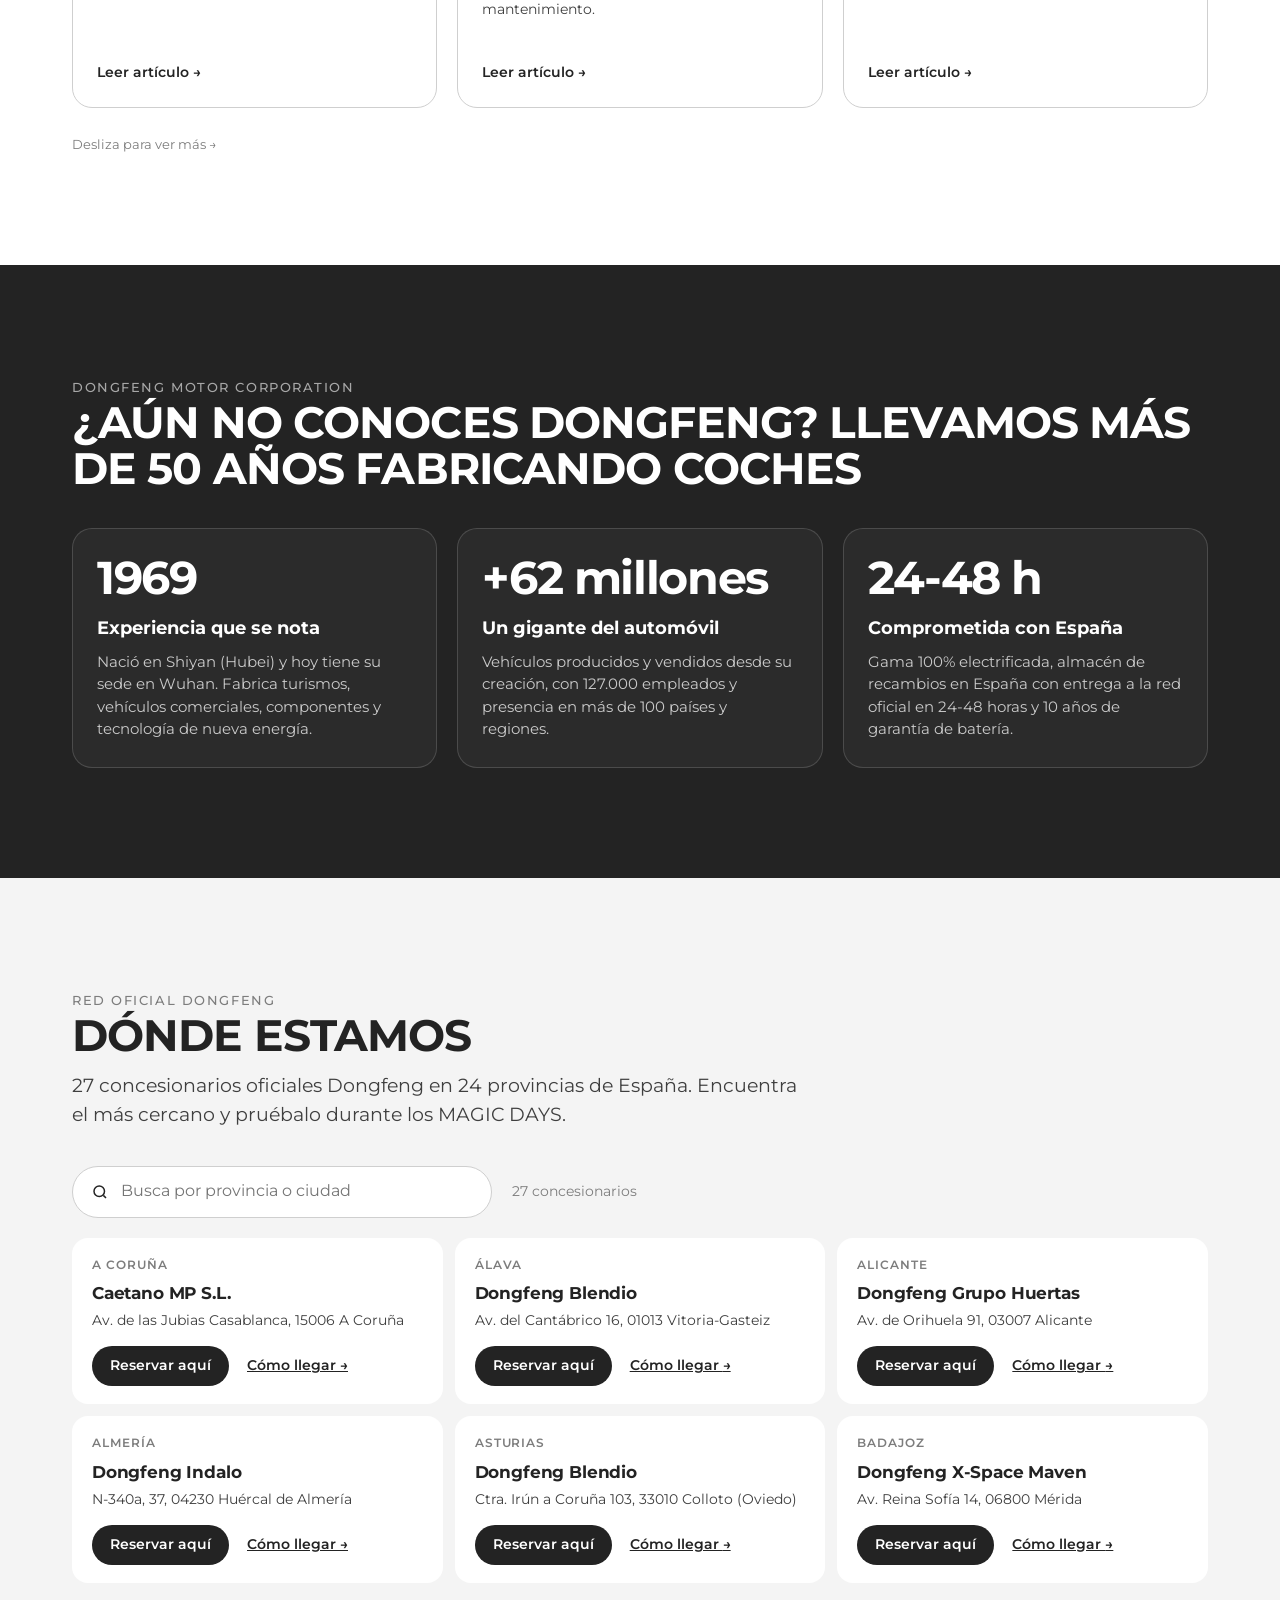
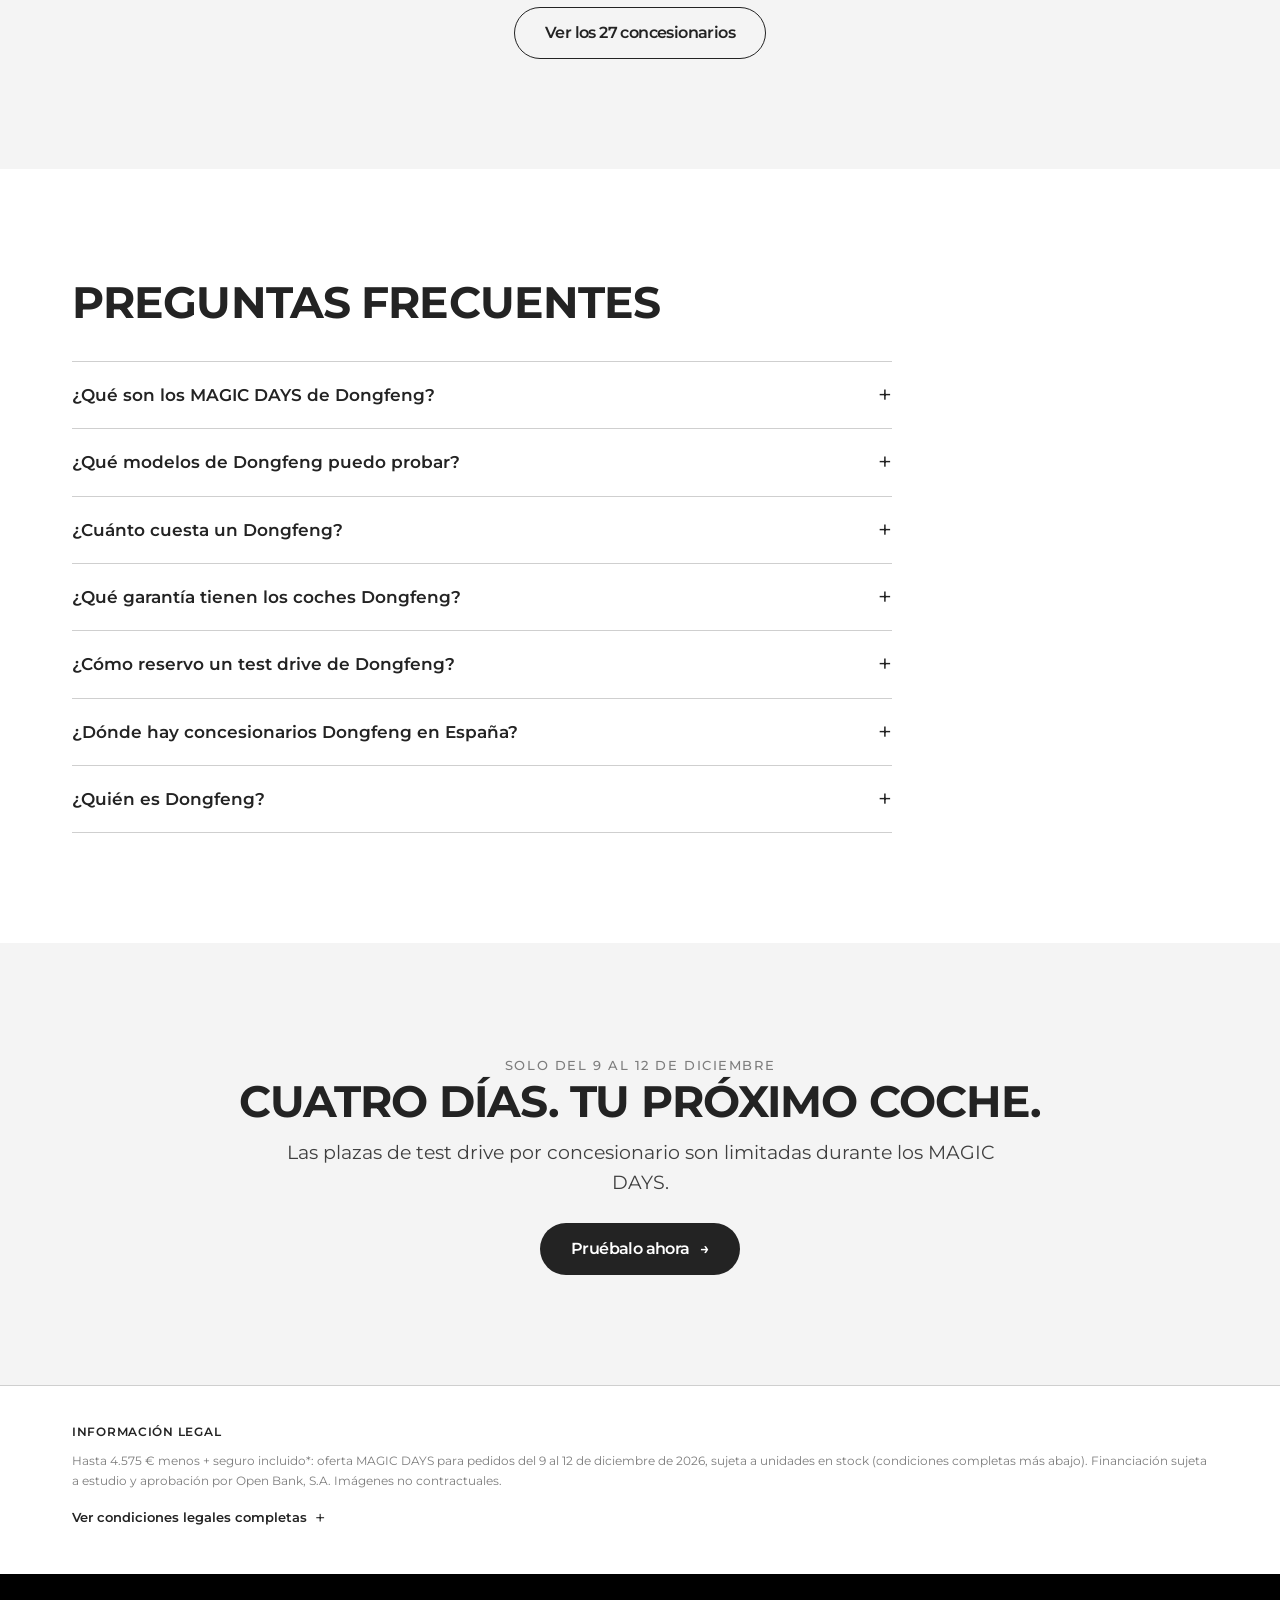
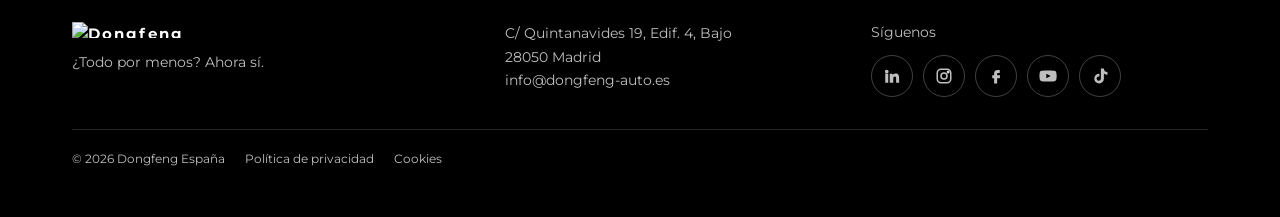
==== commit 72963f3f: "Magic Days: banner de cookies propio (mismo aspecto y comportamiento que el CMP de Rigor) con Consen" ====
--- a/index.html
+++ b/index.html
@@ -1,18 +1,12 @@
 <!doctype html>
 <html lang="es">
 <head>
-<!-- Google Tag Manager (contenedor Dongfeng, el mismo que BOX, VIGO y MAGE) -->
-<script>(function(w,d,s,l,i){w[l]=w[l]||[];w[l].push({'gtm.start':
-new Date().getTime(),event:'gtm.js'});var f=d.getElementsByTagName(s)[0],
-j=d.createElement(s),dl=l!='dataLayer'?'&l='+l:'';j.async=true;j.src=
-'https://www.googletagmanager.com/gtm.js?id='+i+dl;f.parentNode.insertBefore(j,f);
-})(window,document,'script','dataLayer','GTM-P5RVP4GS');</script>
-<!-- End Google Tag Manager -->
-<!-- Banner de cookies (CMP Rigor de dongfeng-auto.es): Rigor emite un token por landing.
-     Cuando llegue el de magicdays.dongfeng-auto.es, quitar el bloque GTM de arriba y su noscript
-     y poner aquí:  <script src="https://cookies.rigorcg.pt/script/?token=TOKEN_MAGICDAYS"></script>
-     (el CMP carga él mismo GTM-P5RVP4GS con Consent Mode). Con un token que no acepte el dominio,
-     el CMP aborta y no carga GTM: no publicarlo sin comprobar antes el código 0. -->
+<!-- Banner de cookies + Consent Mode + GTM-P5RVP4GS (contenedor Dongfeng, el mismo que BOX, VIGO y MAGE).
+     Provisional, nuestro, con el mismo aspecto y comportamiento que el CMP de Rigor de dongfeng-auto.es
+     (cookie rgcOptin). Cuando Rigor emita el token de magicdays.dongfeng-auto.es y dé código 0, sustituir
+     estas dos líneas por:  <script src="https://cookies.rigorcg.pt/script/?token=TOKEN_MAGICDAYS"></script> -->
+<link rel="stylesheet" href="/cookies/cmp.css">
+<script src="/cookies/cmp.js"></script>
 <meta charset="utf-8">
 <meta name="viewport" content="width=device-width, initial-scale=1, viewport-fit=cover">
 <title>MAGIC DAYS Dongfeng: test drive de coches eléctricos | 9-12 dic</title>
@@ -478,10 +472,6 @@
 <link rel="stylesheet" href="formulario.css">
 </head>
 <body>
-<!-- Google Tag Manager (noscript) -->
-<noscript><iframe src="https://www.googletagmanager.com/ns.html?id=GTM-P5RVP4GS"
-height="0" width="0" style="display:none;visibility:hidden"></iframe></noscript>
-<!-- End Google Tag Manager (noscript) -->
 
 <!--
   RECORRIDO DE CONVERSIÓN (lead-magnets-and-funnels)
@@ -1097,6 +1087,7 @@
     <div class="footer__bottom">
       <span>© 2026 Dongfeng España</span>
       <a href="https://drive.google.com/drive/u/0/folders/136miUXOpf13DYom_xgbveNnOzWB6--mV" target="_blank" rel="noopener">Política de privacidad</a>
+      <a href="#" class="js-rgc-open-cookies-settings">Cookies</a>
     </div>
   </div>
 </footer>
--- a/cookies/cmp.css
+++ b/cookies/cmp.css
@@ -0,0 +1 @@
+.rigor-cookies *,.rigor-cookies *::before,.rigor-cookies *::after{box-sizing:border-box}.rigor-cookies button{cursor:pointer}.rigor-cookies a{color:inherit;text-decoration:none}.rigor-cookies{color:#000;line-height:1.5;font-weight:400}.rigor-cookies,.rigor-cookies *{font-family:"Roboto",sans-serif}.rgc-container{margin-right:auto;margin-left:auto;padding-right:24px;padding-left:24px;width:1328px;max-width:100%}.rgc-button{border-radius:100px;border:1px solid rgba(0,0,0,0);padding:10px 0;background:var(--rgc-main-color);background:linear-gradient(90deg, var(--rgc-main-color), var(--rgc-secondary-color));color:#fff;text-align:center;font-family:inherit;font-weight:500;font-size:14px;letter-spacing:.1px;cursor:pointer}.rgc-button--secondary{border-color:var(--rgc-secondary-color);background:none;color:#000}.rgc-bottom-sheet{display:none;align-items:flex-end;position:fixed;bottom:0;left:0;z-index:9999;width:100%;height:100%;background:rgba(0,0,0,.5)}.rgc-bottom-sheet.is-open{display:flex}.rgc-bottom-sheet__inner{box-shadow:0 0 30px rgba(0,0,0,.15);border-radius:12px 12px 0 0;width:100%;background:#fff}.rgc-bottom-sheet__header{display:flex;align-items:center;padding-top:24px}.rgc-bottom-sheet__icon{flex-shrink:0;width:64px;height:64px;margin-right:24px}.rgc-bottom-sheet__title{flex-grow:1;text-align:left;font-weight:700;font-size:16px}.rgc-bottom-sheet__text{padding-top:16px;padding-bottom:24px}.rgc-bottom-sheet__text p{margin-top:0 !important;margin-bottom:16px !important;text-align:left;font-size:14px}.rgc-bottom-sheet__text p a{font-weight:700;cursor:pointer}.rgc-bottom-sheet__text p:last-child{margin-bottom:0 !important}.rgc-bottom-sheet__button{border:0;padding:0;background:none;font-weight:700}.rgc-bottom-sheet__footer{display:grid;grid-template-columns:repeat(2, 1fr);grid-gap:16px;border-top:1px solid rgba(121,116,126,.18);padding-top:24px;padding-bottom:24px}@media(min-width: 768px){.rgc-bottom-sheet .rgc-container{display:flex}.rgc-bottom-sheet__body{flex-grow:1}.rgc-bottom-sheet__title{font-size:22px}.rgc-bottom-sheet__text{column-count:2}.rgc-bottom-sheet__footer{flex-shrink:0;display:flex;flex-direction:column-reverse;justify-content:center;gap:16px;margin-left:36px;border-top:0;border-left:1px solid rgba(121,116,126,.18);padding-left:36px;width:20%}.rgc-bottom-sheet__footer::before{content:"";display:none}}.rgc-cookies-settings{display:none;align-items:flex-start;justify-content:center;position:fixed;bottom:0;left:0;z-index:9999;width:100%;height:100%;background:rgba(0,0,0,.5);overflow-y:auto}.rgc-cookies-settings.is-open{display:flex}.rgc-cookies-settings__inner{box-shadow:0 0 30px rgba(0,0,0,.15);border-radius:28px;width:632px;max-width:100%;background:#fff}.rgc-cookies-settings__header,.rgc-cookies-settings__body,.rgc-cookies-settings__form-title,.rgc-cookies-settings__field-title,.rgc-cookies-settings__description,.rgc-cookies-settings__footer{padding-right:24px;padding-left:24px;text-align:left}.rgc-cookies-settings__header{display:flex;align-items:center;padding-top:24px}.rgc-cookies-settings__icon{flex-shrink:0;width:64px;height:64px;margin-right:24px}.rgc-cookies-settings__title,.rgc-cookies-settings__form-title{font-weight:700;font-size:16px}.rgc-cookies-settings__title{flex-grow:1}.rgc-cookies-settings__body{padding-top:16px;padding-bottom:24px}.rgc-cookies-settings__body p{margin-top:0 !important;margin-bottom:16px !important;text-align:left;font-size:14px}.rgc-cookies-settings__body p a{font-weight:700;cursor:pointer}.rgc-cookies-settings__body p:last-child{margin-bottom:0 !important}.rgc-cookies-settings__form-title{padding-bottom:16px;border-bottom:1px solid rgba(121,116,126,.18)}.rgc-cookies-settings__field{border-bottom:1px solid rgba(121,116,126,.18)}.rgc-cookies-settings__field.is-open .rgc-cookies-settings__field-icon--open{display:none}.rgc-cookies-settings__field.is-open .rgc-cookies-settings__field-icon--close{display:block}.rgc-cookies-settings__field.is-open .rgc-cookies-settings__description{display:block}.rgc-cookies-settings__field-title{display:flex;align-items:flex-start;padding-top:20px;padding-bottom:20px;cursor:pointer}.rgc-cookies-settings__field-title span{flex-grow:1;font-weight:500;font-size:16px;user-select:none}.rgc-cookies-settings__field-icon{flex-shrink:0;margin-right:16px;width:24px;height:24px;object-fit:contain}.rgc-cookies-settings__field-icon--close{display:none}.rgc-cookies-settings__pre-selected{flex-shrink:0;color:rgba(121,116,126,.38);font-size:14px}.rgc-cookies-settings__checkbox{cursor:pointer}.rgc-cookies-settings__checkbox input{display:none}.rgc-cookies-settings__checkbox span{display:block;position:relative;border-radius:100px;border:3px solid var(--rgc-main-color);width:36px;height:20px}.rgc-cookies-settings__checkbox span::before{content:"";position:absolute;top:2px;left:2px;border-radius:100%;width:10px;height:10px;background:var(--rgc-main-color)}.rgc-cookies-settings__checkbox input:checked+span{background:var(--rgc-main-color)}.rgc-cookies-settings__checkbox input:checked+span::before{left:auto;right:2px;background:#fff}.rgc-cookies-settings__description{display:none;padding-bottom:16px;color:var(--rgc-secondary-text-color);font-size:14px;line-height:18px}.rgc-cookies-settings__footer{display:grid;grid-template-columns:repeat(2, 1fr);grid-gap:16px;padding-top:24px;padding-bottom:24px}.rgc-cookies-settings__footer::before{content:"";display:none}@media(min-width: 768px){.rgc-cookies-settings{padding-top:104px;padding-right:24px;padding-bottom:104px;padding-left:24px}.rgc-cookies-settings__header,.rgc-cookies-settings__body,.rgc-cookies-settings__form-title,.rgc-cookies-settings__field-title,.rgc-cookies-settings__description,.rgc-cookies-settings__footer{padding-right:32px;padding-left:32px}.rgc-cookies-settings__header{padding-top:32px}.rgc-cookies-settings__title{font-size:22px}.rgc-cookies-settings__body{padding-top:24px}.rgc-cookies-settings__form-title{font-size:20px}.rgc-cookies-settings__footer{grid-gap:24px;padding-top:32px;padding-bottom:32px}}.rgc-cookies-list{display:none;align-items:flex-start;justify-content:center;position:fixed;bottom:0;left:0;z-index:9999;padding:64px 24px;width:100%;height:100%;background:rgba(0,0,0,.5);overflow-y:auto}.rgc-cookies-list.is-open{display:flex}.rgc-cookies-list__inner{box-shadow:0 0 30px rgba(0,0,0,.15);border-radius:28px;padding:48px 0;width:100%;background:#fff}.rgc-cookies-list__header{display:flex;align-items:center}.rgc-cookies-list__icon{flex-shrink:0;width:64px;height:64px;margin-right:24px}.rgc-cookies-list__title{font-weight:700;font-size:16px}.rgc-cookies-list__title{flex-grow:1}.rgc-cookies-list__body{padding-top:16px;border-bottom:1px solid rgba(121,116,126,.18);padding-bottom:48px}.rgc-cookies-list__body p{margin-top:0;margin-bottom:16px;font-size:14px}.rgc-cookies-list__body p:last-child{margin-bottom:0}.rgc-cookies-list__section{margin-top:48px}.rgc-cookies-list__section .rgc-table{margin-top:36px}.rgc-cookies-list__section-title{margin-bottom:16px;font-weight:500}.rgc-cookies-list__description{color:var(--rgc-secondary-text-color);font-size:14px}.rgc-cookies-list__footer{margin-top:48px;text-align:center}.rgc-cookies-list__footer a{font-weight:700;cursor:pointer}@media(min-width: 768px){.rgc-cookies-list{padding-top:104px;padding-bottom:104px}.rgc-cookies-list__inner{padding:64px 0}.rgc-cookies-list__title{font-size:22px}.rgc-cookies-list__body{padding-top:24px;padding-bottom:64px}.rgc-cookies-list__section{margin-top:64px}.rgc-cookies-list__section .rgc-table{margin-top:48px}.rgc-cookies-list__footer{margin-top:64px}}.rgc-notifications{display:flex;flex-direction:column;justify-content:flex-end;align-items:center;position:fixed;bottom:48px;left:0;z-index:9999;padding-right:24px;padding-left:24px;width:100%;height:0}.rgc-notification{display:flex;align-items:flex-start;box-shadow:0px 0px 30px rgba(0,0,0,.15);border-radius:16px;padding:16px 24px;width:416px;max-width:100%;background:#fff}.rgc-notification__icon,.rgc-notification__closer{flex-shrink:0}.rgc-notification__icon{margin-right:16px;width:24px;height:24px;object-fit:contain}.rgc-notification__message{flex-grow:1;font-size:14px;line-height:24px}.rgc-notification__closer{border:0;margin-left:16px;padding:0;background:none;cursor:pointer}.rgc-notification__closer img{display:block;width:24px;height:24px;object-fit:contain}.rgc-table{border-radius:3px;border:1px solid rgba(121,116,126,.18);color:var(--rgc-secondary-text-color);font-size:12px;overflow-x:auto}.rgc-table__row{display:grid;grid-template-columns:repeat(4, 1fr);min-width:480px}.rgc-table__row:nth-child(n+2){border-top:1px solid rgba(121,116,126,.18)}.rgc-table__row--head{background:rgba(121,116,126,.1);font-weight:500}.rgc-table__cell{padding:8px 12px}.rgc-table__cell:nth-child(n+2){border-left:1px solid rgba(121,116,126,.18)}
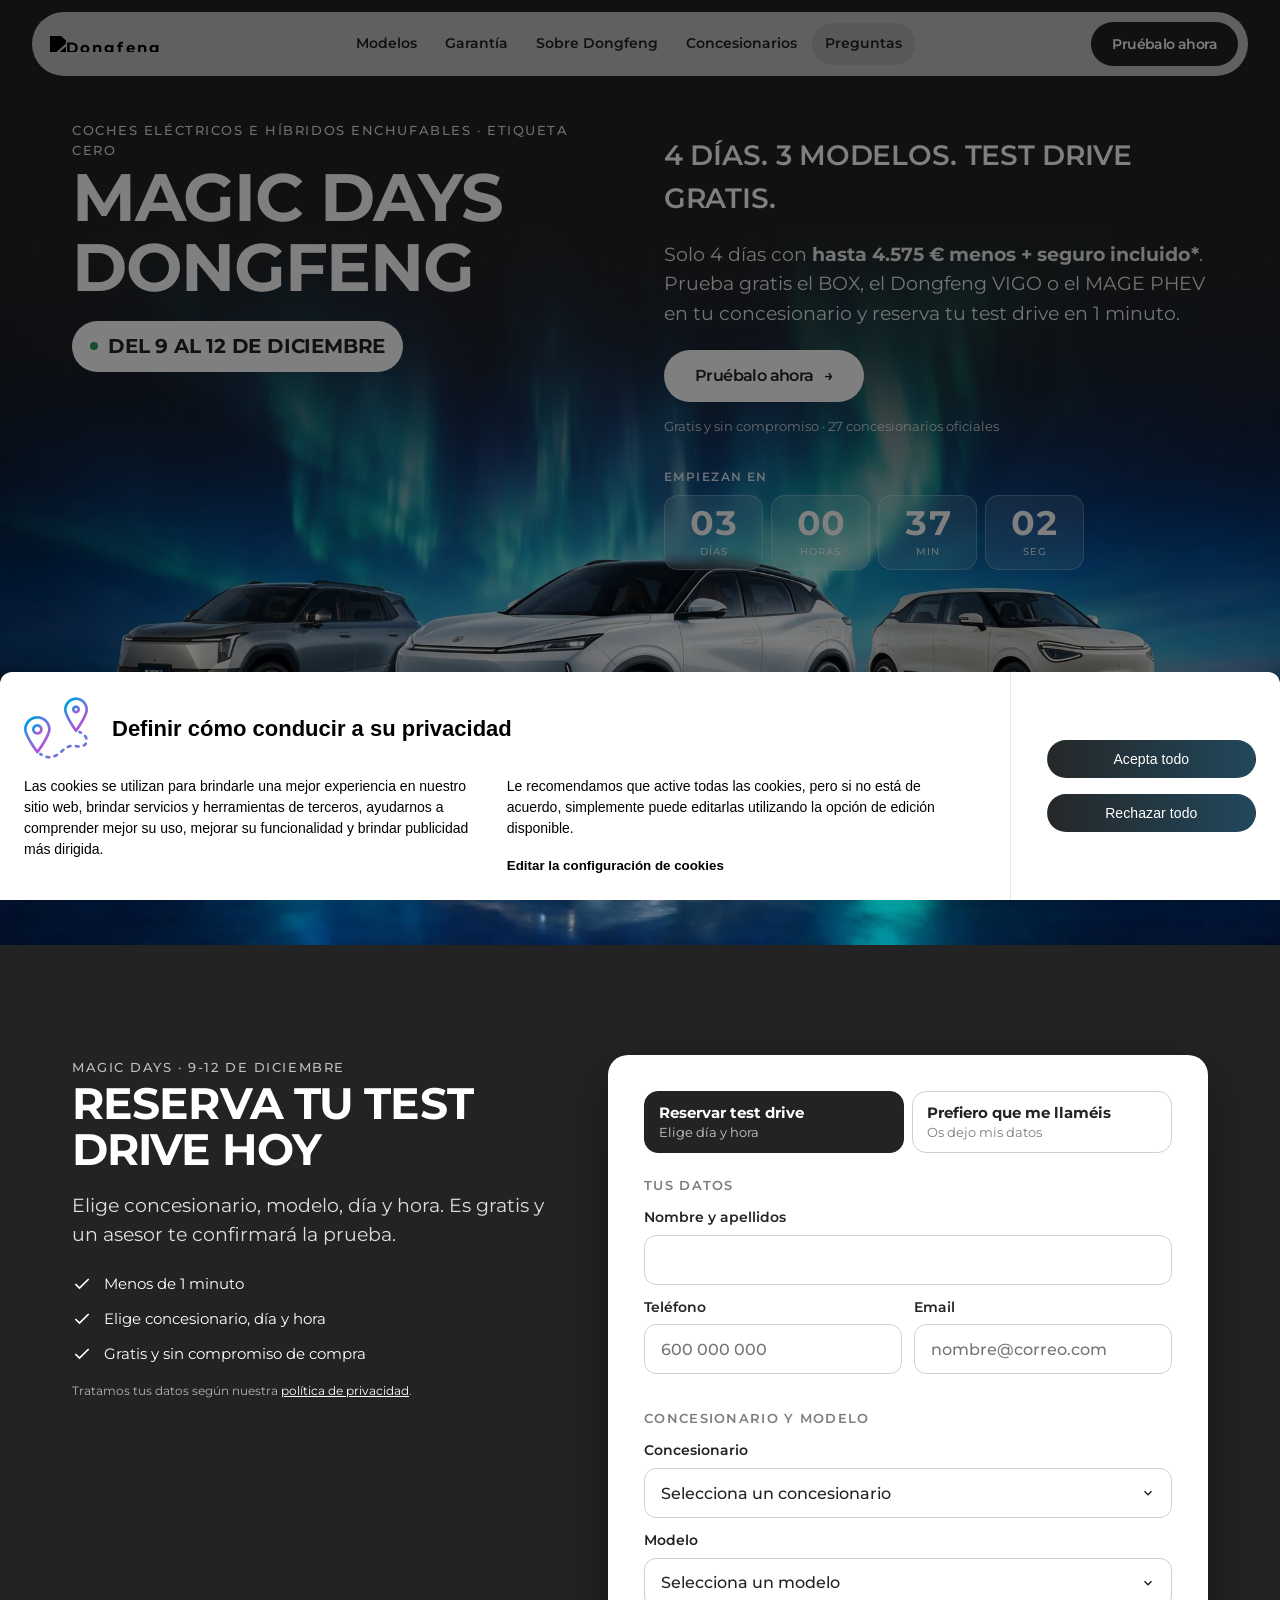
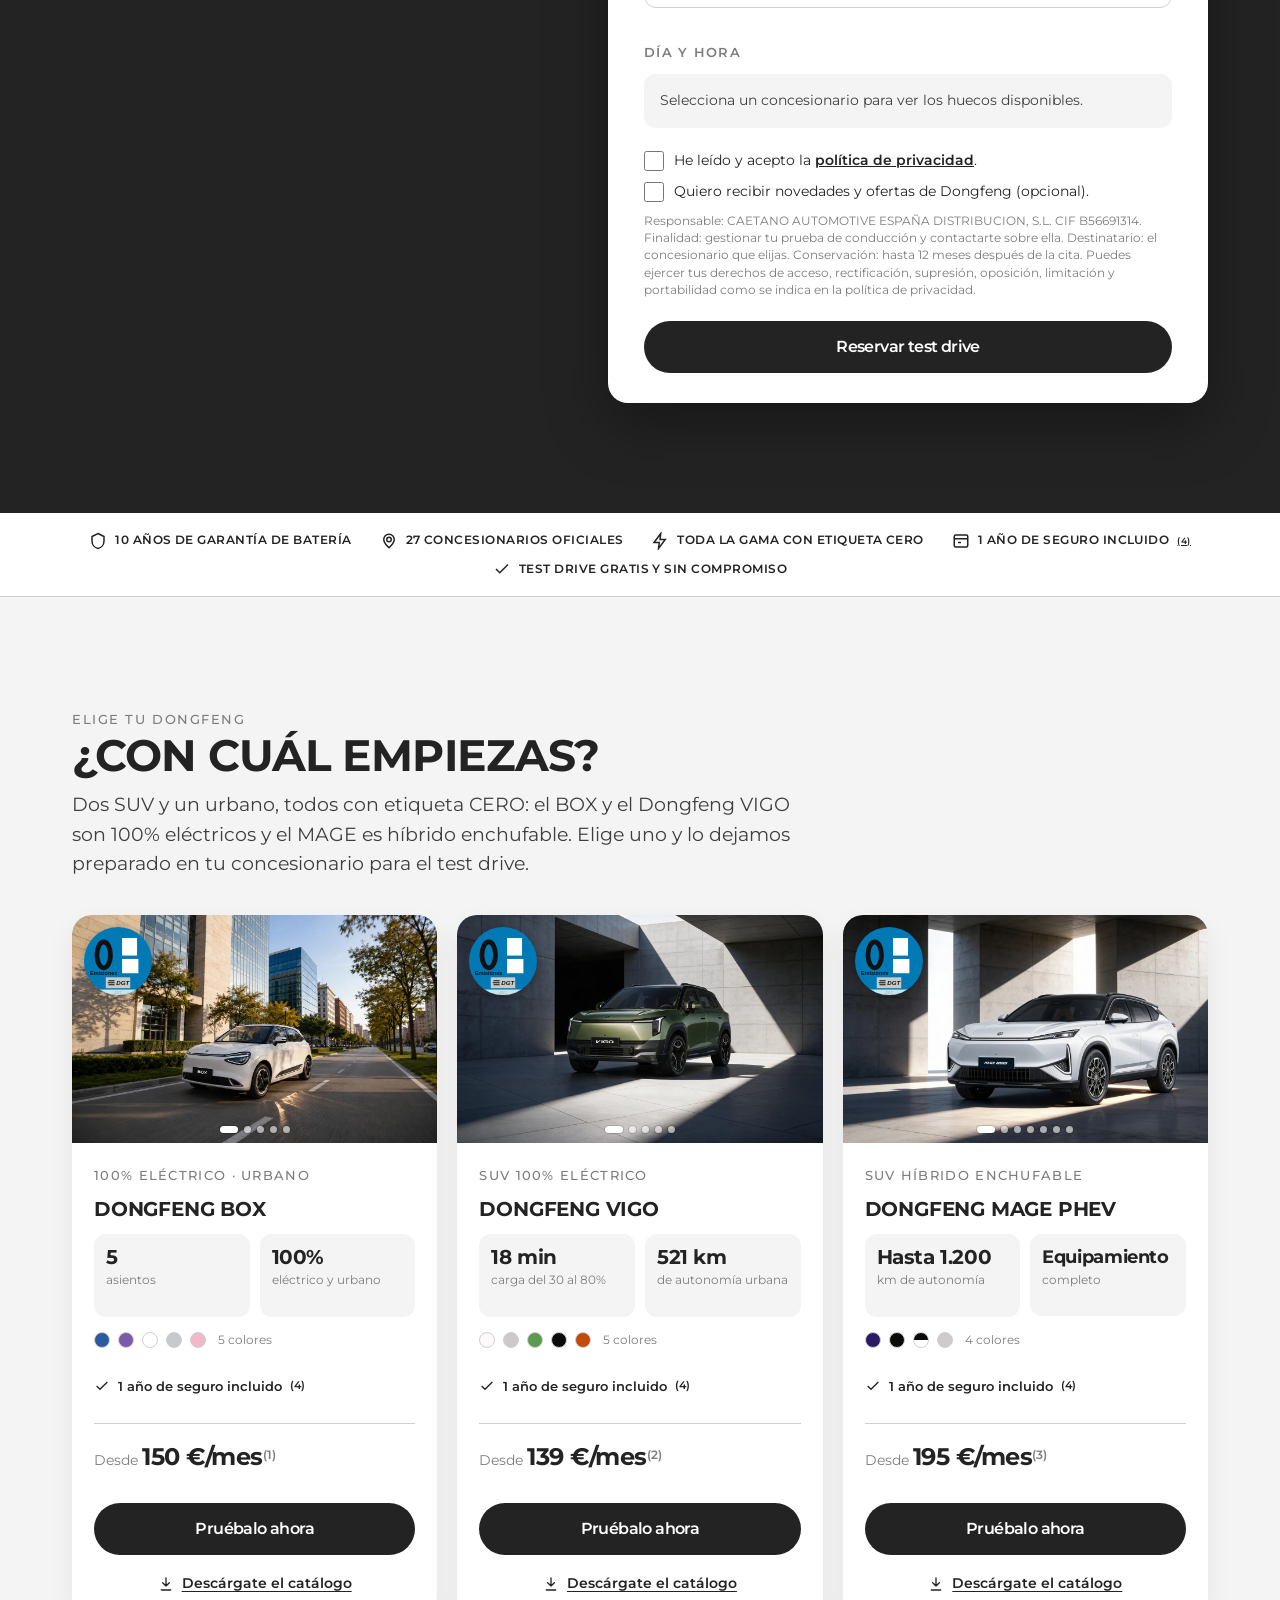
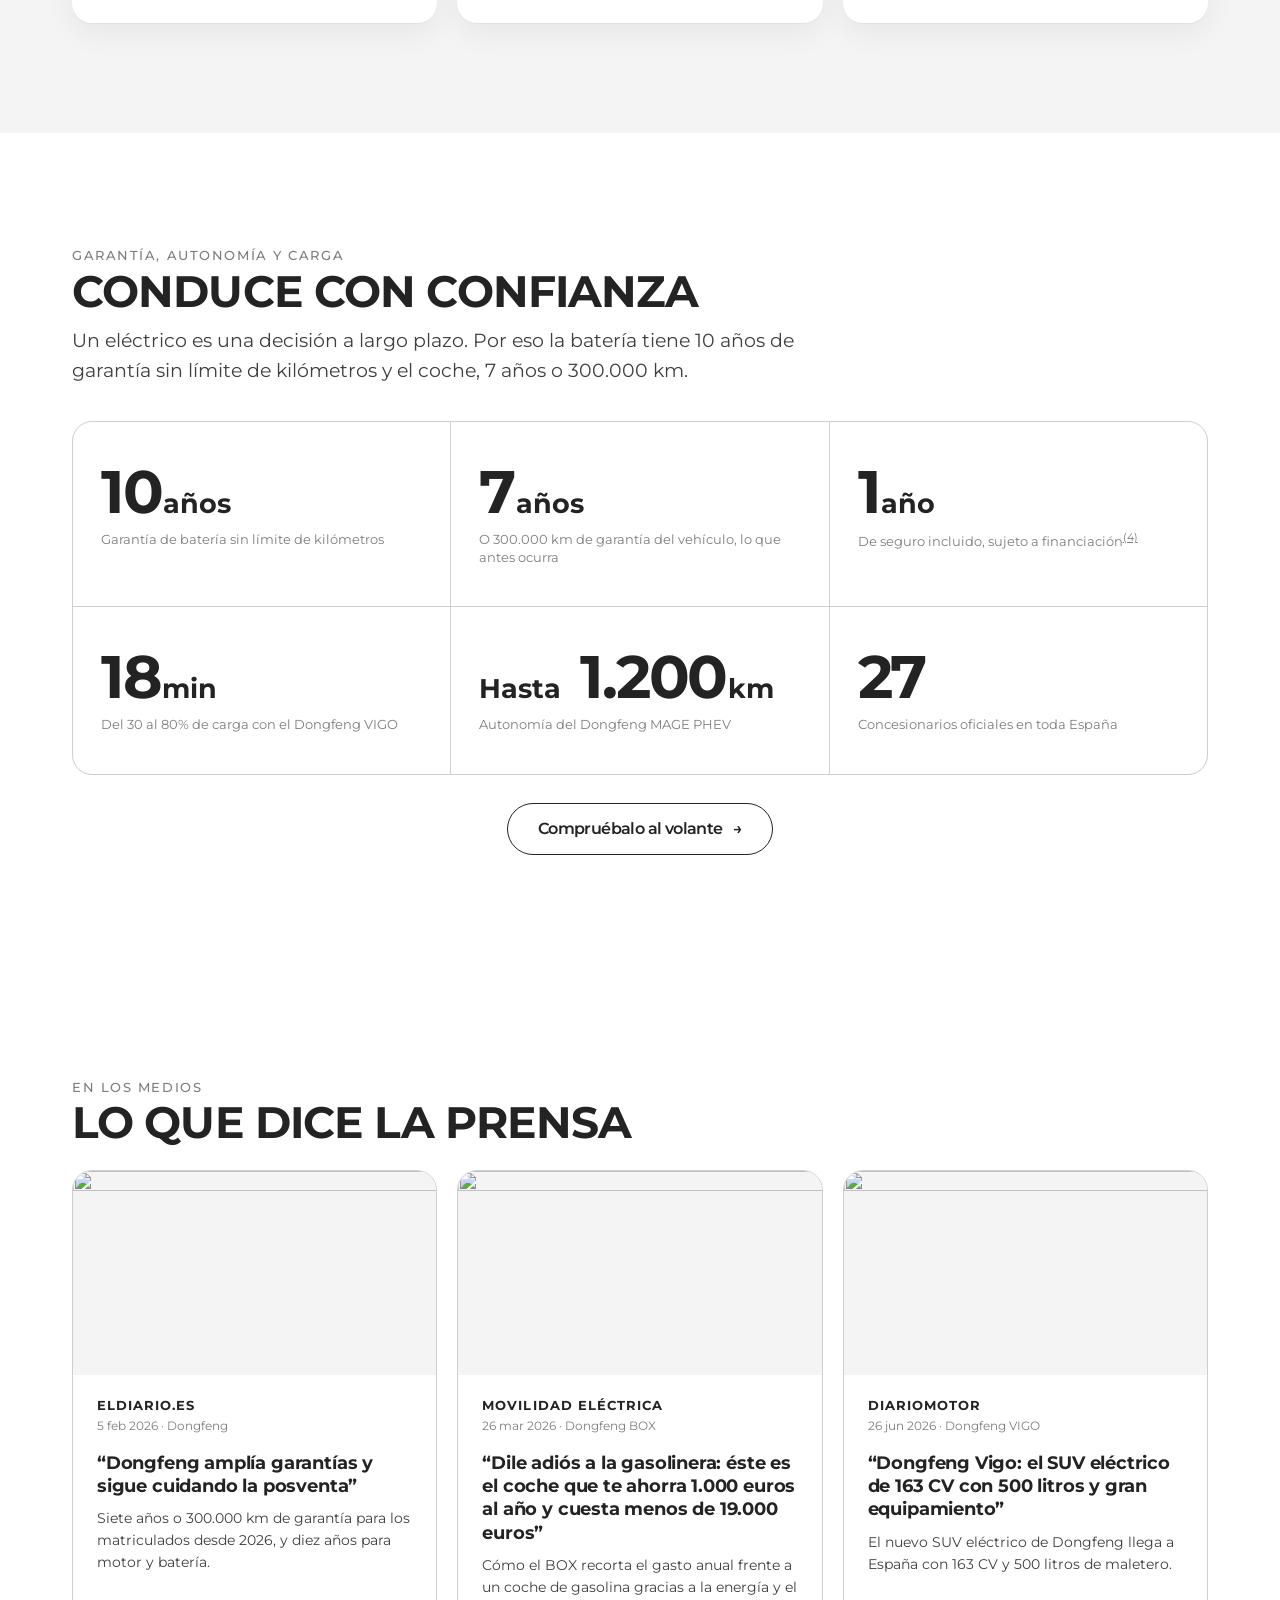
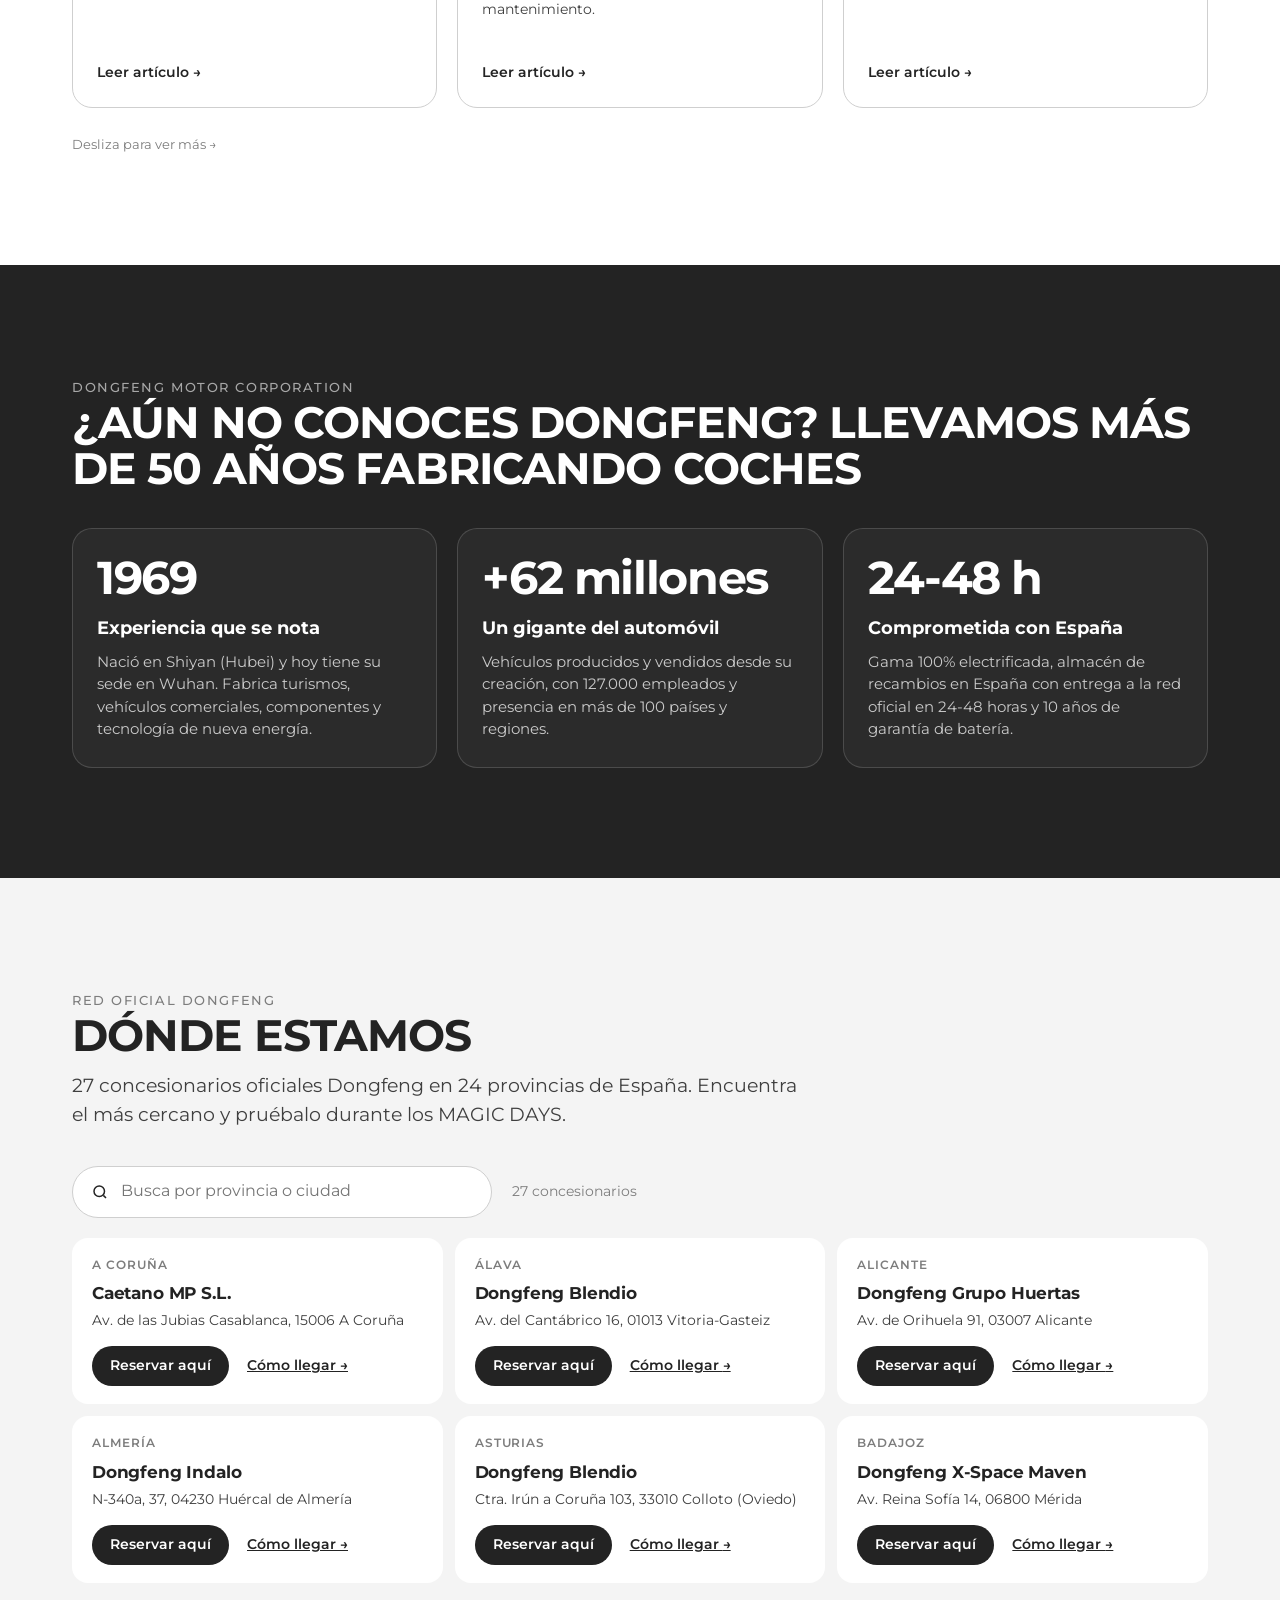
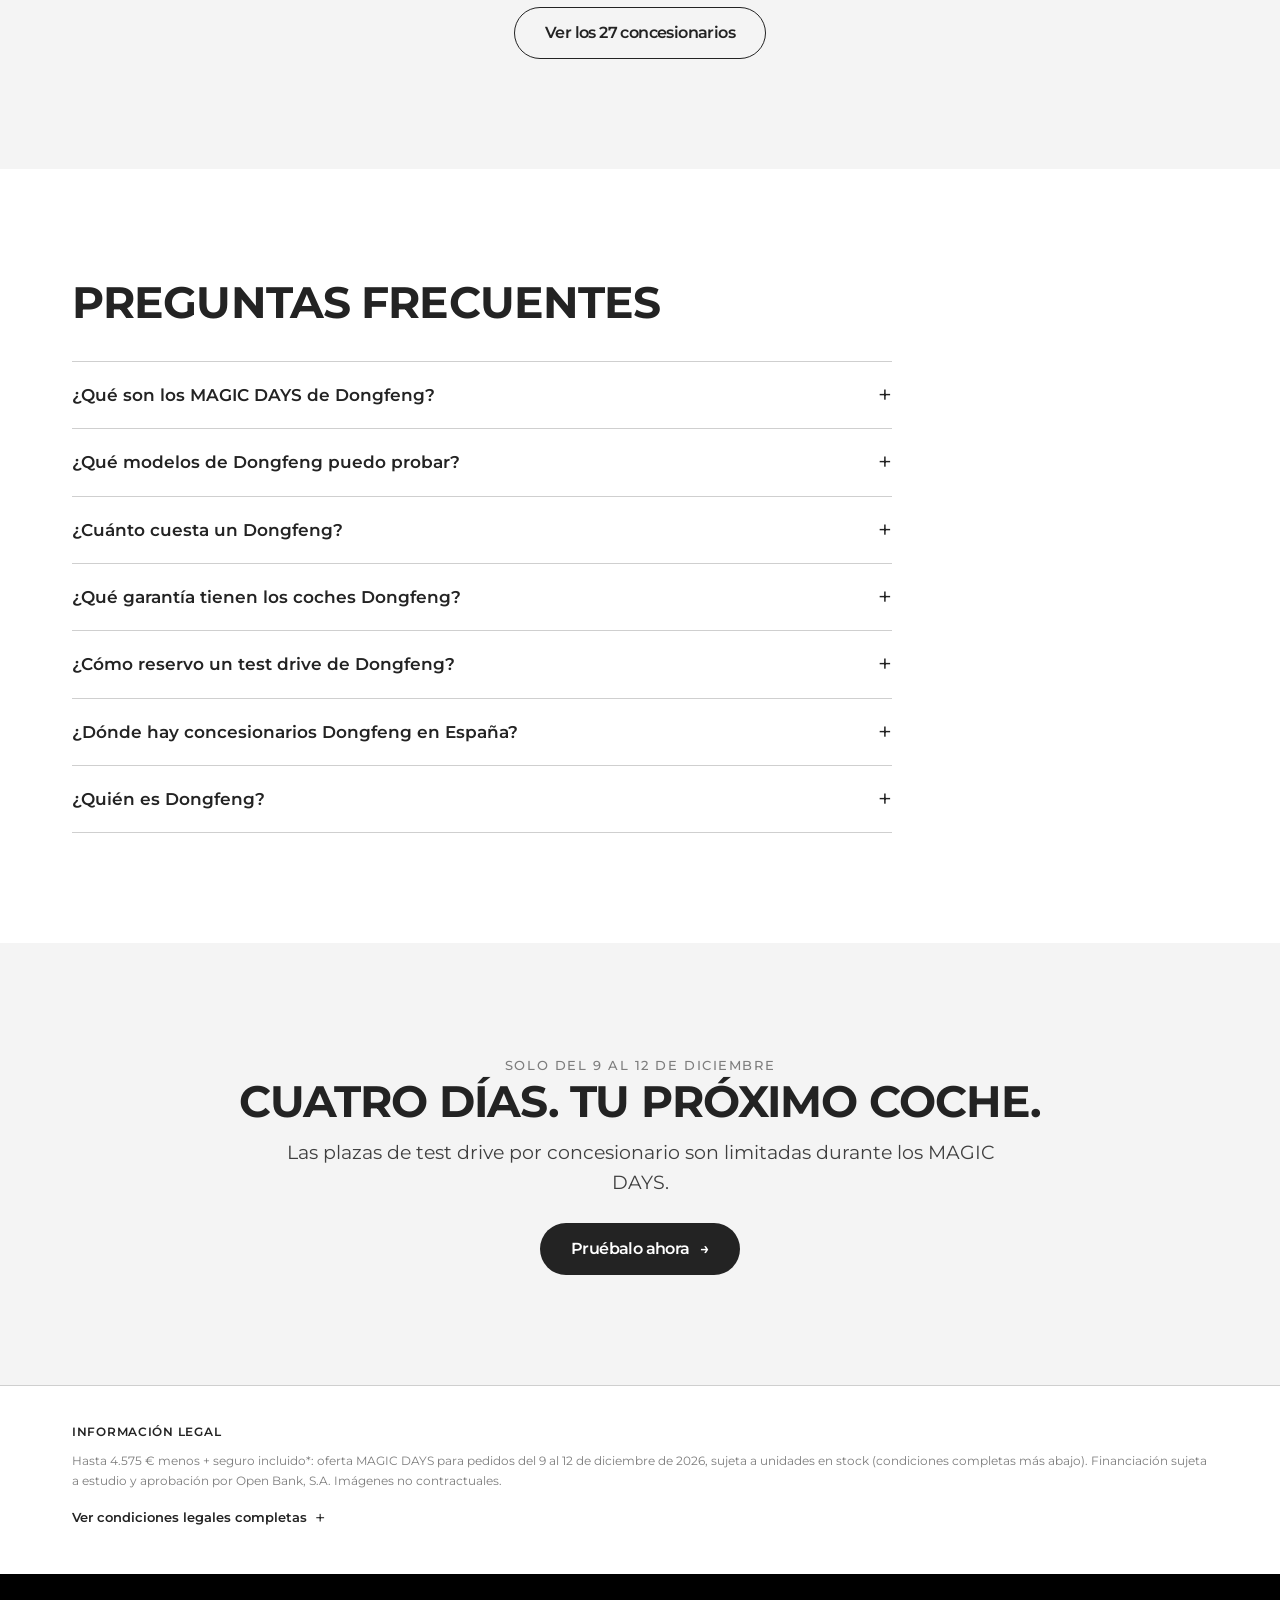
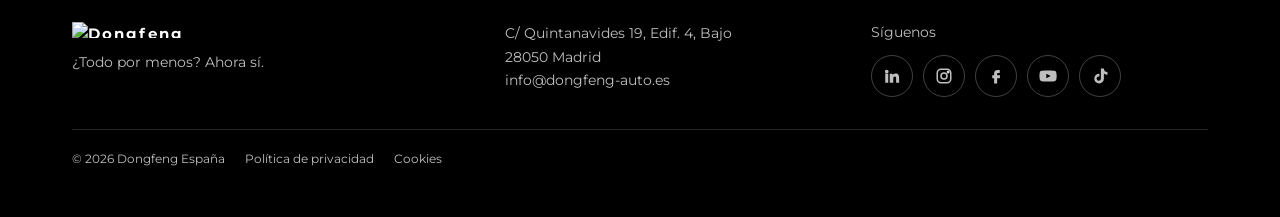
==== commit 7e2a5736: "Magic Days: fuera del legal el adelanto de la ayuda del Plan Auto+ (Alejandra, 27-nov)" ====
--- a/index.html
+++ b/index.html
@@ -1048,7 +1048,7 @@
       <details class="legal__details" id="legal-details">
       <summary>Ver condiciones legales completas</summary>
       <!-- Textos literales de "TEXTOS LEGALES DONGFENG_noviembre2026.docx"; legal-magic literal de "MAGIC DAYS_DF.docx" (23-nov-2026) -->
-      <p id="legal-magic">*Hasta 4.575 € de descuento para pedidos realizados durante los Magic Days Dongfeng, del 9 al 12 de diciembre de 2026, con matriculación antes del 31 de diciembre de 2026. Oferta válida para particulares y autónomos en Península y Baleares, únicamente para unidades en stock y hasta fin de existencias. Descuento máximo aplicable al Dongfeng BOX Plus; el importe varía según modelo y versión. El descuento incluye IVA, descuento de marca y concesionario, adelanto de la ayuda del Plan Auto+ (sujeto al cumplimiento de los requisitos del programa y a la disponibilidad de fondos) y, en los modelos en que aplique, 900 € de apoyo correspondiente al Certificado de Ahorro Energético (CAE), sujeto a su cesión por parte del cliente. El seguro a todo riesgo de 1 año incluido están sujetos a la financiación del vehículo con Openbank y a su estudio y aprobación por parte de la entidad. No incluye gastos de gestoría, matriculación ni transporte. Consulta condiciones en www.dongfeng-auto.es o en tu concesionario oficial Dongfeng. Imágenes no contractuales: los vehículos mostrados pueden no corresponderse con los modelos ofertados.</p>
+      <p id="legal-magic">*Hasta 4.575 € de descuento para pedidos realizados durante los Magic Days Dongfeng, del 9 al 12 de diciembre de 2026, con matriculación antes del 31 de diciembre de 2026. Oferta válida para particulares y autónomos en Península y Baleares, únicamente para unidades en stock y hasta fin de existencias. Descuento máximo aplicable al Dongfeng BOX Plus; el importe varía según modelo y versión. El descuento incluye IVA, descuento de marca y concesionario y, en los modelos en que aplique, 900 € de apoyo correspondiente al Certificado de Ahorro Energético (CAE), sujeto a su cesión por parte del cliente. El seguro a todo riesgo de 1 año incluido están sujetos a la financiación del vehículo con Openbank y a su estudio y aprobación por parte de la entidad. No incluye gastos de gestoría, matriculación ni transporte. Consulta condiciones en www.dongfeng-auto.es o en tu concesionario oficial Dongfeng. Imágenes no contractuales: los vehículos mostrados pueden no corresponderse con los modelos ofertados.</p>
       <p id="legal-box">(1) Financiación de Dongfeng BOX Plus en color Stoneware White. Precio al contado 23.859,15 €. Precio financiando 19.584,00 €. Entrada 6.066,87 €. Plazo 120 meses, 1 cuota de 146,05 € y 119 cuotas de 150,00 €. Tipo Deudor 5,99% T.A.E. 6,17% (La T.A.E., así como la primera cuota podrán variar ligeramente en función del día de la firma del contrato y de la fecha de pago de las cuotas). Comisión de Apertura 0% 0 €, Intereses 4.478,92 €, Importe Total del Crédito 13.517,13 €, Coste Total del Crédito 4.478,92 €, Importe Total Adeudado 17.996,05 €, Precio Total a Plazos 24.062,92 €. Siendo el día de contratación 09/11/26 y primer pago el 02/12/2026. Oferta válida hasta el 31/12/26. Sistema de amortización Francés. Financiación ofrecida, sujeta a estudio y aprobación por parte de Open Bank, S.A. Precio financiando sin Programa Auto + 22.959,00 €. El precio financiando incluye 3.375,00 € de subvención del Programa Auto +. El cliente podrá solicitar el adelanto de esta ayuda ligada a financiación con Open Bank. El adelanto del Programa Auto+ está sujeto a la disponibilidad de fondos. Si no se recibiese, se deberá abonar igualmente a la entidad en un máximo de 12 meses. Vehículo mostrado no necesariamente correspondiente a la versión ofertada. Algunas características, equipamientos, colores u opciones pueden variar respecto al modelo anunciado.</p>
       <p id="legal-vigo">(2) Financiación de Dongfeng VIGO color White. Precio al contado 29.990,00 €. Precio financiando 24.500,00 €. Entrada 8.665,94 €. Plazo 36 meses, 1 cuota de 128,10 €, 34 cuotas de 139,00 € y 1 cuota de 14.871,53 € (máximo 30.000 km). Tipo Deudor 8,49% T.A.E. 8,86% (La T.A.E., así como la primera cuota podrán variar ligeramente en función del día de la firma del contrato y de la fecha de pago de las cuotas). Comisión de Apertura 0% 0 €. Intereses 3.891,57 €, Importe total del Crédito 15.834,06 €, Coste Total del Crédito 3.891,57 €, Importe Total Adeudado 19.725,63 €, Precio Total a Plazos 28.391,57 €. Siendo el día de contratación 09/11/26 y primer pago el 02/12/2026. Oferta válida hasta el 31/12/26. Sistema de amortización Francés. Financiación ofrecida, sujeta a estudio y aprobación por parte de Open Bank, S.A. Precio financiando sin Programa Auto + 27.875,00 €. El precio financiando incluye 3.375,00 € de subvención del Programa Auto +. El cliente podrá solicitar el adelanto de esta ayuda ligada a financiación con Open Bank. El adelanto del Programa Auto+ está sujeto a la disponibilidad de fondos. Si no se recibiese, se deberá abonar igualmente a la entidad en un máximo de 12 meses. Vehículo mostrado no necesariamente correspondiente a la versión ofertada. Algunas características, equipamientos, colores u opciones pueden variar respecto al modelo anunciado.</p>
       <p id="legal-mage">(3) Financiación de Dongfeng MAGE PHEV en color Black/White. Precio al contado 31.990,00 €. Precio financiando 28.530,00 €. Entrada 9.827,41 €. Plazo 36 meses, 1 cuota de 181,59 €, 34 cuotas de 195,00 € y 1 cuota de 16.338,00 € (máximo 30.000 km). Tipo Deudor 8,49% T.A.E. 8,86% (La T.A.E., así como la primera cuota podrán variar ligeramente en función del día de la firma del contrato y de la fecha de pago de las cuotas). Comisión de Apertura 0% 0 €. Intereses 4.447,00 €, Importe total del Crédito 18.702,59 €, Coste Total del Crédito 4.447,00 €, Importe Total Adeudado 23.149,59 €, Precio Total a Plazos 32.977,00 €. Siendo el día de contratación 09/11/2026 y primer pago el 02/12/2026. Oferta válida hasta el 31/12/26. Sistema de amortización Francés. Financiación ofrecida, sujeta a estudio y aprobación por parte de Open Bank, S.A. Precio financiando sin Programa Auto + 30.780,00 €. El precio financiando incluye 2.250,00 € de subvención del Programa Auto +. El cliente podrá solicitar el adelanto de esta ayuda ligada a financiación con Open Bank. El adelanto del Programa Auto+ está sujeto a la disponibilidad de fondos. Si no se recibiese, se deberá abonar igualmente a la entidad en un máximo de 12 meses. Vehículo mostrado no necesariamente correspondiente a la versión ofertada. Algunas características, equipamientos, colores u opciones pueden variar respecto al modelo anunciado.</p>
